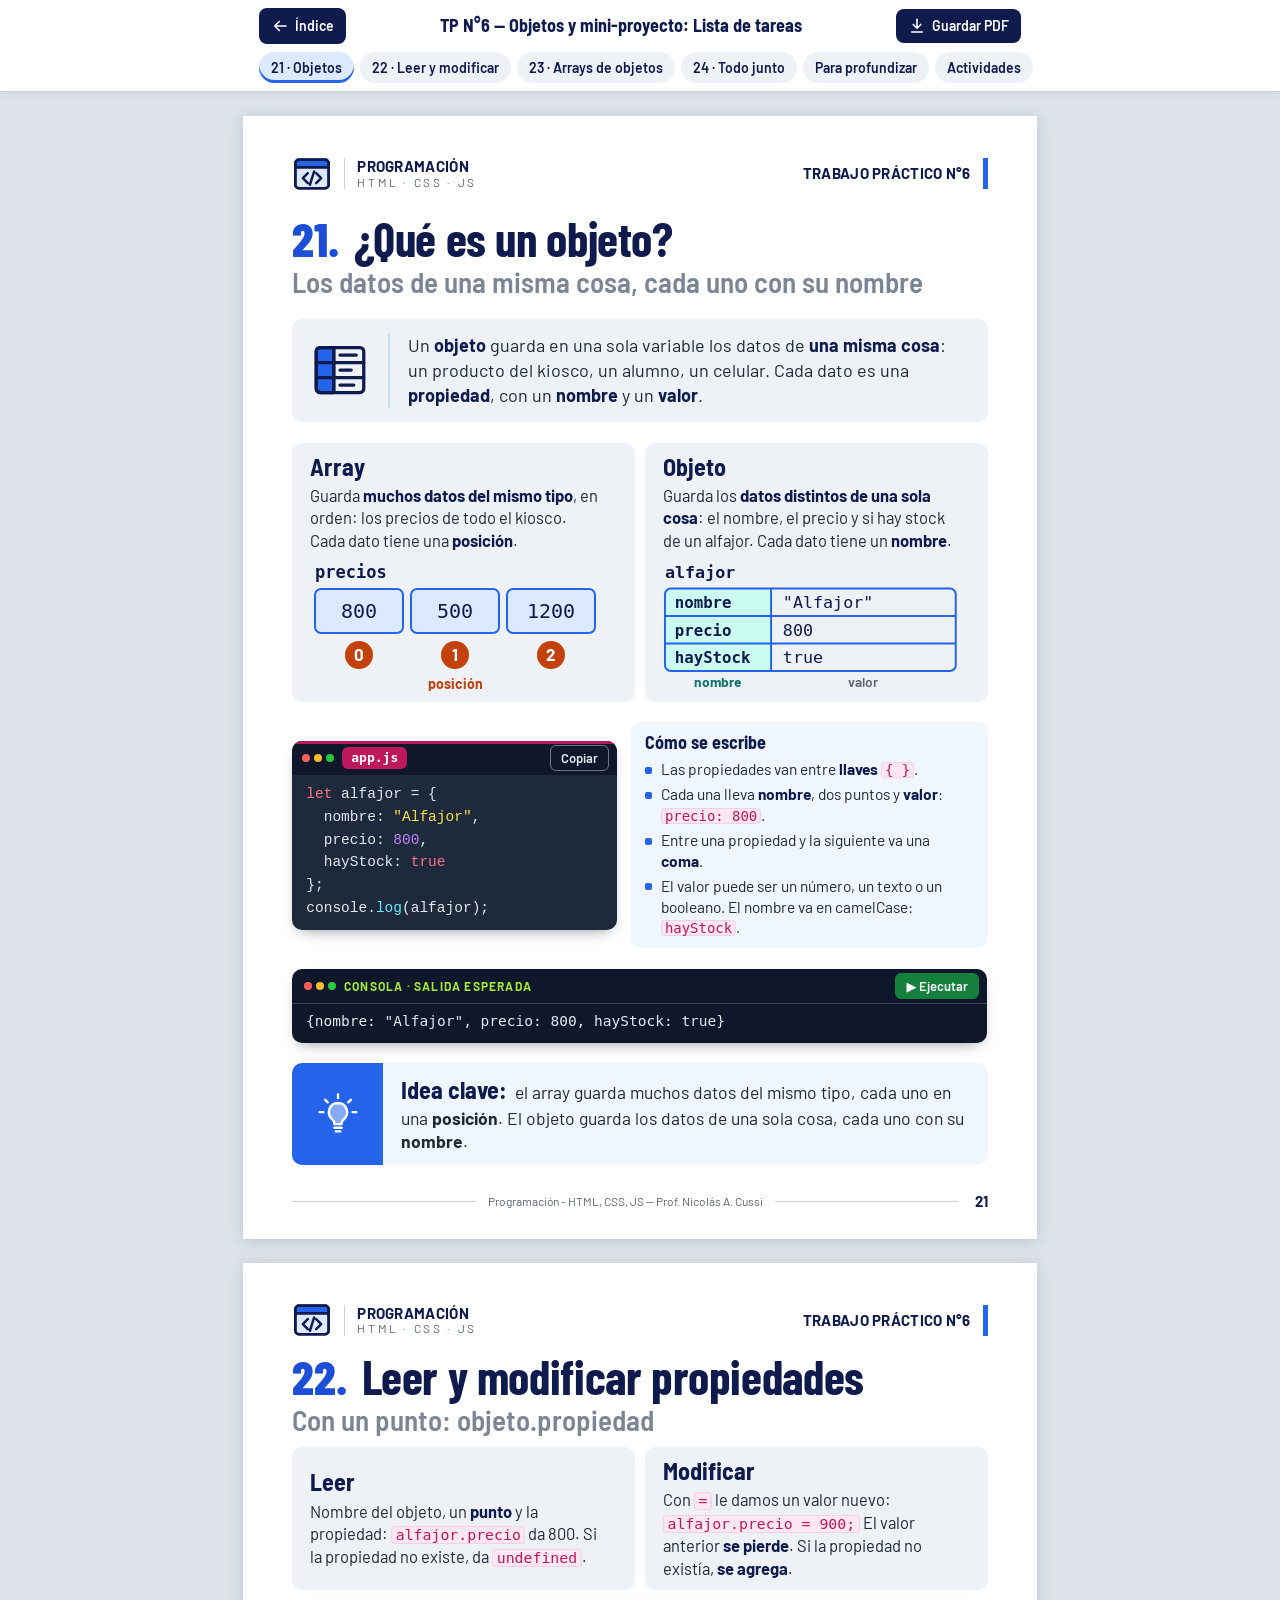
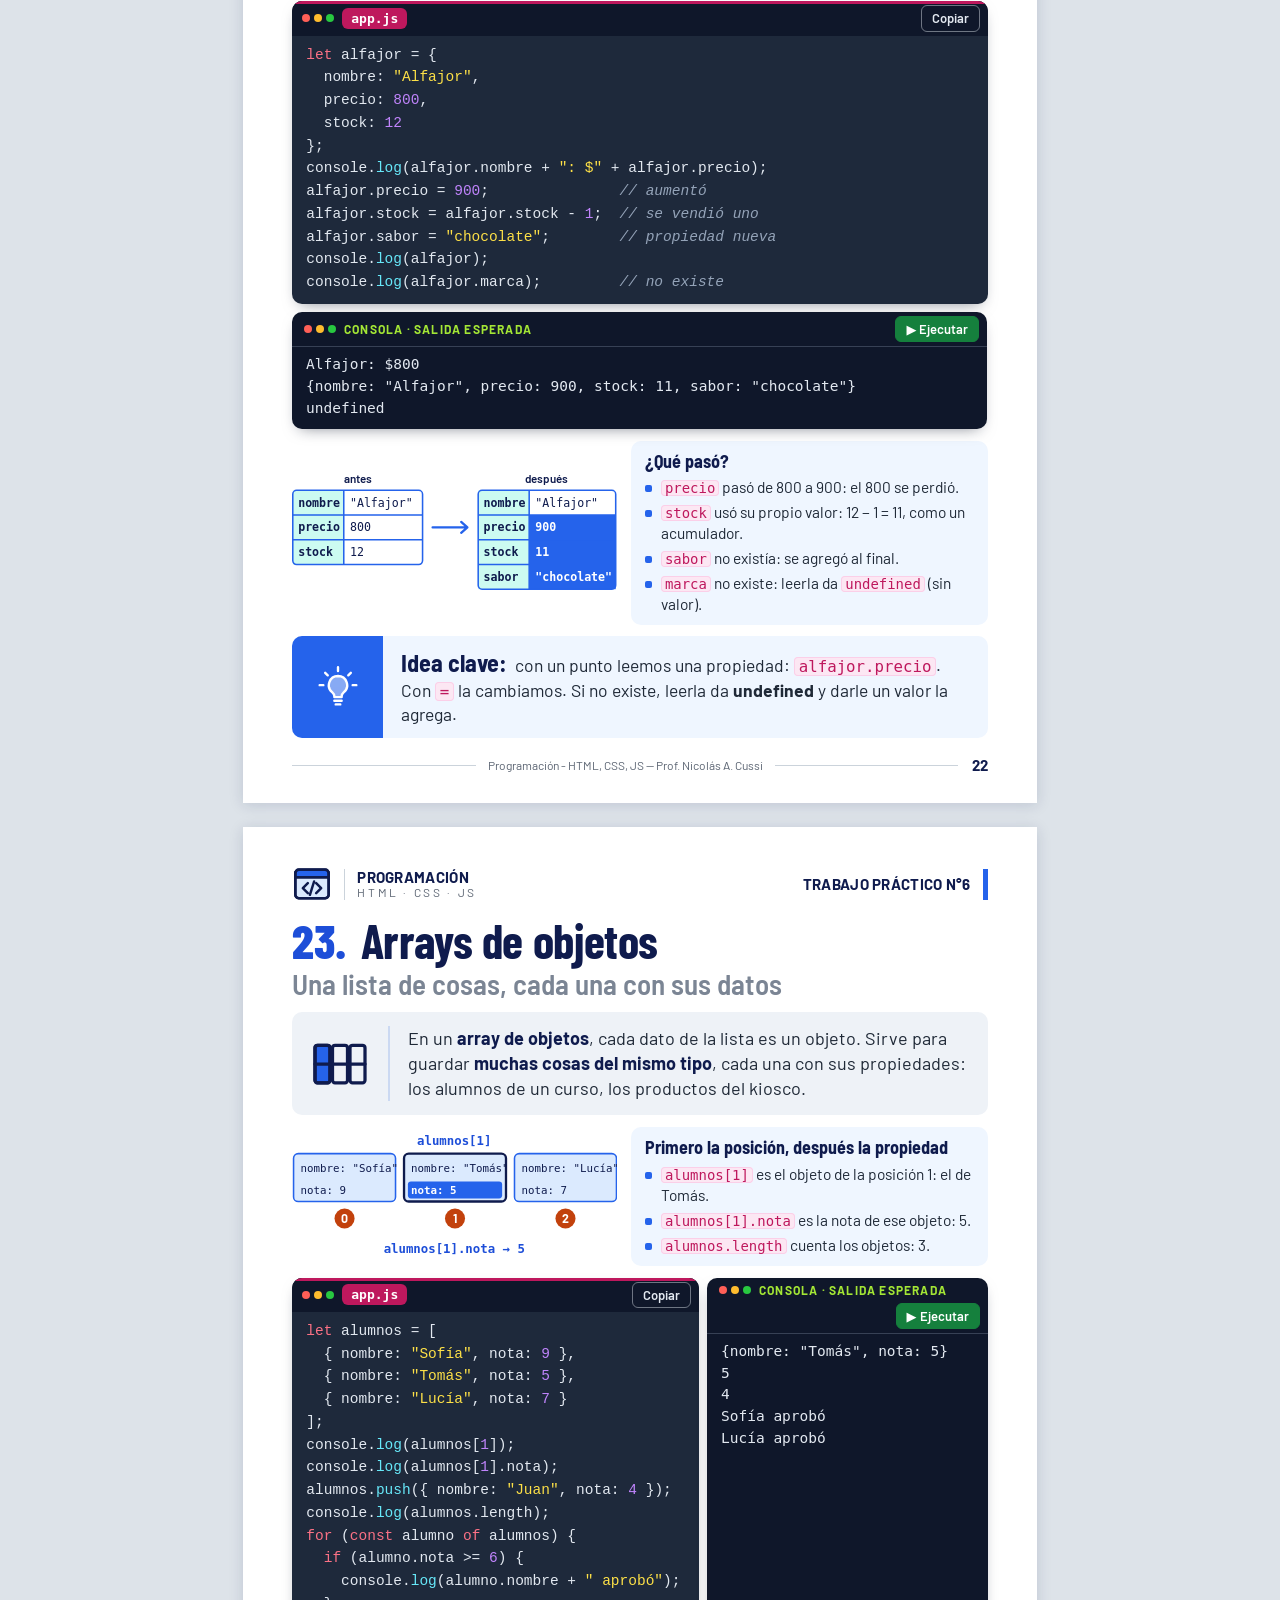
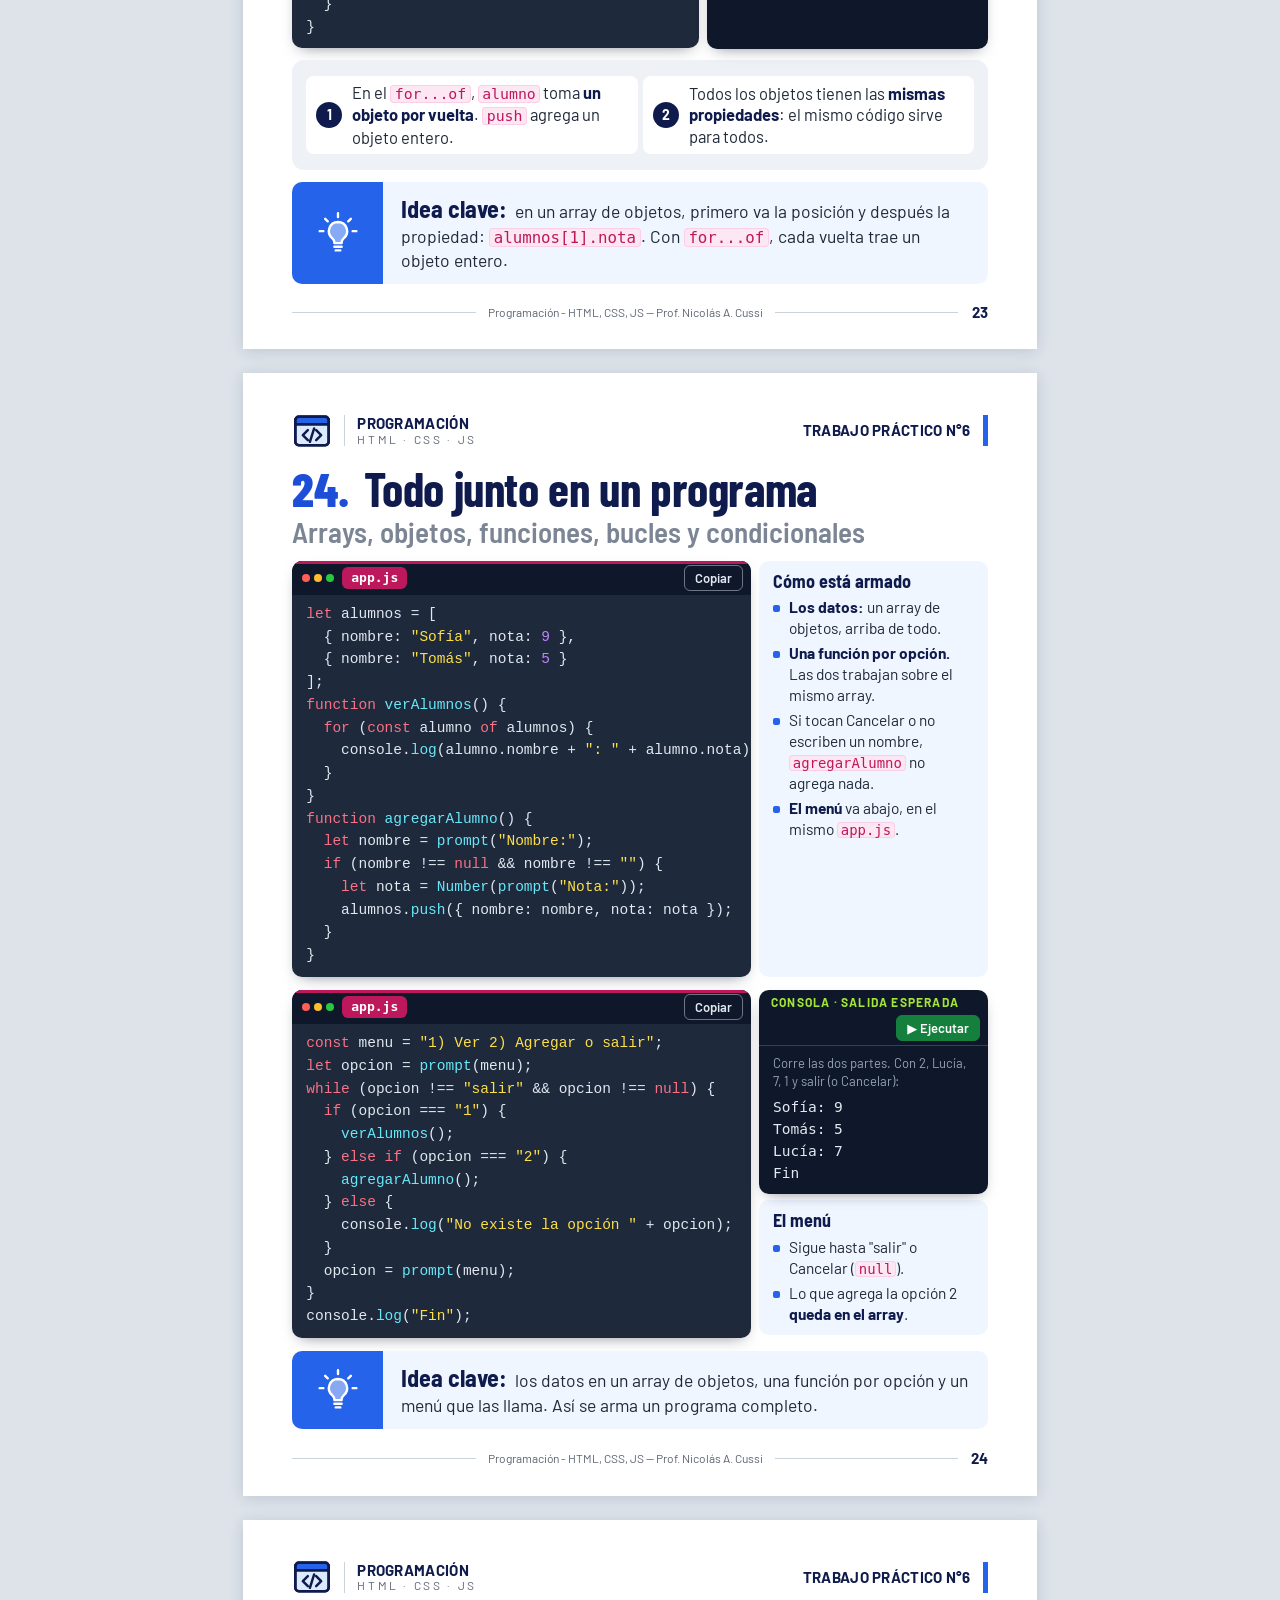
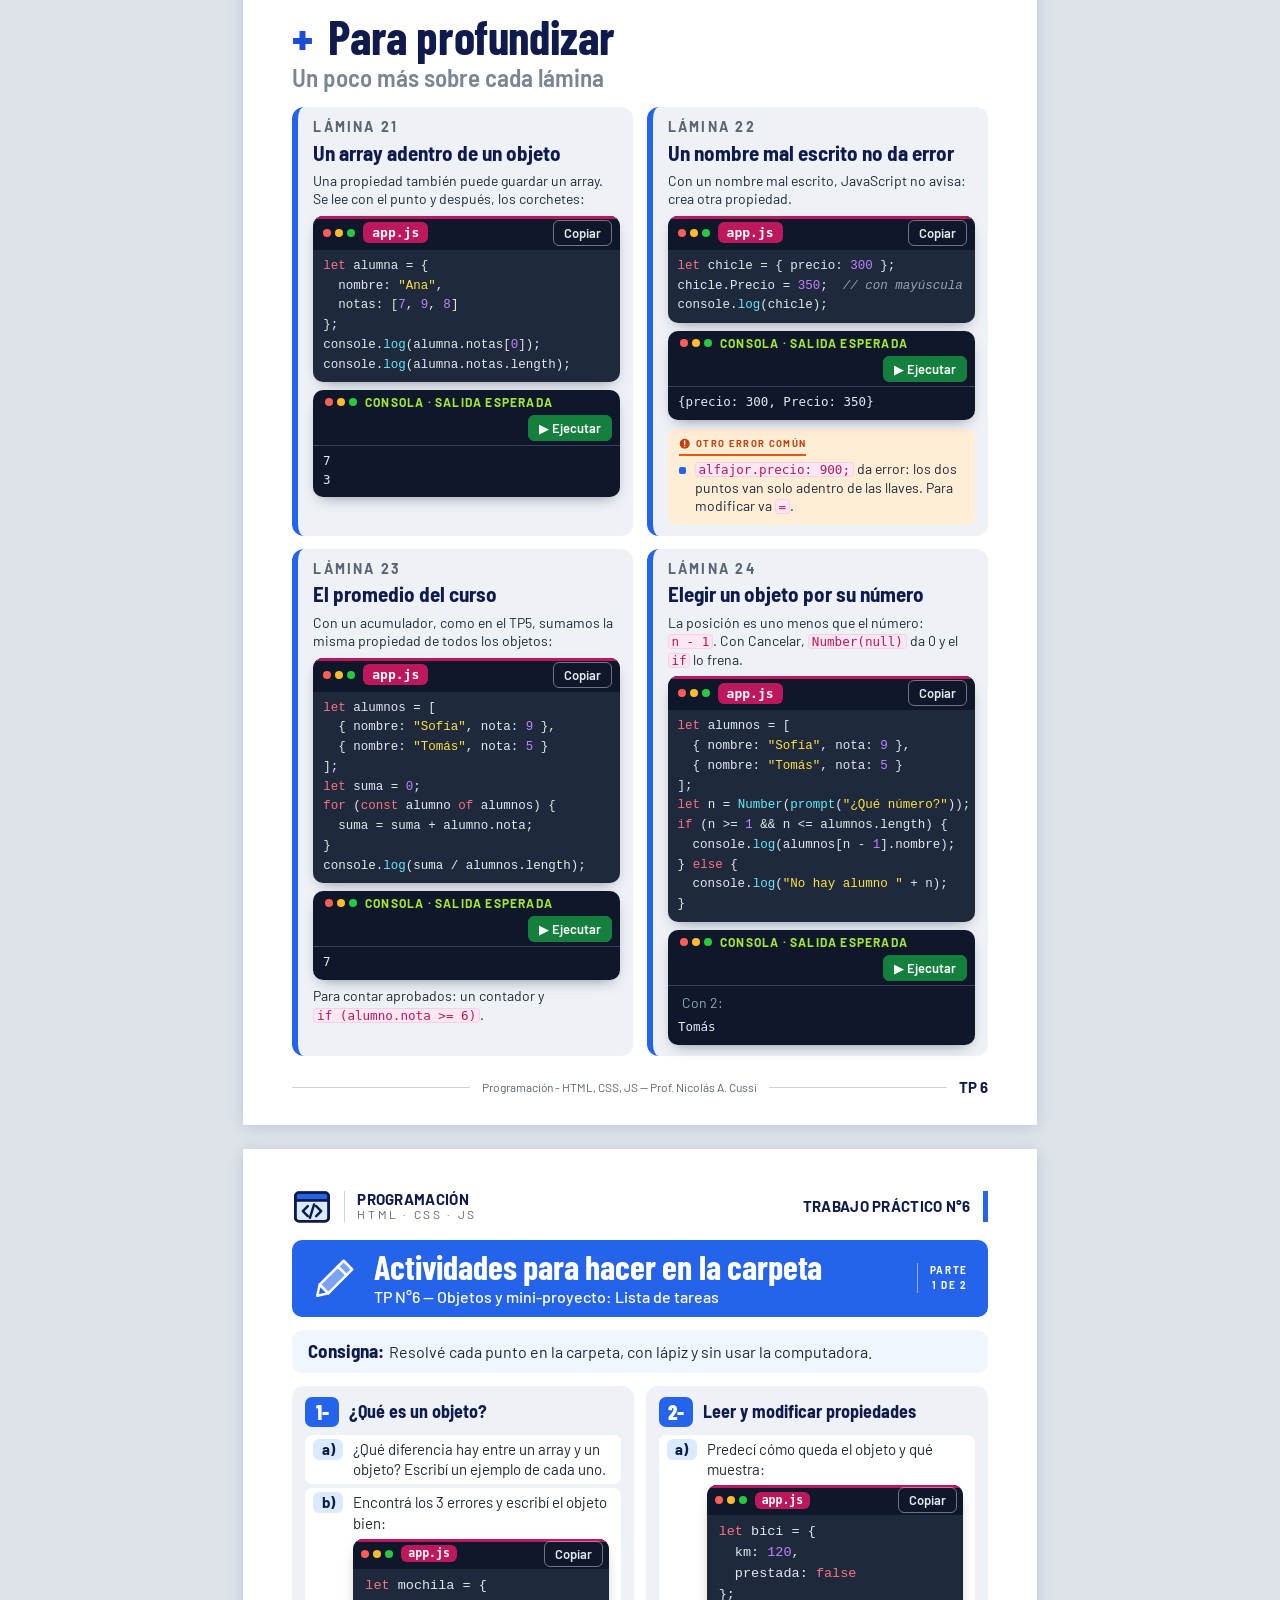
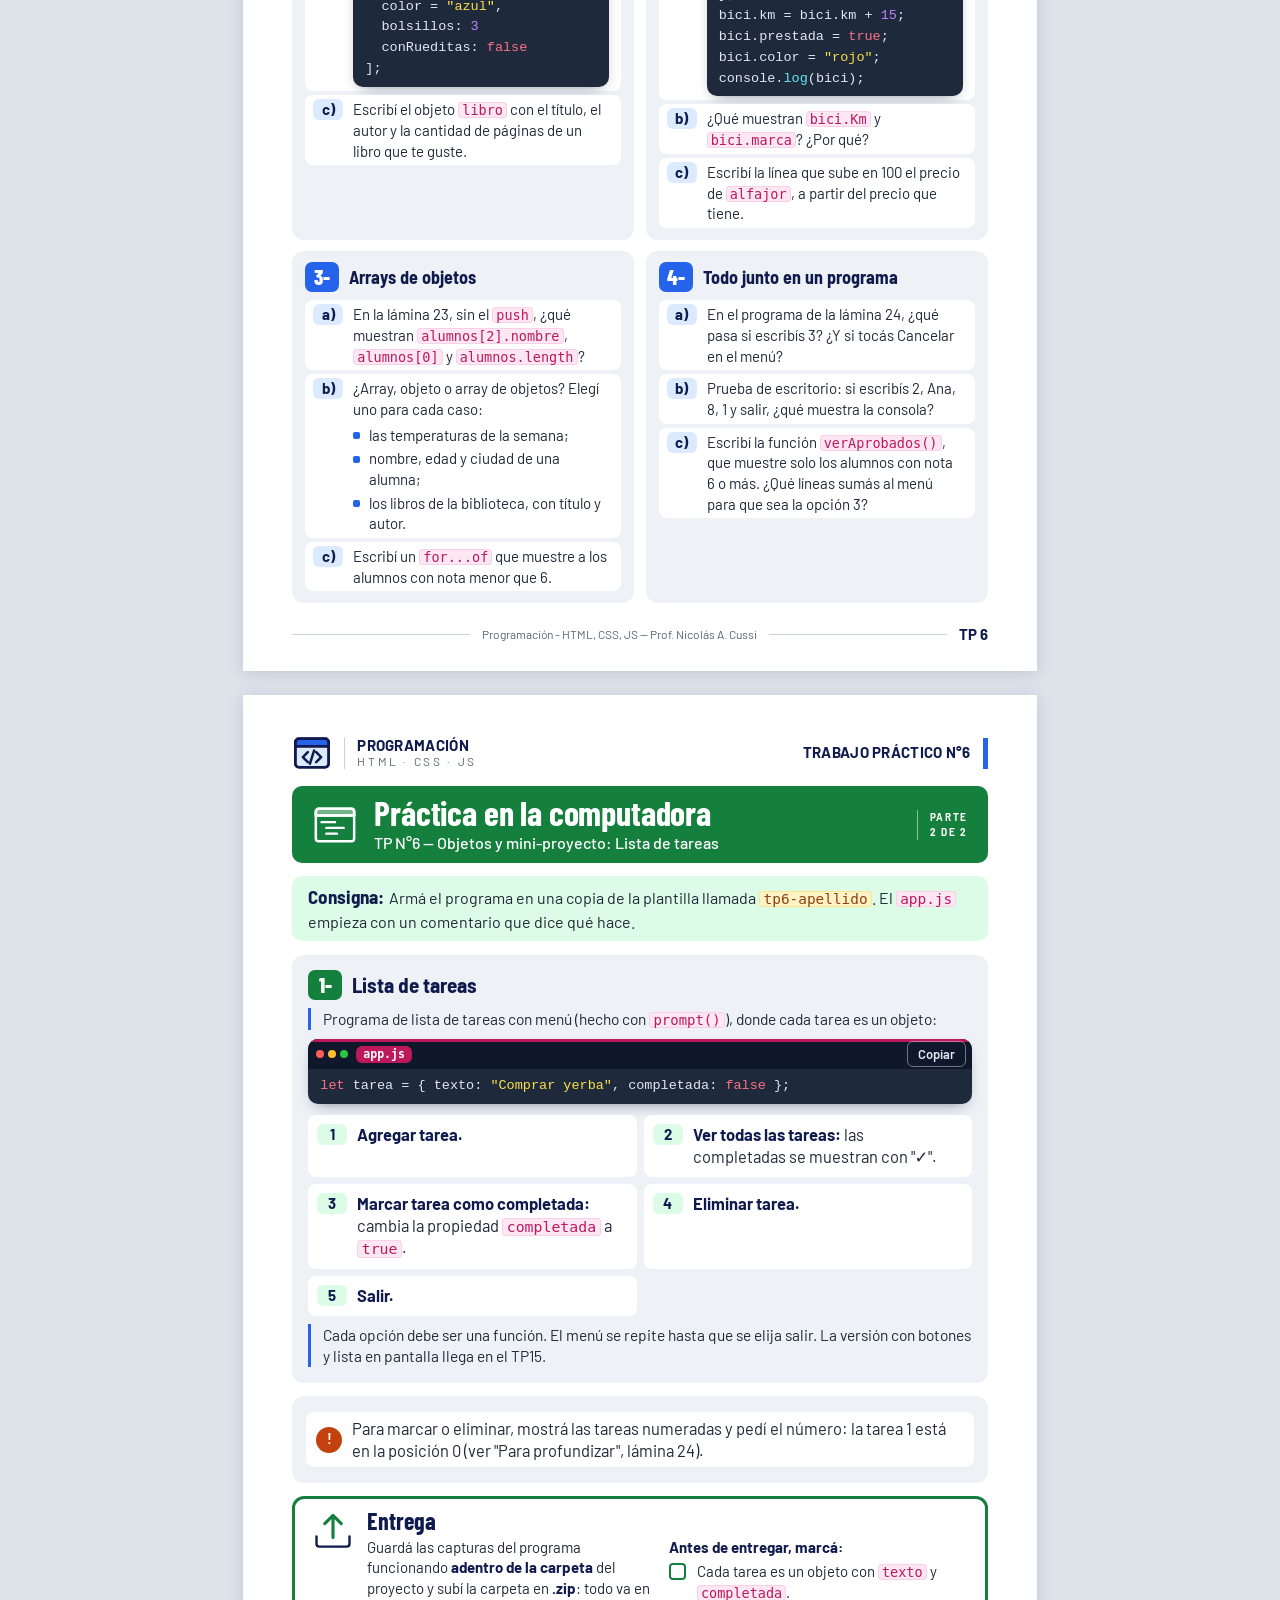
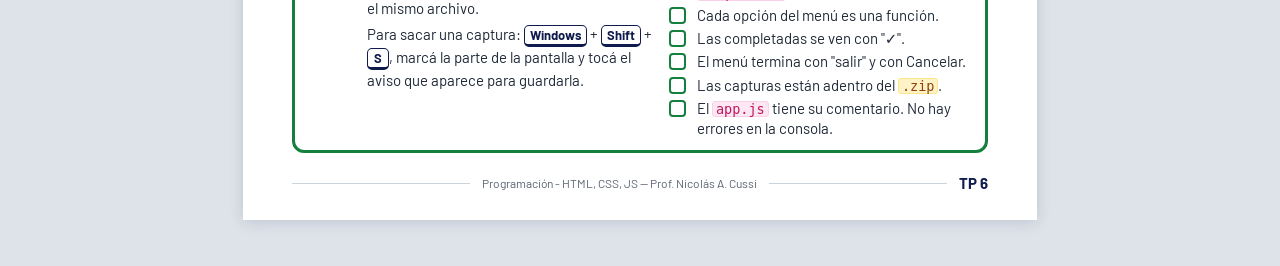
==== unidades/tp06.html @ 708727aa "Initial commit" ====
<!DOCTYPE html>
<html lang="es-AR">
<head>
  <meta charset="utf-8">
  <meta name="viewport" content="width=device-width, initial-scale=1">
  <title>TP N°6 — Objetos y mini-proyecto: Lista de tareas · Programación - HTML, CSS, JS</title>
  <meta name="description" content="TP N°6 de Programación: objetos literales, leer y modificar propiedades con punto, arrays de objetos y un programa con menú que junta todo lo visto. Prof. Nicolás A. Cussi.">
  <meta name="theme-color" content="#2563EB">
  <link rel="preload" href="../assets/fonts/barlow-latin-400-normal.woff2" as="font" type="font/woff2" crossorigin>
  <link rel="preload" href="../assets/fonts/barlow-semi-condensed-latin-700-normal.woff2" as="font" type="font/woff2" crossorigin>
  <link rel="stylesheet" href="../assets/css/estilos.css">
</head>
<body data-tp="6">

<!-- ====== Íconos ====== -->
<svg width="0" height="0" style="position:absolute" aria-hidden="true" focusable="false">
  <defs>
    <symbol id="i-web" viewBox="0 0 48 48">
      <rect x="4" y="7" width="40" height="34" rx="4" style="fill:var(--ac2, var(--acento-claro))"/>
      <path d="M8 7h32a4 4 0 0 1 4 4v5H4v-5a4 4 0 0 1 4-4z" style="fill:var(--ac)"/>
      <rect x="4" y="7" width="40" height="34" rx="4"/>
      <path d="M4 16h40M19 23l-6 6 6 6M29 23l6 6-6 6M26.5 21l-5 16"/>
    </symbol>
    <symbol id="i-objeto" viewBox="0 0 48 48">
      <path d="M8 6h11v36H8a3 3 0 0 1-3-3V9a3 3 0 0 1 3-3z" style="fill:var(--ac)"/>
      <rect x="5" y="6" width="38" height="36" rx="3"/>
      <path d="M19 6v36M5 18h38M5 30h38M24 12h13M24 24h9M24 36h11"/>
    </symbol>
    <symbol id="i-lista-obj" viewBox="0 0 48 48">
      <rect x="4" y="9" width="12" height="30" rx="2" style="fill:var(--ac)"/>
      <rect x="4" y="9" width="12" height="30" rx="2"/>
      <rect x="18" y="9" width="12" height="30" rx="2"/>
      <rect x="32" y="9" width="12" height="30" rx="2"/>
      <path d="M4 24h12M18 24h12M32 24h12"/>
    </symbol>
    <symbol id="i-importante" viewBox="0 0 48 48">
      <circle cx="24" cy="24" r="21" style="fill:var(--ac);stroke:none"/>
      <path d="M24 12v15M24 35v.5" style="stroke:var(--blanco);stroke-width:5.5"/>
    </symbol>
    <symbol id="i-foco" viewBox="0 0 48 48">
      <path d="M24 2.5v4M10 8.5l2.8 2.8M38 8.5l-2.8 2.8M4 22h4M40 22h4"/>
      <path d="M24 12a10 10 0 0 0-6.2 17.8c1.4 1.2 2.2 2.6 2.2 4.2v1h8v-1c0-1.6.8-3 2.2-4.2A10 10 0 0 0 24 12z" style="fill:var(--ac)"/>
      <path d="M20 39h8M21.5 43h5"/>
    </symbol>
    <symbol id="i-editor" viewBox="0 0 48 48">
      <path d="M7 7h34a3 3 0 0 1 3 3v4H4v-4a3 3 0 0 1 3-3z" style="fill:var(--ac)"/>
      <rect x="4" y="7" width="40" height="34" rx="3"/>
      <path d="M4 14h40M10 21h14M15 27h18M15 33h11"/>
    </symbol>
    <symbol id="i-lapiz" viewBox="0 0 48 48">
      <path d="M33 6l9 9-25 25-9-9z" style="fill:var(--ac)"/>
      <path d="M8 31 5.5 42.5 17 40z"/>
      <path d="M27 12l9 9"/>
    </symbol>
    <symbol id="i-subir" viewBox="0 0 48 48">
      <path d="M6 30v8a3 3 0 0 0 3 3h30a3 3 0 0 0 3-3v-8"/>
      <path d="M24 31V7M15 16l9-9 9 9" style="stroke:var(--ac);stroke-width:3.4"/>
    </symbol>
    <symbol id="i-descarga" viewBox="0 0 24 24">
      <path d="M12 3v12M7 10l5 5 5-5M5 20h14"/>
    </symbol>
    <symbol id="i-atras" viewBox="0 0 24 24">
      <path d="M20 12H5M11 6l-6 6 6 6"/>
    </symbol>
  </defs>
</svg>

<a class="saltar" href="#contenido">Saltar al contenido</a>

<header class="barra">
  <div class="barra__fila">
    <a class="boton barra__volver" href="../index.html"><svg aria-hidden="true" focusable="false"><use href="#i-atras"/></svg><span>Índice</span></a>
    <span class="barra__titulo">TP N°6 — Objetos y mini-proyecto: Lista de tareas</span>
    <button class="boton" type="button" data-imprimir aria-label="Guardar en PDF">
      <svg aria-hidden="true" focusable="false"><use href="#i-descarga"/></svg><span><span class="boton__largo">Guardar </span>PDF</span>
    </button>
  </div>
  <nav class="partes" aria-label="Partes del TP N°6">
    <a href="#pag-21">21 · Objetos</a>
    <a href="#pag-22">22 · Leer y modificar</a>
    <a href="#pag-23">23 · Arrays de objetos</a>
    <a href="#pag-24">24 · Todo junto</a>
    <a href="#profundizar">Para profundizar</a>
    <a href="#actividades">Actividades</a>
  </nav>
</header>

<main id="contenido" class="laminas">
  <h1 class="sr-only">TP N°6 — Objetos y mini-proyecto: Lista de tareas</h1>

  <!-- =================== LÁMINA 21 =================== -->
  <article class="lamina lamina--compacta" id="pag-21" aria-labelledby="t21">
    <div class="cab" aria-hidden="true">
      <svg class="cab__logo"><use href="#i-web"/></svg>
      <div class="cab__marca"><b>PROGRAMACIÓN</b><span>HTML · CSS · JS</span></div>
      <div class="cab__lema"><span class="cab__lema-largo">TRABAJO PRÁCTICO </span><span class="cab__lema-corto">TP </span><span class="cab__lema-n">N°6</span></div>
      <span class="cab__raya"></span>
    </div>

    <div class="tit">
      <h2 class="tit__h" id="t21"><span class="tit__num">21.</span> ¿Qué es un objeto?</h2>
      <p class="tit__sub">Los datos de una misma cosa, cada uno con su nombre</p>
    </div>

    <div class="intro">
      <svg class="ico ico--xl" aria-hidden="true" focusable="false"><use href="#i-objeto"/></svg>
      <p>Un <strong>objeto</strong> guarda en una sola variable los datos de <strong>una misma cosa</strong>: un producto del kiosco, un alumno, un celular. Cada dato es una <strong>propiedad</strong>, con un <strong>nombre</strong> y un <strong>valor</strong>.</p>
    </div>

    <ul class="comparar comparar--esquema">
      <li><div><h3>Array</h3><p>Guarda <strong>muchos datos del mismo tipo</strong>, en orden: los precios de todo el kiosco. Cada dato tiene una <strong>posición</strong>.</p>
        <figure class="esquema">
          <svg viewBox="0 0 290 130" style="max-width:290px" role="img" aria-labelledby="esq21a">
            <title id="esq21a">El array precios guarda tres datos del mismo tipo: 800 en la posición 0, 500 en la posición 1 y 1200 en la posición 2.</title>
            <text x="2" y="17" style="font-family:var(--fuente-codigo);font-size:17px;font-weight:700;fill:var(--tinta)">precios</text>
            <g style="fill:var(--acento-claro);stroke:var(--acento);stroke-width:2">
              <rect x="2" y="28" width="88" height="44" rx="6"/>
              <rect x="98" y="28" width="88" height="44" rx="6"/>
              <rect x="194" y="28" width="88" height="44" rx="6"/>
            </g>
            <g style="font-family:var(--fuente-codigo);font-size:20px;fill:var(--tinta)" text-anchor="middle">
              <text x="46" y="57">800</text>
              <text x="142" y="57">500</text>
              <text x="238" y="57">1200</text>
            </g>
            <g style="fill:var(--naranja-texto)">
              <circle cx="46" cy="94" r="14"/>
              <circle cx="142" cy="94" r="14"/>
              <circle cx="238" cy="94" r="14"/>
            </g>
            <g class="tt tt--claro" style="font-size:17px;font-weight:700" text-anchor="middle">
              <text x="46" y="100">0</text>
              <text x="142" y="100">1</text>
              <text x="238" y="100">2</text>
            </g>
            <text class="tt" x="142" y="128" text-anchor="middle" style="font-size:14px;font-weight:700;fill:var(--naranja-texto)">posición</text>
          </svg>
        </figure></div></li>
      <li><div><h3>Objeto</h3><p>Guarda los <strong>datos distintos de una sola cosa</strong>: el nombre, el precio y si hay stock de un alfajor. Cada dato tiene un <strong>nombre</strong>.</p>
        <figure class="esquema">
          <svg viewBox="0 0 300 130" style="max-width:300px" role="img" aria-labelledby="esq21b">
            <title id="esq21b">El objeto alfajor guarda tres datos distintos de un mismo producto, cada uno con su nombre: nombre vale "Alfajor", precio vale 800 y hayStock vale true.</title>
            <text x="2" y="17" style="font-family:var(--fuente-codigo);font-size:17px;font-weight:700;fill:var(--tinta)">alfajor</text>
            <rect x="2" y="28" width="108" height="84" style="fill:var(--turquesa-claro)"/>
            <rect x="2" y="28" width="296" height="84" rx="6" style="fill:none;stroke:var(--acento);stroke-width:2"/>
            <path d="M110 28v84M2 56h296M2 84h296" style="fill:none;stroke:var(--acento);stroke-width:2"/>
            <g style="font-family:var(--fuente-codigo);font-size:16px;font-weight:700;fill:var(--tinta)">
              <text x="12" y="48">nombre</text>
              <text x="12" y="76">precio</text>
              <text x="12" y="104">hayStock</text>
            </g>
            <g style="font-family:var(--fuente-codigo);font-size:17px;fill:var(--tinta)">
              <text x="122" y="48">"Alfajor"</text>
              <text x="122" y="76">800</text>
              <text x="122" y="104">true</text>
            </g>
            <g class="tt" style="font-size:14px;fill:var(--gris)" text-anchor="middle">
              <text x="56" y="128" style="font-weight:700;fill:var(--turquesa-texto)">nombre</text>
              <text x="204" y="128">valor</text>
            </g>
          </svg>
        </figure></div></li>
    </ul>

    <div class="esquema-par">
      <figure class="codigo codigo--js" id="ej-21">
        <figcaption><span class="codigo__archivo">app.js</span></figcaption>
        <pre tabindex="0" aria-label="Código de app.js"><code><span class="c-etq">let</span> alfajor = {
  nombre: <span class="c-str">"Alfajor"</span>,
  precio: <span class="c-num">800</span>,
  hayStock: <span class="c-etq">true</span>
};
console.<span class="c-fun">log</span>(alfajor);</code></pre>
      </figure>
      <aside class="esquema-nota" aria-labelledby="n21">
        <h3 id="n21">Cómo se escribe</h3>
        <ul class="pf__lista">
          <li>Las propiedades van entre <strong>llaves</strong> <code class="cod-js">{ }</code>.</li>
          <li>Cada una lleva <strong>nombre</strong>, dos puntos y <strong>valor</strong>: <code class="cod-js">precio: 800</code>.</li>
          <li>Entre una propiedad y la siguiente va una <strong>coma</strong>.</li>
          <li>El valor puede ser un número, un texto o un booleano. El nombre va en camelCase: <code class="cod-js">hayStock</code>.</li>
        </ul>
      </aside>
    </div>
    <div class="consola" data-codigo="ej-21">
      <div class="consola__barra"><span class="consola__titulo">Consola<span class="consola__estado"> · salida esperada</span></span></div>
      <pre class="consola__salida" tabindex="0" aria-live="polite" aria-label="Salida de la consola">{nombre: "Alfajor", precio: 800, hayStock: true}</pre>
    </div>

    <aside class="idea" aria-label="Idea clave">
      <span class="idea__ico"><svg class="ico" aria-hidden="true" focusable="false"><use href="#i-foco"/></svg></span>
      <p><strong>Idea clave:</strong> el array guarda muchos datos del mismo tipo, cada uno en una <b>posición</b>. El objeto guarda los datos de una sola cosa, cada uno con su <b>nombre</b>.</p>
    </aside>

    <footer class="pie">
      <span class="pie__linea"></span>
      <span>Programación - HTML, CSS, JS — Prof. Nicolás A. Cussi</span>
      <span class="pie__linea"></span>
      <span class="pie__num" aria-label="Página 21">21</span>
    </footer>
  </article>

  <!-- =================== LÁMINA 22 =================== -->
  <article class="lamina lamina--compacta" id="pag-22" aria-labelledby="t22">
    <div class="cab" aria-hidden="true">
      <svg class="cab__logo"><use href="#i-web"/></svg>
      <div class="cab__marca"><b>PROGRAMACIÓN</b><span>HTML · CSS · JS</span></div>
      <div class="cab__lema"><span class="cab__lema-largo">TRABAJO PRÁCTICO </span><span class="cab__lema-corto">TP </span><span class="cab__lema-n">N°6</span></div>
      <span class="cab__raya"></span>
    </div>

    <div class="tit">
      <h2 class="tit__h" id="t22"><span class="tit__num">22.</span> Leer y modificar propiedades</h2>
      <p class="tit__sub">Con un punto: objeto.propiedad</p>
    </div>

    <ul class="comparar">
      <li><div><h3>Leer</h3><p>Nombre del objeto, un <strong>punto</strong> y la propiedad: <code class="cod-js">alfajor.precio</code> da 800. Si la propiedad no existe, da <code class="cod-js">undefined</code>.</p></div></li>
      <li><div><h3>Modificar</h3><p>Con <code class="cod-js">=</code> le damos un valor nuevo: <code class="cod-js">alfajor.precio = 900;</code> El valor anterior <strong>se pierde</strong>. Si la propiedad no existía, <strong>se agrega</strong>.</p></div></li>
    </ul>

    <div class="ej ej--apilado">
      <figure class="codigo codigo--js" id="ej-22">
        <figcaption><span class="codigo__archivo">app.js</span></figcaption>
        <pre tabindex="0" aria-label="Código de app.js"><code><span class="c-etq">let</span> alfajor = {
  nombre: <span class="c-str">"Alfajor"</span>,
  precio: <span class="c-num">800</span>,
  stock: <span class="c-num">12</span>
};
console.<span class="c-fun">log</span>(alfajor.nombre + <span class="c-str">": $"</span> + alfajor.precio);
alfajor.precio = <span class="c-num">900</span>;               <span class="c-com">// aumentó</span>
alfajor.stock = alfajor.stock - <span class="c-num">1</span>;  <span class="c-com">// se vendió uno</span>
alfajor.sabor = <span class="c-str">"chocolate"</span>;        <span class="c-com">// propiedad nueva</span>
console.<span class="c-fun">log</span>(alfajor);
console.<span class="c-fun">log</span>(alfajor.marca);         <span class="c-com">// no existe</span></code></pre>
      </figure>
      <div class="consola" data-codigo="ej-22">
        <div class="consola__barra"><span class="consola__titulo">Consola<span class="consola__estado"> · salida esperada</span></span></div>
        <pre class="consola__salida" tabindex="0" aria-live="polite" aria-label="Salida de la consola">Alfajor: $800
{nombre: "Alfajor", precio: 900, stock: 11, sabor: "chocolate"}
undefined</pre>
      </div>
    </div>

    <div class="esquema-par">
    <figure class="esquema">
      <svg viewBox="0 0 420 160" style="max-width:420px;margin:0 auto;display:block" role="img" aria-labelledby="esq22">
        <title id="esq22">El objeto alfajor antes y después de modificarlo. Antes: nombre vale "Alfajor", precio 800 y stock 12. Después: nombre sigue igual, precio vale 900, stock vale 11 y hay una propiedad nueva, sabor, que vale "chocolate".</title>
        <g class="tt" style="font-size:15px" text-anchor="middle">
          <text x="85" y="15">antes</text>
          <text x="330" y="15">después</text>
        </g>
        <g style="fill:var(--turquesa-claro)">
          <rect x="1" y="25" width="66" height="96"/>
          <rect x="241" y="25" width="66" height="128"/>
        </g>
        <g style="fill:var(--acento)">
          <rect x="307" y="57" width="112" height="64"/>
          <rect x="307" y="121" width="112" height="32"/>
        </g>
        <g style="fill:none;stroke:var(--acento);stroke-width:2">
          <rect x="1" y="25" width="168" height="96" rx="5"/>
          <rect x="241" y="25" width="178" height="128" rx="5"/>
          <path d="M67 25v96M1 57h168M1 89h168M307 25v128M241 57h178M241 89h178M241 121h178"/>
        </g>
        <g style="font-family:var(--fuente-codigo);font-size:15px;font-weight:700;fill:var(--tinta)">
          <text x="8" y="46">nombre</text>
          <text x="8" y="78">precio</text>
          <text x="8" y="110">stock</text>
          <text x="248" y="46">nombre</text>
          <text x="248" y="78">precio</text>
          <text x="248" y="110">stock</text>
          <text x="248" y="142">sabor</text>
        </g>
        <g style="font-family:var(--fuente-codigo);font-size:15px;fill:var(--tinta)">
          <text x="75" y="46">"Alfajor"</text>
          <text x="75" y="78">800</text>
          <text x="75" y="110">12</text>
          <text x="315" y="46">"Alfajor"</text>
        </g>
        <g style="font-family:var(--fuente-codigo);font-size:15px;font-weight:700;fill:var(--blanco)">
          <text x="315" y="78">900</text>
          <text x="315" y="110">11</text>
          <text x="315" y="142">"chocolate"</text>
        </g>
        <path d="M182 73h44M219 66l8 7-8 7" style="fill:none;stroke:var(--acento);stroke-width:3;stroke-linecap:round;stroke-linejoin:round"/>
      </svg>
    </figure>
    <aside class="esquema-nota" aria-labelledby="n22">
      <h3 id="n22">¿Qué pasó?</h3>
      <ul class="pf__lista">
        <li><code class="cod-js">precio</code> pasó de 800 a 900: el 800 se perdió.</li>
        <li><code class="cod-js">stock</code> usó su propio valor: 12 − 1 = 11, como un acumulador.</li>
        <li><code class="cod-js">sabor</code> no existía: se agregó al final.</li>
        <li><code class="cod-js">marca</code> no existe: leerla da <code class="cod-js">undefined</code> (sin valor).</li>
      </ul>
    </aside>
    </div>

    <aside class="idea" aria-label="Idea clave">
      <span class="idea__ico"><svg class="ico" aria-hidden="true" focusable="false"><use href="#i-foco"/></svg></span>
      <p><strong>Idea clave:</strong> con un punto leemos una propiedad: <code class="cod-js">alfajor.precio</code>. Con <code class="cod-js">=</code> la cambiamos. Si no existe, leerla da <b>undefined</b> y darle un valor la agrega.</p>
    </aside>

    <footer class="pie">
      <span class="pie__linea"></span>
      <span>Programación - HTML, CSS, JS — Prof. Nicolás A. Cussi</span>
      <span class="pie__linea"></span>
      <span class="pie__num" aria-label="Página 22">22</span>
    </footer>
  </article>

  <!-- =================== LÁMINA 23 =================== -->
  <article class="lamina lamina--compacta" id="pag-23" aria-labelledby="t23">
    <div class="cab" aria-hidden="true">
      <svg class="cab__logo"><use href="#i-web"/></svg>
      <div class="cab__marca"><b>PROGRAMACIÓN</b><span>HTML · CSS · JS</span></div>
      <div class="cab__lema"><span class="cab__lema-largo">TRABAJO PRÁCTICO </span><span class="cab__lema-corto">TP </span><span class="cab__lema-n">N°6</span></div>
      <span class="cab__raya"></span>
    </div>

    <div class="tit">
      <h2 class="tit__h" id="t23"><span class="tit__num">23.</span> Arrays de objetos</h2>
      <p class="tit__sub">Una lista de cosas, cada una con sus datos</p>
    </div>

    <div class="intro">
      <svg class="ico ico--xl" aria-hidden="true" focusable="false"><use href="#i-lista-obj"/></svg>
      <p>En un <strong>array de objetos</strong>, cada dato de la lista es un objeto. Sirve para guardar <strong>muchas cosas del mismo tipo</strong>, cada una con sus propiedades: los alumnos de un curso, los productos del kiosco.</p>
    </div>

    <div class="esquema-par">
    <figure class="esquema">
      <svg viewBox="0 0 420 166" style="max-width:420px;margin:0 auto;display:block" role="img" aria-labelledby="esq23">
        <title id="esq23">El array alumnos tiene 3 objetos: en la posición 0, Sofía con nota 9; en la posición 1, Tomás con nota 5; en la posición 2, Lucía con nota 7. alumnos[1] es el objeto de Tomás, y alumnos[1].nota es 5.</title>
        <text x="210" y="17" text-anchor="middle" style="font-family:var(--fuente-codigo);font-size:16px;font-weight:700;fill:var(--acento-numero)">alumnos[1]</text>
        <g style="fill:var(--acento-claro);stroke:var(--acento);stroke-width:2">
          <rect x="2" y="28" width="132" height="62" rx="6"/>
          <rect x="288" y="28" width="132" height="62" rx="6"/>
        </g>
        <rect x="145" y="28" width="132" height="62" rx="6" style="fill:var(--acento-claro);stroke:var(--tinta);stroke-width:3"/>
        <rect x="150" y="64" width="122" height="22" rx="4" style="fill:var(--acento)"/>
        <g style="font-family:var(--fuente-codigo);font-size:14px;fill:var(--tinta)">
          <text x="11" y="52">nombre: "Sofía"</text>
          <text x="11" y="80">nota: 9</text>
          <text x="154" y="52">nombre: "Tomás"</text>
          <text x="297" y="52">nombre: "Lucía"</text>
          <text x="297" y="80">nota: 7</text>
        </g>
        <text x="154" y="80" style="font-family:var(--fuente-codigo);font-size:14px;font-weight:700;fill:var(--blanco)">nota: 5</text>
        <g style="fill:var(--naranja-texto)">
          <circle cx="68" cy="112" r="13"/>
          <circle cx="211" cy="112" r="13"/>
          <circle cx="354" cy="112" r="13"/>
        </g>
        <g class="tt tt--claro" style="font-size:16px;font-weight:700" text-anchor="middle">
          <text x="68" y="118">0</text>
          <text x="211" y="118">1</text>
          <text x="354" y="118">2</text>
        </g>
        <text x="210" y="156" text-anchor="middle" style="font-family:var(--fuente-codigo);font-size:16px;font-weight:700;fill:var(--acento-numero)">alumnos[1].nota → 5</text>
      </svg>
    </figure>
    <aside class="esquema-nota" aria-labelledby="n23">
      <h3 id="n23">Primero la posición, después la propiedad</h3>
      <ul class="pf__lista">
        <li><code class="cod-js">alumnos[1]</code> es el objeto de la posición 1: el de Tomás.</li>
        <li><code class="cod-js">alumnos[1].nota</code> es la nota de ese objeto: 5.</li>
        <li><code class="cod-js">alumnos.length</code> cuenta los objetos: 3.</li>
      </ul>
    </aside>
    </div>

    <div class="ej">
      <figure class="codigo codigo--js" id="ej-23">
        <figcaption><span class="codigo__archivo">app.js</span></figcaption>
        <pre tabindex="0" aria-label="Código de app.js"><code><span class="c-etq">let</span> alumnos = [
  { nombre: <span class="c-str">"Sofía"</span>, nota: <span class="c-num">9</span> },
  { nombre: <span class="c-str">"Tomás"</span>, nota: <span class="c-num">5</span> },
  { nombre: <span class="c-str">"Lucía"</span>, nota: <span class="c-num">7</span> }
];
console.<span class="c-fun">log</span>(alumnos[<span class="c-num">1</span>]);
console.<span class="c-fun">log</span>(alumnos[<span class="c-num">1</span>].nota);
alumnos.<span class="c-fun">push</span>({ nombre: <span class="c-str">"Juan"</span>, nota: <span class="c-num">4</span> });
console.<span class="c-fun">log</span>(alumnos.length);
<span class="c-etq">for</span> (<span class="c-etq">const</span> alumno <span class="c-etq">of</span> alumnos) {
  <span class="c-etq">if</span> (alumno.nota &gt;= <span class="c-num">6</span>) {
    console.<span class="c-fun">log</span>(alumno.nombre + <span class="c-str">" aprobó"</span>);
  }
}</code></pre>
      </figure>
      <div class="consola" data-codigo="ej-23">
        <div class="consola__barra"><span class="consola__titulo">Consola<span class="consola__estado"> · salida esperada</span></span></div>
        <pre class="consola__salida" tabindex="0" aria-live="polite" aria-label="Salida de la consola">{nombre: "Tomás", nota: 5}
5
4
Sofía aprobó
Lucía aprobó</pre>
      </div>
    </div>

    <section class="panel" aria-label="Qué pasó en el ejemplo">
      <ol class="puntos puntos--2col">
        <li><span class="puntos__n" aria-hidden="true">1</span><span>En el <code class="cod-js">for...of</code>, <code class="cod-js">alumno</code> toma <strong>un objeto por vuelta</strong>. <code class="cod-js">push</code> agrega un objeto entero.</span></li>
        <li><span class="puntos__n" aria-hidden="true">2</span><span>Todos los objetos tienen las <strong>mismas propiedades</strong>: el mismo código sirve para todos.</span></li>
      </ol>
    </section>

    <aside class="idea" aria-label="Idea clave">
      <span class="idea__ico"><svg class="ico" aria-hidden="true" focusable="false"><use href="#i-foco"/></svg></span>
      <p><strong>Idea clave:</strong> en un array de objetos, primero va la posición y después la propiedad: <code class="cod-js">alumnos[1].nota</code>. Con <code class="cod-js">for...of</code>, cada vuelta trae un objeto entero.</p>
    </aside>

    <footer class="pie">
      <span class="pie__linea"></span>
      <span>Programación - HTML, CSS, JS — Prof. Nicolás A. Cussi</span>
      <span class="pie__linea"></span>
      <span class="pie__num" aria-label="Página 23">23</span>
    </footer>
  </article>

  <!-- =================== LÁMINA 24 =================== -->
  <article class="lamina lamina--compacta" id="pag-24" aria-labelledby="t24">
    <div class="cab" aria-hidden="true">
      <svg class="cab__logo"><use href="#i-web"/></svg>
      <div class="cab__marca"><b>PROGRAMACIÓN</b><span>HTML · CSS · JS</span></div>
      <div class="cab__lema"><span class="cab__lema-largo">TRABAJO PRÁCTICO </span><span class="cab__lema-corto">TP </span><span class="cab__lema-n">N°6</span></div>
      <span class="cab__raya"></span>
    </div>

    <div class="tit">
      <h2 class="tit__h" id="t24"><span class="tit__num">24.</span> Todo junto en un programa</h2>
      <p class="tit__sub">Arrays, objetos, funciones, bucles y condicionales</p>
    </div>

    <div class="ej ej--ancho">
      <figure class="codigo codigo--js" id="ej-24a">
        <figcaption><span class="codigo__archivo">app.js</span></figcaption>
        <pre tabindex="0" aria-label="Código de app.js, primera parte: los datos y las funciones"><code><span class="c-etq">let</span> alumnos = [
  { nombre: <span class="c-str">"Sofía"</span>, nota: <span class="c-num">9</span> },
  { nombre: <span class="c-str">"Tomás"</span>, nota: <span class="c-num">5</span> }
];
<span class="c-etq">function</span> <span class="c-fun">verAlumnos</span>() {
  <span class="c-etq">for</span> (<span class="c-etq">const</span> alumno <span class="c-etq">of</span> alumnos) {
    console.<span class="c-fun">log</span>(alumno.nombre + <span class="c-str">": "</span> + alumno.nota);
  }
}
<span class="c-etq">function</span> <span class="c-fun">agregarAlumno</span>() {
  <span class="c-etq">let</span> nombre = <span class="c-fun">prompt</span>(<span class="c-str">"Nombre:"</span>);
  <span class="c-etq">if</span> (nombre !== <span class="c-etq">null</span> &amp;&amp; nombre !== <span class="c-str">""</span>) {
    <span class="c-etq">let</span> nota = <span class="c-fun">Number</span>(<span class="c-fun">prompt</span>(<span class="c-str">"Nota:"</span>));
    alumnos.<span class="c-fun">push</span>({ nombre: nombre, nota: nota });
  }
}</code></pre>
      </figure>
      <aside class="esquema-nota" aria-labelledby="n24">
        <h3 id="n24">Cómo está armado</h3>
        <ul class="pf__lista">
          <li><strong>Los datos:</strong> un array de objetos, arriba de todo.</li>
          <li><strong>Una función por opción.</strong> Las dos trabajan sobre el mismo array.</li>
          <li>Si tocan Cancelar o no escriben un nombre, <code class="cod-js">agregarAlumno</code> no agrega nada.</li>
          <li><strong>El menú</strong> va abajo, en el mismo <code class="cod-js">app.js</code>.</li>
        </ul>
      </aside>
    </div>

    <div class="ej ej--ancho">
      <figure class="codigo codigo--js" id="ej-24b">
        <figcaption><span class="codigo__archivo">app.js</span></figcaption>
        <pre tabindex="0" aria-label="Código de app.js, segunda parte: el menú"><code><span class="c-etq">const</span> menu = <span class="c-str">"1) Ver 2) Agregar o salir"</span>;
<span class="c-etq">let</span> opcion = <span class="c-fun">prompt</span>(menu);
<span class="c-etq">while</span> (opcion !== <span class="c-str">"salir"</span> &amp;&amp; opcion !== <span class="c-etq">null</span>) {
  <span class="c-etq">if</span> (opcion === <span class="c-str">"1"</span>) {
    <span class="c-fun">verAlumnos</span>();
  } <span class="c-etq">else if</span> (opcion === <span class="c-str">"2"</span>) {
    <span class="c-fun">agregarAlumno</span>();
  } <span class="c-etq">else</span> {
    console.<span class="c-fun">log</span>(<span class="c-str">"No existe la opción "</span> + opcion);
  }
  opcion = <span class="c-fun">prompt</span>(menu);
}
console.<span class="c-fun">log</span>(<span class="c-str">"Fin"</span>);</code></pre>
      </figure>
      <div class="ej-col">
        <div class="consola" data-codigo="ej-24a ej-24b">
          <div class="consola__barra"><span class="consola__titulo">Consola<span class="consola__estado"> · salida esperada</span></span></div>
          <p class="consola__nota">Corre las dos partes. Con 2, Lucía, 7, 1 y salir (o Cancelar):</p>
          <pre class="consola__salida" tabindex="0" aria-live="polite" aria-label="Salida de la consola">Sofía: 9
Tomás: 5
Lucía: 7
Fin</pre>
        </div>
        <aside class="esquema-nota" aria-labelledby="n24b">
          <h3 id="n24b">El menú</h3>
          <ul class="pf__lista">
            <li>Sigue hasta "salir" o Cancelar (<code class="cod-js">null</code>).</li>
            <li>Lo que agrega la opción 2 <strong>queda en el array</strong>.</li>
          </ul>
        </aside>
      </div>
    </div>

    <aside class="idea" aria-label="Idea clave">
      <span class="idea__ico"><svg class="ico" aria-hidden="true" focusable="false"><use href="#i-foco"/></svg></span>
      <p><strong>Idea clave:</strong> los datos en un array de objetos, una función por opción y un menú que las llama. Así se arma un programa completo.</p>
    </aside>

    <footer class="pie">
      <span class="pie__linea"></span>
      <span>Programación - HTML, CSS, JS — Prof. Nicolás A. Cussi</span>
      <span class="pie__linea"></span>
      <span class="pie__num" aria-label="Página 24">24</span>
    </footer>
  </article>

  <!-- =================== PARA PROFUNDIZAR =================== -->
  <article class="lamina lamina--pf" id="profundizar" aria-labelledby="tpf">
    <div class="cab" aria-hidden="true">
      <svg class="cab__logo"><use href="#i-web"/></svg>
      <div class="cab__marca"><b>PROGRAMACIÓN</b><span>HTML · CSS · JS</span></div>
      <div class="cab__lema"><span class="cab__lema-largo">TRABAJO PRÁCTICO </span><span class="cab__lema-corto">TP </span><span class="cab__lema-n">N°6</span></div>
      <span class="cab__raya"></span>
    </div>

    <div class="tit">
      <h2 class="tit__h" id="tpf"><span class="tit__num">+</span> Para profundizar</h2>
      <p class="tit__sub">Un poco más sobre cada lámina</p>
    </div>

    <div class="pf-grid">
    <section class="pf" aria-labelledby="pf21">
      <p class="pf__etiqueta">Lámina 21</p>
      <h3 class="pf__titulo" id="pf21">Un array adentro de un objeto</h3>
      <div class="pf__cols">
        <div class="pf__texto">
          <p>Una propiedad también puede guardar un array. Se lee con el punto y después, los corchetes:</p>
          <div class="ej ej--pf">
            <figure class="codigo codigo--js" id="ej-pf21">
              <figcaption><span class="codigo__archivo">app.js</span></figcaption>
              <pre tabindex="0" aria-label="Código de app.js"><code><span class="c-etq">let</span> alumna = {
  nombre: <span class="c-str">"Ana"</span>,
  notas: [<span class="c-num">7</span>, <span class="c-num">9</span>, <span class="c-num">8</span>]
};
console.<span class="c-fun">log</span>(alumna.notas[<span class="c-num">0</span>]);
console.<span class="c-fun">log</span>(alumna.notas.length);</code></pre>
            </figure>
            <div class="consola" data-codigo="ej-pf21">
              <div class="consola__barra"><span class="consola__titulo">Consola<span class="consola__estado"> · salida esperada</span></span></div>
              <pre class="consola__salida" tabindex="0" aria-live="polite" aria-label="Salida de la consola">7
3</pre>
            </div>
          </div>
        </div>
      </div>
    </section>

    <section class="pf" aria-labelledby="pf22">
      <p class="pf__etiqueta">Lámina 22</p>
      <h3 class="pf__titulo" id="pf22">Un nombre mal escrito no da error</h3>
      <div class="pf__cols">
        <div class="pf__texto">
          <p>Con un nombre mal escrito, JavaScript no avisa: crea otra propiedad.</p>
          <div class="ej ej--pf">
            <figure class="codigo codigo--js" id="ej-pf22">
              <figcaption><span class="codigo__archivo">app.js</span></figcaption>
              <pre tabindex="0" aria-label="Código de app.js"><code><span class="c-etq">let</span> chicle = { precio: <span class="c-num">300</span> };
chicle.Precio = <span class="c-num">350</span>;  <span class="c-com">// con mayúscula</span>
console.<span class="c-fun">log</span>(chicle);</code></pre>
            </figure>
            <div class="consola" data-codigo="ej-pf22">
              <div class="consola__barra"><span class="consola__titulo">Consola<span class="consola__estado"> · salida esperada</span></span></div>
              <pre class="consola__salida" tabindex="0" aria-live="polite" aria-label="Salida de la consola">{precio: 300, Precio: 350}</pre>
            </div>
          </div>
        </div>
        <div class="pf__caja pf__caja--importante">
          <h4><svg class="ico tit-ico" aria-hidden="true" focusable="false"><use href="#i-importante"/></svg>Otro error común</h4>
          <ul class="pf__lista">
            <li><code class="cod-js">alfajor.precio: 900;</code> da error: los dos puntos van solo adentro de las llaves. Para modificar va <code class="cod-js">=</code>.</li>
          </ul>
        </div>
      </div>
    </section>

    <section class="pf" aria-labelledby="pf23">
      <p class="pf__etiqueta">Lámina 23</p>
      <h3 class="pf__titulo" id="pf23">El promedio del curso</h3>
      <div class="pf__cols">
        <div class="pf__texto">
          <p>Con un acumulador, como en el TP5, sumamos la misma propiedad de todos los objetos:</p>
          <div class="ej ej--pf">
            <figure class="codigo codigo--js" id="ej-pf23">
              <figcaption><span class="codigo__archivo">app.js</span></figcaption>
              <pre tabindex="0" aria-label="Código de app.js"><code><span class="c-etq">let</span> alumnos = [
  { nombre: <span class="c-str">"Sofía"</span>, nota: <span class="c-num">9</span> },
  { nombre: <span class="c-str">"Tomás"</span>, nota: <span class="c-num">5</span> }
];
<span class="c-etq">let</span> suma = <span class="c-num">0</span>;
<span class="c-etq">for</span> (<span class="c-etq">const</span> alumno <span class="c-etq">of</span> alumnos) {
  suma = suma + alumno.nota;
}
console.<span class="c-fun">log</span>(suma / alumnos.length);</code></pre>
            </figure>
            <div class="consola" data-codigo="ej-pf23">
              <div class="consola__barra"><span class="consola__titulo">Consola<span class="consola__estado"> · salida esperada</span></span></div>
              <pre class="consola__salida" tabindex="0" aria-live="polite" aria-label="Salida de la consola">7</pre>
            </div>
          </div>
          <p>Para contar aprobados: un contador y <code class="cod-js">if (alumno.nota &gt;= 6)</code>.</p>
        </div>
      </div>
    </section>

    <section class="pf" aria-labelledby="pf24">
      <p class="pf__etiqueta">Lámina 24</p>
      <h3 class="pf__titulo" id="pf24">Elegir un objeto por su número</h3>
      <div class="pf__cols">
        <div class="pf__texto">
          <p>La posición es uno menos que el número: <code class="cod-js">n - 1</code>. Con Cancelar, <code class="cod-js">Number(null)</code> da 0 y el <code class="cod-js">if</code> lo frena.</p>
          <div class="ej ej--pf">
            <figure class="codigo codigo--js" id="ej-pf24">
              <figcaption><span class="codigo__archivo">app.js</span></figcaption>
              <pre tabindex="0" aria-label="Código de app.js"><code><span class="c-etq">let</span> alumnos = [
  { nombre: <span class="c-str">"Sofía"</span>, nota: <span class="c-num">9</span> },
  { nombre: <span class="c-str">"Tomás"</span>, nota: <span class="c-num">5</span> }
];
<span class="c-etq">let</span> n = <span class="c-fun">Number</span>(<span class="c-fun">prompt</span>(<span class="c-str">"¿Qué número?"</span>));
<span class="c-etq">if</span> (n &gt;= <span class="c-num">1</span> &amp;&amp; n &lt;= alumnos.length) {
  console.<span class="c-fun">log</span>(alumnos[n - <span class="c-num">1</span>].nombre);
} <span class="c-etq">else</span> {
  console.<span class="c-fun">log</span>(<span class="c-str">"No hay alumno "</span> + n);
}</code></pre>
            </figure>
            <div class="consola" data-codigo="ej-pf24">
              <div class="consola__barra"><span class="consola__titulo">Consola<span class="consola__estado"> · salida esperada</span></span></div>
              <p class="consola__nota">Con 2:</p>
              <pre class="consola__salida" tabindex="0" aria-live="polite" aria-label="Salida de la consola">Tomás</pre>
            </div>
          </div>
        </div>
      </div>
    </section>
    </div>

    <footer class="pie">
      <span class="pie__linea"></span>
      <span>Programación - HTML, CSS, JS — Prof. Nicolás A. Cussi</span>
      <span class="pie__linea"></span>
      <span class="pie__num">TP 6</span>
    </footer>
  </article>

  <!-- =================== ACTIVIDADES · Parte 1 =================== -->
  <article class="lamina lamina--act" id="actividades" aria-labelledby="act-1">
    <div class="cab" aria-hidden="true">
      <svg class="cab__logo"><use href="#i-web"/></svg>
      <div class="cab__marca"><b>PROGRAMACIÓN</b><span>HTML · CSS · JS</span></div>
      <div class="cab__lema"><span class="cab__lema-largo">TRABAJO PRÁCTICO </span><span class="cab__lema-corto">TP </span><span class="cab__lema-n">N°6</span></div>
      <span class="cab__raya"></span>
    </div>

    <header class="act-banda">
      <svg class="ico" aria-hidden="true" focusable="false"><use href="#i-lapiz"/></svg>
      <div>
        <h2 id="act-1">Actividades para hacer en la carpeta</h2>
        <p>TP N°6 — Objetos y mini-proyecto: Lista de tareas</p>
      </div>
      <span class="act-banda__parte">Parte<br>1 de 2</span>
    </header>

    <p class="consigna"><strong>Consigna:</strong> Resolvé cada punto en la carpeta, con lápiz y sin usar la computadora.</p>

    <ol class="acts acts--2col">
      <li class="act">
        <h3 class="act__titulo"><span class="act__num">1-</span> ¿Qué es un objeto?</h3>
        <ol class="act__items">
          <li><b class="act__letra">a)</b><div>¿Qué diferencia hay entre un array y un objeto? Escribí un ejemplo de cada uno.</div></li>
          <li><b class="act__letra">b)</b><div>Encontrá los 3 errores y escribí el objeto bien:
            <figure class="codigo codigo--js" id="act-21b">
              <figcaption><span class="codigo__archivo">app.js</span></figcaption>
              <pre tabindex="0" aria-label="Código de app.js, con errores"><code><span class="c-etq">let</span> mochila = {
  color = <span class="c-str">"azul"</span>,
  bolsillos: <span class="c-num">3</span>
  conRueditas: <span class="c-etq">false</span>
];</code></pre>
            </figure></div></li>
          <li><b class="act__letra">c)</b><div>Escribí el objeto <code class="cod-js">libro</code> con el título, el autor y la cantidad de páginas de un libro que te guste.</div></li>
        </ol>
      </li>
      <li class="act">
        <h3 class="act__titulo"><span class="act__num">2-</span> Leer y modificar propiedades</h3>
        <ol class="act__items">
          <li><b class="act__letra">a)</b><div>Predecí cómo queda el objeto y qué muestra:
            <figure class="codigo codigo--js" id="act-22a">
              <figcaption><span class="codigo__archivo">app.js</span></figcaption>
              <pre tabindex="0" aria-label="Código de app.js"><code><span class="c-etq">let</span> bici = {
  km: <span class="c-num">120</span>,
  prestada: <span class="c-etq">false</span>
};
bici.km = bici.km + <span class="c-num">15</span>;
bici.prestada = <span class="c-etq">true</span>;
bici.color = <span class="c-str">"rojo"</span>;
console.<span class="c-fun">log</span>(bici);</code></pre>
            </figure></div></li>
          <li><b class="act__letra">b)</b><div>¿Qué muestran <code class="cod-js">bici.Km</code> y <code class="cod-js">bici.marca</code>? ¿Por qué?</div></li>
          <li><b class="act__letra">c)</b><div>Escribí la línea que sube en 100 el precio de <code class="cod-js">alfajor</code>, a partir del precio que tiene.</div></li>
        </ol>
      </li>
      <li class="act">
        <h3 class="act__titulo"><span class="act__num">3-</span> Arrays de objetos</h3>
        <ol class="act__items">
          <li><b class="act__letra">a)</b><div>En la lámina 23, sin el <code class="cod-js">push</code>, ¿qué muestran <code class="cod-js">alumnos[2].nombre</code>, <code class="cod-js">alumnos[0]</code> y <code class="cod-js">alumnos.length</code>?</div></li>
          <li><b class="act__letra">b)</b><div>¿Array, objeto o array de objetos? Elegí uno para cada caso:
            <ul class="act__frases">
              <li>las temperaturas de la semana;</li>
              <li>nombre, edad y ciudad de una alumna;</li>
              <li>los libros de la biblioteca, con título y autor.</li>
            </ul></div></li>
          <li><b class="act__letra">c)</b><div>Escribí un <code class="cod-js">for...of</code> que muestre a los alumnos con nota menor que 6.</div></li>
        </ol>
      </li>
      <li class="act">
        <h3 class="act__titulo"><span class="act__num">4-</span> Todo junto en un programa</h3>
        <ol class="act__items">
          <li><b class="act__letra">a)</b><div>En el programa de la lámina 24, ¿qué pasa si escribís 3? ¿Y si tocás Cancelar en el menú?</div></li>
          <li><b class="act__letra">b)</b><div>Prueba de escritorio: si escribís 2, Ana, 8, 1 y salir, ¿qué muestra la consola?</div></li>
          <li><b class="act__letra">c)</b><div>Escribí la función <code class="cod-js">verAprobados()</code>, que muestre solo los alumnos con nota 6 o más. ¿Qué líneas sumás al menú para que sea la opción 3?</div></li>
        </ol>
      </li>
    </ol>

    <footer class="pie">
      <span class="pie__linea"></span>
      <span>Programación - HTML, CSS, JS — Prof. Nicolás A. Cussi</span>
      <span class="pie__linea"></span>
      <span class="pie__num">TP 6</span>
    </footer>
  </article>

  <!-- =================== ACTIVIDADES · Parte 2 =================== -->
  <article class="lamina lamina--act lamina--compu" id="actividades-2" aria-labelledby="act-2">
    <div class="cab" aria-hidden="true">
      <svg class="cab__logo"><use href="#i-web"/></svg>
      <div class="cab__marca"><b>PROGRAMACIÓN</b><span>HTML · CSS · JS</span></div>
      <div class="cab__lema"><span class="cab__lema-largo">TRABAJO PRÁCTICO </span><span class="cab__lema-corto">TP </span><span class="cab__lema-n">N°6</span></div>
      <span class="cab__raya"></span>
    </div>

    <header class="act-banda">
      <svg class="ico" aria-hidden="true" focusable="false"><use href="#i-editor"/></svg>
      <div>
        <h2 id="act-2">Práctica en la computadora</h2>
        <p>TP N°6 — Objetos y mini-proyecto: Lista de tareas</p>
      </div>
      <span class="act-banda__parte">Parte<br>2 de 2</span>
    </header>

    <p class="consigna"><strong>Consigna:</strong> Armá el programa en una copia de la plantilla llamada <code class="cod-carpeta">tp6-apellido</code>. El <code class="cod-js">app.js</code> empieza con un comentario que dice qué hace.</p>

    <ol class="acts acts--amplio">
      <li class="act">
        <h3 class="act__titulo"><span class="act__num">1-</span> Lista de tareas</h3>
        <p class="act__caso">Programa de lista de tareas con menú (hecho con <code class="cod-js">prompt()</code>), donde cada tarea es un objeto:</p>
        <figure class="codigo codigo--js" id="act-tarea">
          <figcaption><span class="codigo__archivo">app.js</span></figcaption>
          <pre tabindex="0" aria-label="Código de app.js, una tarea"><code><span class="c-etq">let</span> tarea = { texto: <span class="c-str">"Comprar yerba"</span>, completada: <span class="c-etq">false</span> };</code></pre>
        </figure>
        <ol class="act__items act__items--2col">
          <li><b class="act__letra">1</b><div><strong>Agregar tarea.</strong></div></li>
          <li><b class="act__letra">2</b><div><strong>Ver todas las tareas:</strong> las completadas se muestran con "✓".</div></li>
          <li><b class="act__letra">3</b><div><strong>Marcar tarea como completada:</strong> cambia la propiedad <code class="cod-js">completada</code> a <code class="cod-js">true</code>.</div></li>
          <li><b class="act__letra">4</b><div><strong>Eliminar tarea.</strong></div></li>
          <li><b class="act__letra">5</b><div><strong>Salir.</strong></div></li>
        </ol>
        <p class="act__caso">Cada opción debe ser una función. El menú se repite hasta que se elija salir. La versión con botones y lista en pantalla llega en el TP15.</p>
      </li>
    </ol>

    <section class="panel" aria-label="Para tener en cuenta">
      <ol class="puntos">
        <li><span class="puntos__n" aria-hidden="true">!</span><span>Para marcar o eliminar, mostrá las tareas numeradas y pedí el número: la tarea 1 está en la posición 0 (ver "Para profundizar", lámina 24).</span></li>
      </ol>
    </section>

    <section class="entrega" aria-labelledby="ent-1">
      <svg class="ico ico--l" aria-hidden="true" focusable="false"><use href="#i-subir"/></svg>
      <div>
        <h3 id="ent-1">Entrega</h3>
        <div class="entrega__cols">
          <div>
            <p>Guardá las capturas del programa funcionando <strong>adentro de la carpeta</strong> del proyecto y subí la carpeta en <strong>.zip</strong>: todo va en el mismo archivo.</p>
            <p class="entrega__sub--sep">Para sacar una captura: <kbd>Windows</kbd> + <kbd>Shift</kbd> + <kbd>S</kbd>, marcá la parte de la pantalla y tocá el aviso que aparece para guardarla.</p>
          </div>
          <div>
            <p class="entrega__sub">Antes de entregar, marcá:</p>
            <ul class="checklist">
              <li>Cada tarea es un objeto con <code class="cod-js">texto</code> y <code class="cod-js">completada</code>.</li>
              <li>Cada opción del menú es una función.</li>
              <li>Las completadas se ven con "✓".</li>
              <li>El menú termina con "salir" y con Cancelar.</li>
              <li>Las capturas están adentro del <code class="cod-carpeta">.zip</code>.</li>
              <li>El <code class="cod-js">app.js</code> tiene su comentario. No hay errores en la consola.</li>
            </ul>
          </div>
        </div>
      </div>
    </section>

    <footer class="pie">
      <span class="pie__linea"></span>
      <span>Programación - HTML, CSS, JS — Prof. Nicolás A. Cussi</span>
      <span class="pie__linea"></span>
      <span class="pie__num">TP 6</span>
    </footer>
  </article>
</main>

<script src="../assets/js/actividades.js"></script>
<script src="../assets/js/ejemplos.js"></script>
</body>
</html>
---- assets/css/estilos.css ----
/* ==========================================================
   Programación - HTML, CSS, JS — Cuadernillo web
   Prof. Nicolás A. Cussi
   Mobile first · Modo hoja A4 en escritorio e impresión
   ========================================================== */

/* ---------- Tipografías locales (SIL OFL, ver assets/fonts/OFL.txt) ---------- */
@font-face { font-family: "Barlow"; src: url("../fonts/barlow-latin-400-normal.woff2") format("woff2"); font-weight: 400; font-style: normal; font-display: swap; }
@font-face { font-family: "Barlow"; src: url("../fonts/barlow-latin-500-normal.woff2") format("woff2"); font-weight: 500; font-style: normal; font-display: swap; }
@font-face { font-family: "Barlow"; src: url("../fonts/barlow-latin-600-normal.woff2") format("woff2"); font-weight: 600; font-style: normal; font-display: swap; }
@font-face { font-family: "Barlow"; src: url("../fonts/barlow-latin-700-normal.woff2") format("woff2"); font-weight: 700; font-style: normal; font-display: swap; }
@font-face { font-family: "Barlow Semi Condensed"; src: url("../fonts/barlow-semi-condensed-latin-600-normal.woff2") format("woff2"); font-weight: 600; font-style: normal; font-display: swap; }
@font-face { font-family: "Barlow Semi Condensed"; src: url("../fonts/barlow-semi-condensed-latin-700-normal.woff2") format("woff2"); font-weight: 700; font-style: normal; font-display: swap; }
@font-face { font-family: "Barlow Condensed"; src: url("../fonts/barlow-condensed-latin-700-normal.woff2") format("woff2"); font-weight: 700; font-style: normal; font-display: swap; }
@font-face { font-family: "Barlow Condensed"; src: url("../fonts/barlow-condensed-latin-800-normal.woff2") format("woff2"); font-weight: 800; font-style: normal; font-display: swap; }

/* ---------- Paleta ---------- */
:root {
  /* Identidad */
  --acento: #2563EB;         /* íconos, barras, flechas, recuadros */
  --acento-numero: #1D4ED8;  /* número de cada título y texto azul chico (6,7:1 sobre blanco) */
  --acento-claro: #DBEAFE;   /* encabezados de tarjetas */
  --acento-suave: #EFF6FF;   /* fondo de "Idea clave" */
  --panel: #EEF2F7;          /* recuadros grises */
  --panel-linea: #CBD9F2;    /* divisor dentro de recuadros */
  --blanco: #FFFFFF;
  --tinta: #0F1B4D;          /* títulos e íconos (azul marino) */
  --texto: #1F2937;          /* texto corrido */
  --gris-sub: #7B8594;       /* subtítulos grandes (solo texto grande: 3,7:1) */
  --gris: #5B6472;           /* textos chicos en mayúsculas */
  --linea: #CBD3DB;
  --fondo-pantalla: #DDE3E9;
  --foco: #1E3A8A;           /* contorno de foco sobre fondos claros */
  --foco-claro: #FFFFFF;     /* contorno de foco sobre bloques oscuros (código, consola) */

  /* Etiquetas de tecnología */
  --html: #2563EB;  --html-claro: #DBEAFE;
  --css:  #7C3AED;  --css-claro:  #EDE9FE;  --css-texto: #6D28D9;
  --js:   #BE185D;  --js-claro:   #FCE7F3;  /* el magenta del PDF (#EC4899) da 3,5:1: no usarlo en texto */

  /* Avisos */
  --ok: #15803D;     --ok-claro: #DCFCE7;     /* resultado correcto, checklist */
  --aviso: #92400E;  --aviso-claro: #FEF3C7;  /* "Error controlado" */

  /* Código y consola: colores bien distintos entre sí, todos 5:1 o más sobre el fondo */
  --cod-fondo: #1E293B;  --cod-base: #E2E8F0;
  --cod-etq: #FB7185;    /* rosa: etiquetas HTML, palabras clave de JS, selectores */
  --cod-atr: #A3E635;    /* lima: atributos HTML, propiedades CSS */
  --cod-str: #FDE047;    /* amarillo: cadenas y valores */
  --cod-com: #94A3B8;    /* gris azulado: comentarios */
  --cod-num: #C084FC;    /* violeta: números */
  --cod-fun: #67E8F9;    /* cian: nombres de funciones y métodos */
  --consola-fondo: #0F172A;  --consola-texto: #E2E8F0;  --consola-guia: #94A3B8;  --consola-error: #FCA5A5;

  /* Ventanas de código y de navegador: los tres puntos */
  --punto-rojo: #FF5F57;  --punto-amarillo: #FEBC2E;  --punto-verde: #28C840;
  /* Etiquetas de código dentro del texto: borde de cada tecnología */
  --html-linea: #BFDBFE;  --css-linea: #DDD6FE;  --js-linea: #FBCFE8;
  /* Colores de apoyo para esquemas y recuadros (no etiquetan tecnologías) */
  --carpeta: #F59E0B;  --carpeta-claro: #FEF3C7;  --carpeta-texto: #92400E;  --carpeta-linea: #FDE68A;  /* carpetas, como en Windows */
  --turquesa: #0D9488;  --turquesa-claro: #CCFBF1;  --turquesa-texto: #0F766E;  /* texto: 5,5:1 */
  --naranja: #EA580C;   --naranja-claro: #FFEDD5;   --naranja-texto: #C2410C;   /* "Importante"; texto: 5,2:1 */
  --ok-oscuro: #166534;   /* botones verdes al pasar el mouse */

  --radio: 10px;
  --fuente: "Barlow", system-ui, -apple-system, "Segoe UI", Roboto, sans-serif;
  --fuente-titulo: "Barlow Semi Condensed", "Barlow", system-ui, sans-serif;
  --fuente-titular: "Barlow Condensed", "Barlow Semi Condensed", system-ui, sans-serif;
  --fuente-codigo: Consolas, "Cascadia Mono", Menlo, "DejaVu Sans Mono", "Courier New", monospace;
}

/* ---------- Base ---------- */
*, *::before, *::after { box-sizing: border-box; }
html { -webkit-text-size-adjust: 100%; scroll-padding-top: 96px; }
body {
  margin: 0;
  font-family: var(--fuente);
  font-size: 16px;
  line-height: 1.4;
  color: var(--texto);
  background: var(--fondo-pantalla);
}
h1, h2, h3, h4, p, ol, ul { margin: 0; }
ol, ul { padding: 0; list-style: none; }
svg { display: block; }
strong { font-weight: 700; color: var(--tinta); }
a { color: inherit; }
:focus-visible { outline: 3px solid var(--foco); outline-offset: 3px; border-radius: 4px; }

.sr-only {
  position: absolute; width: 1px; height: 1px; padding: 0; margin: -1px;
  overflow: hidden; clip: rect(0 0 0 0); white-space: nowrap; border: 0;
}
.saltar {
  position: absolute; left: 8px; top: -60px; z-index: 50;
  background: var(--tinta); color: var(--blanco); padding: 10px 14px; border-radius: 6px;
  text-decoration: none; font-weight: 600;
}
.saltar:focus { top: 8px; }

/* ---------- Íconos (sprite SVG) ---------- */
.ico {
  width: 48px; height: 48px; flex: none;
  color: var(--tinta);
  --ac: var(--acento);
  fill: none; stroke: currentColor; stroke-width: 2.6;
  stroke-linecap: round; stroke-linejoin: round;
}
.ico--s  { width: 36px; height: 36px; }
.ico--l  { width: 56px; height: 56px; }
.ico--xl { width: 68px; height: 68px; }

/* ==========================================================
   Barra de navegación (solo pantalla)
   ========================================================== */
.barra {
  position: sticky; top: 0; z-index: 20;
  background: var(--blanco);
  border-bottom: 1px solid var(--linea);
  box-shadow: 0 2px 8px rgba(15, 27, 77, .06);
}
.barra__fila {
  display: flex; align-items: center; gap: 10px;
  max-width: 210mm; margin: 0 auto; padding: 8px 16px;
}
.barra__volver, .boton { flex: none; }
.barra__titulo {
  flex: 1; min-width: 0; text-align: center;
  font-family: var(--fuente-titulo); font-weight: 700; font-size: 16px; line-height: 1.15; color: var(--tinta);
}
.boton__largo { display: none; }
@media (min-width: 560px) {
  .barra__titulo { font-size: 18px; }
  .boton__largo { display: inline; }
}
.boton {
  display: inline-flex; align-items: center; gap: 6px;
  background: var(--tinta); color: var(--blanco);
  text-decoration: none; font-weight: 600; font-size: 14px;
  padding: 8px 12px; border-radius: 8px;
}
button.boton { border: 0; font-family: inherit; cursor: pointer; }
.boton:hover { background: var(--foco); }
.boton svg { width: 18px; height: 18px; stroke: currentColor; fill: none; stroke-width: 2.2; stroke-linecap: round; stroke-linejoin: round; }
.boton--acento { background: var(--acento); }
.boton--acento:hover { background: var(--acento-numero); }

.partes {
  position: relative;
  display: flex; gap: 6px; overflow-x: auto;
  max-width: 210mm; margin: 0 auto; padding: 0 16px 8px;
  scrollbar-width: none;
}
.partes::-webkit-scrollbar { display: none; }
.partes a {
  flex: none; text-decoration: none; font-size: 14px; font-weight: 600;
  padding: 6px 12px; border-radius: 999px;
  background: var(--panel); color: var(--tinta);
}
.partes a[aria-current="true"] { background: var(--acento-claro); box-shadow: inset 0 -3px 0 var(--acento); }

/* ==========================================================
   Lámina (una página del cuadernillo)
   ========================================================== */
.laminas { padding: 12px 0 32px; }
.lamina > * { flex-shrink: 0; }

.lamina {
  position: relative; overflow: hidden;
  display: flex; flex-direction: column; gap: 18px;
  max-width: 210mm; margin: 0 auto 12px;
  padding: 20px 16px 14px;
  background: var(--blanco);
}

/* --- Cabecera --- */
.cab { display: flex; align-items: center; gap: 12px; }
.cab__logo {
  width: 34px; height: 34px; flex: none;
  color: var(--tinta); --ac: var(--acento); --ac2: var(--acento-claro);
  fill: none; stroke: currentColor; stroke-width: 3; stroke-linecap: round; stroke-linejoin: round;
}
.cab__marca {
  display: flex; flex-direction: column;
  padding-left: 12px; border-left: 1.5px solid var(--linea);
  line-height: 1.15;
}
/* El nombre de la materia y "TRABAJO PRÁCTICO N°X" llevan siempre el mismo tamaño */
.cab__marca b, .cab__lema {
  font-size: 14px; font-weight: 700; letter-spacing: .02em; color: var(--tinta);
  text-transform: uppercase; white-space: nowrap;
}
.cab__marca span { font-size: 11px; letter-spacing: .22em; color: var(--gris); white-space: nowrap; }
.cab__lema { margin-left: auto; text-align: right; line-height: 1.15; }
/* barra vertical del alto del bloque de texto (2 renglones de .cab__marca) */
.cab__raya { width: 5px; height: 29px; background: var(--acento); flex: none; }
.cab__marca + .cab__raya { margin-left: auto; }
.cab__lema-corto { display: none; }
/* En pantallas angostas "TRABAJO PRÁCTICO N°X" pasa a "TP N°X" */
@media (max-width: 559px) {
  .cab__lema-largo { display: none; }
  .cab__lema-corto { display: inline; }
}
@media (max-width: 479px) {
  .cab { gap: 8px; }
  .cab__logo { width: 28px; height: 28px; }
  .cab__marca { padding-left: 9px; }
  .cab__marca b, .cab__lema { font-size: 12px; letter-spacing: 0; }
  .cab__raya { height: 28px; }
}
@media (max-width: 379px) {
  .cab__marca b, .cab__lema { font-size: 11px; }
  .cab__marca span { font-size: 10px; letter-spacing: .14em; }
  .cab__raya { height: 26px; }
}

/* --- Título --- */
.tit__h {
  font-family: var(--fuente-titular); font-weight: 700;
  font-size: clamp(34px, 9.6vw, 56px); line-height: 1; letter-spacing: -.008em;
  color: var(--tinta);
}
.tit__num { color: var(--acento-numero); font-weight: 800; margin-right: .12em; }
.tit__sub {
  margin-top: 4px;
  font-family: var(--fuente-titulo); font-weight: 600;
  font-size: clamp(20px, 5.6vw, 33px); line-height: 1.1; color: var(--gris-sub);
}
.tit__ico { display: inline-block; vertical-align: -.08em; width: .78em; height: .78em; margin-right: .1em; stroke-width: 3; }

/* --- Bloques comunes --- */
.texto { font-size: 17px; line-height: 1.45; }

.panel {
  background: var(--panel); border-radius: 12px;
  padding: 16px 14px;
}
.subtitulo {
  font-family: var(--fuente-titulo); font-weight: 700; font-size: 22px; color: var(--tinta);
  line-height: 1.15;
}
.subtitulo::after {
  content: ""; display: block; width: 40px; height: 5px; margin-top: 6px; background: var(--acento);
}
.panel__cab { display: flex; align-items: flex-start; justify-content: space-between; gap: 12px; margin-bottom: 14px; }
.panel__nota {
  font-size: 9.5px; font-weight: 600; letter-spacing: .16em; text-transform: uppercase;
  color: var(--gris); text-align: right; line-height: 1.5;
}
.panel__texto { font-size: 16.5px; line-height: 1.4; }
.panel .panel__cab { margin-bottom: 8px; }
.texto--sub { margin: 10px 0 12px; font-size: 16.5px; }

/* Recuadro de definición / introducción */
.intro {
  display: grid; grid-template-columns: auto 1fr; align-items: center; gap: 14px;
  background: var(--panel); border-radius: var(--radio); padding: 14px;
}
.intro p {
  padding-left: 14px; border-left: 2px solid var(--panel-linea);
  font-size: 17px; line-height: 1.4;
}

/* Secuencias con flechas (vertical en celular, horizontal en pantalla ancha) */
.secuencia { display: grid; gap: 26px; }
.secuencia > li { position: relative; }
.secuencia > li:not(:last-child)::after {
  content: ""; position: absolute; left: 50%; bottom: -21px;
  width: 18px; height: 16px; background: var(--acento);
  clip-path: polygon(0 32%, 52% 32%, 52% 0, 100% 50%, 52% 100%, 52% 68%, 0 68%);
  transform: translateX(-50%) rotate(90deg);
}

/* Pasos */
.paso {
  display: grid; grid-template-columns: 64px 1fr; grid-template-areas: "ico tit" "ico txt";
  align-items: center; column-gap: 14px; row-gap: 2px;
  background: var(--panel); border-radius: 8px; padding: 12px 14px;
}
.paso .ico { grid-area: ico; width: 56px; height: 56px; margin: 0 auto; }
.paso h3 { grid-area: tit; font-family: var(--fuente); font-weight: 700; font-size: 19px; color: var(--tinta); }
.paso p  { grid-area: txt; font-size: 16px; line-height: 1.3; }
.paso__n {
  display: inline-flex; align-items: center; justify-content: center;
  width: 24px; height: 24px; margin-right: 6px; border-radius: 50%; vertical-align: 1px;
  background: var(--acento); color: var(--blanco); font-size: 14px; font-weight: 700;
}

/* Pasos en grilla de 2 × 2, con el ícono a la izquierda */
.pasos2 { display: grid; gap: 8px; margin-top: 12px; }
.pasos2 .paso { align-items: start; }

/* Tarjetas blancas con encabezado celeste */
.tarjeta {
  background: var(--blanco); border-radius: 8px; padding: 6px 6px 12px;
  display: flex; flex-direction: column; align-items: center; text-align: center; gap: 8px;
}
.tarjeta__cab {
  align-self: stretch;
  background: var(--acento-claro); border-radius: 6px;
  font-family: var(--fuente); font-weight: 700; font-size: 18px; color: var(--tinta);
  padding: 6px 8px;
}
.tarjeta p { font-size: 16px; line-height: 1.3; padding: 0 6px; }
.tarjeta .grande { font-size: 30px; font-weight: 700; color: var(--tinta); line-height: 1.1; }

/* Ejemplos en la vida real */
.ejemplos .tarjeta { min-height: 100%; }

/* Mosaico */
.mosaico { display: grid; grid-template-columns: repeat(2, 1fr); gap: 10px; }
.mosaico li {
  background: var(--blanco); border-radius: 8px; padding: 12px 8px 14px;
  display: flex; flex-direction: column; align-items: center; gap: 10px;
  font-weight: 700; font-size: 17px; color: var(--tinta);
}

/* Grilla de ámbitos */
.ambitos { display: grid; grid-template-columns: repeat(2, 1fr); gap: 10px; }
.ambitos .tarjeta { border: 5px solid var(--panel); height: 100%; }
.ambitos--4 .tarjeta { border: 0; }

/* Lista horizontal con ícono */
.comun { display: grid; gap: 10px; }
.comun li {
  display: flex; align-items: center; gap: 12px;
  background: var(--blanco); border-radius: 8px; padding: 10px 14px;
  font-size: 17px; line-height: 1.2;
}

/* Recuadro "Ejemplo" */
.ejemplo {
  display: grid; grid-template-columns: auto 1fr; align-items: center; gap: 12px;
  background: var(--panel); border-radius: var(--radio); padding: 12px 14px;
}
.ejemplo .subtitulo { font-size: 20px; }
.ejemplo p { grid-column: 1 / -1; font-size: 16.5px; }

/* Dos opciones lado a lado */
.comparar { display: grid; gap: 10px; }
.comparar li {
  display: grid; grid-template-columns: 1fr auto; align-items: center; gap: 12px;
  background: var(--panel); border-radius: var(--radio); padding: 14px;
}
.comparar h3 { font-family: var(--fuente-titulo); font-weight: 700; font-size: 23px; color: var(--tinta); line-height: 1.1; margin-bottom: 4px; }
.comparar p { font-size: 16.5px; line-height: 1.35; }
/* Con un esquema SVG debajo del texto de cada tarjeta: en el celular cada esquema usa todo el ancho */
.comparar--esquema li { align-items: start; }
.comparar--esquema .esquema { margin-top: 10px; }
.comparar--esquema .esquema svg { margin: 0 auto; }

/* Tabla comparativa */
.tabla-comp { width: calc(100% + 12px); margin: -6px; border-collapse: separate; border-spacing: 6px; table-layout: fixed; }
.tabla-comp th, .tabla-comp td {
  background: var(--panel); border-radius: 6px; padding: 9px 6px;
  font-size: 15px; line-height: 1.2; text-align: center; font-weight: 400;
}
.tabla-comp thead th { background: var(--acento-claro); font-weight: 700; color: var(--tinta); font-size: 16px; }
.tabla-comp thead th:first-child, .tabla-comp tbody th { width: 36%; }
.tabla-comp tbody th { text-align: left; font-weight: 700; color: var(--tinta); }
.tabla-comp tbody th span { display: flex; align-items: center; gap: 8px; }
.tabla-comp .ico { width: 24px; height: 24px; stroke-width: 3.2; }

/* ¿Cuándo conviene cada una? */
.cuando { display: grid; gap: 10px; margin-top: 12px; }
.cuando li {
  display: flex; align-items: center; gap: 14px;
  background: var(--panel); border-radius: var(--radio); padding: 12px 14px;
  font-size: 16.5px; line-height: 1.35;
}
.sin-raya::after { display: none; }

/* Tabla de ejemplo con señalamientos */
.senalada { display: grid; gap: 12px; }
.tabla-ej {
  width: 100%; border-collapse: collapse; table-layout: fixed;
  background: var(--blanco); font-size: 16px; line-height: 1.2; text-align: center;
}
.tabla-ej caption {
  background: var(--acento); color: var(--blanco); border-radius: 8px 8px 0 0;
  font-weight: 700; font-size: 19px; letter-spacing: .05em; padding: 5px;
}
.tabla-ej th { background: var(--acento-claro); color: var(--tinta); font-weight: 700; padding: 7px 4px; }
.tabla-ej td { padding: 6px 4px; border-top: 1px solid var(--linea); }
.tabla-ej th + th, .tabla-ej td + td { border-left: 1px solid var(--linea); }
.tabla-ej .marca-col { border: 3px solid var(--acento); background: var(--acento-suave); }
.tabla-ej .marca-fila { border: 3px solid var(--acento); }
.tabla-ej .marca-fila td { background: var(--acento-claro); }
.senal { display: grid; grid-template-columns: auto 1fr; align-items: center; gap: 4px 10px; }
.senal b {
  position: relative; justify-self: start;
  background: var(--acento); color: var(--blanco); border-radius: 6px;
  font-weight: 700; font-size: 16px; padding: 4px 12px;
}
.senal p { font-size: 15px; line-height: 1.3; }

/* Entidades con sus atributos */
.entidades { display: grid; gap: 10px; }
.entidades .tarjeta, .tipos .tarjeta { background: var(--panel); }
.entidades .tarjeta { gap: 6px; padding-bottom: 10px; }
.tarjeta .tarjeta__rotulo { font-size: 16px; }
.chips { align-self: stretch; display: grid; grid-template-columns: 1fr 1fr; gap: 6px; padding: 0 4px; }
.chips li { background: var(--acento-suave); border-radius: 6px; padding: 5px 4px; font-size: 16px; text-align: center; }

/* Dos definiciones con ejemplo */
.reconocer { display: grid; gap: 10px; }
.reconocer .tarjeta { gap: 10px; }
.reconocer__def { display: flex; align-items: center; gap: 12px; text-align: left; padding: 0 8px; }
.tarjeta .reconocer__ej { align-self: stretch; background: var(--panel); border-radius: 6px; padding: 6px 8px; }

/* Tipos de datos */
.tipos { display: grid; grid-template-columns: repeat(2, 1fr); gap: 10px; }
.tipo__valor {
  font-family: var(--fuente-codigo); font-weight: 700; font-size: 26px; line-height: 1.25;
  color: var(--tinta);
}
.tipo__valor--acento { color: var(--acento-numero); }

/* Teclas */
kbd {
  display: inline-block; min-width: 1.7em; padding: 0 .38em;
  background: var(--blanco); border: 1.5px solid var(--tinta); border-bottom-width: 3px; border-radius: 5px;
  font-family: var(--fuente); font-weight: 700; font-size: .86em; line-height: 1.45; color: var(--tinta);
  text-align: center; white-space: nowrap; vertical-align: .05em;
}

/* Esquemas SVG */
.esquema { margin: 0; }
.esquema svg { width: 100%; height: auto; }
.esquema .tt { font-family: var(--fuente); font-weight: 600; fill: var(--tinta); }
.esquema .tt--claro { fill: var(--blanco); }
.esquema .guia { stroke: var(--tinta); stroke-width: .5; }
.esquema .badge { fill: var(--tinta); }

/* Esquema con un recuadro que lo explica al lado */
.esquema-par { display: grid; gap: 10px; align-items: center; }
.esquema-nota { background: var(--acento-suave); border-radius: var(--radio); padding: 10px 14px; }
.esquema-nota h3 { font-family: var(--fuente-titulo); font-weight: 700; font-size: 18px; line-height: 1.15; color: var(--tinta); margin-bottom: 6px; }
.esquema-nota li { font-size: 15.5px; line-height: 1.35; }

/* Lista numerada con círculos */
.puntos { display: grid; gap: 6px; }
.puntos li {
  display: grid; grid-template-columns: 26px 1fr; gap: 10px; align-items: center;
  background: var(--blanco); border-radius: 8px; padding: 7px 10px; font-size: 16px; line-height: 1.3;
}
.puntos__n {
  display: flex; align-items: center; justify-content: center; width: 26px; height: 26px; border-radius: 50%;
  background: var(--tinta); color: var(--blanco); font-weight: 700; font-size: 14px;
}

/* Entrega */
.entrega {
  display: grid; grid-template-columns: auto 1fr; gap: 14px; align-items: start;
  border: 3px solid var(--acento); border-radius: 12px; padding: 14px 16px; background: var(--blanco);
}
.entrega h3 { font-family: var(--fuente-titular); font-weight: 700; font-size: 26px; line-height: 1; color: var(--tinta); margin-bottom: 6px; }
.entrega p, .entrega li { font-size: 16px; line-height: 1.4; }
.entrega__cols { display: grid; gap: 10px; }
.entrega__sub { font-weight: 700; color: var(--tinta); margin-bottom: 3px; }
.entrega__sub--sep { margin-top: 6px; }

/* Tabla con datos dentro de una actividad */
.act-tabla caption { text-align: left; font-weight: 700; letter-spacing: .05em; color: var(--tinta); padding-bottom: 4px; }
.act-tabla--datos td { height: auto; }
.act > .act-tabla { width: 100%; margin: 8px 0 0; font-size: 14px; }

/* Página "Para profundizar" */
.pf-grid { display: grid; gap: 12px; }
.pf {
  display: grid; gap: 8px;
  background: var(--panel); border-radius: 12px; border-left: 6px solid var(--acento);
  padding: 14px 14px 14px 16px;
}
.pf__etiqueta { font-size: 10px; font-weight: 700; letter-spacing: .16em; text-transform: uppercase; color: var(--gris); }
.pf__titulo { font-family: var(--fuente-titulo); font-weight: 700; font-size: 21px; line-height: 1.15; color: var(--tinta); }
.pf p, .pf li { font-size: 16px; line-height: 1.4; }
.pf__cols { display: grid; gap: 10px; align-items: start; }
.pf__texto { display: grid; gap: 8px; }
.pf__caja { background: var(--blanco); border-radius: 8px; padding: 10px 12px; display: grid; gap: 6px; }
.pf__caja h4 {
  font-size: 11px; font-weight: 700; letter-spacing: .14em; text-transform: uppercase; color: var(--gris);
  padding-bottom: 5px; border-bottom: 3px solid var(--acento); justify-self: start;
}
.pf__lista { display: grid; gap: 5px; }
.pf__lista li { position: relative; padding-left: 16px; }
.pf__lista li::before { content: ""; position: absolute; left: 0; top: .5em; width: 7px; height: 7px; background: var(--acento); border-radius: 2px; }
ol.pf__lista { counter-reset: pf; }
ol.pf__lista li { padding-left: 22px; }
ol.pf__lista li::before {
  counter-increment: pf; content: counter(pf); top: .15em; width: 16px; height: 16px; border-radius: 50%;
  background: var(--acento); color: var(--blanco); font-size: 11px; font-weight: 700; line-height: 16px; text-align: center;
}

/* Idea clave */
.idea {
  display: grid; grid-template-columns: 64px 1fr; align-items: stretch;
  background: var(--acento-suave); border-radius: var(--radio); overflow: hidden;
}
.idea__ico { display: flex; align-items: center; justify-content: center; background: var(--acento); }
.idea__ico .ico { color: var(--blanco); --ac: rgba(255, 255, 255, .45); width: 40px; height: 40px; }
.idea p { padding: 12px 14px; font-size: 16.5px; line-height: 1.35; align-self: center; }
.idea strong { font-family: var(--fuente-titulo); font-size: 21px; margin-right: 4px; }

/* Pie */
.pie {
  margin-top: auto; padding-top: 6px;
  display: flex; align-items: center; gap: 12px;
  font-size: 11.5px; color: var(--gris);
}
.pie__linea { flex: 1; height: 1px; background: var(--linea); }
.pie__num { font-weight: 700; font-size: 15px; color: var(--tinta); min-width: 1.2em; text-align: right; white-space: nowrap; }

/* ==========================================================
   Actividades
   ========================================================== */
.act-banda {
  display: flex; align-items: center; gap: 14px;
  background: var(--acento); color: var(--blanco);
  border-radius: var(--radio); padding: 12px 16px;
}
.act-banda .ico { color: var(--blanco); --ac: rgba(255, 255, 255, .4); width: 40px; height: 40px; }
.act-banda h2 { font-family: var(--fuente-titular); font-weight: 700; font-size: 26px; line-height: 1; letter-spacing: -.005em; }
.act-banda p { font-size: 15px; font-weight: 500; line-height: 1.25; margin-top: 3px; }
.act-banda__parte {
  margin-left: auto; flex: none; text-align: right;
  font-size: 10px; font-weight: 700; letter-spacing: .16em; text-transform: uppercase; line-height: 1.5;
  padding-left: 12px; border-left: 1.5px solid rgba(255, 255, 255, .5);
}
.consigna {
  background: var(--acento-suave); border-radius: var(--radio);
  padding: 12px 16px; font-size: 16.5px; line-height: 1.4;
}
.consigna strong { font-family: var(--fuente-titulo); font-size: 19px; margin-right: 2px; }

.acts { display: grid; gap: 12px; }

.act { background: var(--panel); border-radius: 12px; padding: 12px 12px 12px; min-width: 0; }
.act__titulo {
  display: flex; align-items: center; gap: 10px;
  font-family: var(--fuente-titulo); font-weight: 700; font-size: 21px; line-height: 1.15; color: var(--tinta);
}
.act__num {
  flex: none; display: inline-flex; align-items: center; justify-content: center;
  min-width: 34px; height: 30px; padding: 0 6px; border-radius: 7px;
  background: var(--acento); color: var(--blanco);
  font-family: var(--fuente-titular); font-weight: 800; font-size: 21px;
}
.act__caso { margin-top: 9px; font-size: 16px; line-height: 1.4; padding-left: 12px; border-left: 3px solid var(--acento); }
.act__items { margin-top: 9px; display: grid; gap: 6px; }
.act__items > li {
  display: grid; grid-template-columns: 30px minmax(0, 1fr); gap: 10px; align-items: start;
  background: var(--blanco); border-radius: 8px; padding: 8px 12px 8px 8px;
  font-size: 16px; line-height: 1.38;
}
.act__letra {
  background: var(--acento-claro); border-radius: 6px; text-align: center;
  font-weight: 700; color: var(--tinta); font-size: 15px; line-height: 1.5;
}
.act__frases { margin-top: 5px; display: grid; gap: 3px; }
.act__frases li { position: relative; padding-left: 16px; }
.act__frases li::before { content: ""; position: absolute; left: 0; top: .5em; width: 7px; height: 7px; background: var(--acento); border-radius: 2px; }
.act-tabla {
  width: calc(100% + 40px); margin: 7px 0 0 -40px;   /* en el celular ocupa todo el ancho del ítem */
  border-collapse: collapse; table-layout: auto; font-size: 12.5px;
}
.act-tabla th, .act-tabla td { border: 1.5px solid var(--linea); padding: 5px 4px; text-align: left; height: 30px; }
.act-tabla thead th { background: var(--acento-claro); font-weight: 700; color: var(--tinta); text-align: center; }
.act-tabla tbody th { font-weight: 600; color: var(--tinta); }
.act__items .codigo { margin-top: 5px; }
.act > .codigo { margin-top: 9px; }
.act .codigo figcaption { padding: 2px 6px 2px 8px; }
.act .codigo__archivo { font-size: 11.5px; padding: 0 7px; }

/* Checklist para marcar con lápiz (no guarda nada) */
.checklist { display: grid; gap: 4px; margin-top: 6px; }
.checklist li { position: relative; padding-left: 28px; }
.checklist li::before {
  content: ""; position: absolute; left: 0; top: .12em;
  width: 17px; height: 17px; border: 2px solid var(--ok); border-radius: 4px; background: var(--blanco);
}

/* ==========================================================
   Componentes de programación
   ========================================================== */

/* Etiquetas de tecnología y archivos */
.etq {
  display: inline-block; padding: 1px 8px; border-radius: 999px;
  font-family: var(--fuente-codigo); font-weight: 700; font-size: .82em; line-height: 1.45;
  color: var(--blanco); background: var(--tinta); white-space: nowrap;
}
.etq--html { background: var(--html); }
.etq--css  { background: var(--css); }
.etq--js   { background: var(--js); }
.etq--py   { background: var(--gris); }

/* Código dentro del texto: con el color de su tecnología (HTML si no tiene clase).
   El borde va con box-shadow para no cambiar el ancho. */
:not(pre) > code {
  font-family: var(--fuente-codigo); font-size: .9em;
  background: var(--html-claro); color: var(--acento-numero);
  box-shadow: inset 0 0 0 1px var(--html-linea);
  padding: 0 .3em; border-radius: 4px; white-space: nowrap;
}
code.cod-css { background: var(--css-claro); color: var(--css-texto); box-shadow: inset 0 0 0 1px var(--css-linea); }
code.cod-js { background: var(--js-claro); color: var(--js); box-shadow: inset 0 0 0 1px var(--js-linea); }
code.cod-py { background: var(--panel); color: var(--tinta); box-shadow: inset 0 0 0 1px var(--linea); }
code.cod-carpeta { background: var(--carpeta-claro); color: var(--carpeta-texto); box-shadow: inset 0 0 0 1px var(--carpeta-linea); }

/* Tres puntos de ventana (código, consola y navegador) */
.codigo figcaption::before, .consola__barra::before {
  content: ""; flex: none; width: 8px; height: 8px; margin-right: 24px; border-radius: 50%;
  background: var(--punto-rojo); box-shadow: 12px 0 var(--punto-amarillo), 24px 0 var(--punto-verde);
}

/* Bloque de código: ventana del editor, con una franja del color de su tecnología */
.codigo {
  margin: 0; min-width: 0;
  background: var(--cod-fondo); border-radius: var(--radio); overflow: hidden;
  box-shadow: 0 6px 16px -8px rgba(15, 23, 42, .6);
}
.codigo figcaption {
  display: flex; flex-wrap: wrap; align-items: center; gap: 4px 8px;
  padding: 6px 8px 6px 10px; background: var(--consola-fondo);
  box-shadow: inset 0 3px 0 var(--js);   /* franja sin cambiar el alto */
}
.codigo--html figcaption { box-shadow: inset 0 3px 0 var(--html); }
.codigo--css figcaption { box-shadow: inset 0 3px 0 var(--css); }
.codigo--py figcaption { box-shadow: inset 0 3px 0 var(--gris); }
.codigo figcaption .boton-cod { margin-left: auto; }   /* si no entra, baja de renglón en vez de cortar el texto */
.codigo__archivo {
  display: inline-block; padding: 1px 9px; border-radius: 6px;
  font-family: var(--fuente-codigo); font-size: 13px; font-weight: 700; line-height: 1.5;
  color: var(--blanco); background: var(--js);
}
.codigo--html .codigo__archivo { background: var(--html); }
.codigo--css .codigo__archivo { background: var(--css); }
.codigo--py .codigo__archivo { background: var(--gris); }
.codigo pre {
  margin: 0; padding: 10px 14px 12px; overflow-x: auto;
  font-family: var(--fuente-codigo); font-size: 14px; line-height: 1.5; tab-size: 2;
  color: var(--cod-base);
}
.codigo pre:focus-visible, .consola__salida:focus-visible { outline: 3px solid var(--foco-claro); outline-offset: -4px; border-radius: 6px; }
.c-etq { color: var(--cod-etq); }
.c-atr { color: var(--cod-atr); }
.c-str { color: var(--cod-str); }
.c-com { color: var(--cod-com); font-style: italic; }
.c-num { color: var(--cod-num); }
.c-fun { color: var(--cod-fun); }

/* Botones de los bloques oscuros (Copiar, Ejecutar) */
.boton-cod {
  display: inline-flex; align-items: center; gap: 5px;
  border: 1.5px solid rgba(226, 232, 240, .45); border-radius: 6px; background: transparent;
  padding: 3px 10px; font-family: var(--fuente); font-size: 13px; font-weight: 600; line-height: 1.4;
  color: var(--cod-base); cursor: pointer; white-space: nowrap; flex: none;
}
.boton-cod:hover { background: rgba(226, 232, 240, .12); }
.boton-cod:focus-visible { outline: 3px solid var(--foco-claro); outline-offset: 2px; }
.boton-cod--ejecutar { background: var(--ok); border-color: var(--ok); color: var(--blanco); }   /* verde, como un botón de play */
.boton-cod--ejecutar:hover { background: var(--ok-oscuro); border-color: var(--ok-oscuro); }

/* Consola */
.consola {
  min-width: 0; display: flex; flex-direction: column;
  background: var(--consola-fondo); color: var(--consola-texto);
  border-radius: var(--radio); overflow: hidden;
  box-shadow: 0 6px 16px -8px rgba(15, 23, 42, .6);
}
.consola__barra {
  display: flex; flex-wrap: wrap; align-items: center; gap: 4px 8px;
  padding: 6px 8px 6px 12px; border-bottom: 1px solid rgba(148, 163, 184, .3);
}
.consola__barra .boton-cod { margin-left: auto; }   /* si no entra, baja de renglón en vez de partir el título */
.consola { container-type: inline-size; }
@container (max-width: 270px) { .consola__barra::before { display: none; } }   /* consola angosta: sin puntos, para que entre el título */
.consola__titulo { font-size: 12px; font-weight: 700; letter-spacing: .1em; text-transform: uppercase; color: var(--cod-atr); white-space: nowrap; }
.consola__nota { padding: 8px 14px 0; font-size: 13px; color: var(--consola-guia); }
.consola__salida {
  margin: 0; padding: 8px 14px 12px; overflow-x: auto; flex: 1;
  font-family: var(--fuente-codigo); font-size: 14px; line-height: 1.5; white-space: pre;
}
.consola__guia { color: var(--consola-guia); }
.consola__error { color: var(--consola-error); }

/* Código + consola */
.ej { display: grid; gap: 8px; }
.ej-col { display: grid; gap: 6px; align-content: start; min-width: 0; }
.ej-par { display: grid; gap: 12px; }   /* dos ejemplos lado a lado, cada uno con su consola abajo */
.error-controlado__cols { display: grid; gap: 12px; }

/* En Python → En JavaScript */
.py-js { background: var(--panel); border-radius: 12px; padding: 12px; }
.py-js__tit {
  display: flex; flex-wrap: wrap; align-items: center; gap: 6px 8px; margin-bottom: 8px;
  font-family: var(--fuente-titulo); font-weight: 700; font-size: 19px; color: var(--tinta);
}
.py-js__flecha { color: var(--acento); font-weight: 700; }
.py-js__cols { display: grid; gap: 8px; }
.py-js__nota { margin-top: 8px; font-size: 15.5px; line-height: 1.35; }

/* Error controlado */
.error-controlado {
  display: grid; gap: 10px;
  background: var(--aviso-claro); border: 3px solid var(--aviso); border-radius: 12px; padding: 12px;
}
.error-controlado__tit {
  display: flex; align-items: center; gap: 8px;
  font-family: var(--fuente-titulo); font-weight: 700; font-size: 21px; line-height: 1.15; color: var(--aviso);
}
.error-controlado__tit .ico { width: 30px; height: 30px; color: var(--aviso); --ac: var(--aviso-claro); }
.error-controlado__paso { font-size: 15px; font-weight: 700; color: var(--aviso); margin-bottom: 4px; }
.error-controlado p { font-size: 16px; line-height: 1.4; }
.error-controlado__bien { color: var(--ok); }

/* Carpeta plantilla */
.carpeta { display: grid; gap: 6px; }
.carpeta__raiz { display: flex; align-items: center; gap: 8px; font-family: var(--fuente-codigo); font-weight: 700; color: var(--tinta); }
.carpeta__raiz .ico { width: 30px; height: 30px; }
.carpeta__arch { display: grid; gap: 6px; margin-left: 14px; padding-left: 14px; border-left: 2px solid var(--panel-linea); }
.carpeta__arch li { display: grid; grid-template-columns: auto 1fr; gap: 10px; align-items: center; background: var(--blanco); border-radius: 8px; padding: 7px 10px; font-size: 16px; line-height: 1.3; }
.carpeta__arch--2col { grid-template-columns: repeat(auto-fit, minmax(240px, 1fr)); }
.descarga { display: flex; flex-wrap: wrap; align-items: center; gap: 6px 12px; margin-top: 10px; }
.descarga__nota { font-size: 14px; color: var(--gris); }

/* Operaciones aritméticas */
.operaciones { display: grid; grid-template-columns: repeat(3, 1fr); gap: 8px; }
.operaciones li {
  display: grid; gap: 2px; justify-items: center; text-align: center;
  background: var(--panel); border-radius: 8px; padding: 8px 4px 10px;
}
.operaciones b { font-family: var(--fuente-codigo); font-size: 28px; line-height: 1.1; color: var(--acento-numero); }
.operaciones span { font-weight: 700; font-size: 15.5px; color: var(--tinta); }
.operaciones p { font-size: 15px; }
.operaciones--atr b, .operaciones--4 b { font-size: 24px; }   /* atributos y formatos de imagen */
.operaciones--atr span { font-weight: 600; font-size: 15px; line-height: 1.25; }
.operaciones--atr, .operaciones--4 { grid-template-columns: repeat(2, 1fr); }   /* en el celular, de a dos para que entre el código */
.operaciones--4 p { line-height: 1.3; }

/* Receta fija: código que se usa tal cual, sin explicar cómo funciona por dentro */
.receta {
  display: grid; gap: 10px;
  background: var(--acento-suave); border: 2px dashed var(--acento); border-radius: 12px; padding: 12px;
}
.receta__tit {
  display: flex; align-items: center; gap: 8px;
  font-family: var(--fuente-titulo); font-weight: 700; font-size: 20px; line-height: 1.15; color: var(--tinta);
}
.receta__tit .ico { width: 30px; height: 30px; }
.receta p { font-size: 16px; line-height: 1.4; }

/* Fragmento de HTML: aclara dónde va (por ejemplo, "dentro de <body>") */
.codigo__donde { font-size: 12.5px; font-weight: 600; color: var(--consola-guia); white-space: nowrap; }

/* Resultado en el navegador: el iframe muestra el resultado real del código (lo arma ejemplos.js).
   El marco lleva color; el contenido del iframe no se toca. */
.resultado {
  margin: 0; min-width: 0;
  background: var(--blanco); border: 1.5px solid var(--acento); border-radius: var(--radio); overflow: hidden;
  box-shadow: 0 6px 16px -8px rgba(37, 99, 235, .5);
}
.resultado__barra {
  display: flex; align-items: flex-end; gap: 10px;
  padding: 5px 10px 0; background: var(--acento-claro); border-bottom: 1px solid var(--panel-linea);
}
.resultado__puntos {   /* los tres puntos de la ventana */
  flex: none; width: 8px; height: 8px; margin: 0 26px 9px 0; border-radius: 50%;
  background: var(--punto-rojo); box-shadow: 13px 0 var(--punto-amarillo), 26px 0 var(--punto-verde);
}
.resultado__pestana {
  min-width: 0; padding: 3px 12px 4px; border-radius: 6px 6px 0 0; background: var(--blanco);
  font-size: 12.5px; font-weight: 600; color: var(--texto);
  white-space: nowrap; overflow: hidden; text-overflow: ellipsis;
}
.resultado__pestana::before {   /* ícono de la pestaña */
  content: ""; display: inline-block; width: 9px; height: 9px; margin-right: 6px; vertical-align: -1px;
  border-radius: 2px; background: var(--html);
}
.resultado iframe {
  display: block; width: 100%; border: 0; background: var(--blanco);
  height: var(--alto-cel, var(--alto, 200px));   /* alto fijo por ejemplo; --alto-cel, más alto, para pantallas angostas */
}
.resultado__nota {
  padding: 6px 12px 7px; border-top: 1px solid var(--linea); background: var(--acento-suave); color: var(--tinta);
  font-size: 14.5px; line-height: 1.35;
}
.resultado__aviso { box-shadow: inset 4px 0 0 var(--acento); }   /* a dónde lleva el enlace que se tocó */
.resultado__aviso:empty { display: none; }

/* Las tres tecnologías: tarjeta con el color de cada una */
.tecs { display: grid; gap: 10px; }
.tec { background: var(--html-claro); border-radius: var(--radio); border-top: 5px solid var(--html); padding: 10px 14px 12px; }
.tec--css { background: var(--css-claro); border-top-color: var(--css); }
.tec--js { background: var(--js-claro); border-top-color: var(--js); }
.tec h3 {
  display: flex; flex-wrap: wrap; align-items: center; gap: 4px 8px; margin-bottom: 5px;
  font-family: var(--fuente-titulo); font-weight: 700; font-size: 21px; line-height: 1.15; color: var(--tinta);
}
.tec .etq { font-size: 15px; }
.tec p { font-size: 15.5px; line-height: 1.35; }

/* Ejemplo con HTML, CSS y JavaScript: en el celular, en ese orden y el resultado al final */
.juntos { display: grid; gap: 8px; }
.juntos__col { display: contents; }
.juntos .codigo--css { order: 1; }
.juntos .codigo--js { order: 2; }
.juntos .resultado { order: 3; }
.esquema-nota__p { font-size: 15.5px; line-height: 1.35; }

/* Íconos de carpeta en amarillo */
.ico--carpeta { --ac: var(--carpeta); }

/* Recuadros por tipo: "Importante" en naranja; "Recomendación" y buenas prácticas en verde */
.tit-ico { display: inline-block; width: 1.2em; height: 1.2em; margin-right: 6px; vertical-align: -.25em; }
.esquema-nota--importante { background: var(--naranja-claro); box-shadow: inset 4px 0 0 var(--naranja); }
.esquema-nota--importante h3 { color: var(--naranja-texto); }
.pf__caja--importante h4 { color: var(--naranja-texto); border-bottom-color: var(--naranja); }
.pf__caja--importante { background: var(--naranja-claro); }
.esquema-nota--importante .tit-ico, .pf__caja--importante .tit-ico { --ac: var(--naranja-texto); }
.consejo { background: var(--ok-claro); border-radius: 8px; padding: 6px 10px; box-shadow: inset 4px 0 0 var(--ok); }
.consejo strong { color: var(--ok); }
.pf__caja--consejo { background: var(--ok-claro); }
.pf__caja--consejo h4 { color: var(--ok); border-bottom-color: var(--ok); }
.consejo .tit-ico, .pf__caja--consejo .tit-ico { --ac: var(--ok); }

/* Actividades: Parte 1 (carpeta) en azul, Parte 2 (computadora) en verde */
.lamina--compu .act-banda, .lamina--compu .act__num { background: var(--ok); }
.lamina--compu .act__letra, .lamina--compu .consigna { background: var(--ok-claro); }
.lamina--compu .entrega { border-color: var(--ok); }
.lamina--compu .entrega .ico { --ac: var(--ok); }
.lamina--compu .puntos__n { background: var(--naranja-texto); }   /* los "!" son avisos importantes */

/* Portada: cada TP con las tecnologías que usa, y franja y número del color de la principal */
.tp__tecs { display: inline-flex; flex-wrap: wrap; gap: 4px; margin-right: 8px; vertical-align: 1px; }
.tp__tecs .etq { font-size: 11px; letter-spacing: 0; text-transform: none; padding: 0 7px; }
.tp { box-shadow: inset 6px 0 0 var(--tp-color, var(--acento)); }   /* franja sin tocar el borde del hover */
.tp--js { --tp-color: var(--js); }
.tp--html { --tp-color: var(--html); }
.tp--css { --tp-color: var(--css); }
.tp--php, .tp--git { --tp-color: var(--tinta); }
.tp--todo {   /* integrador: las tres tecnologías, en bandas */
  box-shadow: none;
  background: linear-gradient(var(--html) 0 33.4%, var(--css) 33.4% 66.7%, var(--js) 66.7%) left top / 6px 100% no-repeat, var(--acento-suave);
}
.tp--js .tp__num { color: var(--js); }
.tp--css .tp__num { color: var(--css-texto); }
.tp--php .tp__num, .tp--git .tp__num { color: var(--tinta); }
.bloque--js .subtitulo::after { background: var(--js); }
.bloque--html .subtitulo::after { background: var(--html); }
.bloque--css .subtitulo::after { background: var(--css); }
.bloque--php .subtitulo::after { background: var(--tinta); }
.bloque--todo .subtitulo::after { background: linear-gradient(90deg, var(--html) 0 33.4%, var(--css) 33.4% 66.7%, var(--js) 66.7%); }

/* Viñetas que repiten el color de su parte en el esquema de al lado */
.pf__lista li.punto--turquesa::before { background: var(--turquesa-texto); }
.pf__lista li.punto--naranja::before { background: var(--naranja-texto); }

/* ==========================================================
   Pantallas medianas
   ========================================================== */
@media (min-width: 600px), print {
  .secuencia { grid-auto-flow: column; grid-auto-columns: 1fr; gap: 30px; }
  .secuencia > li:not(:last-child)::after {
    left: auto; right: -25px; top: 50%; bottom: auto;
    transform: translateY(-50%);
  }
  .paso {
    grid-template-columns: 1fr; grid-template-areas: "tit" "ico" "txt";
    text-align: center; row-gap: 10px; padding: 14px 10px 16px; height: 100%;
    align-content: start;
  }
  .paso h3 { font-size: 20px; }
  .paso .ico { width: 64px; height: 64px; }
  .mosaico { grid-template-columns: repeat(4, 1fr); }
  .ambitos { grid-template-columns: repeat(3, 1fr); }
  .ambitos--4 { grid-template-columns: repeat(4, 1fr); }
  .entidades, .tipos { grid-template-columns: repeat(3, 1fr); }
  .reconocer { grid-template-columns: 1fr 1fr; }
  .senalada {
    grid-template-columns: 1fr 3.2fr 1.25fr; grid-template-areas: "fila tabla nota" ". col .";
    column-gap: 20px; row-gap: 14px; align-items: center;
  }
  .senalada .tabla-ej { grid-area: tabla; }
  .senal--fila { grid-area: fila; margin-top: 12%; }
  .senal--tabla { grid-area: nota; align-self: start; }
  .senal--col { grid-area: col; margin-left: 20%; }
  .senal--fila, .senal--tabla { grid-template-columns: 1fr; }
  .senal--tabla b { justify-self: center; }
  .senal--tabla p { text-align: center; }
  .senal b::after { content: ""; position: absolute; background: var(--acento); width: 14px; height: 14px; }
  .senal--fila b::after { right: -13px; top: 50%; transform: translateY(-50%); clip-path: polygon(0 0, 100% 50%, 0 100%); }
  .senal--tabla b::after { left: -13px; top: 50%; transform: translateY(-50%); clip-path: polygon(100% 0, 0 50%, 100% 100%); }
  .senal--col b::after { left: 50%; top: -15px; transform: translateX(-50%); clip-path: polygon(50% 0, 100% 100%, 0 100%); }
  .comun { grid-template-columns: repeat(3, 1fr); }
  .comparar { grid-template-columns: 1fr 1fr; }
  .cuando { grid-template-columns: 1fr 1fr; }
  .act-tabla { width: 100%; margin-left: 0; table-layout: fixed; font-size: 14.5px; }
  .act-tabla th, .act-tabla td { padding: 6px 8px; }
  .pf__cols { grid-template-columns: 1.25fr 1fr; gap: 14px; }
  .ejemplo { grid-template-columns: auto auto 1fr; }
  .ejemplo p { grid-column: auto; padding-left: 12px; border-left: 2px solid var(--panel-linea); }
  .ej { grid-template-columns: minmax(0, 1.45fr) minmax(0, 1fr); }
  .ej--pf, .ej--apilado { grid-template-columns: minmax(0, 1fr); }   /* apilado: la salida (objetos) necesita todo el ancho */
  .ej--ancho { grid-template-columns: minmax(0, 2fr) minmax(0, 1fr); }   /* código con líneas largas y salida corta */
  .esquema-par { grid-template-columns: minmax(0, 1fr) minmax(0, 1.1fr); gap: 14px; }
  .error-controlado__cols { grid-template-columns: minmax(0, 1fr) minmax(0, 1fr); }
  .ej-par { grid-template-columns: minmax(0, 1fr) minmax(0, 1.25fr); }
  .act__items--2col { grid-template-columns: 1fr 1fr; }
  .py-js__cols { grid-template-columns: 1fr 1fr; }
  .entrega__cols { grid-template-columns: 1fr 1fr; gap: 16px; }
  .operaciones { grid-template-columns: repeat(5, 1fr); }
  .operaciones--6 { grid-template-columns: repeat(6, 1fr); }
  .operaciones--atr { grid-template-columns: repeat(5, 1fr); }
  .operaciones--4 { grid-template-columns: repeat(4, 1fr); }
  .pasos2 { grid-template-columns: 1fr 1fr; }
  .pasos2 .paso {
    grid-template-columns: 56px 1fr; grid-template-areas: "ico tit" "ico txt";
    text-align: left; row-gap: 2px; padding: 10px 12px; height: auto; align-content: start;
  }
  .pasos2 .paso .ico { width: 52px; height: 52px; margin-top: 2px; }
  .puntos--2col { grid-template-columns: 1fr 1fr; }
  .comparar--3 { grid-template-columns: 1.15fr 1fr 1fr; }
  .tecs { grid-template-columns: repeat(3, 1fr); }
  .juntos { grid-template-columns: minmax(0, 1.3fr) minmax(0, 1fr); align-items: start; }
  .juntos__col { display: grid; gap: 8px; }
  .ej--est { grid-template-columns: minmax(0, 1.2fr) minmax(0, 1fr); align-items: start; }   /* código largo + qué hace cada línea */
  .ej--res { grid-template-columns: minmax(0, 1fr) minmax(0, 1fr); align-items: start; }      /* código + resultado */
  .esquema-par--res { grid-template-columns: minmax(0, .85fr) minmax(0, 1.15fr); }
}

/* ==========================================================
   Escritorio e impresión: cada lámina es una hoja A4
   ========================================================== */
@media (min-width: 860px), print {
  .laminas { padding: 24px 0 48px; }
  .lamina {
    width: 210mm; min-height: 297mm; max-width: none;
    margin: 0 auto 24px;
    box-shadow: 0 2px 14px rgba(15, 27, 77, .14);
  }
  .lamina { padding: 10mm 13mm 7mm; gap: 5mm; justify-content: space-between; }
  .lamina > .pie { margin-top: 0; }
  .lamina--act { justify-content: flex-start; gap: 3.5mm; }
  .lamina--compacta { gap: 3mm; }
  .lamina--act > .pie { margin-top: auto; }
  .act-banda { padding: 10px 20px; gap: 16px; }
  .act-banda h2 { font-size: 34px; }
  .act-banda p { font-size: 16px; }
  .act-banda .ico { width: 46px; height: 46px; }
  .acts { gap: 3mm; }
  .acts--2col { grid-template-columns: 1fr 1fr; }
  .acts--2col .act__titulo { font-size: 18px; }
  .lamina--act .consigna { padding: 8px 16px; font-size: 16px; }
  .act__items { gap: 4px; margin-top: 8px; }
  .act__items > li { font-size: 15px; padding: 4px 12px 4px 8px; }
  .act__letra { line-height: 1.4; }
  .acts--amplio { gap: 5mm; }
  .acts--amplio .act { padding: 15px 16px 16px; }
  .acts--amplio .act__items { gap: 7px; margin-top: 11px; }
  .acts--amplio .act__items > li { font-size: 16.5px; padding: 9px 14px 9px 9px; }
  .acts--amplio .act-tabla { font-size: 15.5px; margin-top: 9px; }
  .acts--amplio .act-tabla th, .acts--amplio .act-tabla td { height: 36px; }
  .act__caso { font-size: 15.5px; margin-top: 8px; }
  .act { padding: 11px 13px 12px; }
  .tit__h { font-size: 48px; }
  .tit__h--largo { font-size: 43px; letter-spacing: -.018em; }
  .tit__sub { font-size: 29px; }

  /* Tamaños para llenar la hoja A4 */
  .cab__logo { width: 40px; height: 40px; }
  .cab__marca b, .cab__lema { font-size: 15px; }
  .cab__raya { height: 31px; }
  .cab__marca span { font-size: 12px; }
  .texto { font-size: 18.5px; }
  .intro { padding: 16px 18px; gap: 18px; }
  .intro p { font-size: 18px; padding-left: 18px; }
  .subtitulo { font-size: 22px; }
  .paso { padding: 16px 10px 18px; }
  .paso h3 { font-size: 21px; }
  .paso p  { font-size: 17.5px; }
  .paso .ico { width: 70px; height: 70px; }
  .tarjeta__cab { font-size: 19px; }
  .tarjeta p { font-size: 17px; }
  .tarjeta .grande { font-size: 36px; }
  .tarjeta .ico--l { width: 64px; height: 64px; }
  .mosaico li { font-size: 18.5px; padding: 16px 8px 18px; }
  .mosaico .ico--xl { width: 72px; height: 72px; }
  .ambitos .ico--xl { width: 70px; height: 70px; }
  .comun li { font-size: 18.5px; padding: 12px 16px; }
  .comun .ico { width: 54px; height: 54px; }
  .ejemplo { padding: 14px 18px; }
  .ejemplo p { font-size: 18.5px; }
  .ejemplo .ico--l { width: 64px; height: 64px; }
  .idea { grid-template-columns: 24mm 1fr; }
  .idea__ico .ico { width: 44px; height: 44px; }
  .idea p { font-size: 17.5px; padding: 11px 18px; }
  .idea strong { font-size: 24px; }
  .comparar li { padding: 11px 18px; }
  .comparar h3 { font-size: 24px; }
  .comparar p { font-size: 16.5px; }
  .comparar .ico--xl { width: 80px; height: 80px; }
  .tabla-comp th, .tabla-comp td { font-size: 17px; padding: 8px 8px; }
  .tabla-comp thead th { font-size: 18px; padding: 9px 8px; }
  .tabla-comp tbody th span { gap: 14px; padding-left: 14px; }
  .tabla-comp .ico { width: 30px; height: 30px; stroke-width: 3; }
  .cuando { margin-top: 10px; }
  .cuando li { font-size: 17.5px; padding: 11px 18px; gap: 18px; }
  .cuando .ico--l { width: 58px; height: 58px; }
  .puntos { gap: 5px; }
  .puntos li { font-size: 16.5px; padding: 6px 10px; }
  .panel__texto { font-size: 17.5px; }
  .texto--sub { font-size: 17.5px; }
  .entrega p, .entrega li { font-size: 15.5px; }

  /* "Para profundizar": grilla 2 × 2 que ocupa el resto de la hoja */
  .pf-grid { grid-template-columns: 1fr 1fr; gap: 3.5mm; flex-grow: 1; }
  .lamina--pf { gap: 4mm; }
  .lamina--pf .tit__sub { font-size: 25px; }
  .pf { padding: 11px 13px 11px 15px; gap: 4px; align-content: start; }
  .pf__cols { grid-template-columns: 1fr; gap: 9px; }
  .pf__etiqueta { font-size: 9.5px; }
  .pf__titulo { font-size: 21px; margin-bottom: 3px; }
  .pf p, .pf li { font-size: 14px; line-height: 1.32; }
  .pf__texto { gap: 7px; }
  .pf__caja { padding: 8px 11px 9px; gap: 4px; }
  .pf__caja h4 { font-size: 9.5px; padding-bottom: 4px; border-bottom-width: 2px; }
  .pf__lista { gap: 4px; }
  .pf .codigo pre, .pf .consola__salida { font-size: 12.5px; padding: 6px 10px 8px; }
  .pie { font-size: 12px; }

  /* Tablas heredadas del cuadernillo base */
  .senal--fila { margin-top: 30%; }
  .tabla-ej td { padding: 4px; }
  .tabla-ej th { padding: 5px 4px; }
  .tabla-ej caption { padding: 3px; }
  .ambitos--4 .tarjeta { gap: 6px; padding-bottom: 8px; }
  .ambitos--4 .tarjeta p { font-size: 16px; }
  .ambitos--4 .tarjeta .ico--l { width: 50px; height: 50px; }
  .entidades .ico--xl { width: 56px; height: 56px; }
  .chips li { padding: 4px; }
  .reconocer .tarjeta { gap: 8px; }
  .reconocer .ico--l { width: 50px; height: 50px; }
  .tipos .ico--xl { width: 56px; height: 56px; }
  .act > .act-tabla { font-size: 14.5px; }
  .act-tabla--datos { table-layout: auto; }
  .act-tabla--datos th, .act-tabla--datos td { padding: 4px 6px; }
  .senalada { padding: 10px 16px; }

  .pasos2 .paso { padding: 8px 14px 10px; }
  .pasos2 .paso h3 { font-size: 20px; }
  .pasos2 .paso p { font-size: 16px; line-height: 1.32; }
  .pasos2 .paso .ico { width: 52px; height: 52px; }
  .comparar--3 li { padding: 11px 14px; align-items: start; }
  .comparar--3 h3 { font-size: 24px; }
  .comparar--3 p { font-size: 16px; }
  .comparar--3 .ico--l { width: 46px; height: 46px; }
  .tipos .tarjeta { gap: 4px; padding-bottom: 8px; }
  .tipos .tarjeta p { font-size: 15.5px; }
  .tipo__valor { font-size: 22px; }

  /* Componentes de programación en la hoja A4 */
  .codigo pre { padding: 8px 14px 10px; }
  .consola__salida { padding: 7px 14px 10px; }
  .codigo figcaption, .consola__barra { padding-top: 4px; padding-bottom: 4px; }
  .intro { padding: 14px 18px; }
  .intro .ico--xl { width: 60px; height: 60px; }
  .act__items--2col > li { font-size: 15px; line-height: 1.32; }
  .entrega { padding: 10px 16px 12px; gap: 12px; }
  .entrega .ico--l { width: 44px; height: 44px; }
  .entrega p, .entrega li { font-size: 15px; line-height: 1.35; }
  .entrega__cols { grid-template-columns: 1fr 1.05fr; }
  .operaciones li { padding: 6px 4px 8px; }
  .act .codigo pre { font-size: 13px; line-height: 1.4; padding: 4px 10px 6px; }
  .codigo pre, .consola__salida { font-size: 14.5px; }
  .act .codigo pre { font-size: 13.5px; padding: 6px 12px 8px; }
  .py-js { padding: 10px 14px 12px; }
  .py-js__tit { font-size: 20px; }
  .error-controlado { padding: 10px 14px 12px; gap: 8px; }
  .error-controlado p { font-size: 15.5px; }
  .checklist { gap: 3px; margin-top: 4px; }
  .checklist li { font-size: 15px; }
  .entrega h3 { font-size: 24px; margin-bottom: 4px; }
  .resultado iframe { height: var(--alto, 200px); }
  .resultado__nota { font-size: 14px; padding: 5px 12px 6px; }
  .tecs { grid-template-columns: 1fr 1fr 1.15fr; gap: 3mm; }
  .tec { padding: 8px 13px 10px; }
  .tec h3 { font-size: 19px; }
  .tec .etq { font-size: 14px; }
  .tec p { font-size: 15px; line-height: 1.32; }
  .juntos .codigo pre, .ej--est .codigo pre { font-size: 13px; line-height: 1.4; }
  .ej--chico .codigo pre { font-size: 12.5px; line-height: 1.35; padding-top: 6px; padding-bottom: 8px; }   /* láminas con dos ejemplos o código y nota en la misma columna */
  .ej--est .codigo pre { font-size: 12.5px; }
  .ej--est .esquema-nota li { font-size: 14.5px; line-height: 1.32; }
}

/* ==========================================================
   Impresión / PDF
   ========================================================== */
@page { size: A4; margin: 0; }
@media print {
  :root {
    --cod-fondo: #F1F5F9; --consola-fondo: #F1F5F9;
    --cod-base: #0F172A;  --consola-texto: #0F172A;
    /* en papel: código claro y colores oscuros (5:1 o más sobre #F1F5F9) */
    --cod-etq: #BE123C;   --cod-atr: #3F6212;  --cod-str: #854D0E;
    --cod-com: #475569;   --cod-num: #7E22CE;  --cod-fun: #0E7490;
    --consola-guia: #475569; --consola-error: #B91C1C;
  }
  html, body { background: var(--blanco); }
  * { -webkit-print-color-adjust: exact; print-color-adjust: exact; }
  .barra, .saltar, .no-imprimir, .boton-cod, .descarga .boton, .resultado__aviso { display: none !important; }
  .laminas { padding: 0; }
  .lamina {
    height: 297mm; min-height: 0; margin: 0; box-shadow: none;
    break-after: page; page-break-after: always;
  }
  .lamina:last-child { break-after: auto; page-break-after: auto; }
  .codigo, .consola { border: 1.5px solid var(--linea); }
  .codigo figcaption { background: var(--blanco); border-bottom: 1px solid var(--linea); }
  .consola__barra { border-bottom-color: var(--linea); }
  .codigo pre, .consola__salida { overflow: visible; white-space: pre-wrap; overflow-wrap: anywhere; }

  .codigo, .consola, .resultado { box-shadow: none; }
}

/* ==========================================================
   Portada e índice (index.html)
   ========================================================== */
.portada {
  max-width: 210mm; margin: 0 auto; background: var(--blanco);
  padding: 20px 16px 28px; display: flex; flex-direction: column; gap: 22px;
}
.portada__hero { position: relative; padding: 8px 0 4px; }
.portada__hero h1 {
  font-family: var(--fuente-titular); font-weight: 800;
  font-size: clamp(38px, 11vw, 64px); line-height: .98; color: var(--tinta); letter-spacing: -.015em;
}
.portada__hero h1 span { color: var(--acento-numero); }
.portada__hero .tit__sub { margin-top: 8px; }
.portada__tecs { display: flex; flex-wrap: wrap; gap: 6px; margin-top: 12px; font-size: 16px; }
.portada__datos { font-size: 15px; color: var(--gris); line-height: 1.5; }
.portada__datos strong { color: var(--tinta); }

.bloque h2 { margin-bottom: 12px; }
.lista-tp { display: grid; gap: 10px; }
.tp {
  display: grid; grid-template-columns: auto 1fr; gap: 4px 14px; align-items: start;
  background: var(--panel); border-radius: var(--radio); padding: 12px 14px;
  text-decoration: none; color: var(--texto);
  border: 2px solid transparent;
}
a.tp:hover { border-color: var(--acento); }
.tp__num {
  grid-row: span 3;
  font-family: var(--fuente-titular); font-weight: 800; font-size: 28px; line-height: 1;
  color: var(--acento-numero); min-width: 2.2ch;
}
.tp__titulo { font-weight: 700; font-size: 17px; color: var(--tinta); }
.tp__temas { font-size: 14.5px; line-height: 1.35; }
.tp__meta { font-size: 12.5px; font-weight: 600; letter-spacing: .06em; text-transform: uppercase; color: var(--gris); }
.tp--pronto { opacity: .62; }
.tp--integrador { background: var(--acento-suave); }
.tp__visto { color: var(--ok); }
.tp__visto[hidden] { display: none; }

@media (min-width: 860px) {
  .portada { margin: 24px auto 48px; padding: 14mm 14mm 16mm; box-shadow: 0 2px 14px rgba(15, 27, 77, .14); }
}
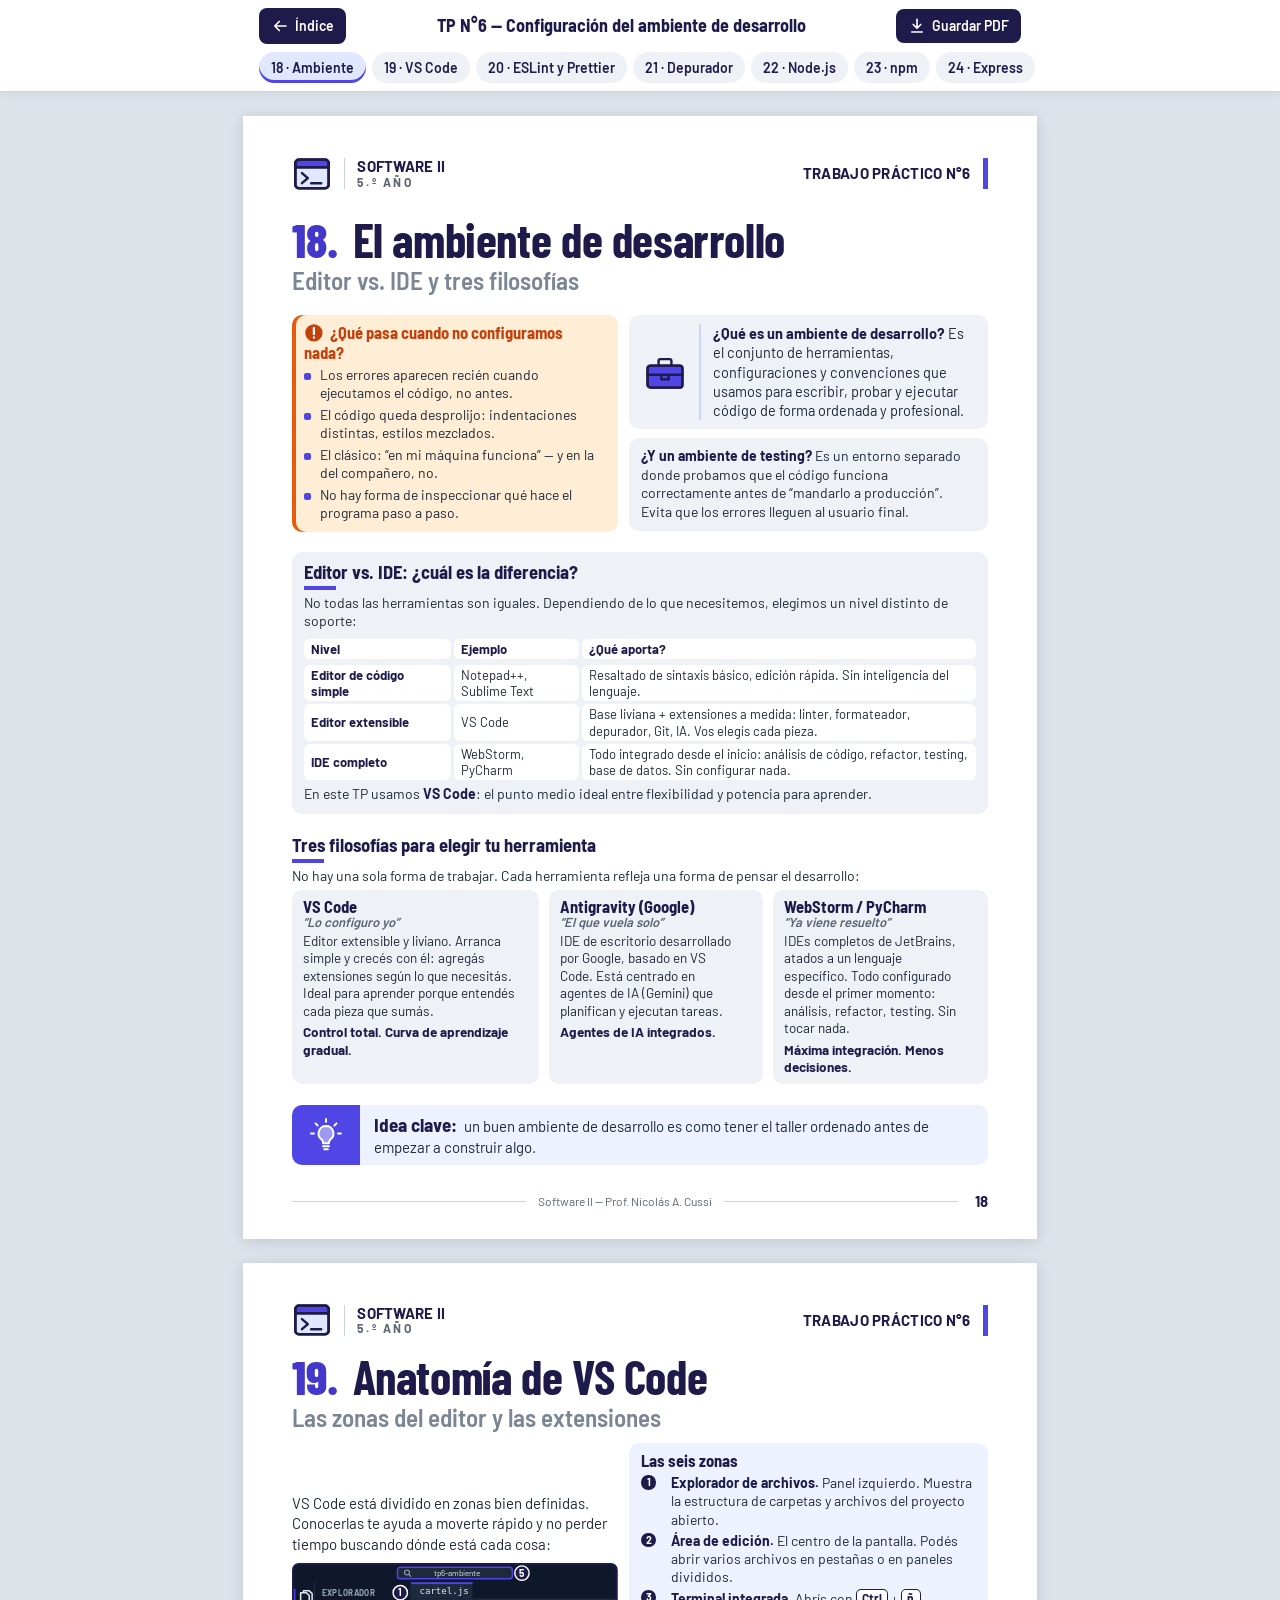
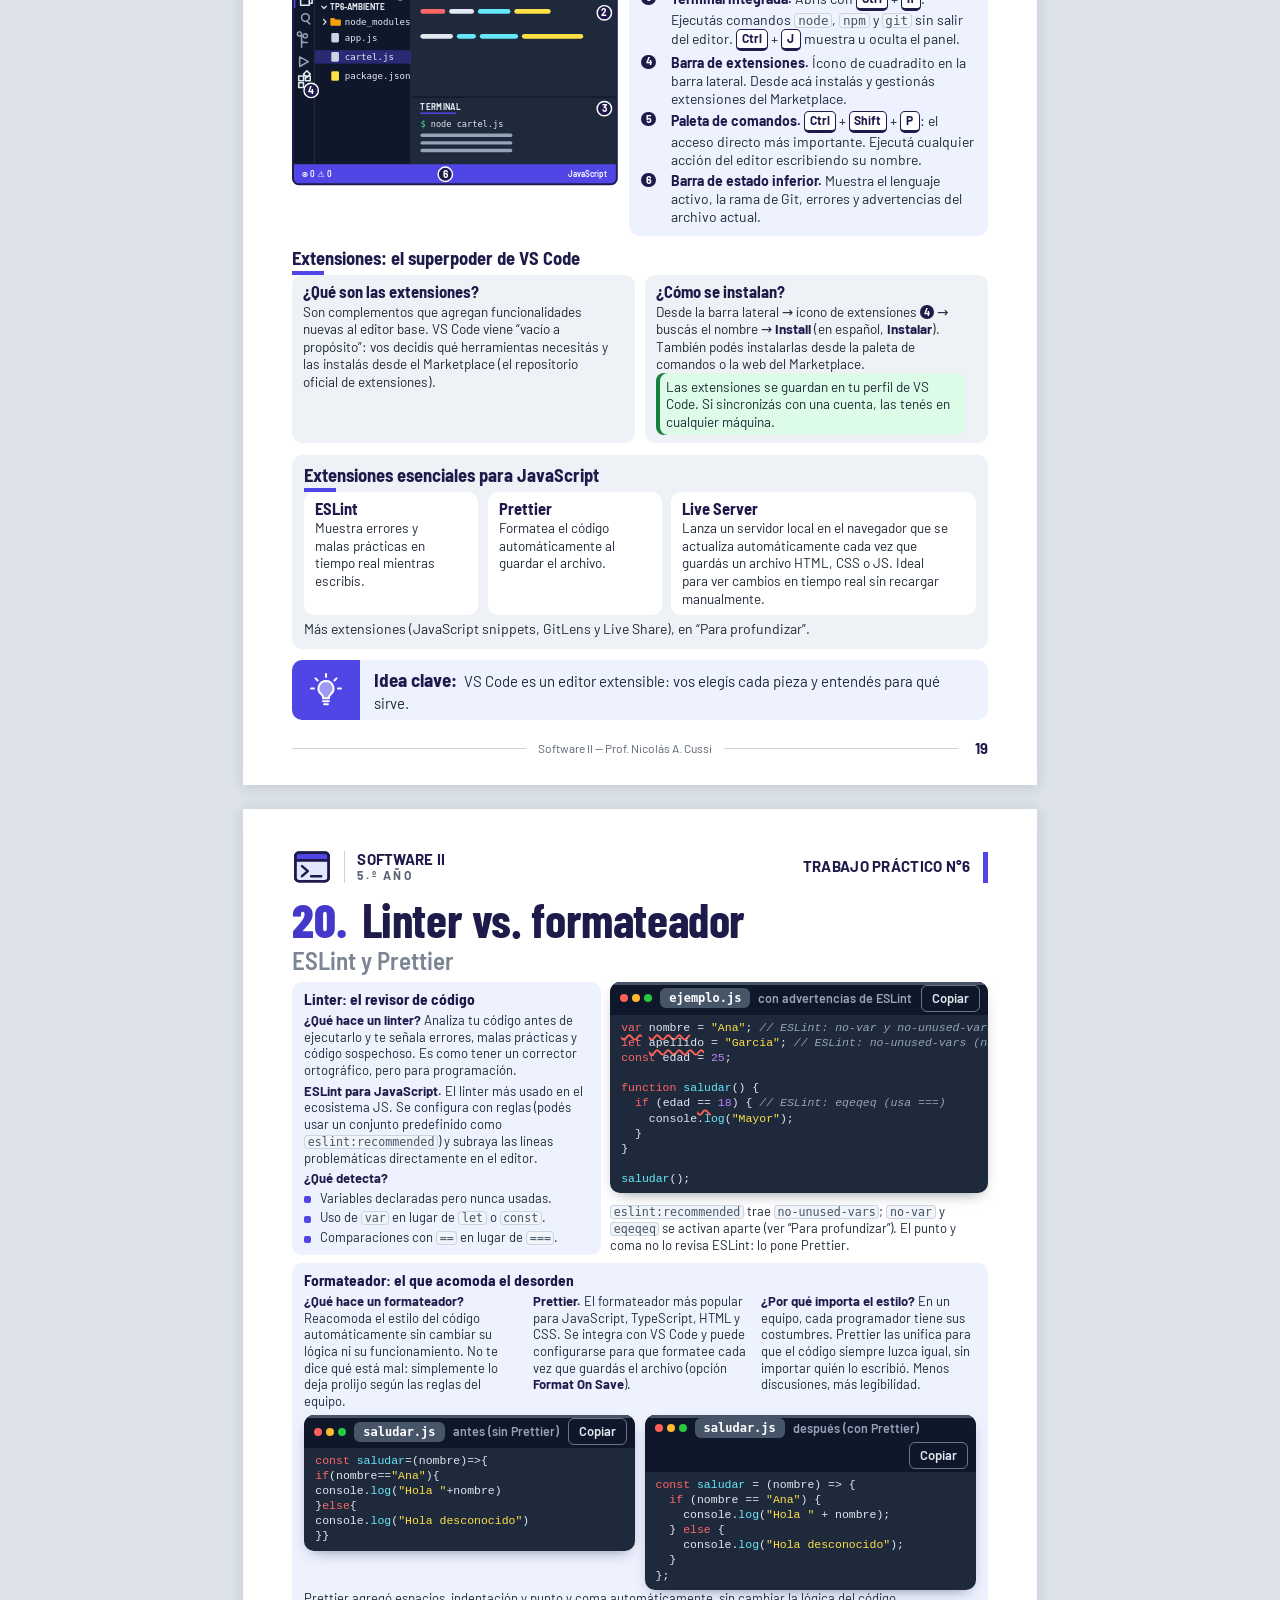
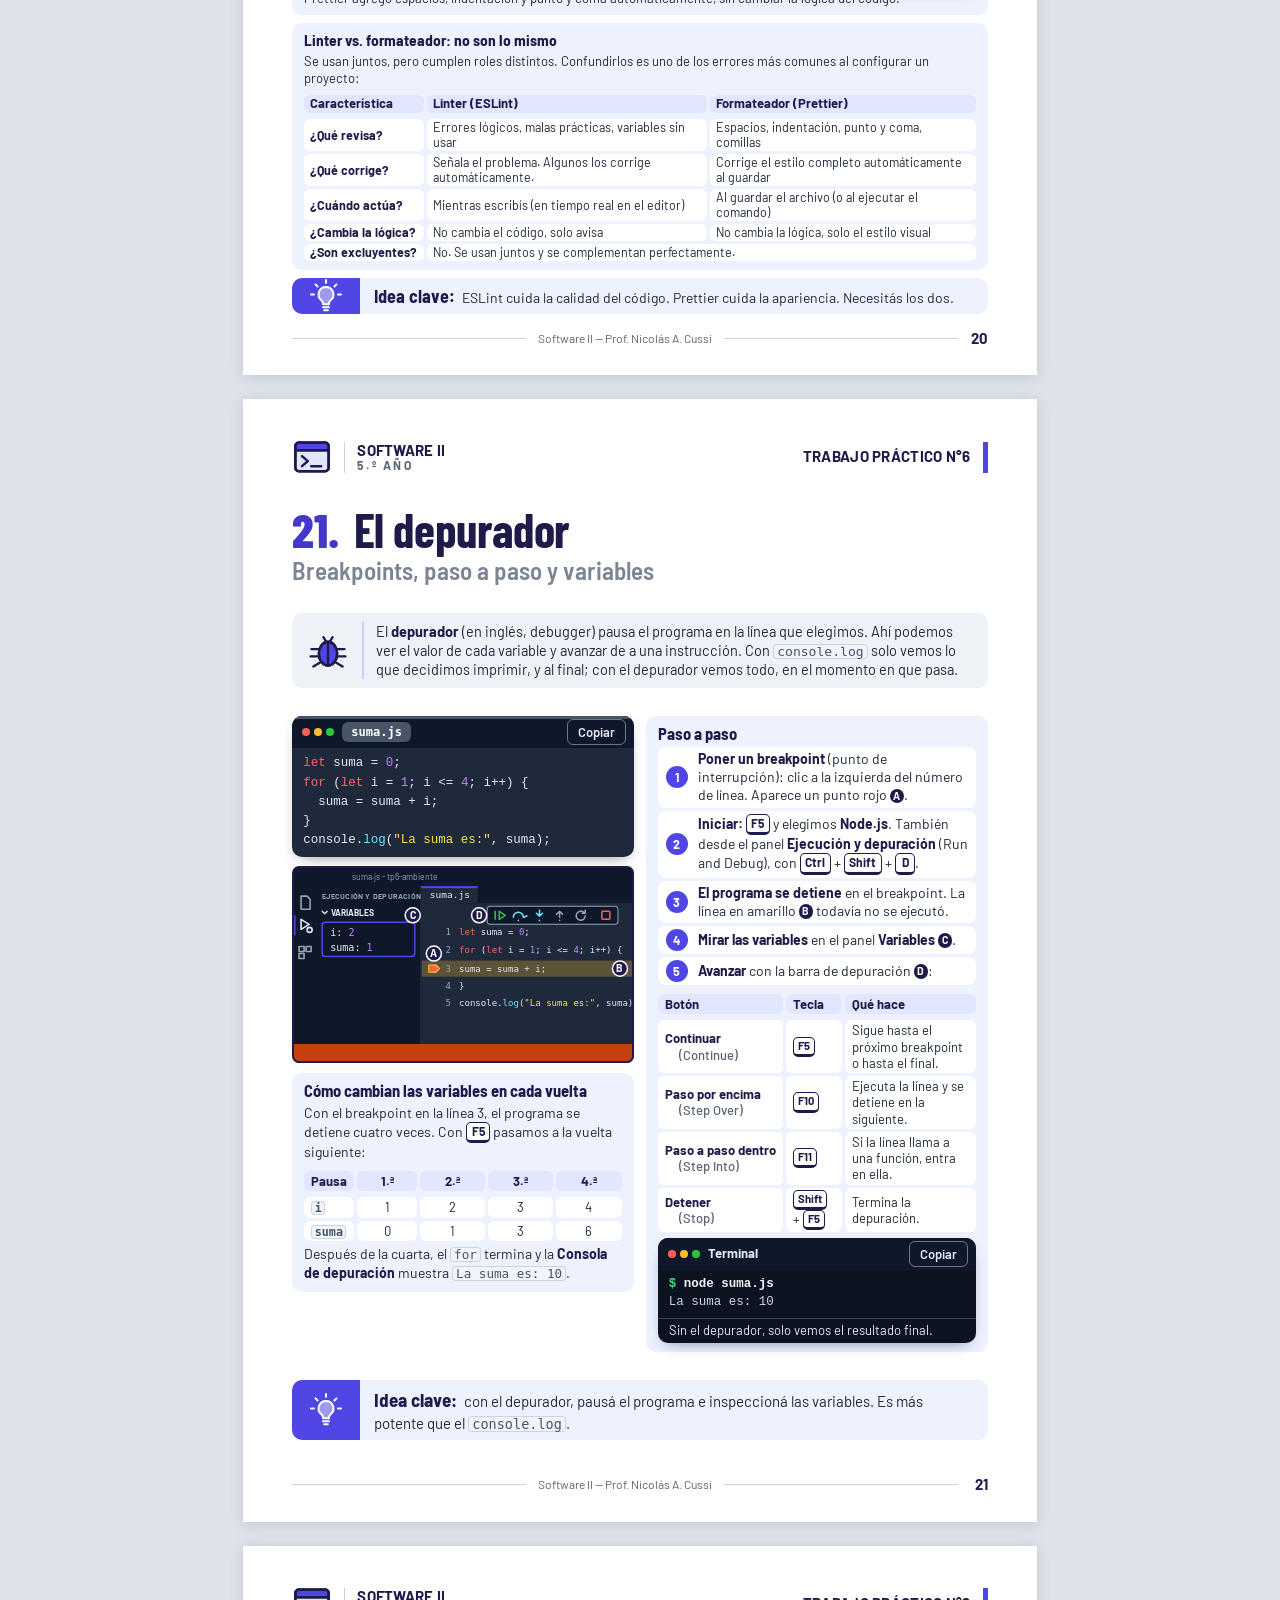
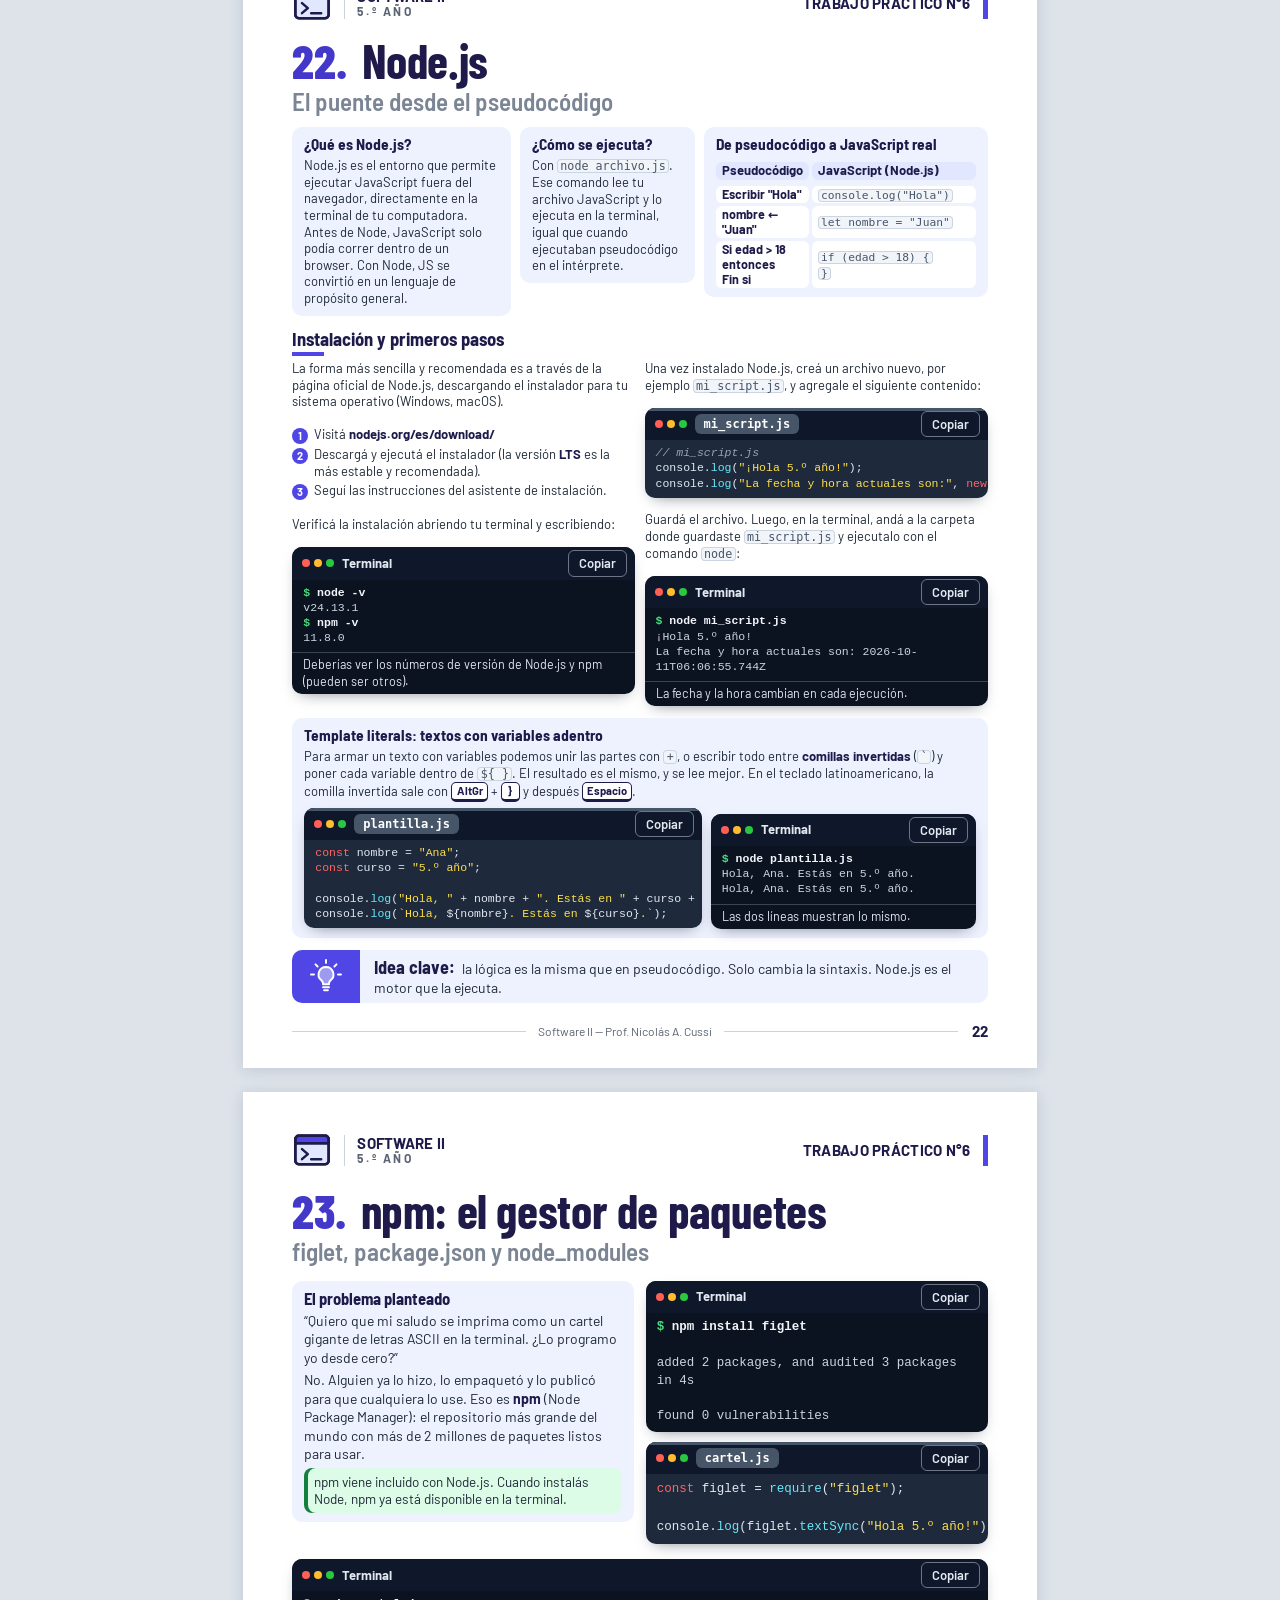
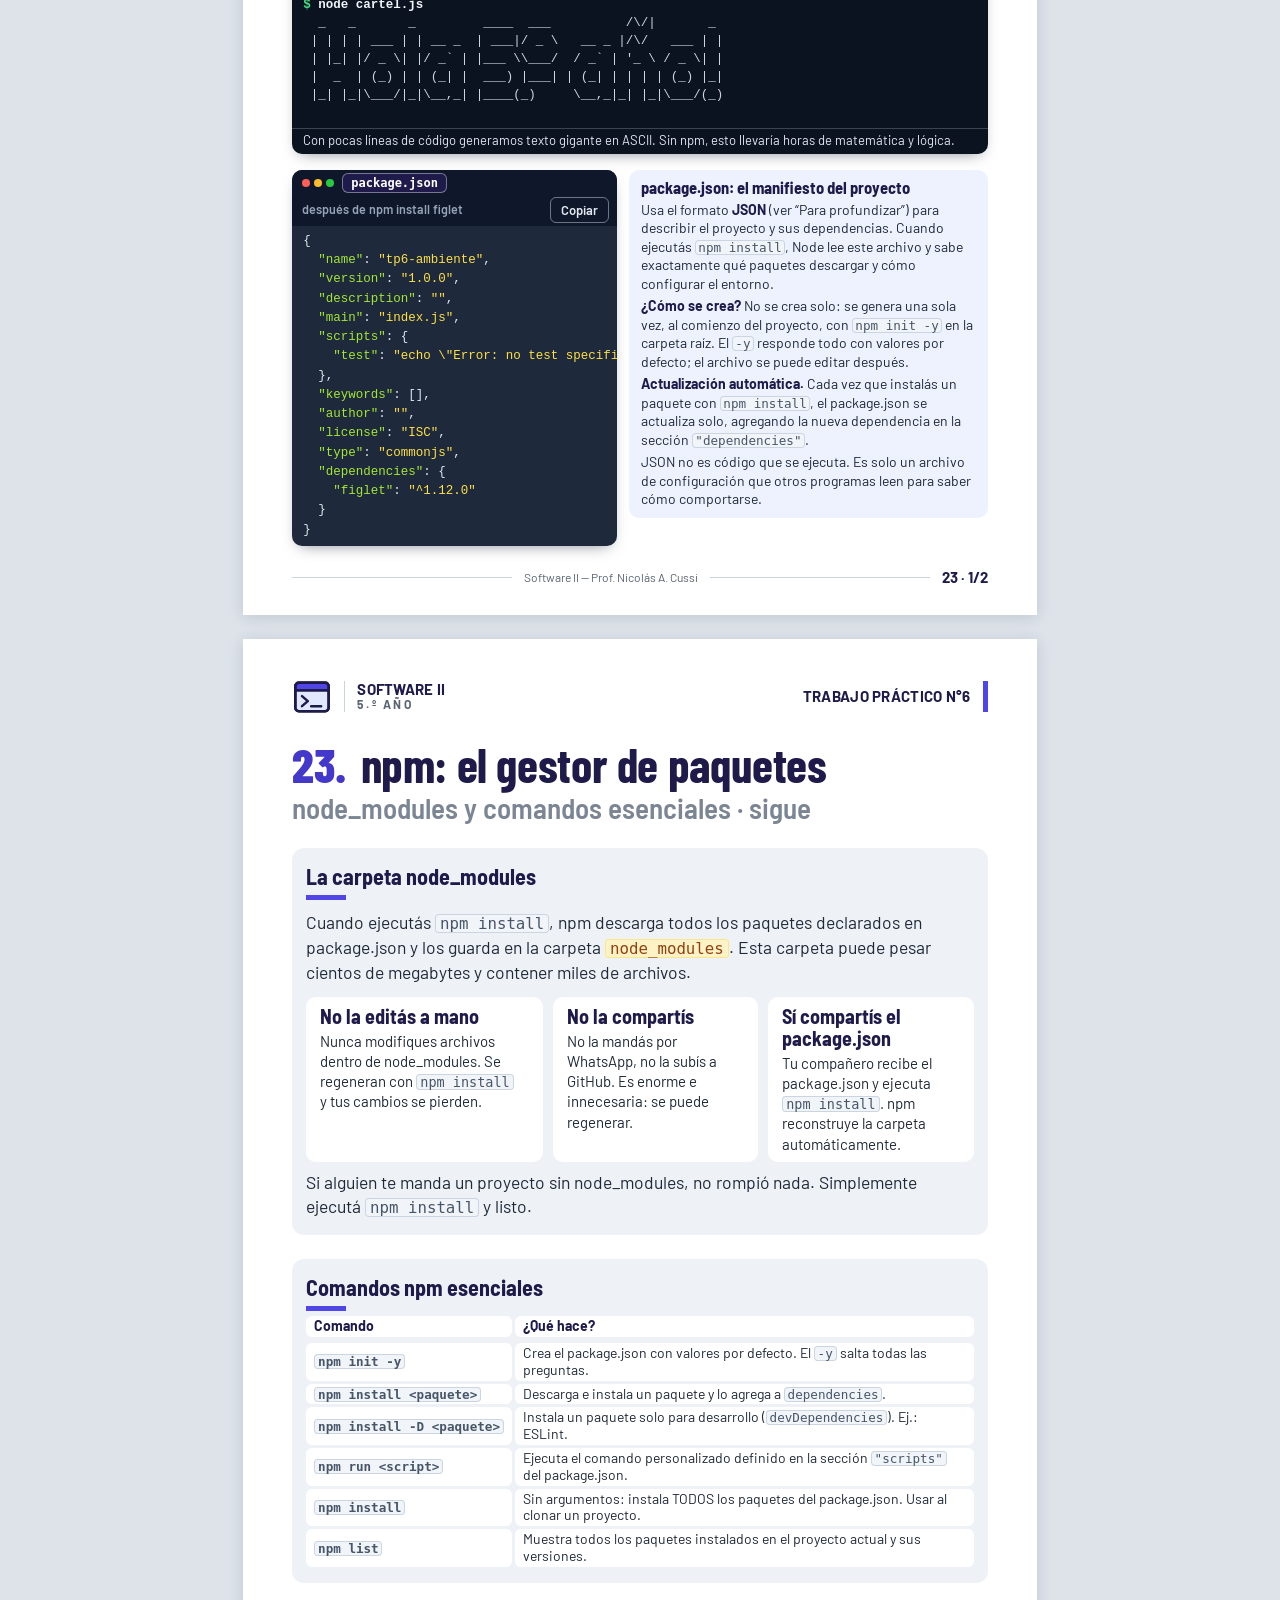
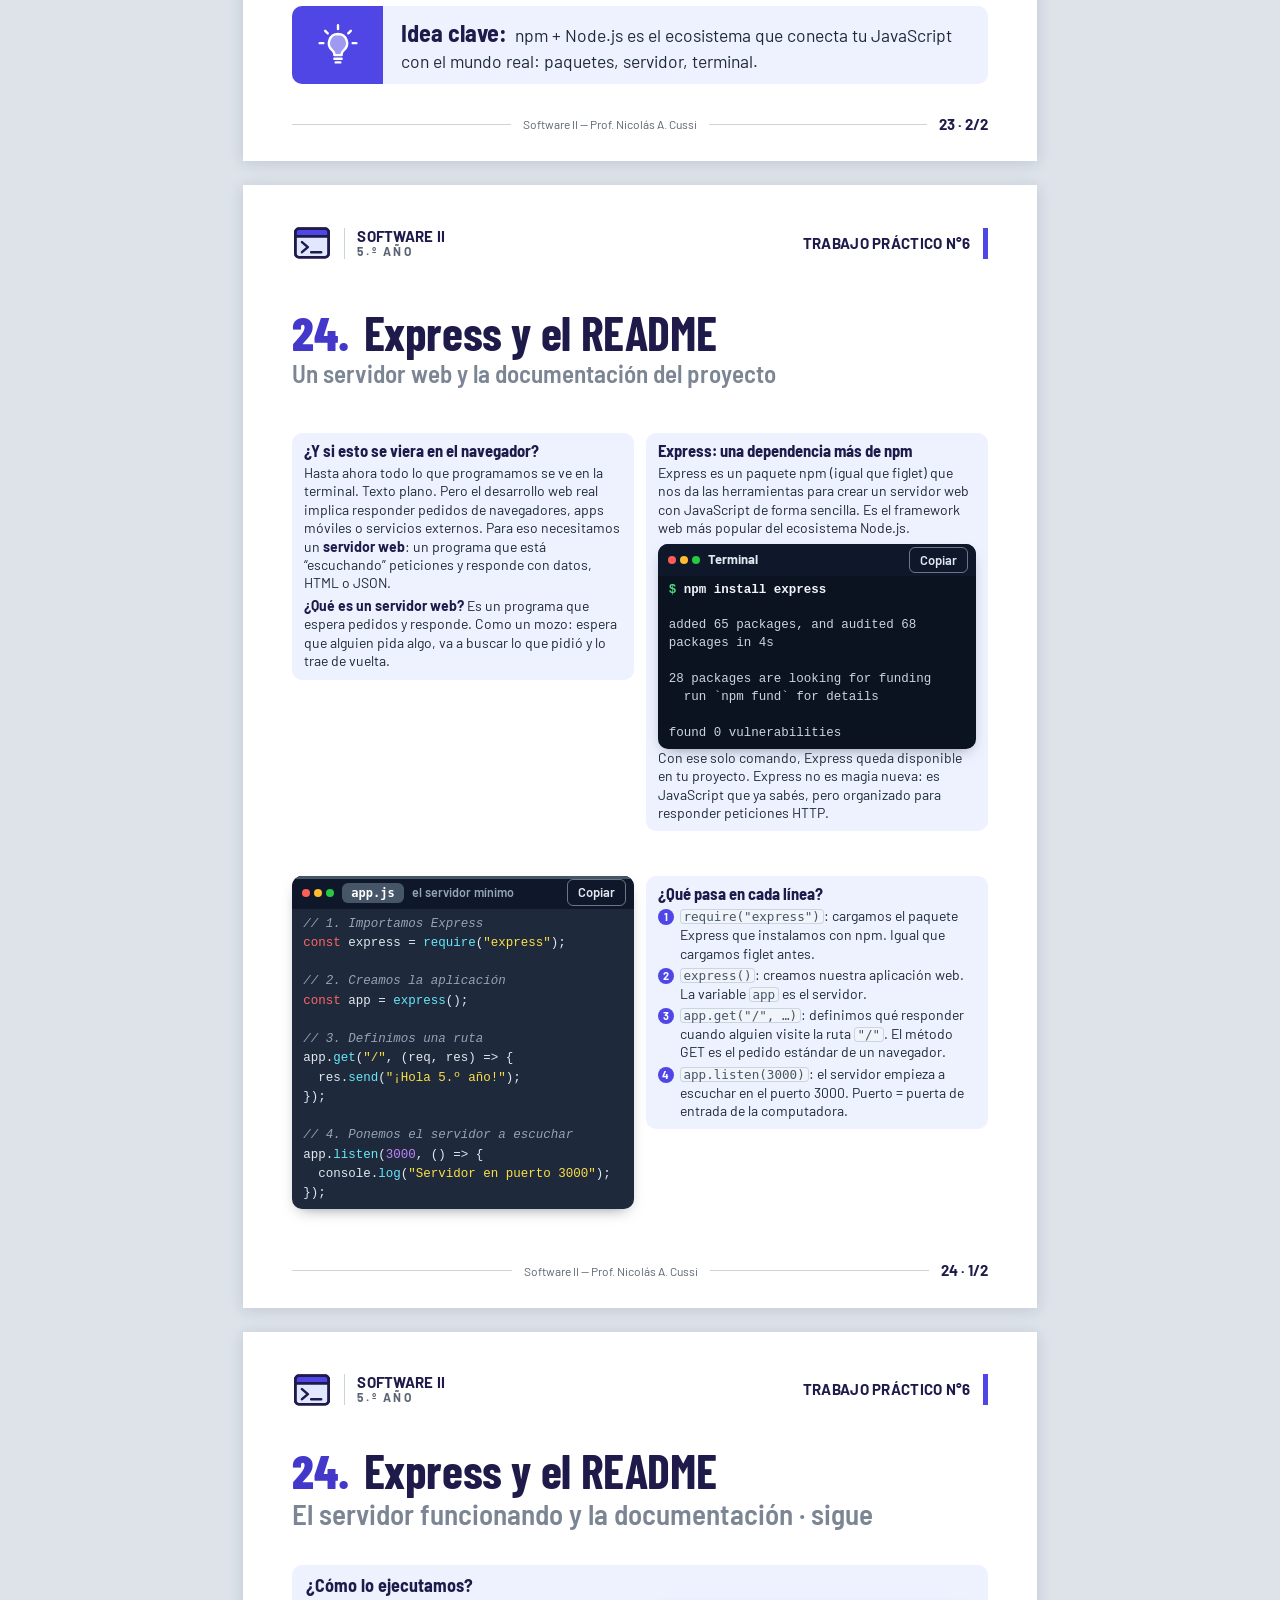
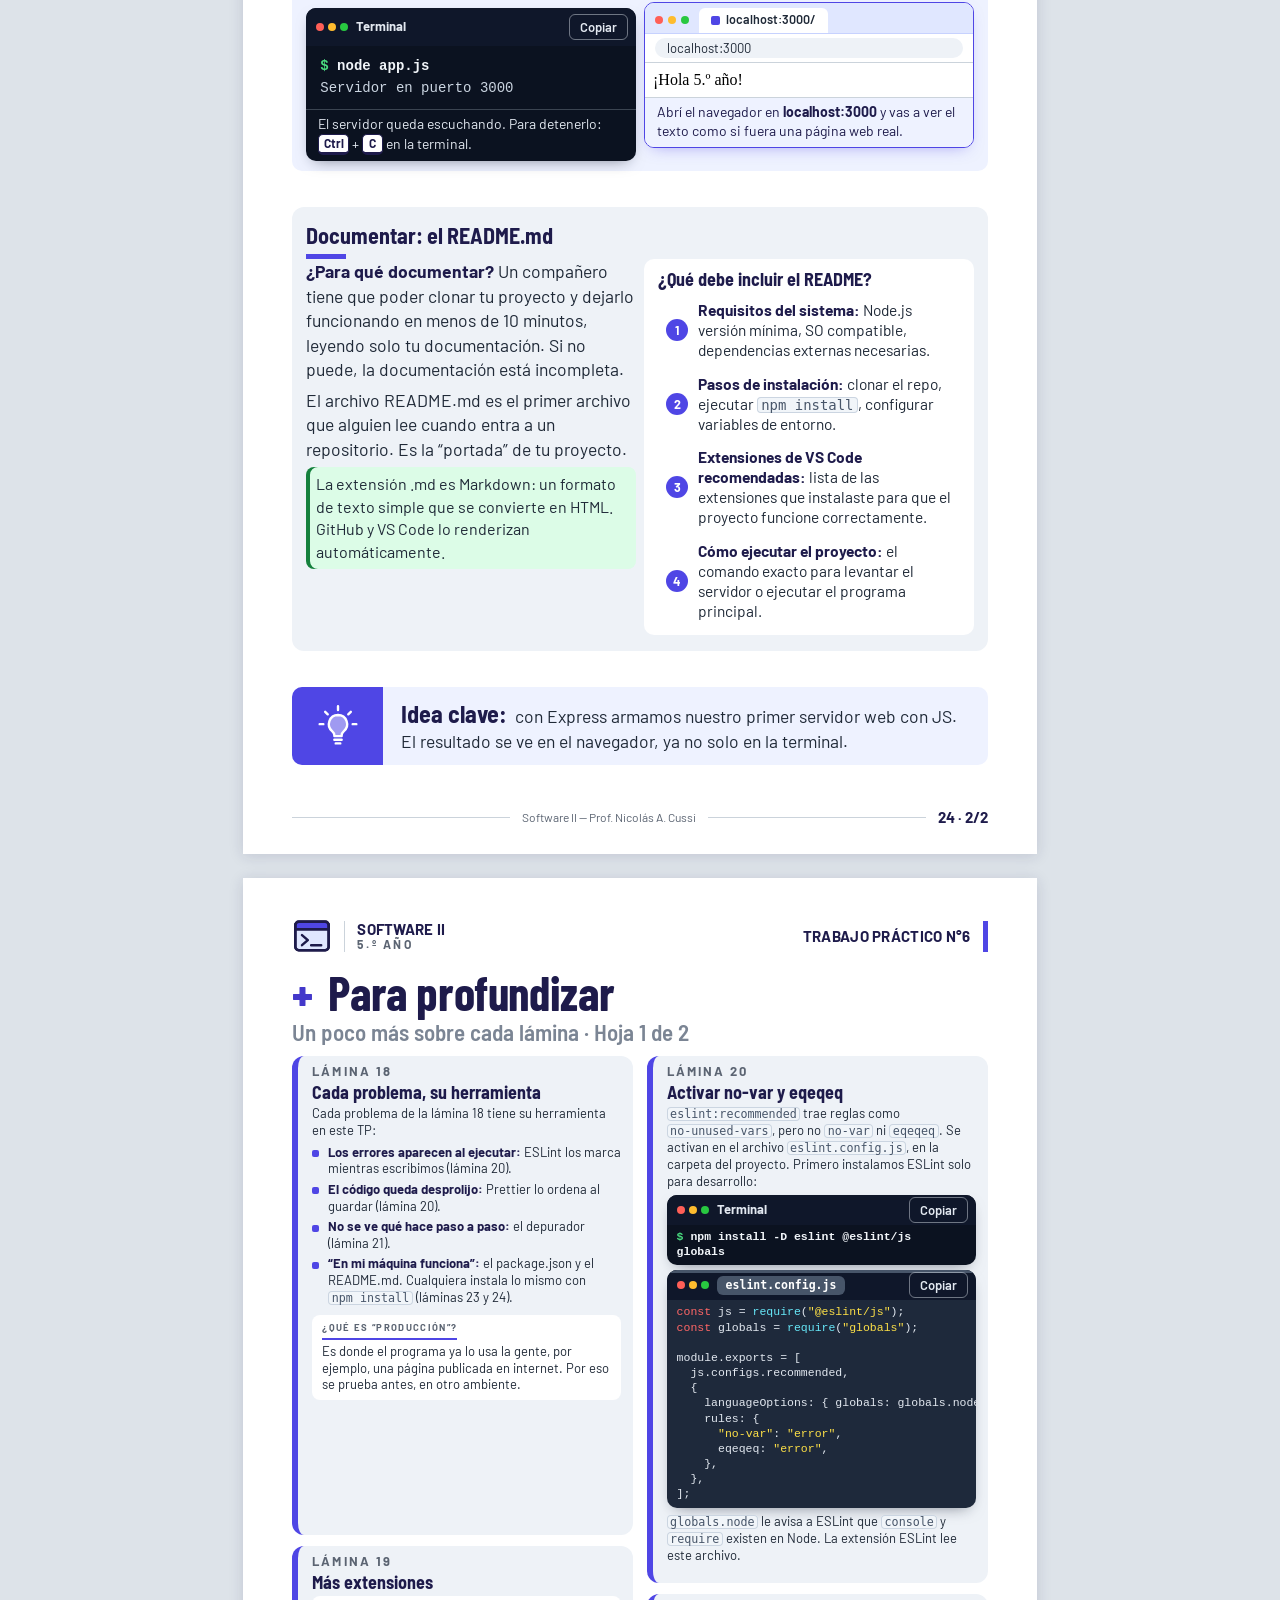
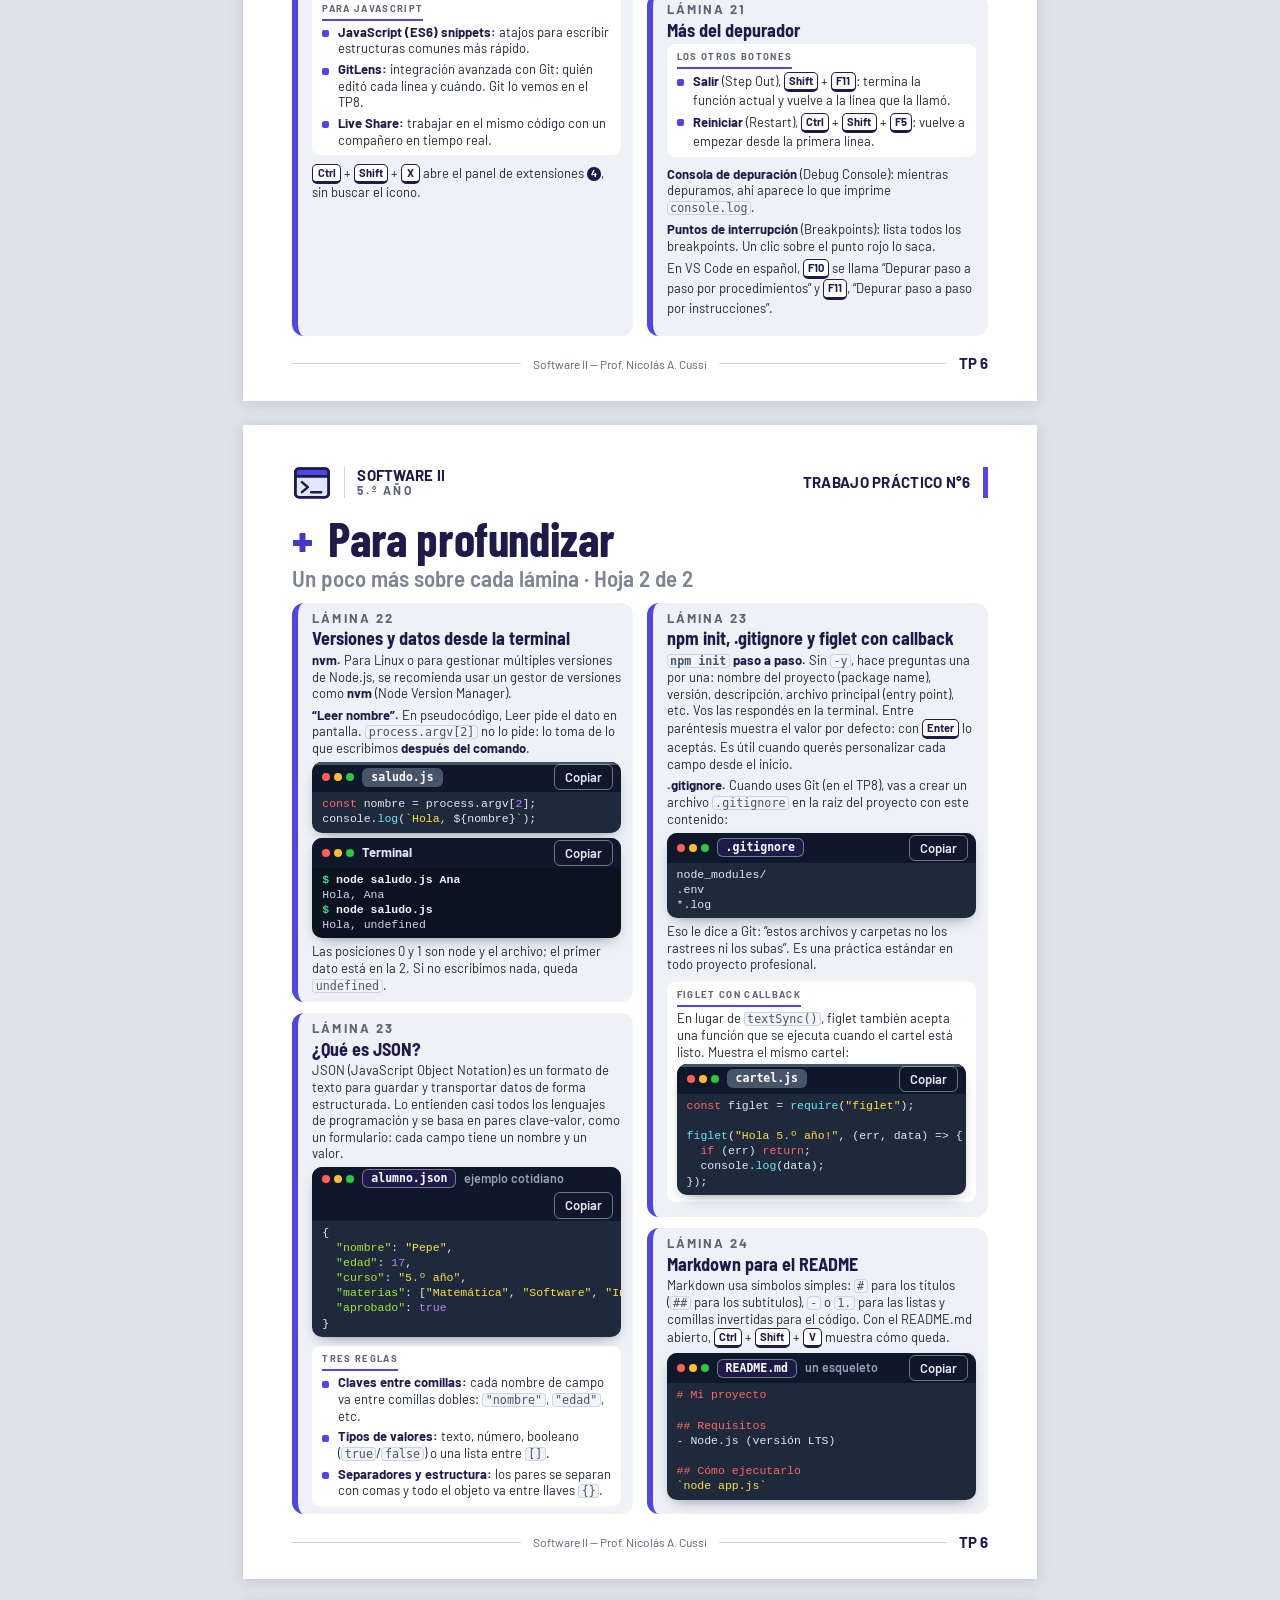
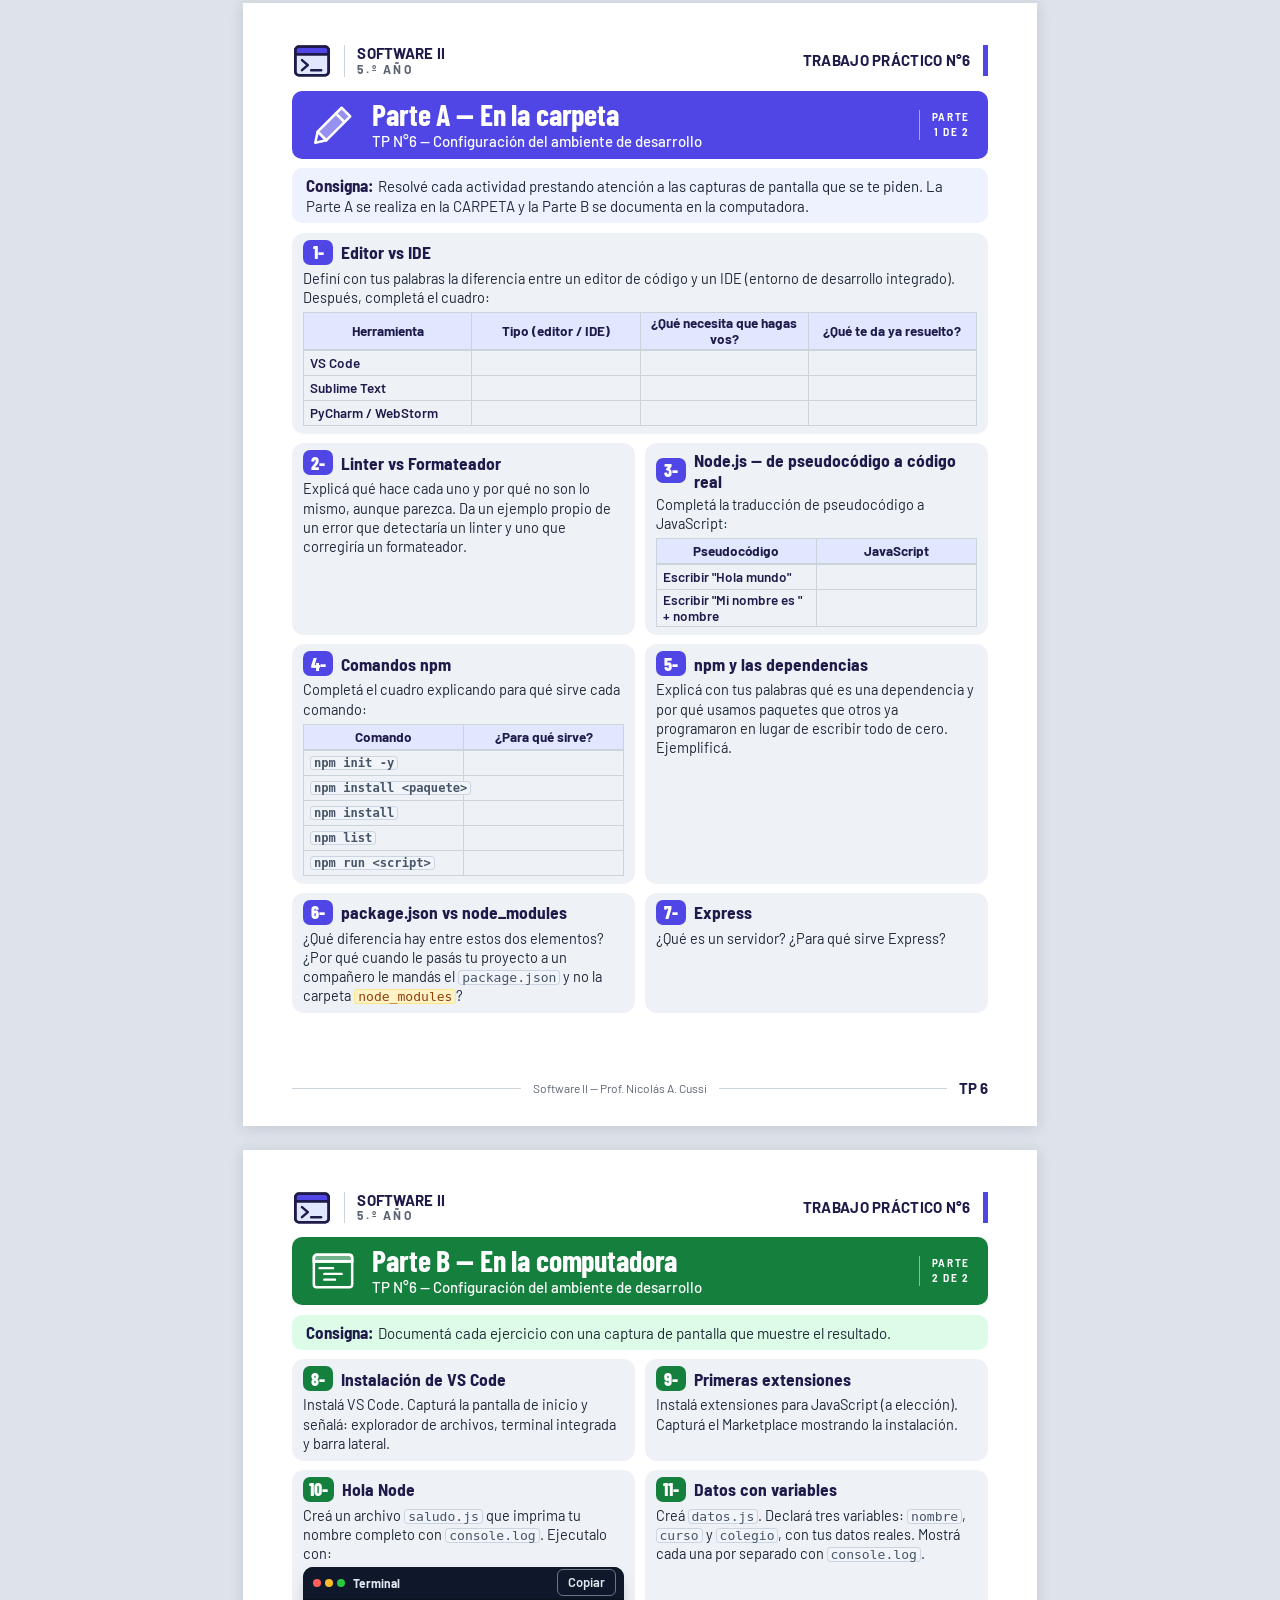
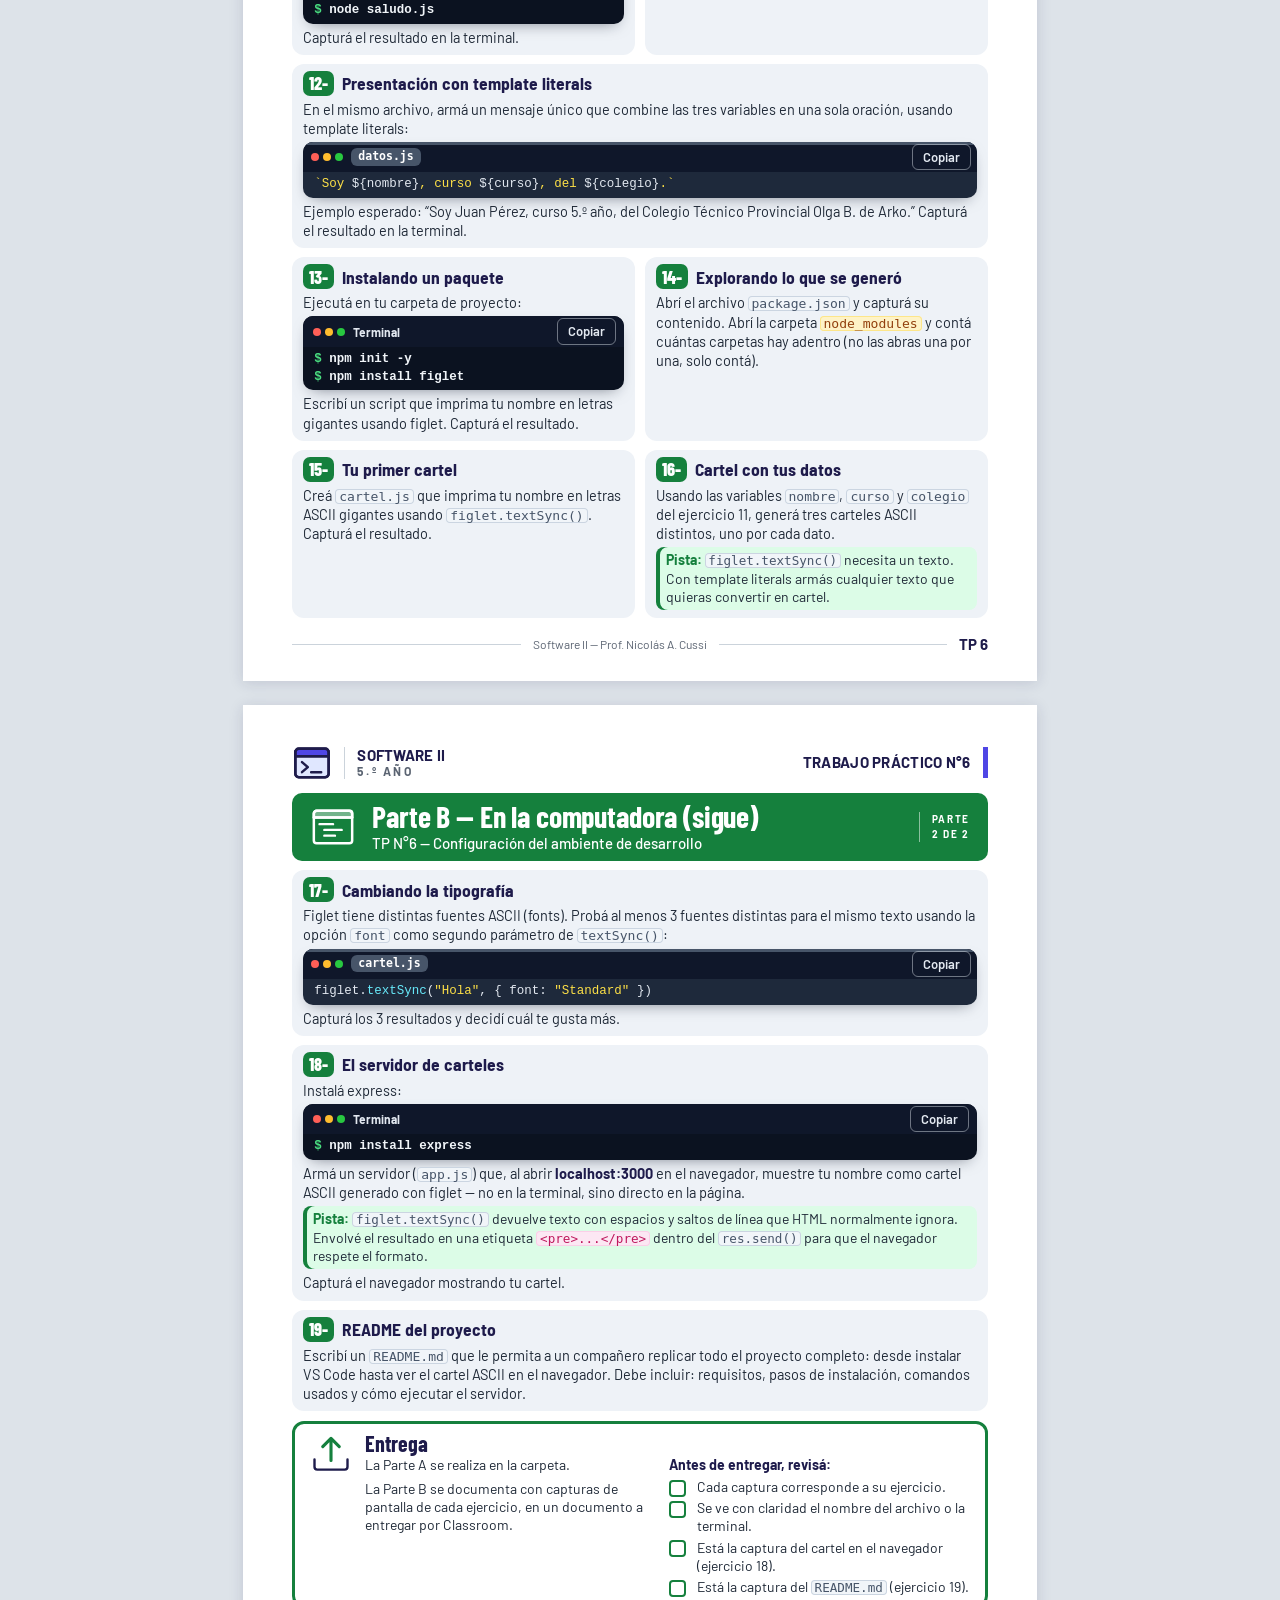
==== commit 94c604ae: "feat: TP6 Configuración del ambiente de desarrollo (láminas 18 a 24) - Láminas 18 a 24 desde las dia" ====
--- a/unidades/tp06.html
+++ b/unidades/tp06.html
@@ -3,9 +3,9 @@
 <head>
   <meta charset="utf-8">
   <meta name="viewport" content="width=device-width, initial-scale=1">
-  <title>TP N°6 — Objetos y mini-proyecto: Lista de tareas · Programación - HTML, CSS, JS</title>
-  <meta name="description" content="TP N°6 de Programación: objetos literales, leer y modificar propiedades con punto, arrays de objetos y un programa con menú que junta todo lo visto. Prof. Nicolás A. Cussi.">
-  <meta name="theme-color" content="#2563EB">
+  <title>TP N°6 — Configuración del ambiente de desarrollo · Software II</title>
+  <meta name="description" content="TP N°6 de Software II: editor vs. IDE, VS Code y sus extensiones, ESLint y Prettier, el depurador, Node.js y npm, Express y el README. Prof. Nicolás A. Cussi.">
+  <meta name="theme-color" content="#4F46E5">
   <link rel="preload" href="../assets/fonts/barlow-latin-400-normal.woff2" as="font" type="font/woff2" crossorigin>
   <link rel="preload" href="../assets/fonts/barlow-semi-condensed-latin-700-normal.woff2" as="font" type="font/woff2" crossorigin>
   <link rel="stylesheet" href="../assets/css/estilos.css">
@@ -15,37 +15,39 @@
 <!-- ====== Íconos ====== -->
 <svg width="0" height="0" style="position:absolute" aria-hidden="true" focusable="false">
   <defs>
-    <symbol id="i-web" viewBox="0 0 48 48">
+    <symbol id="i-terminal" viewBox="0 0 48 48">
       <rect x="4" y="7" width="40" height="34" rx="4" style="fill:var(--ac2, var(--acento-claro))"/>
       <path d="M8 7h32a4 4 0 0 1 4 4v5H4v-5a4 4 0 0 1 4-4z" style="fill:var(--ac)"/>
       <rect x="4" y="7" width="40" height="34" rx="4"/>
-      <path d="M4 16h40M19 23l-6 6 6 6M29 23l6 6-6 6M26.5 21l-5 16"/>
+      <path d="M4 16h40M12 23l7 6-7 6M23 35h12"/>
     </symbol>
-    <symbol id="i-objeto" viewBox="0 0 48 48">
-      <path d="M8 6h11v36H8a3 3 0 0 1-3-3V9a3 3 0 0 1 3-3z" style="fill:var(--ac)"/>
-      <rect x="5" y="6" width="38" height="36" rx="3"/>
-      <path d="M19 6v36M5 18h38M5 30h38M24 12h13M24 24h9M24 36h11"/>
+    <symbol id="i-herramientas" viewBox="0 0 48 48">
+      <rect x="5" y="17" width="38" height="24" rx="3" style="fill:var(--ac)"/>
+      <rect x="5" y="17" width="38" height="24" rx="3"/>
+      <path d="M17 17v-5a2 2 0 0 1 2-2h10a2 2 0 0 1 2 2v5M5 27h38M20 27v5h8v-5"/>
     </symbol>
-    <symbol id="i-lista-obj" viewBox="0 0 48 48">
-      <rect x="4" y="9" width="12" height="30" rx="2" style="fill:var(--ac)"/>
-      <rect x="4" y="9" width="12" height="30" rx="2"/>
-      <rect x="18" y="9" width="12" height="30" rx="2"/>
-      <rect x="32" y="9" width="12" height="30" rx="2"/>
-      <path d="M4 24h12M18 24h12M32 24h12"/>
+    <symbol id="i-editor" viewBox="0 0 48 48">
+      <path d="M7 7h34a3 3 0 0 1 3 3v4H4v-4a3 3 0 0 1 3-3z" style="fill:var(--ac)"/>
+      <rect x="4" y="7" width="40" height="34" rx="3"/>
+      <path d="M4 14h40M10 21h14M15 27h18M15 33h11"/>
+    </symbol>
+    <symbol id="i-bicho" viewBox="0 0 48 48">
+      <ellipse cx="24" cy="28" rx="10" ry="13" style="fill:var(--ac)"/>
+      <ellipse cx="24" cy="28" rx="10" ry="13"/>
+      <path d="M24 17v24M14 23H6M14 31H5M15 38l-7 4M34 23h8M34 31h9M33 38l7 4M19 10l3 5M29 10l-3 5"/>
     </symbol>
     <symbol id="i-importante" viewBox="0 0 48 48">
       <circle cx="24" cy="24" r="21" style="fill:var(--ac);stroke:none"/>
       <path d="M24 12v15M24 35v.5" style="stroke:var(--blanco);stroke-width:5.5"/>
     </symbol>
+    <symbol id="i-consejo" viewBox="0 0 48 48">
+      <circle cx="24" cy="24" r="21" style="fill:var(--ac);stroke:none"/>
+      <path d="M14 24.5l7 7 13-14" style="stroke:var(--blanco);stroke-width:5.5"/>
+    </symbol>
     <symbol id="i-foco" viewBox="0 0 48 48">
       <path d="M24 2.5v4M10 8.5l2.8 2.8M38 8.5l-2.8 2.8M4 22h4M40 22h4"/>
       <path d="M24 12a10 10 0 0 0-6.2 17.8c1.4 1.2 2.2 2.6 2.2 4.2v1h8v-1c0-1.6.8-3 2.2-4.2A10 10 0 0 0 24 12z" style="fill:var(--ac)"/>
       <path d="M20 39h8M21.5 43h5"/>
-    </symbol>
-    <symbol id="i-editor" viewBox="0 0 48 48">
-      <path d="M7 7h34a3 3 0 0 1 3 3v4H4v-4a3 3 0 0 1 3-3z" style="fill:var(--ac)"/>
-      <rect x="4" y="7" width="40" height="34" rx="3"/>
-      <path d="M4 14h40M10 21h14M15 27h18M15 33h11"/>
     </symbol>
     <symbol id="i-lapiz" viewBox="0 0 48 48">
       <path d="M33 6l9 9-25 25-9-9z" style="fill:var(--ac)"/>
@@ -70,591 +72,1146 @@
 <header class="barra">
   <div class="barra__fila">
     <a class="boton barra__volver" href="../index.html"><svg aria-hidden="true" focusable="false"><use href="#i-atras"/></svg><span>Índice</span></a>
-    <span class="barra__titulo">TP N°6 — Objetos y mini-proyecto: Lista de tareas</span>
+    <span class="barra__titulo">TP N°6 — Configuración del ambiente de desarrollo</span>
     <button class="boton" type="button" data-imprimir aria-label="Guardar en PDF">
       <svg aria-hidden="true" focusable="false"><use href="#i-descarga"/></svg><span><span class="boton__largo">Guardar </span>PDF</span>
     </button>
   </div>
   <nav class="partes" aria-label="Partes del TP N°6">
-    <a href="#pag-21">21 · Objetos</a>
-    <a href="#pag-22">22 · Leer y modificar</a>
-    <a href="#pag-23">23 · Arrays de objetos</a>
-    <a href="#pag-24">24 · Todo junto</a>
+    <a href="#pag-18">18 · Ambiente</a>
+    <a href="#pag-19">19 · VS Code</a>
+    <a href="#pag-20">20 · ESLint y Prettier</a>
+    <a href="#pag-21">21 · Depurador</a>
+    <a href="#pag-22">22 · Node.js</a>
+    <a href="#pag-23">23 · npm</a>
+    <a href="#pag-24">24 · Express</a>
     <a href="#profundizar">Para profundizar</a>
     <a href="#actividades">Actividades</a>
   </nav>
 </header>
 
 <main id="contenido" class="laminas">
-  <h1 class="sr-only">TP N°6 — Objetos y mini-proyecto: Lista de tareas</h1>
-
-  <!-- =================== LÁMINA 21 =================== -->
-  <article class="lamina lamina--compacta" id="pag-21" aria-labelledby="t21">
+  <h1 class="sr-only">TP N°6 — Configuración del ambiente de desarrollo</h1>
+
+  <!-- =================== LÁMINA 18 =================== -->
+  <article class="lamina lamina--compacta lamina--densa" id="pag-18" aria-labelledby="t18">
     <div class="cab" aria-hidden="true">
-      <svg class="cab__logo"><use href="#i-web"/></svg>
-      <div class="cab__marca"><b>PROGRAMACIÓN</b><span>HTML · CSS · JS</span></div>
+      <svg class="cab__logo"><use href="#i-terminal"/></svg>
+      <div class="cab__marca"><b>SOFTWARE II</b><span>5.º AÑO</span></div>
       <div class="cab__lema"><span class="cab__lema-largo">TRABAJO PRÁCTICO </span><span class="cab__lema-corto">TP </span><span class="cab__lema-n">N°6</span></div>
       <span class="cab__raya"></span>
     </div>
 
     <div class="tit">
-      <h2 class="tit__h" id="t21"><span class="tit__num">21.</span> ¿Qué es un objeto?</h2>
-      <p class="tit__sub">Los datos de una misma cosa, cada uno con su nombre</p>
+      <h2 class="tit__h" id="t18"><span class="tit__num">18.</span> El ambiente de desarrollo</h2>
+      <p class="tit__sub">Editor vs. IDE y tres filosofías</p>
+    </div>
+
+    <div class="esquema-par">
+      <section class="esquema-nota esquema-nota--importante" aria-labelledby="n18a">
+        <h3 id="n18a"><svg class="ico tit-ico" aria-hidden="true" focusable="false"><use href="#i-importante"/></svg>¿Qué pasa cuando no configuramos nada?</h3>
+        <ul class="pf__lista">
+          <li>Los errores aparecen recién cuando ejecutamos el código, no antes.</li>
+          <li>El código queda desprolijo: indentaciones distintas, estilos mezclados.</li>
+          <li>El clásico: “en mi máquina funciona” — y en la del compañero, no.</li>
+          <li>No hay forma de inspeccionar qué hace el programa paso a paso.</li>
+        </ul>
+      </section>
+      <div class="ej-col">
+        <div class="intro">
+          <svg class="ico ico--xl" aria-hidden="true" focusable="false"><use href="#i-herramientas"/></svg>
+          <p><strong>¿Qué es un ambiente de desarrollo?</strong> Es el conjunto de herramientas, configuraciones y convenciones que usamos para escribir, probar y ejecutar código de forma ordenada y profesional.</p>
+        </div>
+        <p class="panel panel__texto"><strong>¿Y un ambiente de testing?</strong> Es un entorno separado donde probamos que el código funciona correctamente antes de “mandarlo a producción”. Evita que los errores lleguen al usuario final.</p>
+      </div>
+    </div>
+
+    <section class="panel" aria-labelledby="s18b">
+      <h3 class="subtitulo" id="s18b">Editor vs. IDE: ¿cuál es la diferencia?</h3>
+      <p class="texto--sub">No todas las herramientas son iguales. Dependiendo de lo que necesitemos, elegimos un nivel distinto de soporte:</p>
+      <table class="tabla-comp tabla-comp--cmd tabla-comp--niveles">
+        <caption class="sr-only">Niveles de herramientas: editor de código simple, editor extensible e IDE completo, con un ejemplo de cada uno y lo que aporta</caption>
+        <thead><tr><th scope="col">Nivel</th><th scope="col">Ejemplo</th><th scope="col">¿Qué aporta?</th></tr></thead>
+        <tbody>
+          <tr><th scope="row">Editor de código simple</th><td>Notepad++, Sublime Text</td><td>Resaltado de sintaxis básico, edición rápida. Sin inteligencia del lenguaje.</td></tr>
+          <tr><th scope="row">Editor extensible</th><td>VS Code</td><td>Base liviana + extensiones a medida: linter, formateador, depurador, Git, IA. Vos elegís cada pieza.</td></tr>
+          <tr><th scope="row">IDE completo</th><td>WebStorm, PyCharm</td><td>Todo integrado desde el inicio: análisis de código, refactor, testing, base de datos. Sin configurar nada.</td></tr>
+        </tbody>
+      </table>
+      <p class="texto--sub texto--cierre">En este TP usamos <strong>VS Code</strong>: el punto medio ideal entre flexibilidad y potencia para aprender.</p>
+    </section>
+
+    <section aria-labelledby="s18c">
+      <h3 class="subtitulo" id="s18c">Tres filosofías para elegir tu herramienta</h3>
+      <p class="texto--sub">No hay una sola forma de trabajar. Cada herramienta refleja una forma de pensar el desarrollo:</p>
+      <ul class="comparar comparar--3 comparar--chico">
+        <li><div><h3>VS Code <span class="filo__lema">“Lo configuro yo”</span></h3><p>Editor extensible y liviano. Arranca simple y crecés con él: agregás extensiones según lo que necesitás. Ideal para aprender porque entendés cada pieza que sumás.</p><p class="filo__pie">Control total. Curva de aprendizaje gradual.</p></div></li>
+        <li><div><h3>Antigravity (Google) <span class="filo__lema">“El que vuela solo”</span></h3><p>IDE de escritorio desarrollado por Google, basado en VS Code. Está centrado en agentes de IA (Gemini) que planifican y ejecutan tareas.</p><p class="filo__pie">Agentes de IA integrados.</p></div></li>
+        <li><div><h3>WebStorm / PyCharm <span class="filo__lema">“Ya viene resuelto”</span></h3><p>IDEs completos de JetBrains, atados a un lenguaje específico. Todo configurado desde el primer momento: análisis, refactor, testing. Sin tocar nada.</p><p class="filo__pie">Máxima integración. Menos decisiones.</p></div></li>
+      </ul>
+    </section>
+
+    <aside class="idea" aria-label="Idea clave">
+      <span class="idea__ico"><svg class="ico" aria-hidden="true" focusable="false"><use href="#i-foco"/></svg></span>
+      <p><strong>Idea clave:</strong> un buen ambiente de desarrollo es como tener el taller ordenado antes de empezar a construir algo.</p>
+    </aside>
+
+    <footer class="pie">
+      <span class="pie__linea"></span>
+      <span>Software II — Prof. Nicolás A. Cussi</span>
+      <span class="pie__linea"></span>
+      <span class="pie__num" aria-label="Lámina 18">18</span>
+    </footer>
+  </article>
+
+  <!-- =================== LÁMINA 19 =================== -->
+  <article class="lamina lamina--compacta lamina--densa" id="pag-19" aria-labelledby="t19">
+    <div class="cab" aria-hidden="true">
+      <svg class="cab__logo"><use href="#i-terminal"/></svg>
+      <div class="cab__marca"><b>SOFTWARE II</b><span>5.º AÑO</span></div>
+      <div class="cab__lema"><span class="cab__lema-largo">TRABAJO PRÁCTICO </span><span class="cab__lema-corto">TP </span><span class="cab__lema-n">N°6</span></div>
+      <span class="cab__raya"></span>
+    </div>
+
+    <div class="tit">
+      <h2 class="tit__h" id="t19"><span class="tit__num">19.</span> Anatomía de VS Code</h2>
+      <p class="tit__sub">Las zonas del editor y las extensiones</p>
+    </div>
+
+    <div class="esquema-par">
+      <div class="ej-col">
+      <p class="texto">VS Code está dividido en zonas bien definidas. Conocerlas te ayuda a moverte rápido y no perder tiempo buscando dónde está cada cosa:</p>
+      <figure class="esquema">
+        <svg viewBox="0 0 340 232" style="max-width:440px;margin:0 auto" role="img" aria-labelledby="esq19">
+          <title id="esq19">La pantalla de VS Code con la carpeta tp6-ambiente abierta y sus seis zonas. 1: a la izquierda, el Explorador de archivos, con node_modules, app.js, cartel.js y package.json. 2: en el centro, el área de edición, con cartel.js abierto. 3: abajo, la terminal integrada. 4: en la barra lateral, el ícono de extensiones, de cuadraditos. 5: arriba, en el centro, el cuadro de búsqueda donde se abre la paleta de comandos. 6: abajo de todo, la barra de estado.</title>
+          <!-- Ventana -->
+          <rect x="1" y="1" width="338" height="230" rx="6" style="fill:var(--cod-fondo)"/>
+          <path d="M7 1h326a6 6 0 0 1 6 6v13H1V7a6 6 0 0 1 6-6z" style="fill:var(--consola-fondo)"/>
+          <!-- 5: cuadro de la paleta de comandos -->
+          <rect x="110" y="4.5" width="120" height="12" rx="3" style="fill:var(--cod-fondo);stroke:var(--acento);stroke-width:1.5"/>
+          <g style="fill:none;stroke:var(--cod-com);stroke-width:1.1;stroke-linecap:round">
+            <circle cx="120" cy="10" r="2.6"/><path d="M122 12l2 2"/>
+          </g>
+          <text x="172" y="13.4" text-anchor="middle" style="font-family:var(--fuente);font-size:8.5px;fill:var(--cod-base)">tp6-ambiente</text>
+          <!-- Barra de actividades -->
+          <rect x="1" y="20" width="23" height="190" style="fill:var(--consola-fondo)"/>
+          <path d="M23.5 20v190" style="stroke:var(--cod-fondo);stroke-width:1.5"/>
+          <rect x="1" y="27" width="2.5" height="20" style="fill:var(--acento)"/>
+          <g style="fill:none;stroke-width:1.6;stroke-linecap:round;stroke-linejoin:round">
+            <path d="M9 31h6l3 3v10H9zM12 31v-2h6l3 3v10h-3" style="stroke:var(--cod-base)"/>
+            <path d="M15.5 60.5l3 3M10 57a4 4 0 1 0 8 0a4 4 0 1 0-8 0" style="stroke:var(--cod-com)"/>
+            <path d="M10 76v12M10 80a3 3 0 0 0 3 3h3M16 76a2.2 2.2 0 1 0 0 .1M10 74a2.2 2.2 0 1 0 0 .1" style="stroke:var(--cod-com)"/>
+            <path d="M8 98l9 5-9 5z" style="stroke:var(--cod-com)"/>
+            <!-- 4: extensiones -->
+            <path d="M7 118h5v5H7zM14 118h5v5h-5zM7 125h5v5H7zM15.5 112.5l3.5 3.5-3.5 3.5-3.5-3.5z" style="stroke:var(--cod-base)"/>
+          </g>
+          <!-- 1: Explorador -->
+          <rect x="24" y="20" width="100" height="190" style="fill:var(--consola-fondo)"/>
+          <path d="M124 20v190" style="stroke:var(--cod-fondo);stroke-width:1.5"/>
+          <text x="31" y="34" style="font-family:var(--fuente);font-size:8.5px;font-weight:700;letter-spacing:.04em;fill:var(--cod-com)">EXPLORADOR</text>
+          <path d="M31 45l2.5 2.5 2.5-2.5" style="fill:none;stroke:var(--cod-base);stroke-width:1.3;stroke-linecap:round;stroke-linejoin:round"/>
+          <text x="40" y="49.5" style="font-family:var(--fuente);font-size:8.5px;font-weight:700;fill:var(--cod-base)">TP6-AMBIENTE</text>
+          <rect x="24" y="91" width="100" height="14" style="fill:var(--acento);opacity:.4"/>
+          <path d="M33 59l2.5 2.5-2.5 2.5" style="fill:none;stroke:var(--cod-base);stroke-width:1.3;stroke-linecap:round;stroke-linejoin:round"/>
+          <path d="M40 58.5a1 1 0 0 1 1-1h3l1.5 1.5h4.5a1 1 0 0 1 1 1v4.5a1 1 0 0 1-1 1H41a1 1 0 0 1-1-1z" style="fill:var(--carpeta)"/>
+          <g style="fill:var(--js-linea)"><rect x="41" y="73" width="8" height="10" rx="1.5"/><rect x="41" y="93" width="8" height="10" rx="1.5"/></g>
+          <rect x="41" y="113" width="8" height="10" rx="1.5" style="fill:var(--cod-str)"/>
+          <g style="font-family:var(--fuente-codigo);font-size:9.5px;fill:var(--cod-base)">
+            <text x="55" y="65">node_modules</text>
+            <text x="55" y="81.5">app.js</text>
+            <text x="55" y="101.5">cartel.js</text>
+            <text x="55" y="121.5">package.json</text>
+          </g>
+          <!-- 2: área de edición -->
+          <rect x="124.5" y="20" width="214.5" height="17" style="fill:var(--consola-fondo)"/>
+          <rect x="124.5" y="20" width="64" height="17" style="fill:var(--cod-fondo)"/>
+          <rect x="124.5" y="20" width="64" height="2" style="fill:var(--acento)"/>
+          <text x="133" y="32" style="font-family:var(--fuente-codigo);font-size:9.5px;fill:var(--cod-base)">cartel.js</text>
+          <g style="fill:var(--cod-etq)"><rect x="134" y="48" width="26" height="5" rx="2.5"/></g>
+          <g style="fill:var(--cod-base)"><rect x="164" y="48" width="26" height="5" rx="2.5"/><rect x="134" y="74" width="34" height="5" rx="2.5"/></g>
+          <g style="fill:var(--cod-fun)"><rect x="194" y="48" width="34" height="5" rx="2.5"/><rect x="172" y="74" width="20" height="5" rx="2.5"/><rect x="196" y="74" width="40" height="5" rx="2.5"/></g>
+          <g style="fill:var(--cod-str)"><rect x="232" y="48" width="38" height="5" rx="2.5"/><rect x="240" y="74" width="64" height="5" rx="2.5"/></g>
+          <!-- 3: terminal integrada -->
+          <path d="M124.5 140H339" style="stroke:var(--consola-fondo);stroke-width:1.5"/>
+          <text x="134" y="153" style="font-family:var(--fuente);font-size:8.5px;font-weight:700;letter-spacing:.04em;fill:var(--cod-base)">TERMINAL</text>
+          <rect x="134" y="156" width="37" height="1.6" style="fill:var(--acento)"/>
+          <text x="134" y="171" style="font-family:var(--fuente-codigo);font-size:9px;fill:var(--cod-base)"><tspan style="fill:var(--term-prompt)">$</tspan> node cartel.js</text>
+          <g style="fill:var(--cod-com)"><rect x="134" y="178" width="96" height="3.5" rx="1.75"/><rect x="134" y="186" width="96" height="3.5" rx="1.75"/><rect x="134" y="194" width="96" height="3.5" rx="1.75"/></g>
+          <!-- 6: barra de estado -->
+          <path d="M1 210h338v15a6 6 0 0 1-6 6H7a6 6 0 0 1-6-6z" style="fill:var(--acento)"/>
+          <g style="font-family:var(--fuente);font-size:8.5px;font-weight:600;fill:var(--blanco)">
+            <text x="10" y="223">⊗ 0  ⚠ 0</text>
+            <text x="288" y="223">JavaScript</text>
+          </g>
+          <rect x="1" y="1" width="338" height="230" rx="6" style="fill:none;stroke:var(--tinta);stroke-width:2"/>
+          <!-- Números de las zonas -->
+          <g style="fill:var(--tinta);stroke:var(--blanco);stroke-width:1.5">
+            <circle cx="113" cy="31" r="7.5"/>
+            <circle cx="326" cy="52" r="7.5"/>
+            <circle cx="326" cy="152" r="7.5"/>
+            <circle cx="20" cy="133" r="7.5"/>
+            <circle cx="240" cy="10.5" r="7.5"/>
+            <circle cx="160" cy="220.5" r="7.5"/>
+          </g>
+          <g class="tt tt--claro" text-anchor="middle" style="font-size:10.5px;font-weight:700">
+            <text x="113" y="34.8">1</text><text x="326" y="55.8">2</text><text x="326" y="155.8">3</text>
+            <text x="20" y="136.8">4</text><text x="240" y="14.3">5</text><text x="160" y="224.3">6</text>
+          </g>
+        </svg>
+      </figure>
+      </div>
+      <section class="esquema-nota" aria-labelledby="n19">
+        <h3 id="n19">Las seis zonas</h3>
+        <ol class="zonas">
+          <li><span class="marca" aria-hidden="true">1</span><span><strong>Explorador de archivos.</strong> Panel izquierdo. Muestra la estructura de carpetas y archivos del proyecto abierto.</span></li>
+          <li><span class="marca" aria-hidden="true">2</span><span><strong>Área de edición.</strong> El centro de la pantalla. Podés abrir varios archivos en pestañas o en paneles divididos.</span></li>
+          <li><span class="marca" aria-hidden="true">3</span><span><strong>Terminal integrada.</strong> Abrís con <kbd>Ctrl</kbd> + <kbd>ñ</kbd>. Ejecutás comandos <code class="cod-js">node</code>, <code class="cod-js">npm</code> y <code class="cod-js">git</code> sin salir del editor. <kbd>Ctrl</kbd> + <kbd>J</kbd> muestra u oculta el panel.</span></li>
+          <li><span class="marca" aria-hidden="true">4</span><span><strong>Barra de extensiones.</strong> Ícono de cuadradito en la barra lateral. Desde acá instalás y gestionás extensiones del Marketplace.</span></li>
+          <li><span class="marca" aria-hidden="true">5</span><span><strong>Paleta de comandos.</strong> <kbd>Ctrl</kbd> + <kbd>Shift</kbd> + <kbd>P</kbd>: el acceso directo más importante. Ejecutá cualquier acción del editor escribiendo su nombre.</span></li>
+          <li><span class="marca" aria-hidden="true">6</span><span><strong>Barra de estado inferior.</strong> Muestra el lenguaje activo, la rama de Git, errores y advertencias del archivo actual.</span></li>
+        </ol>
+      </section>
+    </div>
+
+    <section aria-labelledby="s19b">
+      <h3 class="subtitulo" id="s19b">Extensiones: el superpoder de VS Code</h3>
+      <ul class="comparar comparar--chico comparar--ext">
+        <li><div><h3>¿Qué son las extensiones?</h3><p>Son complementos que agregan funcionalidades nuevas al editor base. VS Code viene “vacío a propósito”: vos decidís qué herramientas necesitás y las instalás desde el Marketplace (el repositorio oficial de extensiones).</p></div></li>
+        <li><div><h3>¿Cómo se instalan?</h3><p>Desde la barra lateral → ícono de extensiones <span class="marca">4</span> → buscás el nombre → <strong lang="en">Install</strong> (en español, <strong>Instalar</strong>). También podés instalarlas desde la paleta de comandos o la web del Marketplace.</p><p class="consejo">Las extensiones se guardan en tu perfil de VS Code. Si sincronizás con una cuenta, las tenés en cualquier máquina.</p></div></li>
+      </ul>
+    </section>
+
+    <section class="panel" aria-labelledby="s19c">
+      <h3 class="subtitulo" id="s19c">Extensiones esenciales para JavaScript</h3>
+      <ul class="comparar comparar--3 comparar--chico comparar--blanco comparar--ext3">
+        <li><div><h3>ESLint</h3><p>Muestra errores y malas prácticas en tiempo real mientras escribís.</p></div></li>
+        <li><div><h3>Prettier</h3><p>Formatea el código automáticamente al guardar el archivo.</p></div></li>
+        <li><div><h3>Live Server</h3><p>Lanza un servidor local en el navegador que se actualiza automáticamente cada vez que guardás un archivo HTML, CSS o JS. Ideal para ver cambios en tiempo real sin recargar manualmente.</p></div></li>
+      </ul>
+      <p class="texto--sub texto--cierre">Más extensiones (JavaScript snippets, GitLens y Live Share), en “Para profundizar”.</p>
+    </section>
+
+    <aside class="idea" aria-label="Idea clave">
+      <span class="idea__ico"><svg class="ico" aria-hidden="true" focusable="false"><use href="#i-foco"/></svg></span>
+      <p><strong>Idea clave:</strong> VS Code es un editor extensible: vos elegís cada pieza y entendés para qué sirve.</p>
+    </aside>
+
+    <footer class="pie">
+      <span class="pie__linea"></span>
+      <span>Software II — Prof. Nicolás A. Cussi</span>
+      <span class="pie__linea"></span>
+      <span class="pie__num" aria-label="Lámina 19">19</span>
+    </footer>
+  </article>
+
+  <!-- =================== LÁMINA 20 =================== -->
+  <article class="lamina lamina--compacta lamina--densa lamina--mas-densa" id="pag-20" aria-labelledby="t20">
+    <div class="cab" aria-hidden="true">
+      <svg class="cab__logo"><use href="#i-terminal"/></svg>
+      <div class="cab__marca"><b>SOFTWARE II</b><span>5.º AÑO</span></div>
+      <div class="cab__lema"><span class="cab__lema-largo">TRABAJO PRÁCTICO </span><span class="cab__lema-corto">TP </span><span class="cab__lema-n">N°6</span></div>
+      <span class="cab__raya"></span>
+    </div>
+
+    <div class="tit">
+      <h2 class="tit__h" id="t20"><span class="tit__num">20.</span> Linter vs. formateador</h2>
+      <p class="tit__sub">ESLint y Prettier</p>
+    </div>
+
+    <div class="ej ej--lint">
+      <section class="esquema-nota" aria-labelledby="n20a">
+        <h3 id="n20a">Linter: el revisor de código</h3>
+        <p class="esquema-nota__p"><strong>¿Qué hace un linter?</strong> Analiza tu código antes de ejecutarlo y te señala errores, malas prácticas y código sospechoso. Es como tener un corrector ortográfico, pero para programación.</p>
+        <p class="esquema-nota__p esquema-nota__p--sep"><strong>ESLint para JavaScript.</strong> El linter más usado en el ecosistema JS. Se configura con reglas (podés usar un conjunto predefinido como <code class="cod-js">eslint:recommended</code>) y subraya las líneas problemáticas directamente en el editor.</p>
+        <p class="esquema-nota__p esquema-nota__p--sep"><strong>¿Qué detecta?</strong></p>
+        <ul class="pf__lista pf__lista--fila">
+          <li>Variables declaradas pero nunca usadas.</li>
+          <li>Uso de <code class="cod-js">var</code> en lugar de <code class="cod-js">let</code> o <code class="cod-js">const</code>.</li>
+          <li>Comparaciones con <code class="cod-js">==</code> en lugar de <code class="cod-js">===</code>.</li>
+        </ul>
+      </section>
+      <div class="ej-col">
+        <figure class="codigo codigo--js" id="ej-20">
+          <figcaption><span class="codigo__archivo">ejemplo.js</span><span class="codigo__donde">con advertencias de ESLint</span></figcaption>
+          <pre tabindex="0" aria-label="Código de ejemplo.js con advertencias de ESLint"><code><span class="c-etq c-subr">var</span> <span class="c-subr">nombre</span> = <span class="c-str">"Ana"</span>; <span class="c-com">// ESLint: no-var y no-unused-vars</span>
+<span class="c-etq">let</span> <span class="c-subr">apellido</span> = <span class="c-str">"Garcia"</span>; <span class="c-com">// ESLint: no-unused-vars (nunca se usa)</span>
+<span class="c-etq">const</span> edad = <span class="c-num">25</span>;
+
+<span class="c-etq">function</span> <span class="c-fun">saludar</span>() {
+  <span class="c-etq">if</span> (edad <span class="c-subr">==</span> <span class="c-num">18</span>) { <span class="c-com">// ESLint: eqeqeq (usa ===)</span>
+    console.<span class="c-fun">log</span>(<span class="c-str">"Mayor"</span>);
+  }
+}
+
+<span class="c-fun">saludar</span>();</code></pre>
+        </figure>
+        <p class="ej-nota"><code class="cod-js">eslint:recommended</code> trae <code class="cod-js">no-unused-vars</code>; <code class="cod-js">no-var</code> y <code class="cod-js">eqeqeq</code> se activan aparte (ver “Para profundizar”). El punto y coma no lo revisa ESLint: lo pone Prettier.</p>
+      </div>
+    </div>
+
+    <section class="esquema-nota" aria-labelledby="n20b">
+      <h3 id="n20b">Formateador: el que acomoda el desorden</h3>
+      <div class="tres-col">
+        <p class="esquema-nota__p"><strong>¿Qué hace un formateador?</strong> Reacomoda el estilo del código automáticamente sin cambiar su lógica ni su funcionamiento. No te dice qué está mal: simplemente lo deja prolijo según las reglas del equipo.</p>
+        <p class="esquema-nota__p"><strong>Prettier.</strong> El formateador más popular para JavaScript, TypeScript, HTML y CSS. Se integra con VS Code y puede configurarse para que formatee cada vez que guardás el archivo (opción <strong lang="en">Format On Save</strong>).</p>
+        <p class="esquema-nota__p"><strong>¿Por qué importa el estilo?</strong> En un equipo, cada programador tiene sus costumbres. Prettier las unifica para que el código siempre luzca igual, sin importar quién lo escribió. Menos discusiones, más legibilidad.</p>
+      </div>
+      <div class="ej ej--res ej--antes">
+        <figure class="codigo codigo--js" id="ej-20a">
+          <figcaption><span class="codigo__archivo">saludar.js</span><span class="codigo__donde">antes (sin Prettier)</span></figcaption>
+          <pre tabindex="0" aria-label="Código de saludar.js antes de Prettier"><code><span class="c-etq">const</span> <span class="c-fun">saludar</span>=(nombre)=>{
+<span class="c-etq">if</span>(nombre==<span class="c-str">"Ana"</span>){
+console.<span class="c-fun">log</span>(<span class="c-str">"Hola "</span>+nombre)
+}<span class="c-etq">else</span>{
+console.<span class="c-fun">log</span>(<span class="c-str">"Hola desconocido"</span>)
+}}</code></pre>
+        </figure>
+        <figure class="codigo codigo--js" id="ej-20b">
+          <figcaption><span class="codigo__archivo">saludar.js</span><span class="codigo__donde">después (con Prettier)</span></figcaption>
+          <pre tabindex="0" aria-label="Código de saludar.js después de Prettier"><code><span class="c-etq">const</span> <span class="c-fun">saludar</span> = (nombre) => {
+  <span class="c-etq">if</span> (nombre == <span class="c-str">"Ana"</span>) {
+    console.<span class="c-fun">log</span>(<span class="c-str">"Hola "</span> + nombre);
+  } <span class="c-etq">else</span> {
+    console.<span class="c-fun">log</span>(<span class="c-str">"Hola desconocido"</span>);
+  }
+};</code></pre>
+        </figure>
+      </div>
+      <p class="ej-nota">Prettier agregó espacios, indentación y punto y coma automáticamente, sin cambiar la lógica del código.</p>
+    </section>
+
+    <section class="esquema-nota" aria-labelledby="s20c">
+      <h3 id="s20c">Linter vs. formateador: no son lo mismo</h3>
+      <p class="esquema-nota__p">Se usan juntos, pero cumplen roles distintos. Confundirlos es uno de los errores más comunes al configurar un proyecto:</p>
+      <table class="tabla-comp tabla-comp--cmd tabla-comp--roles">
+        <caption class="sr-only">Linter (ESLint) y formateador (Prettier): qué revisa, qué corrige, cuándo actúa, si cambia la lógica y si son excluyentes</caption>
+        <thead><tr><th scope="col">Característica</th><th scope="col">Linter (ESLint)</th><th scope="col">Formateador (Prettier)</th></tr></thead>
+        <tbody>
+          <tr><th scope="row">¿Qué revisa?</th><td>Errores lógicos, malas prácticas, variables sin usar</td><td>Espacios, indentación, punto y coma, comillas</td></tr>
+          <tr><th scope="row">¿Qué corrige?</th><td>Señala el problema. Algunos los corrige automáticamente.</td><td>Corrige el estilo completo automáticamente al guardar</td></tr>
+          <tr><th scope="row">¿Cuándo actúa?</th><td>Mientras escribís (en tiempo real en el editor)</td><td>Al guardar el archivo (o al ejecutar el comando)</td></tr>
+          <tr><th scope="row">¿Cambia la lógica?</th><td>No cambia el código, solo avisa</td><td>No cambia la lógica, solo el estilo visual</td></tr>
+          <tr><th scope="row">¿Son excluyentes?</th><td colspan="2">No. Se usan juntos y se complementan perfectamente.</td></tr>
+        </tbody>
+      </table>
+    </section>
+
+    <aside class="idea" aria-label="Idea clave">
+      <span class="idea__ico"><svg class="ico" aria-hidden="true" focusable="false"><use href="#i-foco"/></svg></span>
+      <p><strong>Idea clave:</strong> ESLint cuida la calidad del código. Prettier cuida la apariencia. Necesitás los dos.</p>
+    </aside>
+
+    <footer class="pie">
+      <span class="pie__linea"></span>
+      <span>Software II — Prof. Nicolás A. Cussi</span>
+      <span class="pie__linea"></span>
+      <span class="pie__num" aria-label="Lámina 20">20</span>
+    </footer>
+  </article>
+
+  <!-- =================== LÁMINA 21 =================== -->
+  <article class="lamina lamina--compacta lamina--densa" id="pag-21" aria-labelledby="t21">
+    <div class="cab" aria-hidden="true">
+      <svg class="cab__logo"><use href="#i-terminal"/></svg>
+      <div class="cab__marca"><b>SOFTWARE II</b><span>5.º AÑO</span></div>
+      <div class="cab__lema"><span class="cab__lema-largo">TRABAJO PRÁCTICO </span><span class="cab__lema-corto">TP </span><span class="cab__lema-n">N°6</span></div>
+      <span class="cab__raya"></span>
+    </div>
+
+    <div class="tit">
+      <h2 class="tit__h" id="t21"><span class="tit__num">21.</span> El depurador</h2>
+      <p class="tit__sub">Breakpoints, paso a paso y variables</p>
     </div>
 
     <div class="intro">
-      <svg class="ico ico--xl" aria-hidden="true" focusable="false"><use href="#i-objeto"/></svg>
-      <p>Un <strong>objeto</strong> guarda en una sola variable los datos de <strong>una misma cosa</strong>: un producto del kiosco, un alumno, un celular. Cada dato es una <strong>propiedad</strong>, con un <strong>nombre</strong> y un <strong>valor</strong>.</p>
-    </div>
-
-    <ul class="comparar comparar--esquema">
-      <li><div><h3>Array</h3><p>Guarda <strong>muchos datos del mismo tipo</strong>, en orden: los precios de todo el kiosco. Cada dato tiene una <strong>posición</strong>.</p>
+      <svg class="ico ico--xl" aria-hidden="true" focusable="false"><use href="#i-bicho"/></svg>
+      <p>El <strong>depurador</strong> (en inglés, <span lang="en">debugger</span>) pausa el programa en la línea que elegimos. Ahí podemos ver el valor de cada variable y avanzar de a una instrucción. Con <code class="cod-js">console.log</code> solo vemos lo que decidimos imprimir, y al final; con el depurador vemos todo, en el momento en que pasa.</p>
+    </div>
+
+    <div class="esquema-par esquema-par--depurador">
+      <div class="ej-col">
+        <figure class="codigo codigo--js" id="ej-21">
+          <figcaption><span class="codigo__archivo">suma.js</span></figcaption>
+          <pre tabindex="0" aria-label="Código de suma.js"><code><span class="c-etq">let</span> suma = <span class="c-num">0</span>;
+<span class="c-etq">for</span> (<span class="c-etq">let</span> i = <span class="c-num">1</span>; i &lt;= <span class="c-num">4</span>; i++) {
+  suma = suma + i;
+}
+console.<span class="c-fun">log</span>(<span class="c-str">"La suma es:"</span>, suma);</code></pre>
+        </figure>
         <figure class="esquema">
-          <svg viewBox="0 0 290 130" style="max-width:290px" role="img" aria-labelledby="esq21a">
-            <title id="esq21a">El array precios guarda tres datos del mismo tipo: 800 en la posición 0, 500 en la posición 1 y 1200 en la posición 2.</title>
-            <text x="2" y="17" style="font-family:var(--fuente-codigo);font-size:17px;font-weight:700;fill:var(--tinta)">precios</text>
-            <g style="fill:var(--acento-claro);stroke:var(--acento);stroke-width:2">
-              <rect x="2" y="28" width="88" height="44" rx="6"/>
-              <rect x="98" y="28" width="88" height="44" rx="6"/>
-              <rect x="194" y="28" width="88" height="44" rx="6"/>
+          <svg viewBox="0 0 340 196" style="max-width:440px;margin:0 auto" role="img" aria-labelledby="esq21">
+            <title id="esq21">VS Code depurando suma.js, detenido por segunda vez. A: el punto rojo del breakpoint, a la izquierda del número de la línea 3. B: la línea 3 resaltada en amarillo: es la que se va a ejecutar. C: a la izquierda, en el panel Ejecución y depuración, la sección Variables muestra i igual a 2 y suma igual a 1. D: arriba, la barra de depuración con sus seis botones: Continuar, Paso por encima, Paso a paso dentro, Salir, Reiniciar y Detener.</title>
+            <!-- Ventana -->
+            <rect x="1" y="1" width="338" height="194" rx="6" style="fill:var(--cod-fondo)"/>
+            <path d="M7 1h326a6 6 0 0 1 6 6v13H1V7a6 6 0 0 1 6-6z" style="fill:var(--consola-fondo)"/>
+            <text x="60" y="14" style="font-family:var(--fuente);font-size:8.5px;fill:var(--cod-com)">suma.js - tp6-ambiente</text>
+            <!-- Barra de actividades: Ejecución y depuración, activo -->
+            <rect x="1" y="20" width="23" height="157" style="fill:var(--consola-fondo)"/>
+            <rect x="1" y="49" width="2.5" height="20" style="fill:var(--acento)"/>
+            <g style="fill:none;stroke-width:1.6;stroke-linecap:round;stroke-linejoin:round">
+              <path d="M9 30h6l3 3v10H9z" style="stroke:var(--cod-com)"/>
+              <path d="M9 53l8 5-8 5z" style="stroke:var(--cod-base)"/>
+              <circle cx="17.5" cy="63.5" r="2.5" style="stroke:var(--cod-base)"/>
+              <path d="M7 80h5v5H7zM14 80h5v5h-5zM7 87h5v5H7z" style="stroke:var(--cod-com)"/>
             </g>
-            <g style="font-family:var(--fuente-codigo);font-size:20px;fill:var(--tinta)" text-anchor="middle">
-              <text x="46" y="57">800</text>
-              <text x="142" y="57">500</text>
-              <text x="238" y="57">1200</text>
+            <!-- C: panel Ejecución y depuración, sección Variables -->
+            <rect x="24" y="20" width="104" height="157" style="fill:var(--consola-fondo)"/>
+            <path d="M128 20v157" style="stroke:var(--cod-fondo);stroke-width:1.5"/>
+            <text x="30" y="33" style="font-family:var(--fuente);font-size:7.5px;font-weight:700;letter-spacing:.03em;fill:var(--cod-com)">EJECUCIÓN Y DEPURACIÓN</text>
+            <path d="M30 45l2.5 2.5 2.5-2.5" style="fill:none;stroke:var(--cod-base);stroke-width:1.3;stroke-linecap:round;stroke-linejoin:round"/>
+            <text x="39" y="49.5" style="font-family:var(--fuente);font-size:8.5px;font-weight:700;fill:var(--cod-base)">VARIABLES</text>
+            <rect x="30" y="56" width="92" height="34" rx="3" style="fill:none;stroke:var(--acento);stroke-width:1.5"/>
+            <g style="font-family:var(--fuente-codigo);font-size:10px">
+              <text x="38" y="70" style="fill:var(--cod-base)">i: <tspan style="fill:var(--cod-num)">2</tspan></text>
+              <text x="38" y="84" style="fill:var(--cod-base)">suma: <tspan style="fill:var(--cod-num)">1</tspan></text>
             </g>
-            <g style="fill:var(--naranja-texto)">
-              <circle cx="46" cy="94" r="14"/>
-              <circle cx="142" cy="94" r="14"/>
-              <circle cx="238" cy="94" r="14"/>
+            <!-- Editor -->
+            <rect x="128.5" y="20" width="210.5" height="17" style="fill:var(--consola-fondo)"/>
+            <rect x="128.5" y="20" width="56" height="17" style="fill:var(--cod-fondo)"/>
+            <rect x="128.5" y="20" width="56" height="2" style="fill:var(--acento)"/>
+            <text x="137" y="32" style="font-family:var(--fuente-codigo);font-size:9.5px;fill:var(--cod-base)">suma.js</text>
+            <!-- B: línea 3, la que se va a ejecutar -->
+            <rect x="129" y="94" width="210" height="16" style="fill:var(--punto-amarillo);opacity:.28"/>
+            <g style="font-family:var(--fuente-codigo);font-size:9px;fill:var(--cod-com)" text-anchor="end">
+              <text x="158" y="69">1</text><text x="158" y="86">2</text><text x="158" y="105">3</text><text x="158" y="122">4</text><text x="158" y="139">5</text>
             </g>
-            <g class="tt tt--claro" style="font-size:17px;font-weight:700" text-anchor="middle">
-              <text x="46" y="100">0</text>
-              <text x="142" y="100">1</text>
-              <text x="238" y="100">2</text>
+            <!-- A: breakpoint -->
+            <circle cx="141" cy="102" r="4.2" style="fill:var(--punto-rojo)"/>
+            <path d="M136 98.5h7l3.5 3.5-3.5 3.5h-7z" style="fill:none;stroke:var(--punto-amarillo);stroke-width:1.4;stroke-linejoin:round"/>
+            <g style="font-family:var(--fuente-codigo);font-size:9px;fill:var(--cod-base)">
+              <text x="166" y="69"><tspan style="fill:var(--cod-etq)">let</tspan> suma = <tspan style="fill:var(--cod-num)">0</tspan>;</text>
+              <text x="166" y="86"><tspan style="fill:var(--cod-etq)">for</tspan> (<tspan style="fill:var(--cod-etq)">let</tspan> i = <tspan style="fill:var(--cod-num)">1</tspan>; i &lt;= <tspan style="fill:var(--cod-num)">4</tspan>; i++) {</text>
+              <text x="166" y="105">  suma = suma + i;</text>
+              <text x="166" y="122">}</text>
+              <text x="166" y="139">console.<tspan style="fill:var(--cod-fun)">log</tspan>(<tspan style="fill:var(--cod-str)">"La suma es:"</tspan>, suma);</text>
             </g>
-            <text class="tt" x="142" y="128" text-anchor="middle" style="font-size:14px;font-weight:700;fill:var(--naranja-texto)">posición</text>
-          </svg>
-        </figure></div></li>
-      <li><div><h3>Objeto</h3><p>Guarda los <strong>datos distintos de una sola cosa</strong>: el nombre, el precio y si hay stock de un alfajor. Cada dato tiene un <strong>nombre</strong>.</p>
-        <figure class="esquema">
-          <svg viewBox="0 0 300 130" style="max-width:300px" role="img" aria-labelledby="esq21b">
-            <title id="esq21b">El objeto alfajor guarda tres datos distintos de un mismo producto, cada uno con su nombre: nombre vale "Alfajor", precio vale 800 y hayStock vale true.</title>
-            <text x="2" y="17" style="font-family:var(--fuente-codigo);font-size:17px;font-weight:700;fill:var(--tinta)">alfajor</text>
-            <rect x="2" y="28" width="108" height="84" style="fill:var(--turquesa-claro)"/>
-            <rect x="2" y="28" width="296" height="84" rx="6" style="fill:none;stroke:var(--acento);stroke-width:2"/>
-            <path d="M110 28v84M2 56h296M2 84h296" style="fill:none;stroke:var(--acento);stroke-width:2"/>
-            <g style="font-family:var(--fuente-codigo);font-size:16px;font-weight:700;fill:var(--tinta)">
-              <text x="12" y="48">nombre</text>
-              <text x="12" y="76">precio</text>
-              <text x="12" y="104">hayStock</text>
+            <!-- D: barra de depuración -->
+            <rect x="194" y="40" width="130" height="18" rx="3" style="fill:var(--consola-fondo);stroke:var(--cod-com);stroke-width:1"/>
+            <g style="fill:none;stroke-width:1.5;stroke-linecap:round;stroke-linejoin:round">
+              <path d="M202 45v8M206 45l6 4-6 4z" style="stroke:var(--punto-verde)"/>
+              <path d="M220 51a5 5 0 0 1 10 0M229 48l1.5 3 3-1.5M225 54v.2" style="stroke:var(--cod-fun)"/>
+              <path d="M246 44v6M243 47l3 3 3-3M246 54v.2" style="stroke:var(--cod-fun)"/>
+              <path d="M266 51v-6M263 48l3-3 3 3M266 54v.2" style="stroke:var(--cod-com)"/>
+              <path d="M290 46a4.5 4.5 0 1 0 1.5 3.5M291.5 44v3h-3" style="stroke:var(--cod-com)"/>
+              <rect x="308" y="45" width="8" height="8" rx="1" style="stroke:var(--punto-rojo)"/>
             </g>
-            <g style="font-family:var(--fuente-codigo);font-size:17px;fill:var(--tinta)">
-              <text x="122" y="48">"Alfajor"</text>
-              <text x="122" y="76">800</text>
-              <text x="122" y="104">true</text>
+            <!-- Barra de estado: en naranja mientras se depura -->
+            <path d="M1 177h338v12a6 6 0 0 1-6 6H7a6 6 0 0 1-6-6z" style="fill:var(--naranja-texto)"/>
+            <rect x="1" y="1" width="338" height="194" rx="6" style="fill:none;stroke:var(--tinta);stroke-width:2"/>
+            <!-- Letras -->
+            <g style="fill:var(--tinta);stroke:var(--blanco);stroke-width:1.5">
+              <circle cx="141" cy="87" r="7.5"/>
+              <circle cx="326" cy="102" r="7.5"/>
+              <circle cx="120" cy="49" r="7.5"/>
+              <circle cx="186" cy="49" r="7.5"/>
             </g>
-            <g class="tt" style="font-size:14px;fill:var(--gris)" text-anchor="middle">
-              <text x="56" y="128" style="font-weight:700;fill:var(--turquesa-texto)">nombre</text>
-              <text x="204" y="128">valor</text>
+            <g class="tt tt--claro" text-anchor="middle" style="font-size:10.5px;font-weight:700">
+              <text x="141" y="90.8">A</text><text x="326" y="105.8">B</text><text x="120" y="52.8">C</text><text x="186" y="52.8">D</text>
             </g>
           </svg>
-        </figure></div></li>
-    </ul>
-
-    <div class="esquema-par">
-      <figure class="codigo codigo--js" id="ej-21">
-        <figcaption><span class="codigo__archivo">app.js</span></figcaption>
-        <pre tabindex="0" aria-label="Código de app.js"><code><span class="c-etq">let</span> alfajor = {
-  nombre: <span class="c-str">"Alfajor"</span>,
-  precio: <span class="c-num">800</span>,
-  hayStock: <span class="c-etq">true</span>
-};
-console.<span class="c-fun">log</span>(alfajor);</code></pre>
-      </figure>
-      <aside class="esquema-nota" aria-labelledby="n21">
-        <h3 id="n21">Cómo se escribe</h3>
-        <ul class="pf__lista">
-          <li>Las propiedades van entre <strong>llaves</strong> <code class="cod-js">{ }</code>.</li>
-          <li>Cada una lleva <strong>nombre</strong>, dos puntos y <strong>valor</strong>: <code class="cod-js">precio: 800</code>.</li>
-          <li>Entre una propiedad y la siguiente va una <strong>coma</strong>.</li>
-          <li>El valor puede ser un número, un texto o un booleano. El nombre va en camelCase: <code class="cod-js">hayStock</code>.</li>
-        </ul>
-      </aside>
-    </div>
-    <div class="consola" data-codigo="ej-21">
-      <div class="consola__barra"><span class="consola__titulo">Consola<span class="consola__estado"> · salida esperada</span></span></div>
-      <pre class="consola__salida" tabindex="0" aria-live="polite" aria-label="Salida de la consola">{nombre: "Alfajor", precio: 800, hayStock: true}</pre>
+        </figure>
+        <section class="esquema-nota" aria-labelledby="n21b">
+          <h3 id="n21b">Cómo cambian las variables en cada vuelta</h3>
+          <p class="esquema-nota__p">Con el breakpoint en la línea 3, el programa se detiene cuatro veces. Con <kbd>F5</kbd> pasamos a la vuelta siguiente:</p>
+          <table class="tabla-comp tabla-comp--cmd tabla-comp--vueltas">
+            <caption class="sr-only">Valores de i y de suma en cada pausa del breakpoint</caption>
+            <thead><tr><th scope="col">Pausa</th><th scope="col">1.ª</th><th scope="col">2.ª</th><th scope="col">3.ª</th><th scope="col">4.ª</th></tr></thead>
+            <tbody>
+              <tr><th scope="row"><code class="cod-js">i</code></th><td>1</td><td>2</td><td>3</td><td>4</td></tr>
+              <tr><th scope="row"><code class="cod-js">suma</code></th><td>0</td><td>1</td><td>3</td><td>6</td></tr>
+            </tbody>
+          </table>
+          <p class="esquema-nota__p esquema-nota__p--sep">Después de la cuarta, el <code class="cod-js">for</code> termina y la <strong>Consola de depuración</strong> muestra <code class="cod-js">La suma es: 10</code>.</p>
+        </section>
+      </div>
+      <section class="esquema-nota" aria-labelledby="n21">
+        <h3 id="n21">Paso a paso</h3>
+        <ol class="puntos puntos--pasos">
+          <li><span class="puntos__n" aria-hidden="true">1</span><span><strong>Poner un breakpoint</strong> (punto de interrupción): clic a la izquierda del número de línea. Aparece un punto rojo <span class="marca">A</span>.</span></li>
+          <li><span class="puntos__n" aria-hidden="true">2</span><span><strong>Iniciar:</strong> <kbd>F5</kbd> y elegimos <strong>Node.js</strong>. También desde el panel <strong>Ejecución y depuración</strong> (<span lang="en">Run and Debug</span>), con <kbd>Ctrl</kbd> + <kbd>Shift</kbd> + <kbd>D</kbd>.</span></li>
+          <li><span class="puntos__n" aria-hidden="true">3</span><span><strong>El programa se detiene</strong> en el breakpoint. La línea en amarillo <span class="marca">B</span> todavía no se ejecutó.</span></li>
+          <li><span class="puntos__n" aria-hidden="true">4</span><span><strong>Mirar las variables</strong> en el panel <strong>Variables</strong> <span class="marca">C</span>.</span></li>
+          <li><span class="puntos__n" aria-hidden="true">5</span><span><strong>Avanzar</strong> con la barra de depuración <span class="marca">D</span>:</span></li>
+        </ol>
+        <table class="tabla-comp tabla-comp--cmd">
+          <caption class="sr-only">Botones de la barra de depuración, su tecla y qué hace cada uno</caption>
+          <thead><tr><th scope="col">Botón</th><th scope="col">Tecla</th><th scope="col">Qué hace</th></tr></thead>
+          <tbody>
+            <tr><th scope="row">Continuar <span lang="en" class="en">(Continue)</span></th><td><kbd>F5</kbd></td><td>Sigue hasta el próximo breakpoint o hasta el final.</td></tr>
+            <tr><th scope="row">Paso por encima <span lang="en" class="en">(Step Over)</span></th><td><kbd>F10</kbd></td><td>Ejecuta la línea y se detiene en la siguiente.</td></tr>
+            <tr><th scope="row">Paso a paso dentro <span lang="en" class="en">(Step Into)</span></th><td><kbd>F11</kbd></td><td>Si la línea llama a una función, entra en ella.</td></tr>
+            <tr><th scope="row">Detener <span lang="en" class="en">(Stop)</span></th><td><kbd>Shift</kbd> + <kbd>F5</kbd></td><td>Termina la depuración.</td></tr>
+          </tbody>
+        </table>
+        <figure class="terminal">
+          <figcaption><span class="terminal__titulo">Terminal</span></figcaption>
+          <pre tabindex="0" aria-label="Terminal: node suma.js y su salida"><code><span class="t-cmd"><span class="t-prompt" aria-hidden="true">$ </span>node suma.js</span>
+La suma es: 10</code></pre>
+          <p class="terminal__nota">Sin el depurador, solo vemos el resultado final.</p>
+        </figure>
+      </section>
     </div>
 
     <aside class="idea" aria-label="Idea clave">
       <span class="idea__ico"><svg class="ico" aria-hidden="true" focusable="false"><use href="#i-foco"/></svg></span>
-      <p><strong>Idea clave:</strong> el array guarda muchos datos del mismo tipo, cada uno en una <b>posición</b>. El objeto guarda los datos de una sola cosa, cada uno con su <b>nombre</b>.</p>
+      <p><strong>Idea clave:</strong> con el depurador, pausá el programa e inspeccioná las variables. Es más potente que el <code class="cod-js">console.log</code>.</p>
     </aside>
 
     <footer class="pie">
       <span class="pie__linea"></span>
-      <span>Programación - HTML, CSS, JS — Prof. Nicolás A. Cussi</span>
-      <span class="pie__linea"></span>
-      <span class="pie__num" aria-label="Página 21">21</span>
+      <span>Software II — Prof. Nicolás A. Cussi</span>
+      <span class="pie__linea"></span>
+      <span class="pie__num" aria-label="Lámina 21">21</span>
     </footer>
   </article>
 
   <!-- =================== LÁMINA 22 =================== -->
-  <article class="lamina lamina--compacta" id="pag-22" aria-labelledby="t22">
+  <article class="lamina lamina--compacta lamina--densa lamina--mas-densa" id="pag-22" aria-labelledby="t22">
     <div class="cab" aria-hidden="true">
-      <svg class="cab__logo"><use href="#i-web"/></svg>
-      <div class="cab__marca"><b>PROGRAMACIÓN</b><span>HTML · CSS · JS</span></div>
+      <svg class="cab__logo"><use href="#i-terminal"/></svg>
+      <div class="cab__marca"><b>SOFTWARE II</b><span>5.º AÑO</span></div>
       <div class="cab__lema"><span class="cab__lema-largo">TRABAJO PRÁCTICO </span><span class="cab__lema-corto">TP </span><span class="cab__lema-n">N°6</span></div>
       <span class="cab__raya"></span>
     </div>
 
     <div class="tit">
-      <h2 class="tit__h" id="t22"><span class="tit__num">22.</span> Leer y modificar propiedades</h2>
-      <p class="tit__sub">Con un punto: objeto.propiedad</p>
-    </div>
-
-    <ul class="comparar">
-      <li><div><h3>Leer</h3><p>Nombre del objeto, un <strong>punto</strong> y la propiedad: <code class="cod-js">alfajor.precio</code> da 800. Si la propiedad no existe, da <code class="cod-js">undefined</code>.</p></div></li>
-      <li><div><h3>Modificar</h3><p>Con <code class="cod-js">=</code> le damos un valor nuevo: <code class="cod-js">alfajor.precio = 900;</code> El valor anterior <strong>se pierde</strong>. Si la propiedad no existía, <strong>se agrega</strong>.</p></div></li>
-    </ul>
-
-    <div class="ej ej--apilado">
-      <figure class="codigo codigo--js" id="ej-22">
-        <figcaption><span class="codigo__archivo">app.js</span></figcaption>
-        <pre tabindex="0" aria-label="Código de app.js"><code><span class="c-etq">let</span> alfajor = {
-  nombre: <span class="c-str">"Alfajor"</span>,
-  precio: <span class="c-num">800</span>,
-  stock: <span class="c-num">12</span>
-};
-console.<span class="c-fun">log</span>(alfajor.nombre + <span class="c-str">": $"</span> + alfajor.precio);
-alfajor.precio = <span class="c-num">900</span>;               <span class="c-com">// aumentó</span>
-alfajor.stock = alfajor.stock - <span class="c-num">1</span>;  <span class="c-com">// se vendió uno</span>
-alfajor.sabor = <span class="c-str">"chocolate"</span>;        <span class="c-com">// propiedad nueva</span>
-console.<span class="c-fun">log</span>(alfajor);
-console.<span class="c-fun">log</span>(alfajor.marca);         <span class="c-com">// no existe</span></code></pre>
-      </figure>
-      <div class="consola" data-codigo="ej-22">
-        <div class="consola__barra"><span class="consola__titulo">Consola<span class="consola__estado"> · salida esperada</span></span></div>
-        <pre class="consola__salida" tabindex="0" aria-live="polite" aria-label="Salida de la consola">Alfajor: $800
-{nombre: "Alfajor", precio: 900, stock: 11, sabor: "chocolate"}
-undefined</pre>
-      </div>
-    </div>
-
-    <div class="esquema-par">
-    <figure class="esquema">
-      <svg viewBox="0 0 420 160" style="max-width:420px;margin:0 auto;display:block" role="img" aria-labelledby="esq22">
-        <title id="esq22">El objeto alfajor antes y después de modificarlo. Antes: nombre vale "Alfajor", precio 800 y stock 12. Después: nombre sigue igual, precio vale 900, stock vale 11 y hay una propiedad nueva, sabor, que vale "chocolate".</title>
-        <g class="tt" style="font-size:15px" text-anchor="middle">
-          <text x="85" y="15">antes</text>
-          <text x="330" y="15">después</text>
-        </g>
-        <g style="fill:var(--turquesa-claro)">
-          <rect x="1" y="25" width="66" height="96"/>
-          <rect x="241" y="25" width="66" height="128"/>
-        </g>
-        <g style="fill:var(--acento)">
-          <rect x="307" y="57" width="112" height="64"/>
-          <rect x="307" y="121" width="112" height="32"/>
-        </g>
-        <g style="fill:none;stroke:var(--acento);stroke-width:2">
-          <rect x="1" y="25" width="168" height="96" rx="5"/>
-          <rect x="241" y="25" width="178" height="128" rx="5"/>
-          <path d="M67 25v96M1 57h168M1 89h168M307 25v128M241 57h178M241 89h178M241 121h178"/>
-        </g>
-        <g style="font-family:var(--fuente-codigo);font-size:15px;font-weight:700;fill:var(--tinta)">
-          <text x="8" y="46">nombre</text>
-          <text x="8" y="78">precio</text>
-          <text x="8" y="110">stock</text>
-          <text x="248" y="46">nombre</text>
-          <text x="248" y="78">precio</text>
-          <text x="248" y="110">stock</text>
-          <text x="248" y="142">sabor</text>
-        </g>
-        <g style="font-family:var(--fuente-codigo);font-size:15px;fill:var(--tinta)">
-          <text x="75" y="46">"Alfajor"</text>
-          <text x="75" y="78">800</text>
-          <text x="75" y="110">12</text>
-          <text x="315" y="46">"Alfajor"</text>
-        </g>
-        <g style="font-family:var(--fuente-codigo);font-size:15px;font-weight:700;fill:var(--blanco)">
-          <text x="315" y="78">900</text>
-          <text x="315" y="110">11</text>
-          <text x="315" y="142">"chocolate"</text>
-        </g>
-        <path d="M182 73h44M219 66l8 7-8 7" style="fill:none;stroke:var(--acento);stroke-width:3;stroke-linecap:round;stroke-linejoin:round"/>
-      </svg>
-    </figure>
-    <aside class="esquema-nota" aria-labelledby="n22">
-      <h3 id="n22">¿Qué pasó?</h3>
-      <ul class="pf__lista">
-        <li><code class="cod-js">precio</code> pasó de 800 a 900: el 800 se perdió.</li>
-        <li><code class="cod-js">stock</code> usó su propio valor: 12 − 1 = 11, como un acumulador.</li>
-        <li><code class="cod-js">sabor</code> no existía: se agregó al final.</li>
-        <li><code class="cod-js">marca</code> no existe: leerla da <code class="cod-js">undefined</code> (sin valor).</li>
-      </ul>
-    </aside>
-    </div>
+      <h2 class="tit__h" id="t22"><span class="tit__num">22.</span> Node.js</h2>
+      <p class="tit__sub">El puente desde el pseudocódigo</p>
+    </div>
+
+    <div class="ej ej--tres">
+      <section class="esquema-nota" aria-labelledby="n22a">
+        <h3 id="n22a">¿Qué es Node.js?</h3>
+        <p class="esquema-nota__p">Node.js es el entorno que permite ejecutar JavaScript fuera del navegador, directamente en la terminal de tu computadora. Antes de Node, JavaScript solo podía correr dentro de un <span lang="en">browser</span>. Con Node, JS se convirtió en un lenguaje de propósito general.</p>
+      </section>
+      <section class="esquema-nota" aria-labelledby="n22c">
+        <h3 id="n22c">¿Cómo se ejecuta?</h3>
+        <p class="esquema-nota__p">Con <code class="cod-js">node archivo.js</code>. Ese comando lee tu archivo JavaScript y lo ejecuta en la terminal, igual que cuando ejecutaban pseudocódigo en el intérprete.</p>
+      </section>
+      <section class="esquema-nota" aria-labelledby="n22b">
+        <h3 id="n22b">De pseudocódigo a JavaScript real</h3>
+        <table class="tabla-comp tabla-comp--cmd tabla-comp--pseudo">
+          <caption class="sr-only">Cada instrucción de pseudocódigo y su traducción a JavaScript con Node.js</caption>
+          <thead><tr><th scope="col">Pseudocódigo</th><th scope="col">JavaScript (Node.js)</th></tr></thead>
+          <tbody>
+            <tr><th scope="row">Escribir "Hola"</th><td><code class="cod-js">console.log("Hola")</code></td></tr>
+            <tr><th scope="row">nombre ← "Juan"</th><td><code class="cod-js">let nombre = "Juan"</code></td></tr>
+            <tr><th scope="row">Si edad &gt; 18 entonces<br>Fin si</th><td><code class="cod-js">if (edad &gt; 18) {</code><br><code class="cod-js">}</code></td></tr>
+          </tbody>
+        </table>
+      </section>
+    </div>
+
+    <section aria-labelledby="s22c">
+      <h3 class="subtitulo" id="s22c">Instalación y primeros pasos</h3>
+      <div class="ej ej--res ej--primeros">
+        <div class="ej-col">
+          <p class="texto--sub">La forma más sencilla y recomendada es a través de la página oficial de Node.js, descargando el instalador para tu sistema operativo (Windows, macOS).</p>
+          <ol class="pf__lista ej-pasos">
+            <li>Visitá <strong>nodejs.org/es/download/</strong></li>
+            <li>Descargá y ejecutá el instalador (la versión <strong>LTS</strong> es la más estable y recomendada).</li>
+            <li>Seguí las instrucciones del asistente de instalación.</li>
+          </ol>
+          <p class="texto--sub">Verificá la instalación abriendo tu terminal y escribiendo:</p>
+          <figure class="terminal">
+            <figcaption><span class="terminal__titulo">Terminal</span></figcaption>
+            <pre tabindex="0" aria-label="Terminal: node -v y npm -v, con su salida"><code><span class="t-cmd"><span class="t-prompt" aria-hidden="true">$ </span>node -v</span>
+v24.13.1
+<span class="t-cmd"><span class="t-prompt" aria-hidden="true">$ </span>npm -v</span>
+11.8.0</code></pre>
+            <p class="terminal__nota">Deberías ver los números de versión de Node.js y npm (pueden ser otros).</p>
+          </figure>
+        </div>
+        <div class="ej-col">
+          <p class="texto--sub">Una vez instalado Node.js, creá un archivo nuevo, por ejemplo <code class="cod-js">mi_script.js</code>, y agregale el siguiente contenido:</p>
+          <figure class="codigo codigo--js" id="ej-22">
+            <figcaption><span class="codigo__archivo">mi_script.js</span></figcaption>
+            <pre tabindex="0" aria-label="Código de mi_script.js"><code><span class="c-com">// mi_script.js</span>
+console.<span class="c-fun">log</span>(<span class="c-str">"¡Hola 5.º año!"</span>);
+console.<span class="c-fun">log</span>(<span class="c-str">"La fecha y hora actuales son:"</span>, <span class="c-etq">new</span> <span class="c-fun">Date</span>());</code></pre>
+          </figure>
+          <p class="texto--sub">Guardá el archivo. Luego, en la terminal, andá a la carpeta donde guardaste <code class="cod-js">mi_script.js</code> y ejecutalo con el comando <code class="cod-js">node</code>:</p>
+          <figure class="terminal">
+            <figcaption><span class="terminal__titulo">Terminal</span></figcaption>
+            <pre tabindex="0" aria-label="Terminal: node mi_script.js y su salida"><code><span class="t-cmd"><span class="t-prompt" aria-hidden="true">$ </span>node mi_script.js</span>
+¡Hola 5.º año!
+La fecha y hora actuales son: 2026-10-11T06:06:55.744Z</code></pre>
+            <p class="terminal__nota">La fecha y la hora cambian en cada ejecución.</p>
+          </figure>
+        </div>
+      </div>
+    </section>
+
+    <section class="esquema-nota" aria-labelledby="s22d">
+      <h3 id="s22d">Template literals: textos con variables adentro</h3>
+      <p class="esquema-nota__p">Para armar un texto con variables podemos unir las partes con <code class="cod-js">+</code>, o escribir todo entre <strong>comillas invertidas</strong> (<code class="cod-js">`</code>) y poner cada variable dentro de <code class="cod-js">${ }</code>. El resultado es el mismo, y se lee mejor. En el teclado latinoamericano, la comilla invertida sale con <kbd>AltGr</kbd> + <kbd>}</kbd> y después <kbd>Espacio</kbd>.</p>
+      <div class="ej ej--plantilla">
+        <figure class="codigo codigo--js" id="ej-22b">
+        <figcaption><span class="codigo__archivo">plantilla.js</span></figcaption>
+        <pre tabindex="0" aria-label="Código de plantilla.js"><code><span class="c-etq">const</span> nombre = <span class="c-str">"Ana"</span>;
+<span class="c-etq">const</span> curso = <span class="c-str">"5.º año"</span>;
+
+console.<span class="c-fun">log</span>(<span class="c-str">"Hola, "</span> + nombre + <span class="c-str">". Estás en "</span> + curso + <span class="c-str">"."</span>);
+console.<span class="c-fun">log</span>(<span class="c-str">`Hola, </span>${nombre}<span class="c-str">. Estás en </span>${curso}<span class="c-str">.`</span>);</code></pre>
+        </figure>
+        <figure class="terminal">
+          <figcaption><span class="terminal__titulo">Terminal</span></figcaption>
+          <pre tabindex="0" aria-label="Terminal: node plantilla.js y su salida"><code><span class="t-cmd"><span class="t-prompt" aria-hidden="true">$ </span>node plantilla.js</span>
+Hola, Ana. Estás en 5.º año.
+Hola, Ana. Estás en 5.º año.</code></pre>
+          <p class="terminal__nota">Las dos líneas muestran lo mismo.</p>
+        </figure>
+      </div>
+    </section>
 
     <aside class="idea" aria-label="Idea clave">
       <span class="idea__ico"><svg class="ico" aria-hidden="true" focusable="false"><use href="#i-foco"/></svg></span>
-      <p><strong>Idea clave:</strong> con un punto leemos una propiedad: <code class="cod-js">alfajor.precio</code>. Con <code class="cod-js">=</code> la cambiamos. Si no existe, leerla da <b>undefined</b> y darle un valor la agrega.</p>
+      <p><strong>Idea clave:</strong> la lógica es la misma que en pseudocódigo. Solo cambia la sintaxis. Node.js es el motor que la ejecuta.</p>
     </aside>
 
     <footer class="pie">
       <span class="pie__linea"></span>
-      <span>Programación - HTML, CSS, JS — Prof. Nicolás A. Cussi</span>
-      <span class="pie__linea"></span>
-      <span class="pie__num" aria-label="Página 22">22</span>
+      <span>Software II — Prof. Nicolás A. Cussi</span>
+      <span class="pie__linea"></span>
+      <span class="pie__num" aria-label="Lámina 22">22</span>
     </footer>
   </article>
 
   <!-- =================== LÁMINA 23 =================== -->
-  <article class="lamina lamina--compacta" id="pag-23" aria-labelledby="t23">
+  <article class="lamina lamina--compacta lamina--densa" id="pag-23" aria-labelledby="t23">
     <div class="cab" aria-hidden="true">
-      <svg class="cab__logo"><use href="#i-web"/></svg>
-      <div class="cab__marca"><b>PROGRAMACIÓN</b><span>HTML · CSS · JS</span></div>
+      <svg class="cab__logo"><use href="#i-terminal"/></svg>
+      <div class="cab__marca"><b>SOFTWARE II</b><span>5.º AÑO</span></div>
       <div class="cab__lema"><span class="cab__lema-largo">TRABAJO PRÁCTICO </span><span class="cab__lema-corto">TP </span><span class="cab__lema-n">N°6</span></div>
       <span class="cab__raya"></span>
     </div>
 
     <div class="tit">
-      <h2 class="tit__h" id="t23"><span class="tit__num">23.</span> Arrays de objetos</h2>
-      <p class="tit__sub">Una lista de cosas, cada una con sus datos</p>
-    </div>
-
-    <div class="intro">
-      <svg class="ico ico--xl" aria-hidden="true" focusable="false"><use href="#i-lista-obj"/></svg>
-      <p>En un <strong>array de objetos</strong>, cada dato de la lista es un objeto. Sirve para guardar <strong>muchas cosas del mismo tipo</strong>, cada una con sus propiedades: los alumnos de un curso, los productos del kiosco.</p>
-    </div>
-
-    <div class="esquema-par">
-    <figure class="esquema">
-      <svg viewBox="0 0 420 166" style="max-width:420px;margin:0 auto;display:block" role="img" aria-labelledby="esq23">
-        <title id="esq23">El array alumnos tiene 3 objetos: en la posición 0, Sofía con nota 9; en la posición 1, Tomás con nota 5; en la posición 2, Lucía con nota 7. alumnos[1] es el objeto de Tomás, y alumnos[1].nota es 5.</title>
-        <text x="210" y="17" text-anchor="middle" style="font-family:var(--fuente-codigo);font-size:16px;font-weight:700;fill:var(--acento-numero)">alumnos[1]</text>
-        <g style="fill:var(--acento-claro);stroke:var(--acento);stroke-width:2">
-          <rect x="2" y="28" width="132" height="62" rx="6"/>
-          <rect x="288" y="28" width="132" height="62" rx="6"/>
-        </g>
-        <rect x="145" y="28" width="132" height="62" rx="6" style="fill:var(--acento-claro);stroke:var(--tinta);stroke-width:3"/>
-        <rect x="150" y="64" width="122" height="22" rx="4" style="fill:var(--acento)"/>
-        <g style="font-family:var(--fuente-codigo);font-size:14px;fill:var(--tinta)">
-          <text x="11" y="52">nombre: "Sofía"</text>
-          <text x="11" y="80">nota: 9</text>
-          <text x="154" y="52">nombre: "Tomás"</text>
-          <text x="297" y="52">nombre: "Lucía"</text>
-          <text x="297" y="80">nota: 7</text>
-        </g>
-        <text x="154" y="80" style="font-family:var(--fuente-codigo);font-size:14px;font-weight:700;fill:var(--blanco)">nota: 5</text>
-        <g style="fill:var(--naranja-texto)">
-          <circle cx="68" cy="112" r="13"/>
-          <circle cx="211" cy="112" r="13"/>
-          <circle cx="354" cy="112" r="13"/>
-        </g>
-        <g class="tt tt--claro" style="font-size:16px;font-weight:700" text-anchor="middle">
-          <text x="68" y="118">0</text>
-          <text x="211" y="118">1</text>
-          <text x="354" y="118">2</text>
-        </g>
-        <text x="210" y="156" text-anchor="middle" style="font-family:var(--fuente-codigo);font-size:16px;font-weight:700;fill:var(--acento-numero)">alumnos[1].nota → 5</text>
-      </svg>
+      <h2 class="tit__h" id="t23"><span class="tit__num">23.</span> npm: el gestor de paquetes</h2>
+      <p class="tit__sub">figlet, package.json y node_modules</p>
+    </div>
+
+    <div class="ej ej--res ej--figlet">
+      <section class="esquema-nota" aria-labelledby="n23a">
+        <h3 id="n23a">El problema planteado</h3>
+        <p class="esquema-nota__p">“Quiero que mi saludo se imprima como un cartel gigante de letras ASCII en la terminal. ¿Lo programo yo desde cero?”</p>
+        <p class="esquema-nota__p esquema-nota__p--sep">No. Alguien ya lo hizo, lo empaquetó y lo publicó para que cualquiera lo use. Eso es <strong>npm</strong> (<span lang="en">Node Package Manager</span>): el repositorio más grande del mundo con más de 2 millones de paquetes listos para usar.</p>
+        <p class="consejo esquema-nota__p--sep">npm viene incluido con Node.js. Cuando instalás Node, npm ya está disponible en la terminal.</p>
+      </section>
+      <div class="ej-col">
+        <figure class="terminal">
+          <figcaption><span class="terminal__titulo">Terminal</span></figcaption>
+          <pre tabindex="0" aria-label="Terminal: npm install figlet y su salida"><code><span class="t-cmd"><span class="t-prompt" aria-hidden="true">$ </span>npm install figlet</span>
+
+added 2 packages, and audited 3 packages in 4s
+
+found 0 vulnerabilities</code></pre>
+        </figure>
+        <figure class="codigo codigo--js" id="ej-23">
+          <figcaption><span class="codigo__archivo">cartel.js</span></figcaption>
+          <pre tabindex="0" aria-label="Código de cartel.js"><code><span class="c-etq">const</span> figlet = <span class="c-fun">require</span>(<span class="c-str">"figlet"</span>);
+
+console.<span class="c-fun">log</span>(figlet.<span class="c-fun">textSync</span>(<span class="c-str">"Hola 5.º año!"</span>));</code></pre>
+        </figure>
+      </div>
+    </div>
+
+    <figure class="terminal terminal--cartel">
+      <figcaption><span class="terminal__titulo">Terminal</span></figcaption>
+      <pre tabindex="0" aria-label="Terminal: node cartel.js y su salida, el texto Hola 5.º año! en letras gigantes hechas con caracteres"><code><span class="t-cmd"><span class="t-prompt" aria-hidden="true">$ </span>node cartel.js</span>
+  _   _       _         ____  ___          /\/|       _ 
+ | | | | ___ | | __ _  | ___|/ _ \   __ _ |/\/   ___ | |
+ | |_| |/ _ \| |/ _` | |___ \\___/  / _` | '_ \ / _ \| |
+ |  _  | (_) | | (_| |  ___) |___| | (_| | | | | (_) |_|
+ |_| |_|\___/|_|\__,_| |____(_)     \__,_|_| |_|\___/(_)
+                                                        </code></pre>
+      <p class="terminal__nota">Con pocas líneas de código generamos texto gigante en ASCII. Sin npm, esto llevaría horas de matemática y lógica.</p>
     </figure>
-    <aside class="esquema-nota" aria-labelledby="n23">
-      <h3 id="n23">Primero la posición, después la propiedad</h3>
-      <ul class="pf__lista">
-        <li><code class="cod-js">alumnos[1]</code> es el objeto de la posición 1: el de Tomás.</li>
-        <li><code class="cod-js">alumnos[1].nota</code> es la nota de ese objeto: 5.</li>
-        <li><code class="cod-js">alumnos.length</code> cuenta los objetos: 3.</li>
-      </ul>
-    </aside>
-    </div>
-
-    <div class="ej">
-      <figure class="codigo codigo--js" id="ej-23">
-        <figcaption><span class="codigo__archivo">app.js</span></figcaption>
-        <pre tabindex="0" aria-label="Código de app.js"><code><span class="c-etq">let</span> alumnos = [
-  { nombre: <span class="c-str">"Sofía"</span>, nota: <span class="c-num">9</span> },
-  { nombre: <span class="c-str">"Tomás"</span>, nota: <span class="c-num">5</span> },
-  { nombre: <span class="c-str">"Lucía"</span>, nota: <span class="c-num">7</span> }
-];
-console.<span class="c-fun">log</span>(alumnos[<span class="c-num">1</span>]);
-console.<span class="c-fun">log</span>(alumnos[<span class="c-num">1</span>].nota);
-alumnos.<span class="c-fun">push</span>({ nombre: <span class="c-str">"Juan"</span>, nota: <span class="c-num">4</span> });
-console.<span class="c-fun">log</span>(alumnos.length);
-<span class="c-etq">for</span> (<span class="c-etq">const</span> alumno <span class="c-etq">of</span> alumnos) {
-  <span class="c-etq">if</span> (alumno.nota &gt;= <span class="c-num">6</span>) {
-    console.<span class="c-fun">log</span>(alumno.nombre + <span class="c-str">" aprobó"</span>);
+
+    <div class="ej ej--res ej--pkg">
+      <figure class="codigo codigo--neutro" id="ej-23b">
+        <figcaption><span class="codigo__archivo">package.json</span><span class="codigo__donde">después de npm install figlet</span></figcaption>
+        <pre tabindex="0" aria-label="Contenido de package.json"><code>{
+  <span class="c-atr">"name"</span>: <span class="c-str">"tp6-ambiente"</span>,
+  <span class="c-atr">"version"</span>: <span class="c-str">"1.0.0"</span>,
+  <span class="c-atr">"description"</span>: <span class="c-str">""</span>,
+  <span class="c-atr">"main"</span>: <span class="c-str">"index.js"</span>,
+  <span class="c-atr">"scripts"</span>: {
+    <span class="c-atr">"test"</span>: <span class="c-str">"echo \"Error: no test specified\" &amp;&amp; exit 1"</span>
+  },
+  <span class="c-atr">"keywords"</span>: [],
+  <span class="c-atr">"author"</span>: <span class="c-str">""</span>,
+  <span class="c-atr">"license"</span>: <span class="c-str">"ISC"</span>,
+  <span class="c-atr">"type"</span>: <span class="c-str">"commonjs"</span>,
+  <span class="c-atr">"dependencies"</span>: {
+    <span class="c-atr">"figlet"</span>: <span class="c-str">"^1.12.0"</span>
   }
 }</code></pre>
       </figure>
-      <div class="consola" data-codigo="ej-23">
-        <div class="consola__barra"><span class="consola__titulo">Consola<span class="consola__estado"> · salida esperada</span></span></div>
-        <pre class="consola__salida" tabindex="0" aria-live="polite" aria-label="Salida de la consola">{nombre: "Tomás", nota: 5}
-5
-4
-Sofía aprobó
-Lucía aprobó</pre>
-      </div>
-    </div>
-
-    <section class="panel" aria-label="Qué pasó en el ejemplo">
-      <ol class="puntos puntos--2col">
-        <li><span class="puntos__n" aria-hidden="true">1</span><span>En el <code class="cod-js">for...of</code>, <code class="cod-js">alumno</code> toma <strong>un objeto por vuelta</strong>. <code class="cod-js">push</code> agrega un objeto entero.</span></li>
-        <li><span class="puntos__n" aria-hidden="true">2</span><span>Todos los objetos tienen las <strong>mismas propiedades</strong>: el mismo código sirve para todos.</span></li>
-      </ol>
+      <section class="esquema-nota" aria-labelledby="n23b">
+        <h3 id="n23b">package.json: el manifiesto del proyecto</h3>
+        <p class="esquema-nota__p">Usa el formato <strong>JSON</strong> (ver “Para profundizar”) para describir el proyecto y sus dependencias. Cuando ejecutás <code class="cod-js">npm install</code>, Node lee este archivo y sabe exactamente qué paquetes descargar y cómo configurar el entorno.</p>
+        <p class="esquema-nota__p esquema-nota__p--sep"><strong>¿Cómo se crea?</strong> No se crea solo: se genera una sola vez, al comienzo del proyecto, con <code class="cod-js">npm init -y</code> en la carpeta raíz. El <code class="cod-js">-y</code> responde todo con valores por defecto; el archivo se puede editar después.</p>
+        <p class="esquema-nota__p esquema-nota__p--sep"><strong>Actualización automática.</strong> Cada vez que instalás un paquete con <code class="cod-js">npm install</code>, el package.json se actualiza solo, agregando la nueva dependencia en la sección <code class="cod-js">"dependencies"</code>.</p>
+        <p class="esquema-nota__p esquema-nota__p--sep">JSON no es código que se ejecuta. Es solo un archivo de configuración que otros programas leen para saber cómo comportarse.</p>
+      </section>
+    </div>
+
+    <footer class="pie">
+      <span class="pie__linea"></span>
+      <span>Software II — Prof. Nicolás A. Cussi</span>
+      <span class="pie__linea"></span>
+      <span class="pie__num" aria-label="Lámina 23, hoja 1 de 2">23 · 1/2</span>
+    </footer>
+  </article>
+
+  <!-- =================== LÁMINA 23 · Hoja 2 =================== -->
+  <article class="lamina lamina--compacta" id="pag-23b" aria-labelledby="t23b">
+    <div class="cab" aria-hidden="true">
+      <svg class="cab__logo"><use href="#i-terminal"/></svg>
+      <div class="cab__marca"><b>SOFTWARE II</b><span>5.º AÑO</span></div>
+      <div class="cab__lema"><span class="cab__lema-largo">TRABAJO PRÁCTICO </span><span class="cab__lema-corto">TP </span><span class="cab__lema-n">N°6</span></div>
+      <span class="cab__raya"></span>
+    </div>
+
+    <div class="tit">
+      <h2 class="tit__h" id="t23b"><span class="tit__num">23.</span> npm: el gestor de paquetes<span class="sr-only"> (sigue)</span></h2>
+      <p class="tit__sub">node_modules y comandos esenciales · sigue</p>
+    </div>
+
+    <section class="panel" aria-labelledby="s23c">
+      <h3 class="subtitulo" id="s23c">La carpeta node_modules</h3>
+      <p class="texto--sub">Cuando ejecutás <code class="cod-js">npm install</code>, npm descarga todos los paquetes declarados en package.json y los guarda en la carpeta <code class="cod-carpeta">node_modules</code>. Esta carpeta puede pesar cientos de megabytes y contener miles de archivos.</p>
+      <ul class="comparar comparar--3 comparar--chico comparar--blanco">
+        <li><div><h3>No la editás a mano</h3><p>Nunca modifiques archivos dentro de node_modules. Se regeneran con <code class="cod-js">npm install</code> y tus cambios se pierden.</p></div></li>
+        <li><div><h3>No la compartís</h3><p>No la mandás por WhatsApp, no la subís a GitHub. Es enorme e innecesaria: se puede regenerar.</p></div></li>
+        <li><div><h3>Sí compartís el package.json</h3><p>Tu compañero recibe el package.json y ejecuta <code class="cod-js">npm install</code>. npm reconstruye la carpeta automáticamente.</p></div></li>
+      </ul>
+      <p class="texto--sub texto--cierre">Si alguien te manda un proyecto sin node_modules, no rompió nada. Simplemente ejecutá <code class="cod-js">npm install</code> y listo.</p>
+    </section>
+
+    <section class="panel panel--tabla" aria-labelledby="s23d">
+      <h3 class="subtitulo" id="s23d">Comandos npm esenciales</h3>
+      <table class="tabla-comp tabla-comp--cmd">
+        <caption class="sr-only">Comandos de npm y qué hace cada uno</caption>
+        <thead><tr><th scope="col">Comando</th><th scope="col">¿Qué hace?</th></tr></thead>
+        <tbody>
+          <tr><th scope="row"><code class="cod-js">npm init -y</code></th><td>Crea el package.json con valores por defecto. El <code class="cod-js">-y</code> salta todas las preguntas.</td></tr>
+          <tr><th scope="row"><code class="cod-js">npm install &lt;paquete&gt;</code></th><td>Descarga e instala un paquete y lo agrega a <code class="cod-js">dependencies</code>.</td></tr>
+          <tr><th scope="row"><code class="cod-js">npm install -D &lt;paquete&gt;</code></th><td>Instala un paquete solo para desarrollo (<code class="cod-js">devDependencies</code>). Ej.: ESLint.</td></tr>
+          <tr><th scope="row"><code class="cod-js">npm run &lt;script&gt;</code></th><td>Ejecuta el comando personalizado definido en la sección <code class="cod-js">"scripts"</code> del package.json.</td></tr>
+          <tr><th scope="row"><code class="cod-js">npm install</code></th><td>Sin argumentos: instala TODOS los paquetes del package.json. Usar al clonar un proyecto.</td></tr>
+          <tr><th scope="row"><code class="cod-js">npm list</code></th><td>Muestra todos los paquetes instalados en el proyecto actual y sus versiones.</td></tr>
+        </tbody>
+      </table>
     </section>
 
     <aside class="idea" aria-label="Idea clave">
       <span class="idea__ico"><svg class="ico" aria-hidden="true" focusable="false"><use href="#i-foco"/></svg></span>
-      <p><strong>Idea clave:</strong> en un array de objetos, primero va la posición y después la propiedad: <code class="cod-js">alumnos[1].nota</code>. Con <code class="cod-js">for...of</code>, cada vuelta trae un objeto entero.</p>
+      <p><strong>Idea clave:</strong> npm + Node.js es el ecosistema que conecta tu JavaScript con el mundo real: paquetes, servidor, terminal.</p>
     </aside>
 
     <footer class="pie">
       <span class="pie__linea"></span>
-      <span>Programación - HTML, CSS, JS — Prof. Nicolás A. Cussi</span>
-      <span class="pie__linea"></span>
-      <span class="pie__num" aria-label="Página 23">23</span>
+      <span>Software II — Prof. Nicolás A. Cussi</span>
+      <span class="pie__linea"></span>
+      <span class="pie__num" aria-label="Lámina 23, hoja 2 de 2">23 · 2/2</span>
     </footer>
   </article>
 
   <!-- =================== LÁMINA 24 =================== -->
-  <article class="lamina lamina--compacta" id="pag-24" aria-labelledby="t24">
+  <article class="lamina lamina--compacta lamina--densa" id="pag-24" aria-labelledby="t24">
     <div class="cab" aria-hidden="true">
-      <svg class="cab__logo"><use href="#i-web"/></svg>
-      <div class="cab__marca"><b>PROGRAMACIÓN</b><span>HTML · CSS · JS</span></div>
+      <svg class="cab__logo"><use href="#i-terminal"/></svg>
+      <div class="cab__marca"><b>SOFTWARE II</b><span>5.º AÑO</span></div>
       <div class="cab__lema"><span class="cab__lema-largo">TRABAJO PRÁCTICO </span><span class="cab__lema-corto">TP </span><span class="cab__lema-n">N°6</span></div>
       <span class="cab__raya"></span>
     </div>
 
     <div class="tit">
-      <h2 class="tit__h" id="t24"><span class="tit__num">24.</span> Todo junto en un programa</h2>
-      <p class="tit__sub">Arrays, objetos, funciones, bucles y condicionales</p>
-    </div>
-
-    <div class="ej ej--ancho">
-      <figure class="codigo codigo--js" id="ej-24a">
-        <figcaption><span class="codigo__archivo">app.js</span></figcaption>
-        <pre tabindex="0" aria-label="Código de app.js, primera parte: los datos y las funciones"><code><span class="c-etq">let</span> alumnos = [
-  { nombre: <span class="c-str">"Sofía"</span>, nota: <span class="c-num">9</span> },
-  { nombre: <span class="c-str">"Tomás"</span>, nota: <span class="c-num">5</span> }
-];
-<span class="c-etq">function</span> <span class="c-fun">verAlumnos</span>() {
-  <span class="c-etq">for</span> (<span class="c-etq">const</span> alumno <span class="c-etq">of</span> alumnos) {
-    console.<span class="c-fun">log</span>(alumno.nombre + <span class="c-str">": "</span> + alumno.nota);
-  }
-}
-<span class="c-etq">function</span> <span class="c-fun">agregarAlumno</span>() {
-  <span class="c-etq">let</span> nombre = <span class="c-fun">prompt</span>(<span class="c-str">"Nombre:"</span>);
-  <span class="c-etq">if</span> (nombre !== <span class="c-etq">null</span> &amp;&amp; nombre !== <span class="c-str">""</span>) {
-    <span class="c-etq">let</span> nota = <span class="c-fun">Number</span>(<span class="c-fun">prompt</span>(<span class="c-str">"Nota:"</span>));
-    alumnos.<span class="c-fun">push</span>({ nombre: nombre, nota: nota });
-  }
-}</code></pre>
-      </figure>
-      <aside class="esquema-nota" aria-labelledby="n24">
-        <h3 id="n24">Cómo está armado</h3>
-        <ul class="pf__lista">
-          <li><strong>Los datos:</strong> un array de objetos, arriba de todo.</li>
-          <li><strong>Una función por opción.</strong> Las dos trabajan sobre el mismo array.</li>
-          <li>Si tocan Cancelar o no escriben un nombre, <code class="cod-js">agregarAlumno</code> no agrega nada.</li>
-          <li><strong>El menú</strong> va abajo, en el mismo <code class="cod-js">app.js</code>.</li>
-        </ul>
-      </aside>
-    </div>
-
-    <div class="ej ej--ancho">
-      <figure class="codigo codigo--js" id="ej-24b">
-        <figcaption><span class="codigo__archivo">app.js</span></figcaption>
-        <pre tabindex="0" aria-label="Código de app.js, segunda parte: el menú"><code><span class="c-etq">const</span> menu = <span class="c-str">"1) Ver 2) Agregar o salir"</span>;
-<span class="c-etq">let</span> opcion = <span class="c-fun">prompt</span>(menu);
-<span class="c-etq">while</span> (opcion !== <span class="c-str">"salir"</span> &amp;&amp; opcion !== <span class="c-etq">null</span>) {
-  <span class="c-etq">if</span> (opcion === <span class="c-str">"1"</span>) {
-    <span class="c-fun">verAlumnos</span>();
-  } <span class="c-etq">else if</span> (opcion === <span class="c-str">"2"</span>) {
-    <span class="c-fun">agregarAlumno</span>();
-  } <span class="c-etq">else</span> {
-    console.<span class="c-fun">log</span>(<span class="c-str">"No existe la opción "</span> + opcion);
-  }
-  opcion = <span class="c-fun">prompt</span>(menu);
-}
-console.<span class="c-fun">log</span>(<span class="c-str">"Fin"</span>);</code></pre>
+      <h2 class="tit__h" id="t24"><span class="tit__num">24.</span> Express y el README</h2>
+      <p class="tit__sub">Un servidor web y la documentación del proyecto</p>
+    </div>
+
+    <div class="ej ej--res">
+      <section class="esquema-nota" aria-labelledby="n24a">
+        <h3 id="n24a">¿Y si esto se viera en el navegador?</h3>
+        <p class="esquema-nota__p">Hasta ahora todo lo que programamos se ve en la terminal. Texto plano. Pero el desarrollo web real implica responder pedidos de navegadores, apps móviles o servicios externos. Para eso necesitamos un <strong>servidor web</strong>: un programa que está “escuchando” peticiones y responde con datos, HTML o JSON.</p>
+        <p class="esquema-nota__p esquema-nota__p--sep"><strong>¿Qué es un servidor web?</strong> Es un programa que espera pedidos y responde. Como un mozo: espera que alguien pida algo, va a buscar lo que pidió y lo trae de vuelta.</p>
+      </section>
+      <section class="esquema-nota" aria-labelledby="n24b">
+        <h3 id="n24b">Express: una dependencia más de npm</h3>
+        <p class="esquema-nota__p">Express es un paquete npm (igual que figlet) que nos da las herramientas para crear un servidor web con JavaScript de forma sencilla. Es el <span lang="en">framework</span> web más popular del ecosistema Node.js.</p>
+        <figure class="terminal">
+          <figcaption><span class="terminal__titulo">Terminal</span></figcaption>
+          <pre tabindex="0" aria-label="Terminal: npm install express y su salida"><code><span class="t-cmd"><span class="t-prompt" aria-hidden="true">$ </span>npm install express</span>
+
+added 65 packages, and audited 68 packages in 4s
+
+28 packages are looking for funding
+  run `npm fund` for details
+
+found 0 vulnerabilities</code></pre>
+        </figure>
+        <p class="esquema-nota__p">Con ese solo comando, Express queda disponible en tu proyecto. Express no es magia nueva: es JavaScript que ya sabés, pero organizado para responder peticiones HTTP.</p>
+      </section>
+    </div>
+
+    <div class="ej ej--res ej--express">
+      <figure class="codigo codigo--js" id="ej-24">
+        <figcaption><span class="codigo__archivo">app.js</span><span class="codigo__donde">el servidor mínimo</span></figcaption>
+        <pre tabindex="0" aria-label="Código de app.js"><code><span class="c-com">// 1. Importamos Express</span>
+<span class="c-etq">const</span> express = <span class="c-fun">require</span>(<span class="c-str">"express"</span>);
+
+<span class="c-com">// 2. Creamos la aplicación</span>
+<span class="c-etq">const</span> app = <span class="c-fun">express</span>();
+
+<span class="c-com">// 3. Definimos una ruta</span>
+app.<span class="c-fun">get</span>(<span class="c-str">"/"</span>, (req, res) => {
+  res.<span class="c-fun">send</span>(<span class="c-str">"¡Hola 5.º año!"</span>);
+});
+
+<span class="c-com">// 4. Ponemos el servidor a escuchar</span>
+app.<span class="c-fun">listen</span>(<span class="c-num">3000</span>, () => {
+  console.<span class="c-fun">log</span>(<span class="c-str">"Servidor en puerto 3000"</span>);
+});</code></pre>
       </figure>
       <div class="ej-col">
-        <div class="consola" data-codigo="ej-24a ej-24b">
-          <div class="consola__barra"><span class="consola__titulo">Consola<span class="consola__estado"> · salida esperada</span></span></div>
-          <p class="consola__nota">Corre las dos partes. Con 2, Lucía, 7, 1 y salir (o Cancelar):</p>
-          <pre class="consola__salida" tabindex="0" aria-live="polite" aria-label="Salida de la consola">Sofía: 9
-Tomás: 5
-Lucía: 7
-Fin</pre>
-        </div>
-        <aside class="esquema-nota" aria-labelledby="n24b">
-          <h3 id="n24b">El menú</h3>
-          <ul class="pf__lista">
-            <li>Sigue hasta "salir" o Cancelar (<code class="cod-js">null</code>).</li>
-            <li>Lo que agrega la opción 2 <strong>queda en el array</strong>.</li>
-          </ul>
-        </aside>
-      </div>
-    </div>
+        <section class="esquema-nota" aria-labelledby="n24c">
+          <h3 id="n24c">¿Qué pasa en cada línea?</h3>
+          <ol class="pf__lista">
+            <li><code class="cod-js">require("express")</code>: cargamos el paquete Express que instalamos con npm. Igual que cargamos figlet antes.</li>
+            <li><code class="cod-js">express()</code>: creamos nuestra aplicación web. La variable <code class="cod-js">app</code> es el servidor.</li>
+            <li><code class="cod-js">app.get("/", …)</code>: definimos qué responder cuando alguien visite la ruta <code class="cod-js">"/"</code>. El método GET es el pedido estándar de un navegador.</li>
+            <li><code class="cod-js">app.listen(3000)</code>: el servidor empieza a escuchar en el puerto 3000. Puerto = puerta de entrada de la computadora.</li>
+          </ol>
+        </section>
+      </div>
+    </div>
+
+    <footer class="pie">
+      <span class="pie__linea"></span>
+      <span>Software II — Prof. Nicolás A. Cussi</span>
+      <span class="pie__linea"></span>
+      <span class="pie__num" aria-label="Lámina 24, hoja 1 de 2">24 · 1/2</span>
+    </footer>
+  </article>
+
+  <!-- =================== LÁMINA 24 · Hoja 2 =================== -->
+  <article class="lamina lamina--compacta" id="pag-24b" aria-labelledby="t24b">
+    <div class="cab" aria-hidden="true">
+      <svg class="cab__logo"><use href="#i-terminal"/></svg>
+      <div class="cab__marca"><b>SOFTWARE II</b><span>5.º AÑO</span></div>
+      <div class="cab__lema"><span class="cab__lema-largo">TRABAJO PRÁCTICO </span><span class="cab__lema-corto">TP </span><span class="cab__lema-n">N°6</span></div>
+      <span class="cab__raya"></span>
+    </div>
+
+    <div class="tit">
+      <h2 class="tit__h" id="t24b"><span class="tit__num">24.</span> Express y el README<span class="sr-only"> (sigue)</span></h2>
+      <p class="tit__sub">El servidor funcionando y la documentación · sigue</p>
+    </div>
+
+    <section class="esquema-nota" aria-labelledby="n24e">
+      <h3 id="n24e">¿Cómo lo ejecutamos?</h3>
+      <div class="ej ej--res">
+        <figure class="terminal">
+          <figcaption><span class="terminal__titulo">Terminal</span></figcaption>
+          <pre tabindex="0" aria-label="Terminal: node app.js y su salida"><code><span class="t-cmd"><span class="t-prompt" aria-hidden="true">$ </span>node app.js</span>
+Servidor en puerto 3000</code></pre>
+          <p class="terminal__nota">El servidor queda escuchando. Para detenerlo: <kbd>Ctrl</kbd> + <kbd>C</kbd> en la terminal.</p>
+        </figure>
+        <figure class="resultado" aria-label="Navegador en localhost:3000. La página muestra el texto ¡Hola 5.º año!">
+          <div class="resultado__barra" aria-hidden="true"><span class="resultado__puntos"></span><span class="resultado__pestana">localhost:3000/</span></div>
+          <div class="resultado__dir" aria-hidden="true"><span>localhost:3000</span></div>
+          <p class="resultado__pagina" style="--alto:30px">¡Hola 5.º año!</p>
+          <figcaption class="resultado__nota">Abrí el navegador en <strong>localhost:3000</strong> y vas a ver el texto como si fuera una página web real.</figcaption>
+        </figure>
+      </div>
+    </section>
+
+    <section class="panel" aria-labelledby="s24d">
+      <h3 class="subtitulo" id="s24d">Documentar: el README.md</h3>
+      <div class="ej ej--res ej--readme">
+        <div class="ej-col">
+          <p class="panel__texto"><strong>¿Para qué documentar?</strong> Un compañero tiene que poder clonar tu proyecto y dejarlo funcionando en menos de 10 minutos, leyendo solo tu documentación. Si no puede, la documentación está incompleta.</p>
+          <p class="panel__texto">El archivo README.md es el primer archivo que alguien lee cuando entra a un repositorio. Es la “portada” de tu proyecto.</p>
+          <p class="consejo">La extensión .md es Markdown: un formato de texto simple que se convierte en HTML. GitHub y VS Code lo renderizan automáticamente.</p>
+        </div>
+        <div class="esquema-nota esquema-nota--blanca">
+          <h3>¿Qué debe incluir el README?</h3>
+          <ol class="puntos puntos--pasos">
+            <li><span class="puntos__n" aria-hidden="true">1</span><span><strong>Requisitos del sistema:</strong> Node.js versión mínima, SO compatible, dependencias externas necesarias.</span></li>
+            <li><span class="puntos__n" aria-hidden="true">2</span><span><strong>Pasos de instalación:</strong> clonar el repo, ejecutar <code class="cod-js">npm install</code>, configurar variables de entorno.</span></li>
+            <li><span class="puntos__n" aria-hidden="true">3</span><span><strong>Extensiones de VS Code recomendadas:</strong> lista de las extensiones que instalaste para que el proyecto funcione correctamente.</span></li>
+            <li><span class="puntos__n" aria-hidden="true">4</span><span><strong>Cómo ejecutar el proyecto:</strong> el comando exacto para levantar el servidor o ejecutar el programa principal.</span></li>
+          </ol>
+        </div>
+      </div>
+    </section>
 
     <aside class="idea" aria-label="Idea clave">
       <span class="idea__ico"><svg class="ico" aria-hidden="true" focusable="false"><use href="#i-foco"/></svg></span>
-      <p><strong>Idea clave:</strong> los datos en un array de objetos, una función por opción y un menú que las llama. Así se arma un programa completo.</p>
+      <p><strong>Idea clave:</strong> con Express armamos nuestro primer servidor web con JS. El resultado se ve en el navegador, ya no solo en la terminal.</p>
     </aside>
 
     <footer class="pie">
       <span class="pie__linea"></span>
-      <span>Programación - HTML, CSS, JS — Prof. Nicolás A. Cussi</span>
-      <span class="pie__linea"></span>
-      <span class="pie__num" aria-label="Página 24">24</span>
+      <span>Software II — Prof. Nicolás A. Cussi</span>
+      <span class="pie__linea"></span>
+      <span class="pie__num" aria-label="Lámina 24, hoja 2 de 2">24 · 2/2</span>
     </footer>
   </article>
 
-  <!-- =================== PARA PROFUNDIZAR =================== -->
-  <article class="lamina lamina--pf" id="profundizar" aria-labelledby="tpf">
+  <!-- =================== PARA PROFUNDIZAR · Hoja 1 =================== -->
+  <article class="lamina lamina--pf lamina--pf-denso lamina--pf-chico" id="profundizar" aria-labelledby="tpf">
     <div class="cab" aria-hidden="true">
-      <svg class="cab__logo"><use href="#i-web"/></svg>
-      <div class="cab__marca"><b>PROGRAMACIÓN</b><span>HTML · CSS · JS</span></div>
+      <svg class="cab__logo"><use href="#i-terminal"/></svg>
+      <div class="cab__marca"><b>SOFTWARE II</b><span>5.º AÑO</span></div>
       <div class="cab__lema"><span class="cab__lema-largo">TRABAJO PRÁCTICO </span><span class="cab__lema-corto">TP </span><span class="cab__lema-n">N°6</span></div>
       <span class="cab__raya"></span>
     </div>
 
     <div class="tit">
       <h2 class="tit__h" id="tpf"><span class="tit__num">+</span> Para profundizar</h2>
-      <p class="tit__sub">Un poco más sobre cada lámina</p>
-    </div>
-
-    <div class="pf-grid">
+      <p class="tit__sub">Un poco más sobre cada lámina · Hoja 1 de 2</p>
+    </div>
+
+    <div class="pf-grid pf-grid--cols">
+      <div class="pf-col">
+    <section class="pf" aria-labelledby="pf18">
+      <p class="pf__etiqueta">Lámina 18</p>
+      <h3 class="pf__titulo" id="pf18">Cada problema, su herramienta</h3>
+      <div class="pf__cols">
+        <div class="pf__texto">
+          <p>Cada problema de la lámina 18 tiene su herramienta en este TP:</p>
+          <ul class="pf__lista">
+            <li><strong>Los errores aparecen al ejecutar:</strong> ESLint los marca mientras escribimos (lámina 20).</li>
+            <li><strong>El código queda desprolijo:</strong> Prettier lo ordena al guardar (lámina 20).</li>
+            <li><strong>No se ve qué hace paso a paso:</strong> el depurador (lámina 21).</li>
+            <li><strong>“En mi máquina funciona”:</strong> el package.json y el README.md. Cualquiera instala lo mismo con <code class="cod-js">npm install</code> (láminas 23 y 24).</li>
+          </ul>
+        </div>
+        <div class="pf__caja">
+          <h4>¿Qué es “producción”?</h4>
+          <p>Es donde el programa ya lo usa la gente, por ejemplo, una página publicada en internet. Por eso se prueba antes, en otro ambiente.</p>
+        </div>
+      </div>
+    </section>
+
+    <section class="pf" aria-labelledby="pf19">
+      <p class="pf__etiqueta">Lámina 19</p>
+      <h3 class="pf__titulo" id="pf19">Más extensiones</h3>
+      <div class="pf__cols">
+        <div class="pf__caja">
+          <h4>Para JavaScript</h4>
+          <ul class="pf__lista">
+            <li><strong lang="en">JavaScript (ES6) snippets:</strong> atajos para escribir estructuras comunes más rápido.</li>
+            <li><strong>GitLens:</strong> integración avanzada con Git: quién editó cada línea y cuándo. Git lo vemos en el TP8.</li>
+            <li><strong>Live Share:</strong> trabajar en el mismo código con un compañero en tiempo real.</li>
+          </ul>
+        </div>
+        <div class="pf__texto">
+          <p><kbd>Ctrl</kbd> + <kbd>Shift</kbd> + <kbd>X</kbd> abre el panel de extensiones <span class="marca">4</span>, sin buscar el ícono.</p>
+        </div>
+      </div>
+    </section>
+      </div>
+      <div class="pf-col">
+    <section class="pf" aria-labelledby="pf20">
+      <p class="pf__etiqueta">Lámina 20</p>
+      <h3 class="pf__titulo" id="pf20">Activar no-var y eqeqeq</h3>
+      <div class="pf__cols">
+        <div class="pf__texto">
+          <p><code class="cod-js">eslint:recommended</code> trae reglas como <code class="cod-js">no-unused-vars</code>, pero no <code class="cod-js">no-var</code> ni <code class="cod-js">eqeqeq</code>. Se activan en el archivo <code class="cod-js">eslint.config.js</code>, en la carpeta del proyecto. Primero instalamos ESLint solo para desarrollo:</p>
+          <figure class="terminal">
+            <figcaption><span class="terminal__titulo">Terminal</span></figcaption>
+            <pre tabindex="0" aria-label="Terminal: comando para instalar ESLint"><code><span class="t-cmd"><span class="t-prompt" aria-hidden="true">$ </span>npm install -D eslint @eslint/js globals</span></code></pre>
+          </figure>
+          <figure class="codigo codigo--js" id="ej-pf20">
+            <figcaption><span class="codigo__archivo">eslint.config.js</span></figcaption>
+            <pre tabindex="0" aria-label="Código de eslint.config.js"><code><span class="c-etq">const</span> js = <span class="c-fun">require</span>(<span class="c-str">"@eslint/js"</span>);
+<span class="c-etq">const</span> globals = <span class="c-fun">require</span>(<span class="c-str">"globals"</span>);
+
+module.exports = [
+  js.configs.recommended,
+  {
+    languageOptions: { globals: globals.node },
+    rules: {
+      <span class="c-str">"no-var"</span>: <span class="c-str">"error"</span>,
+      eqeqeq: <span class="c-str">"error"</span>,
+    },
+  },
+];</code></pre>
+          </figure>
+          <p><code class="cod-js">globals.node</code> le avisa a ESLint que <code class="cod-js">console</code> y <code class="cod-js">require</code> existen en Node. La extensión ESLint lee este archivo.</p>
+        </div>
+      </div>
+    </section>
+
     <section class="pf" aria-labelledby="pf21">
       <p class="pf__etiqueta">Lámina 21</p>
-      <h3 class="pf__titulo" id="pf21">Un array adentro de un objeto</h3>
+      <h3 class="pf__titulo" id="pf21">Más del depurador</h3>
       <div class="pf__cols">
+        <div class="pf__caja">
+          <h4>Los otros botones</h4>
+          <ul class="pf__lista">
+            <li><strong>Salir</strong> (<span lang="en">Step Out</span>), <kbd>Shift</kbd> + <kbd>F11</kbd>: termina la función actual y vuelve a la línea que la llamó.</li>
+            <li><strong>Reiniciar</strong> (<span lang="en">Restart</span>), <kbd>Ctrl</kbd> + <kbd>Shift</kbd> + <kbd>F5</kbd>: vuelve a empezar desde la primera línea.</li>
+          </ul>
+        </div>
         <div class="pf__texto">
-          <p>Una propiedad también puede guardar un array. Se lee con el punto y después, los corchetes:</p>
-          <div class="ej ej--pf">
-            <figure class="codigo codigo--js" id="ej-pf21">
-              <figcaption><span class="codigo__archivo">app.js</span></figcaption>
-              <pre tabindex="0" aria-label="Código de app.js"><code><span class="c-etq">let</span> alumna = {
-  nombre: <span class="c-str">"Ana"</span>,
-  notas: [<span class="c-num">7</span>, <span class="c-num">9</span>, <span class="c-num">8</span>]
-};
-console.<span class="c-fun">log</span>(alumna.notas[<span class="c-num">0</span>]);
-console.<span class="c-fun">log</span>(alumna.notas.length);</code></pre>
-            </figure>
-            <div class="consola" data-codigo="ej-pf21">
-              <div class="consola__barra"><span class="consola__titulo">Consola<span class="consola__estado"> · salida esperada</span></span></div>
-              <pre class="consola__salida" tabindex="0" aria-live="polite" aria-label="Salida de la consola">7
-3</pre>
-            </div>
-          </div>
-        </div>
-      </div>
-    </section>
-
-    <section class="pf" aria-labelledby="pf22">
-      <p class="pf__etiqueta">Lámina 22</p>
-      <h3 class="pf__titulo" id="pf22">Un nombre mal escrito no da error</h3>
-      <div class="pf__cols">
-        <div class="pf__texto">
-          <p>Con un nombre mal escrito, JavaScript no avisa: crea otra propiedad.</p>
-          <div class="ej ej--pf">
-            <figure class="codigo codigo--js" id="ej-pf22">
-              <figcaption><span class="codigo__archivo">app.js</span></figcaption>
-              <pre tabindex="0" aria-label="Código de app.js"><code><span class="c-etq">let</span> chicle = { precio: <span class="c-num">300</span> };
-chicle.Precio = <span class="c-num">350</span>;  <span class="c-com">// con mayúscula</span>
-console.<span class="c-fun">log</span>(chicle);</code></pre>
-            </figure>
-            <div class="consola" data-codigo="ej-pf22">
-              <div class="consola__barra"><span class="consola__titulo">Consola<span class="consola__estado"> · salida esperada</span></span></div>
-              <pre class="consola__salida" tabindex="0" aria-live="polite" aria-label="Salida de la consola">{precio: 300, Precio: 350}</pre>
-            </div>
-          </div>
-        </div>
-        <div class="pf__caja pf__caja--importante">
-          <h4><svg class="ico tit-ico" aria-hidden="true" focusable="false"><use href="#i-importante"/></svg>Otro error común</h4>
-          <ul class="pf__lista">
-            <li><code class="cod-js">alfajor.precio: 900;</code> da error: los dos puntos van solo adentro de las llaves. Para modificar va <code class="cod-js">=</code>.</li>
-          </ul>
-        </div>
-      </div>
-    </section>
-
-    <section class="pf" aria-labelledby="pf23">
-      <p class="pf__etiqueta">Lámina 23</p>
-      <h3 class="pf__titulo" id="pf23">El promedio del curso</h3>
-      <div class="pf__cols">
-        <div class="pf__texto">
-          <p>Con un acumulador, como en el TP5, sumamos la misma propiedad de todos los objetos:</p>
-          <div class="ej ej--pf">
-            <figure class="codigo codigo--js" id="ej-pf23">
-              <figcaption><span class="codigo__archivo">app.js</span></figcaption>
-              <pre tabindex="0" aria-label="Código de app.js"><code><span class="c-etq">let</span> alumnos = [
-  { nombre: <span class="c-str">"Sofía"</span>, nota: <span class="c-num">9</span> },
-  { nombre: <span class="c-str">"Tomás"</span>, nota: <span class="c-num">5</span> }
-];
-<span class="c-etq">let</span> suma = <span class="c-num">0</span>;
-<span class="c-etq">for</span> (<span class="c-etq">const</span> alumno <span class="c-etq">of</span> alumnos) {
-  suma = suma + alumno.nota;
-}
-console.<span class="c-fun">log</span>(suma / alumnos.length);</code></pre>
-            </figure>
-            <div class="consola" data-codigo="ej-pf23">
-              <div class="consola__barra"><span class="consola__titulo">Consola<span class="consola__estado"> · salida esperada</span></span></div>
-              <pre class="consola__salida" tabindex="0" aria-live="polite" aria-label="Salida de la consola">7</pre>
-            </div>
-          </div>
-          <p>Para contar aprobados: un contador y <code class="cod-js">if (alumno.nota &gt;= 6)</code>.</p>
-        </div>
-      </div>
-    </section>
-
-    <section class="pf" aria-labelledby="pf24">
-      <p class="pf__etiqueta">Lámina 24</p>
-      <h3 class="pf__titulo" id="pf24">Elegir un objeto por su número</h3>
-      <div class="pf__cols">
-        <div class="pf__texto">
-          <p>La posición es uno menos que el número: <code class="cod-js">n - 1</code>. Con Cancelar, <code class="cod-js">Number(null)</code> da 0 y el <code class="cod-js">if</code> lo frena.</p>
-          <div class="ej ej--pf">
-            <figure class="codigo codigo--js" id="ej-pf24">
-              <figcaption><span class="codigo__archivo">app.js</span></figcaption>
-              <pre tabindex="0" aria-label="Código de app.js"><code><span class="c-etq">let</span> alumnos = [
-  { nombre: <span class="c-str">"Sofía"</span>, nota: <span class="c-num">9</span> },
-  { nombre: <span class="c-str">"Tomás"</span>, nota: <span class="c-num">5</span> }
-];
-<span class="c-etq">let</span> n = <span class="c-fun">Number</span>(<span class="c-fun">prompt</span>(<span class="c-str">"¿Qué número?"</span>));
-<span class="c-etq">if</span> (n &gt;= <span class="c-num">1</span> &amp;&amp; n &lt;= alumnos.length) {
-  console.<span class="c-fun">log</span>(alumnos[n - <span class="c-num">1</span>].nombre);
-} <span class="c-etq">else</span> {
-  console.<span class="c-fun">log</span>(<span class="c-str">"No hay alumno "</span> + n);
-}</code></pre>
-            </figure>
-            <div class="consola" data-codigo="ej-pf24">
-              <div class="consola__barra"><span class="consola__titulo">Consola<span class="consola__estado"> · salida esperada</span></span></div>
-              <p class="consola__nota">Con 2:</p>
-              <pre class="consola__salida" tabindex="0" aria-live="polite" aria-label="Salida de la consola">Tomás</pre>
-            </div>
-          </div>
-        </div>
-      </div>
-    </section>
+          <p><strong>Consola de depuración</strong> (<span lang="en">Debug Console</span>): mientras depuramos, ahí aparece lo que imprime <code class="cod-js">console.log</code>.</p>
+          <p><strong>Puntos de interrupción</strong> (<span lang="en">Breakpoints</span>): lista todos los breakpoints. Un clic sobre el punto rojo lo saca.</p>
+          <p>En VS Code en español, <kbd>F10</kbd> se llama “Depurar paso a paso por procedimientos” y <kbd>F11</kbd>, “Depurar paso a paso por instrucciones”.</p>
+        </div>
+      </div>
+    </section>
+      </div>
     </div>
 
     <footer class="pie">
       <span class="pie__linea"></span>
-      <span>Programación - HTML, CSS, JS — Prof. Nicolás A. Cussi</span>
+      <span>Software II — Prof. Nicolás A. Cussi</span>
       <span class="pie__linea"></span>
       <span class="pie__num">TP 6</span>
     </footer>
   </article>
 
-  <!-- =================== ACTIVIDADES · Parte 1 =================== -->
-  <article class="lamina lamina--act" id="actividades" aria-labelledby="act-1">
+  <!-- =================== PARA PROFUNDIZAR · Hoja 2 =================== -->
+  <article class="lamina lamina--pf lamina--pf-denso lamina--pf-chico" id="profundizar-2" aria-labelledby="tpf2">
     <div class="cab" aria-hidden="true">
-      <svg class="cab__logo"><use href="#i-web"/></svg>
-      <div class="cab__marca"><b>PROGRAMACIÓN</b><span>HTML · CSS · JS</span></div>
+      <svg class="cab__logo"><use href="#i-terminal"/></svg>
+      <div class="cab__marca"><b>SOFTWARE II</b><span>5.º AÑO</span></div>
+      <div class="cab__lema"><span class="cab__lema-largo">TRABAJO PRÁCTICO </span><span class="cab__lema-corto">TP </span><span class="cab__lema-n">N°6</span></div>
+      <span class="cab__raya"></span>
+    </div>
+
+    <div class="tit">
+      <h2 class="tit__h" id="tpf2"><span class="tit__num">+</span> Para profundizar</h2>
+      <p class="tit__sub">Un poco más sobre cada lámina · Hoja 2 de 2</p>
+    </div>
+
+    <div class="pf-grid pf-grid--cols">
+      <div class="pf-col">
+    <section class="pf" aria-labelledby="pf22">
+      <p class="pf__etiqueta">Lámina 22</p>
+      <h3 class="pf__titulo" id="pf22">Versiones y datos desde la terminal</h3>
+      <div class="pf__cols">
+        <div class="pf__texto">
+          <p><strong>nvm.</strong> Para Linux o para gestionar múltiples versiones de Node.js, se recomienda usar un gestor de versiones como <strong>nvm</strong> (<span lang="en">Node Version Manager</span>).</p>
+          <p><strong>“Leer nombre”.</strong> En pseudocódigo, Leer pide el dato en pantalla. <code class="cod-js">process.argv[2]</code> no lo pide: lo toma de lo que escribimos <strong>después del comando</strong>.</p>
+          <figure class="codigo codigo--js" id="ej-pf22">
+            <figcaption><span class="codigo__archivo">saludo.js</span></figcaption>
+            <pre tabindex="0" aria-label="Código de saludo.js"><code><span class="c-etq">const</span> nombre = process.argv[<span class="c-num">2</span>];
+console.<span class="c-fun">log</span>(<span class="c-str">`Hola, </span>${nombre}<span class="c-str">`</span>);</code></pre>
+          </figure>
+          <figure class="terminal">
+            <figcaption><span class="terminal__titulo">Terminal</span></figcaption>
+            <pre tabindex="0" aria-label="Terminal: node saludo.js con y sin un nombre, y su salida"><code><span class="t-cmd"><span class="t-prompt" aria-hidden="true">$ </span>node saludo.js Ana</span>
+Hola, Ana
+<span class="t-cmd"><span class="t-prompt" aria-hidden="true">$ </span>node saludo.js</span>
+Hola, undefined</code></pre>
+          </figure>
+          <p>Las posiciones 0 y 1 son node y el archivo; el primer dato está en la 2. Si no escribimos nada, queda <code class="cod-js">undefined</code>.</p>
+        </div>
+      </div>
+    </section>
+
+    <section class="pf" aria-labelledby="pf23">
+      <p class="pf__etiqueta">Lámina 23</p>
+      <h3 class="pf__titulo" id="pf23">¿Qué es JSON?</h3>
+      <div class="pf__cols">
+        <div class="pf__texto">
+          <p>JSON (<span lang="en">JavaScript Object Notation</span>) es un formato de texto para guardar y transportar datos de forma estructurada. Lo entienden casi todos los lenguajes de programación y se basa en pares clave-valor, como un formulario: cada campo tiene un nombre y un valor.</p>
+          <figure class="codigo codigo--neutro" id="ej-pf23">
+            <figcaption><span class="codigo__archivo">alumno.json</span><span class="codigo__donde">ejemplo cotidiano</span></figcaption>
+            <pre tabindex="0" aria-label="Ejemplo de JSON con los datos de un alumno"><code>{
+  <span class="c-atr">"nombre"</span>: <span class="c-str">"Pepe"</span>,
+  <span class="c-atr">"edad"</span>: <span class="c-num">17</span>,
+  <span class="c-atr">"curso"</span>: <span class="c-str">"5.º año"</span>,
+  <span class="c-atr">"materias"</span>: [<span class="c-str">"Matemática"</span>, <span class="c-str">"Software"</span>, <span class="c-str">"Inglés"</span>],
+  <span class="c-atr">"aprobado"</span>: <span class="c-num">true</span>
+}</code></pre>
+          </figure>
+        </div>
+        <div class="pf__caja">
+          <h4>Tres reglas</h4>
+          <ul class="pf__lista">
+            <li><strong>Claves entre comillas:</strong> cada nombre de campo va entre comillas dobles: <code class="cod-js">"nombre"</code>, <code class="cod-js">"edad"</code>, etc.</li>
+            <li><strong>Tipos de valores:</strong> texto, número, booleano (<code class="cod-js">true</code>/<code class="cod-js">false</code>) o una lista entre <code class="cod-js">[]</code>.</li>
+            <li><strong>Separadores y estructura:</strong> los pares se separan con comas y todo el objeto va entre llaves <code class="cod-js">{}</code>.</li>
+          </ul>
+        </div>
+      </div>
+    </section>
+      </div>
+      <div class="pf-col">
+    <section class="pf" aria-labelledby="pf23b">
+      <p class="pf__etiqueta">Lámina 23</p>
+      <h3 class="pf__titulo" id="pf23b">npm init, .gitignore y figlet con callback</h3>
+      <div class="pf__cols">
+        <div class="pf__texto">
+          <p><strong><code class="cod-js">npm init</code> paso a paso.</strong> Sin <code class="cod-js">-y</code>, hace preguntas una por una: nombre del proyecto (<span lang="en">package name</span>), versión, descripción, archivo principal (<span lang="en">entry point</span>), etc. Vos las respondés en la terminal. Entre paréntesis muestra el valor por defecto: con <kbd>Enter</kbd> lo aceptás. Es útil cuando querés personalizar cada campo desde el inicio.</p>
+          <p><strong>.gitignore.</strong> Cuando uses Git (en el TP8), vas a crear un archivo <code class="cod-js">.gitignore</code> en la raíz del proyecto con este contenido:</p>
+          <figure class="codigo codigo--neutro" id="ej-pf23b">
+            <figcaption><span class="codigo__archivo">.gitignore</span></figcaption>
+            <pre tabindex="0" aria-label="Contenido de .gitignore"><code>node_modules/
+.env
+*.log</code></pre>
+          </figure>
+          <p>Eso le dice a Git: “estos archivos y carpetas no los rastrees ni los subas”. Es una práctica estándar en todo proyecto profesional.</p>
+        </div>
+        <div class="pf__caja">
+          <h4>figlet con callback</h4>
+          <p>En lugar de <code class="cod-js">textSync()</code>, figlet también acepta una función que se ejecuta cuando el cartel está listo. Muestra el mismo cartel:</p>
+          <figure class="codigo codigo--js" id="ej-pf23c">
+            <figcaption><span class="codigo__archivo">cartel.js</span></figcaption>
+            <pre tabindex="0" aria-label="Código de cartel.js con callback"><code><span class="c-etq">const</span> figlet = <span class="c-fun">require</span>(<span class="c-str">"figlet"</span>);
+
+<span class="c-fun">figlet</span>(<span class="c-str">"Hola 5.º año!"</span>, (err, data) => {
+  <span class="c-etq">if</span> (err) <span class="c-etq">return</span>;
+  console.<span class="c-fun">log</span>(data);
+});</code></pre>
+          </figure>
+        </div>
+      </div>
+    </section>
+
+    <section class="pf" aria-labelledby="pf24">
+      <p class="pf__etiqueta">Lámina 24</p>
+      <h3 class="pf__titulo" id="pf24">Markdown para el README</h3>
+      <div class="pf__cols">
+        <div class="pf__texto">
+          <p>Markdown usa símbolos simples: <code class="cod-js">#</code> para los títulos (<code class="cod-js">##</code> para los subtítulos), <code class="cod-js">-</code> o <code class="cod-js">1.</code> para las listas y comillas invertidas para el código. Con el README.md abierto, <kbd>Ctrl</kbd> + <kbd>Shift</kbd> + <kbd>V</kbd> muestra cómo queda.</p>
+          <figure class="codigo codigo--neutro" id="ej-pf24">
+            <figcaption><span class="codigo__archivo">README.md</span><span class="codigo__donde">un esqueleto</span></figcaption>
+            <pre tabindex="0" aria-label="Esqueleto de README.md"><code><span class="c-etq"># Mi proyecto</span>
+
+<span class="c-etq">## Requisitos</span>
+- Node.js (versión LTS)
+
+<span class="c-etq">## Cómo ejecutarlo</span>
+<span class="c-str">`node app.js`</span></code></pre>
+          </figure>
+        </div>
+      </div>
+    </section>
+      </div>
+    </div>
+
+    <footer class="pie">
+      <span class="pie__linea"></span>
+      <span>Software II — Prof. Nicolás A. Cussi</span>
+      <span class="pie__linea"></span>
+      <span class="pie__num">TP 6</span>
+    </footer>
+  </article>
+
+  <!-- =================== ACTIVIDADES · Parte A =================== -->
+  <article class="lamina lamina--act lamina--act-densa" id="actividades" aria-labelledby="act-1">
+    <div class="cab" aria-hidden="true">
+      <svg class="cab__logo"><use href="#i-terminal"/></svg>
+      <div class="cab__marca"><b>SOFTWARE II</b><span>5.º AÑO</span></div>
       <div class="cab__lema"><span class="cab__lema-largo">TRABAJO PRÁCTICO </span><span class="cab__lema-corto">TP </span><span class="cab__lema-n">N°6</span></div>
       <span class="cab__raya"></span>
     </div>
@@ -662,86 +1219,86 @@
     <header class="act-banda">
       <svg class="ico" aria-hidden="true" focusable="false"><use href="#i-lapiz"/></svg>
       <div>
-        <h2 id="act-1">Actividades para hacer en la carpeta</h2>
-        <p>TP N°6 — Objetos y mini-proyecto: Lista de tareas</p>
+        <h2 id="act-1">Parte A — En la carpeta</h2>
+        <p>TP N°6 — Configuración del ambiente de desarrollo</p>
       </div>
       <span class="act-banda__parte">Parte<br>1 de 2</span>
     </header>
 
-    <p class="consigna"><strong>Consigna:</strong> Resolvé cada punto en la carpeta, con lápiz y sin usar la computadora.</p>
+    <p class="consigna"><strong>Consigna:</strong> Resolvé cada actividad prestando atención a las capturas de pantalla que se te piden. La Parte A se realiza en la CARPETA y la Parte B se documenta en la computadora.</p>
 
     <ol class="acts acts--2col">
+      <li class="act act--ancho">
+        <h3 class="act__titulo"><span class="act__num">1-</span> Editor vs IDE</h3>
+        <p class="act__txt">Definí con tus palabras la diferencia entre un editor de código y un IDE (entorno de desarrollo integrado). Después, completá el cuadro:</p>
+        <table class="act-tabla">
+          <caption class="sr-only">Cuadro para completar: tipo de cada herramienta, qué necesita que hagas vos y qué te da ya resuelto</caption>
+          <thead><tr><th scope="col">Herramienta</th><th scope="col">Tipo (editor / IDE)</th><th scope="col">¿Qué necesita que hagas vos?</th><th scope="col">¿Qué te da ya resuelto?</th></tr></thead>
+          <tbody>
+            <tr><th scope="row">VS Code</th><td></td><td></td><td></td></tr>
+            <tr><th scope="row">Sublime Text</th><td></td><td></td><td></td></tr>
+            <tr><th scope="row">PyCharm / WebStorm</th><td></td><td></td><td></td></tr>
+          </tbody>
+        </table>
+      </li>
       <li class="act">
-        <h3 class="act__titulo"><span class="act__num">1-</span> ¿Qué es un objeto?</h3>
-        <ol class="act__items">
-          <li><b class="act__letra">a)</b><div>¿Qué diferencia hay entre un array y un objeto? Escribí un ejemplo de cada uno.</div></li>
-          <li><b class="act__letra">b)</b><div>Encontrá los 3 errores y escribí el objeto bien:
-            <figure class="codigo codigo--js" id="act-21b">
-              <figcaption><span class="codigo__archivo">app.js</span></figcaption>
-              <pre tabindex="0" aria-label="Código de app.js, con errores"><code><span class="c-etq">let</span> mochila = {
-  color = <span class="c-str">"azul"</span>,
-  bolsillos: <span class="c-num">3</span>
-  conRueditas: <span class="c-etq">false</span>
-];</code></pre>
-            </figure></div></li>
-          <li><b class="act__letra">c)</b><div>Escribí el objeto <code class="cod-js">libro</code> con el título, el autor y la cantidad de páginas de un libro que te guste.</div></li>
-        </ol>
+        <h3 class="act__titulo"><span class="act__num">2-</span> Linter vs Formateador</h3>
+        <p class="act__txt">Explicá qué hace cada uno y por qué no son lo mismo, aunque parezca. Da un ejemplo propio de un error que detectaría un linter y uno que corregiría un formateador.</p>
       </li>
       <li class="act">
-        <h3 class="act__titulo"><span class="act__num">2-</span> Leer y modificar propiedades</h3>
-        <ol class="act__items">
-          <li><b class="act__letra">a)</b><div>Predecí cómo queda el objeto y qué muestra:
-            <figure class="codigo codigo--js" id="act-22a">
-              <figcaption><span class="codigo__archivo">app.js</span></figcaption>
-              <pre tabindex="0" aria-label="Código de app.js"><code><span class="c-etq">let</span> bici = {
-  km: <span class="c-num">120</span>,
-  prestada: <span class="c-etq">false</span>
-};
-bici.km = bici.km + <span class="c-num">15</span>;
-bici.prestada = <span class="c-etq">true</span>;
-bici.color = <span class="c-str">"rojo"</span>;
-console.<span class="c-fun">log</span>(bici);</code></pre>
-            </figure></div></li>
-          <li><b class="act__letra">b)</b><div>¿Qué muestran <code class="cod-js">bici.Km</code> y <code class="cod-js">bici.marca</code>? ¿Por qué?</div></li>
-          <li><b class="act__letra">c)</b><div>Escribí la línea que sube en 100 el precio de <code class="cod-js">alfajor</code>, a partir del precio que tiene.</div></li>
-        </ol>
+        <h3 class="act__titulo"><span class="act__num">3-</span> Node.js — de pseudocódigo a código real</h3>
+        <p class="act__txt">Completá la traducción de pseudocódigo a JavaScript:</p>
+        <table class="act-tabla act-tabla--2">
+          <caption class="sr-only">Cuadro para completar: cada instrucción de pseudocódigo y su traducción a JavaScript</caption>
+          <thead><tr><th scope="col">Pseudocódigo</th><th scope="col">JavaScript</th></tr></thead>
+          <tbody>
+            <tr><th scope="row">Escribir "Hola mundo"</th><td></td></tr>
+            <tr><th scope="row">Escribir "Mi nombre es " + nombre</th><td></td></tr>
+          </tbody>
+        </table>
       </li>
       <li class="act">
-        <h3 class="act__titulo"><span class="act__num">3-</span> Arrays de objetos</h3>
-        <ol class="act__items">
-          <li><b class="act__letra">a)</b><div>En la lámina 23, sin el <code class="cod-js">push</code>, ¿qué muestran <code class="cod-js">alumnos[2].nombre</code>, <code class="cod-js">alumnos[0]</code> y <code class="cod-js">alumnos.length</code>?</div></li>
-          <li><b class="act__letra">b)</b><div>¿Array, objeto o array de objetos? Elegí uno para cada caso:
-            <ul class="act__frases">
-              <li>las temperaturas de la semana;</li>
-              <li>nombre, edad y ciudad de una alumna;</li>
-              <li>los libros de la biblioteca, con título y autor.</li>
-            </ul></div></li>
-          <li><b class="act__letra">c)</b><div>Escribí un <code class="cod-js">for...of</code> que muestre a los alumnos con nota menor que 6.</div></li>
-        </ol>
+        <h3 class="act__titulo"><span class="act__num">4-</span> Comandos npm</h3>
+        <p class="act__txt">Completá el cuadro explicando para qué sirve cada comando:</p>
+        <table class="act-tabla act-tabla--2">
+          <caption class="sr-only">Cuadro para completar: para qué sirve cada comando de npm</caption>
+          <thead><tr><th scope="col">Comando</th><th scope="col">¿Para qué sirve?</th></tr></thead>
+          <tbody>
+            <tr><th scope="row"><code class="cod-js">npm init -y</code></th><td></td></tr>
+            <tr><th scope="row"><code class="cod-js">npm install &lt;paquete&gt;</code></th><td></td></tr>
+            <tr><th scope="row"><code class="cod-js">npm install</code></th><td></td></tr>
+            <tr><th scope="row"><code class="cod-js">npm list</code></th><td></td></tr>
+            <tr><th scope="row"><code class="cod-js">npm run &lt;script&gt;</code></th><td></td></tr>
+          </tbody>
+        </table>
       </li>
       <li class="act">
-        <h3 class="act__titulo"><span class="act__num">4-</span> Todo junto en un programa</h3>
-        <ol class="act__items">
-          <li><b class="act__letra">a)</b><div>En el programa de la lámina 24, ¿qué pasa si escribís 3? ¿Y si tocás Cancelar en el menú?</div></li>
-          <li><b class="act__letra">b)</b><div>Prueba de escritorio: si escribís 2, Ana, 8, 1 y salir, ¿qué muestra la consola?</div></li>
-          <li><b class="act__letra">c)</b><div>Escribí la función <code class="cod-js">verAprobados()</code>, que muestre solo los alumnos con nota 6 o más. ¿Qué líneas sumás al menú para que sea la opción 3?</div></li>
-        </ol>
+        <h3 class="act__titulo"><span class="act__num">5-</span> npm y las dependencias</h3>
+        <p class="act__txt">Explicá con tus palabras qué es una dependencia y por qué usamos paquetes que otros ya programaron en lugar de escribir todo de cero. Ejemplificá.</p>
+      </li>
+      <li class="act">
+        <h3 class="act__titulo"><span class="act__num">6-</span> package.json vs node_modules</h3>
+        <p class="act__txt">¿Qué diferencia hay entre estos dos elementos? ¿Por qué cuando le pasás tu proyecto a un compañero le mandás el <code class="cod-js">package.json</code> y no la carpeta <code class="cod-carpeta">node_modules</code>?</p>
+      </li>
+      <li class="act">
+        <h3 class="act__titulo"><span class="act__num">7-</span> Express</h3>
+        <p class="act__txt">¿Qué es un servidor? ¿Para qué sirve Express?</p>
       </li>
     </ol>
 
     <footer class="pie">
       <span class="pie__linea"></span>
-      <span>Programación - HTML, CSS, JS — Prof. Nicolás A. Cussi</span>
+      <span>Software II — Prof. Nicolás A. Cussi</span>
       <span class="pie__linea"></span>
       <span class="pie__num">TP 6</span>
     </footer>
   </article>
 
-  <!-- =================== ACTIVIDADES · Parte 2 =================== -->
-  <article class="lamina lamina--act lamina--compu" id="actividades-2" aria-labelledby="act-2">
+  <!-- =================== ACTIVIDADES · Parte B · Hoja 1 =================== -->
+  <article class="lamina lamina--act lamina--act-densa lamina--compu" id="actividades-2" aria-labelledby="act-2">
     <div class="cab" aria-hidden="true">
-      <svg class="cab__logo"><use href="#i-web"/></svg>
-      <div class="cab__marca"><b>PROGRAMACIÓN</b><span>HTML · CSS · JS</span></div>
+      <svg class="cab__logo"><use href="#i-terminal"/></svg>
+      <div class="cab__marca"><b>SOFTWARE II</b><span>5.º AÑO</span></div>
       <div class="cab__lema"><span class="cab__lema-largo">TRABAJO PRÁCTICO </span><span class="cab__lema-corto">TP </span><span class="cab__lema-n">N°6</span></div>
       <span class="cab__raya"></span>
     </div>
@@ -749,38 +1306,122 @@
     <header class="act-banda">
       <svg class="ico" aria-hidden="true" focusable="false"><use href="#i-editor"/></svg>
       <div>
-        <h2 id="act-2">Práctica en la computadora</h2>
-        <p>TP N°6 — Objetos y mini-proyecto: Lista de tareas</p>
+        <h2 id="act-2">Parte B — En la computadora</h2>
+        <p>TP N°6 — Configuración del ambiente de desarrollo</p>
       </div>
       <span class="act-banda__parte">Parte<br>2 de 2</span>
     </header>
 
-    <p class="consigna"><strong>Consigna:</strong> Armá el programa en una copia de la plantilla llamada <code class="cod-carpeta">tp6-apellido</code>. El <code class="cod-js">app.js</code> empieza con un comentario que dice qué hace.</p>
-
-    <ol class="acts acts--amplio">
+    <p class="consigna"><strong>Consigna:</strong> Documentá cada ejercicio con una captura de pantalla que muestre el resultado.</p>
+
+    <ol class="acts acts--2col" start="8">
       <li class="act">
-        <h3 class="act__titulo"><span class="act__num">1-</span> Lista de tareas</h3>
-        <p class="act__caso">Programa de lista de tareas con menú (hecho con <code class="cod-js">prompt()</code>), donde cada tarea es un objeto:</p>
-        <figure class="codigo codigo--js" id="act-tarea">
-          <figcaption><span class="codigo__archivo">app.js</span></figcaption>
-          <pre tabindex="0" aria-label="Código de app.js, una tarea"><code><span class="c-etq">let</span> tarea = { texto: <span class="c-str">"Comprar yerba"</span>, completada: <span class="c-etq">false</span> };</code></pre>
-        </figure>
-        <ol class="act__items act__items--2col">
-          <li><b class="act__letra">1</b><div><strong>Agregar tarea.</strong></div></li>
-          <li><b class="act__letra">2</b><div><strong>Ver todas las tareas:</strong> las completadas se muestran con "✓".</div></li>
-          <li><b class="act__letra">3</b><div><strong>Marcar tarea como completada:</strong> cambia la propiedad <code class="cod-js">completada</code> a <code class="cod-js">true</code>.</div></li>
-          <li><b class="act__letra">4</b><div><strong>Eliminar tarea.</strong></div></li>
-          <li><b class="act__letra">5</b><div><strong>Salir.</strong></div></li>
-        </ol>
-        <p class="act__caso">Cada opción debe ser una función. El menú se repite hasta que se elija salir. La versión con botones y lista en pantalla llega en el TP15.</p>
+        <h3 class="act__titulo"><span class="act__num">8-</span> Instalación de VS Code</h3>
+        <p class="act__txt">Instalá VS Code. Capturá la pantalla de inicio y señalá: explorador de archivos, terminal integrada y barra lateral.</p>
+      </li>
+      <li class="act">
+        <h3 class="act__titulo"><span class="act__num">9-</span> Primeras extensiones</h3>
+        <p class="act__txt">Instalá extensiones para JavaScript (a elección). Capturá el Marketplace mostrando la instalación.</p>
+      </li>
+      <li class="act">
+        <h3 class="act__titulo"><span class="act__num">10-</span> Hola Node</h3>
+        <p class="act__txt">Creá un archivo <code class="cod-js">saludo.js</code> que imprima tu nombre completo con <code class="cod-js">console.log</code>. Ejecutalo con:</p>
+        <figure class="terminal">
+          <figcaption><span class="terminal__titulo">Terminal</span></figcaption>
+          <pre tabindex="0" aria-label="Terminal: comando node saludo.js"><code><span class="t-cmd"><span class="t-prompt" aria-hidden="true">$ </span>node saludo.js</span></code></pre>
+        </figure>
+        <p class="act__txt">Capturá el resultado en la terminal.</p>
+      </li>
+      <li class="act">
+        <h3 class="act__titulo"><span class="act__num">11-</span> Datos con variables</h3>
+        <p class="act__txt">Creá <code class="cod-js">datos.js</code>. Declará tres variables: <code class="cod-js">nombre</code>, <code class="cod-js">curso</code> y <code class="cod-js">colegio</code>, con tus datos reales. Mostrá cada una por separado con <code class="cod-js">console.log</code>.</p>
+      </li>
+      <li class="act act--ancho">
+        <h3 class="act__titulo"><span class="act__num">12-</span> Presentación con template literals</h3>
+        <p class="act__txt">En el mismo archivo, armá un mensaje único que combine las tres variables en una sola oración, usando template literals:</p>
+        <figure class="codigo codigo--js" id="ej-act12">
+          <figcaption><span class="codigo__archivo">datos.js</span></figcaption>
+          <pre tabindex="0" aria-label="Template literal del ejercicio 12"><code><span class="c-str">`Soy </span>${nombre}<span class="c-str">, curso </span>${curso}<span class="c-str">, del </span>${colegio}<span class="c-str">.`</span></code></pre>
+        </figure>
+        <p class="act__txt">Ejemplo esperado: “Soy Juan Pérez, curso 5.º año, del Colegio Técnico Provincial Olga B. de Arko.” Capturá el resultado en la terminal.</p>
+      </li>
+      <li class="act">
+        <h3 class="act__titulo"><span class="act__num">13-</span> Instalando un paquete</h3>
+        <p class="act__txt">Ejecutá en tu carpeta de proyecto:</p>
+        <figure class="terminal">
+          <figcaption><span class="terminal__titulo">Terminal</span></figcaption>
+          <pre tabindex="0" aria-label="Terminal: comandos npm init -y y npm install figlet"><code><span class="t-cmd"><span class="t-prompt" aria-hidden="true">$ </span>npm init -y</span>
+<span class="t-cmd"><span class="t-prompt" aria-hidden="true">$ </span>npm install figlet</span></code></pre>
+        </figure>
+        <p class="act__txt">Escribí un script que imprima tu nombre en letras gigantes usando figlet. Capturá el resultado.</p>
+      </li>
+      <li class="act">
+        <h3 class="act__titulo"><span class="act__num">14-</span> Explorando lo que se generó</h3>
+        <p class="act__txt">Abrí el archivo <code class="cod-js">package.json</code> y capturá su contenido. Abrí la carpeta <code class="cod-carpeta">node_modules</code> y contá cuántas carpetas hay adentro (no las abras una por una, solo contá).</p>
+      </li>
+      <li class="act">
+        <h3 class="act__titulo"><span class="act__num">15-</span> Tu primer cartel</h3>
+        <p class="act__txt">Creá <code class="cod-js">cartel.js</code> que imprima tu nombre en letras ASCII gigantes usando <code class="cod-js">figlet.textSync()</code>. Capturá el resultado.</p>
+      </li>
+      <li class="act">
+        <h3 class="act__titulo"><span class="act__num">16-</span> Cartel con tus datos</h3>
+        <p class="act__txt">Usando las variables <code class="cod-js">nombre</code>, <code class="cod-js">curso</code> y <code class="cod-js">colegio</code> del ejercicio 11, generá tres carteles ASCII distintos, uno por cada dato.</p>
+        <p class="consejo"><strong>Pista:</strong> <code class="cod-js">figlet.textSync()</code> necesita un texto. Con template literals armás cualquier texto que quieras convertir en cartel.</p>
       </li>
     </ol>
 
-    <section class="panel" aria-label="Para tener en cuenta">
-      <ol class="puntos">
-        <li><span class="puntos__n" aria-hidden="true">!</span><span>Para marcar o eliminar, mostrá las tareas numeradas y pedí el número: la tarea 1 está en la posición 0 (ver "Para profundizar", lámina 24).</span></li>
-      </ol>
-    </section>
+    <footer class="pie">
+      <span class="pie__linea"></span>
+      <span>Software II — Prof. Nicolás A. Cussi</span>
+      <span class="pie__linea"></span>
+      <span class="pie__num">TP 6</span>
+    </footer>
+  </article>
+
+  <!-- =================== ACTIVIDADES · Parte B · Hoja 2 =================== -->
+  <article class="lamina lamina--act lamina--act-densa lamina--compu" id="actividades-3" aria-labelledby="act-3">
+    <div class="cab" aria-hidden="true">
+      <svg class="cab__logo"><use href="#i-terminal"/></svg>
+      <div class="cab__marca"><b>SOFTWARE II</b><span>5.º AÑO</span></div>
+      <div class="cab__lema"><span class="cab__lema-largo">TRABAJO PRÁCTICO </span><span class="cab__lema-corto">TP </span><span class="cab__lema-n">N°6</span></div>
+      <span class="cab__raya"></span>
+    </div>
+
+    <header class="act-banda">
+      <svg class="ico" aria-hidden="true" focusable="false"><use href="#i-editor"/></svg>
+      <div>
+        <h2 id="act-3">Parte B — En la computadora (sigue)</h2>
+        <p>TP N°6 — Configuración del ambiente de desarrollo</p>
+      </div>
+      <span class="act-banda__parte">Parte<br>2 de 2</span>
+    </header>
+
+    <ol class="acts acts--2col" start="17">
+      <li class="act act--ancho">
+        <h3 class="act__titulo"><span class="act__num">17-</span> Cambiando la tipografía</h3>
+        <p class="act__txt">Figlet tiene distintas fuentes ASCII (<span lang="en">fonts</span>). Probá al menos 3 fuentes distintas para el mismo texto usando la opción <code class="cod-js">font</code> como segundo parámetro de <code class="cod-js">textSync()</code>:</p>
+        <figure class="codigo codigo--js" id="ej-act17">
+          <figcaption><span class="codigo__archivo">cartel.js</span></figcaption>
+          <pre tabindex="0" aria-label="Uso de textSync con la opción font"><code>figlet.<span class="c-fun">textSync</span>(<span class="c-str">"Hola"</span>, { font: <span class="c-str">"Standard"</span> })</code></pre>
+        </figure>
+        <p class="act__txt">Capturá los 3 resultados y decidí cuál te gusta más.</p>
+      </li>
+      <li class="act act--ancho">
+        <h3 class="act__titulo"><span class="act__num">18-</span> El servidor de carteles</h3>
+        <p class="act__txt">Instalá express:</p>
+        <figure class="terminal">
+          <figcaption><span class="terminal__titulo">Terminal</span></figcaption>
+          <pre tabindex="0" aria-label="Terminal: comando npm install express"><code><span class="t-cmd"><span class="t-prompt" aria-hidden="true">$ </span>npm install express</span></code></pre>
+        </figure>
+        <p class="act__txt">Armá un servidor (<code class="cod-js">app.js</code>) que, al abrir <strong>localhost:3000</strong> en el navegador, muestre tu nombre como cartel ASCII generado con figlet — no en la terminal, sino directo en la página.</p>
+        <p class="consejo"><strong>Pista:</strong> <code class="cod-js">figlet.textSync()</code> devuelve texto con espacios y saltos de línea que HTML normalmente ignora. Envolvé el resultado en una etiqueta <code class="cod-etq">&lt;pre&gt;...&lt;/pre&gt;</code> dentro del <code class="cod-js">res.send()</code> para que el navegador respete el formato.</p>
+        <p class="act__txt">Capturá el navegador mostrando tu cartel.</p>
+      </li>
+      <li class="act act--ancho">
+        <h3 class="act__titulo"><span class="act__num">19-</span> README del proyecto</h3>
+        <p class="act__txt">Escribí un <code class="cod-js">README.md</code> que le permita a un compañero replicar todo el proyecto completo: desde instalar VS Code hasta ver el cartel ASCII en el navegador. Debe incluir: requisitos, pasos de instalación, comandos usados y cómo ejecutar el servidor.</p>
+      </li>
+    </ol>
 
     <section class="entrega" aria-labelledby="ent-1">
       <svg class="ico ico--l" aria-hidden="true" focusable="false"><use href="#i-subir"/></svg>
@@ -788,18 +1429,16 @@
         <h3 id="ent-1">Entrega</h3>
         <div class="entrega__cols">
           <div>
-            <p>Guardá las capturas del programa funcionando <strong>adentro de la carpeta</strong> del proyecto y subí la carpeta en <strong>.zip</strong>: todo va en el mismo archivo.</p>
-            <p class="entrega__sub--sep">Para sacar una captura: <kbd>Windows</kbd> + <kbd>Shift</kbd> + <kbd>S</kbd>, marcá la parte de la pantalla y tocá el aviso que aparece para guardarla.</p>
+            <p>La Parte A se realiza en la carpeta.</p>
+            <p class="entrega__sub--sep">La Parte B se documenta con capturas de pantalla de cada ejercicio, en un documento a entregar por Classroom.</p>
           </div>
           <div>
-            <p class="entrega__sub">Antes de entregar, marcá:</p>
+            <p class="entrega__sub">Antes de entregar, revisá:</p>
             <ul class="checklist">
-              <li>Cada tarea es un objeto con <code class="cod-js">texto</code> y <code class="cod-js">completada</code>.</li>
-              <li>Cada opción del menú es una función.</li>
-              <li>Las completadas se ven con "✓".</li>
-              <li>El menú termina con "salir" y con Cancelar.</li>
-              <li>Las capturas están adentro del <code class="cod-carpeta">.zip</code>.</li>
-              <li>El <code class="cod-js">app.js</code> tiene su comentario. No hay errores en la consola.</li>
+              <li>Cada captura corresponde a su ejercicio.</li>
+              <li>Se ve con claridad el nombre del archivo o la terminal.</li>
+              <li>Está la captura del cartel en el navegador (ejercicio 18).</li>
+              <li>Está la captura del <code class="cod-js">README.md</code> (ejercicio 19).</li>
             </ul>
           </div>
         </div>
@@ -808,7 +1447,7 @@
 
     <footer class="pie">
       <span class="pie__linea"></span>
-      <span>Programación - HTML, CSS, JS — Prof. Nicolás A. Cussi</span>
+      <span>Software II — Prof. Nicolás A. Cussi</span>
       <span class="pie__linea"></span>
       <span class="pie__num">TP 6</span>
     </footer>
--- a/assets/css/estilos.css
+++ b/assets/css/estilos.css
@@ -1,5 +1,5 @@
 /* ==========================================================
-   Programación - HTML, CSS, JS — Cuadernillo web
+   Software II — Cuadernillo web
    Prof. Nicolás A. Cussi
    Mobile first · Modo hoja A4 en escritorio e impresión
    ========================================================== */
@@ -17,50 +17,48 @@
 /* ---------- Paleta ---------- */
 :root {
   /* Identidad */
-  --acento: #2563EB;         /* íconos, barras, flechas, recuadros */
-  --acento-numero: #1D4ED8;  /* número de cada título y texto azul chico (6,7:1 sobre blanco) */
-  --acento-claro: #DBEAFE;   /* encabezados de tarjetas */
-  --acento-suave: #EFF6FF;   /* fondo de "Idea clave" */
+  --acento: #4F46E5;         /* íconos, barras, flechas, recuadros (blanco encima: 6,3:1) */
+  --acento-numero: #4338CA;  /* número de cada título y texto índigo chico (7,9:1 sobre blanco) */
+  --acento-claro: #E0E7FF;   /* encabezados de tarjetas */
+  --acento-suave: #EEF2FF;   /* fondo de "Idea clave" */
   --panel: #EEF2F7;          /* recuadros grises */
-  --panel-linea: #CBD9F2;    /* divisor dentro de recuadros */
+  --panel-linea: #C7D2FE;    /* divisor dentro de recuadros */
   --blanco: #FFFFFF;
-  --tinta: #0F1B4D;          /* títulos e íconos (azul marino) */
+  --tinta: #1E1B4B;          /* títulos e íconos (índigo muy oscuro) */
   --texto: #1F2937;          /* texto corrido */
   --gris-sub: #7B8594;       /* subtítulos grandes (solo texto grande: 3,7:1) */
   --gris: #5B6472;           /* textos chicos en mayúsculas */
   --linea: #CBD3DB;
   --fondo-pantalla: #DDE3E9;
-  --foco: #1E3A8A;           /* contorno de foco sobre fondos claros */
-  --foco-claro: #FFFFFF;     /* contorno de foco sobre bloques oscuros (código, consola) */
-
-  /* Etiquetas de tecnología */
-  --html: #2563EB;  --html-claro: #DBEAFE;
-  --css:  #7C3AED;  --css-claro:  #EDE9FE;  --css-texto: #6D28D9;
-  --js:   #BE185D;  --js-claro:   #FCE7F3;  /* el magenta del PDF (#EC4899) da 3,5:1: no usarlo en texto */
+  --foco: #312E81;           /* contorno de foco sobre fondos claros */
+  --foco-claro: #FFFFFF;     /* contorno de foco sobre bloques oscuros (código) */
+
+  /* Etiquetas de tecnología (blanco encima: HTML 6,3:1 · CSS 6,0:1 · JS 7,6:1) */
+  --html: #4F46E5;  --html-claro: #E0E7FF;  --html-linea: #C7D2FE;   /* HTML = el acento */
+  --css:  #BE185D;  --css-claro:  #FCE7F3;  --css-texto: #BE185D;  --css-linea: #FBCFE8;   /* magenta; texto sobre --css-claro: 5,1:1 */
+  --js:   #475569;  --js-claro:   #F1F5F9;  --js-linea:  #CBD5E1;    /* gris: solo se usa en el TP6, con Node.js; texto sobre --js-claro: 6,9:1 */
 
   /* Avisos */
   --ok: #15803D;     --ok-claro: #DCFCE7;     /* resultado correcto, checklist */
-  --aviso: #92400E;  --aviso-claro: #FEF3C7;  /* "Error controlado" */
-
-  /* Código y consola: colores bien distintos entre sí, todos 5:1 o más sobre el fondo */
+
+  /* Código: colores bien distintos entre sí, todos 5:1 o más sobre el fondo */
   --cod-fondo: #1E293B;  --cod-base: #E2E8F0;
-  --cod-etq: #FB7185;    /* rosa: etiquetas HTML, palabras clave de JS, selectores */
+  --cod-etq: #FF6666;    /* rojo: etiquetas HTML, palabras clave de JS, selectores (5,1:1) */
   --cod-atr: #A3E635;    /* lima: atributos HTML, propiedades CSS */
   --cod-str: #FDE047;    /* amarillo: cadenas y valores */
   --cod-com: #94A3B8;    /* gris azulado: comentarios */
-  --cod-num: #C084FC;    /* violeta: números */
-  --cod-fun: #67E8F9;    /* cian: nombres de funciones y métodos */
-  --consola-fondo: #0F172A;  --consola-texto: #E2E8F0;  --consola-guia: #94A3B8;  --consola-error: #FCA5A5;
+  --cod-num: #C084FC;    /* violeta: números */  --cod-fun: #67E8F9;    /* cian: nombres de funciones y métodos */
+  --consola-fondo: #0F172A;  --consola-guia: #94A3B8;   /* barra de la ventana de código y nota "dentro de <body>" */
+  /* Terminal (TP6): comando en blanco, "$" en verde y salida en gris claro (todos 9:1 o más sobre el fondo) */
+  --term-fondo: #0B1220;  --term-texto: #F1F5F9;  --term-prompt: #4ADE80;  --term-salida: #CBD5E1;
+  --nav-texto: #000000;   /* página sin estilos que devuelve el servidor de Express, como la muestra el navegador */
 
   /* Ventanas de código y de navegador: los tres puntos */
   --punto-rojo: #FF5F57;  --punto-amarillo: #FEBC2E;  --punto-verde: #28C840;
-  /* Etiquetas de código dentro del texto: borde de cada tecnología */
-  --html-linea: #BFDBFE;  --css-linea: #DDD6FE;  --js-linea: #FBCFE8;
   /* Colores de apoyo para esquemas y recuadros (no etiquetan tecnologías) */
   --carpeta: #F59E0B;  --carpeta-claro: #FEF3C7;  --carpeta-texto: #92400E;  --carpeta-linea: #FDE68A;  /* carpetas, como en Windows */
   --turquesa: #0D9488;  --turquesa-claro: #CCFBF1;  --turquesa-texto: #0F766E;  /* texto: 5,5:1 */
   --naranja: #EA580C;   --naranja-claro: #FFEDD5;   --naranja-texto: #C2410C;   /* "Importante"; texto: 5,2:1 */
-  --ok-oscuro: #166534;   /* botones verdes al pasar el mouse */
 
   --radio: 10px;
   --fuente: "Barlow", system-ui, -apple-system, "Segoe UI", Roboto, sans-serif;
@@ -117,7 +115,7 @@
   position: sticky; top: 0; z-index: 20;
   background: var(--blanco);
   border-bottom: 1px solid var(--linea);
-  box-shadow: 0 2px 8px rgba(15, 27, 77, .06);
+  box-shadow: 0 2px 8px rgba(30, 27, 75, .06);
 }
 .barra__fila {
   display: flex; align-items: center; gap: 10px;
@@ -190,7 +188,7 @@
   font-size: 14px; font-weight: 700; letter-spacing: .02em; color: var(--tinta);
   text-transform: uppercase; white-space: nowrap;
 }
-.cab__marca span { font-size: 11px; letter-spacing: .22em; color: var(--gris); white-space: nowrap; }
+.cab__marca span { font-size: 11px; font-weight: 700; letter-spacing: .22em; color: var(--gris); white-space: nowrap; }
 .cab__lema { margin-left: auto; text-align: right; line-height: 1.15; }
 /* barra vertical del alto del bloque de texto (2 renglones de .cab__marca) */
 .cab__raya { width: 5px; height: 29px; background: var(--acento); flex: none; }
@@ -206,11 +204,11 @@
   .cab__logo { width: 28px; height: 28px; }
   .cab__marca { padding-left: 9px; }
   .cab__marca b, .cab__lema { font-size: 12px; letter-spacing: 0; }
+  .cab__marca span { font-size: 10px; letter-spacing: .14em; }   /* la bajada larga entra junto a "TP N°X" */
   .cab__raya { height: 28px; }
 }
 @media (max-width: 379px) {
   .cab__marca b, .cab__lema { font-size: 11px; }
-  .cab__marca span { font-size: 10px; letter-spacing: .14em; }
   .cab__raya { height: 26px; }
 }
 
@@ -370,34 +368,9 @@
 }
 .sin-raya::after { display: none; }
 
-/* Tabla de ejemplo con señalamientos */
-.senalada { display: grid; gap: 12px; }
-.tabla-ej {
-  width: 100%; border-collapse: collapse; table-layout: fixed;
-  background: var(--blanco); font-size: 16px; line-height: 1.2; text-align: center;
-}
-.tabla-ej caption {
-  background: var(--acento); color: var(--blanco); border-radius: 8px 8px 0 0;
-  font-weight: 700; font-size: 19px; letter-spacing: .05em; padding: 5px;
-}
-.tabla-ej th { background: var(--acento-claro); color: var(--tinta); font-weight: 700; padding: 7px 4px; }
-.tabla-ej td { padding: 6px 4px; border-top: 1px solid var(--linea); }
-.tabla-ej th + th, .tabla-ej td + td { border-left: 1px solid var(--linea); }
-.tabla-ej .marca-col { border: 3px solid var(--acento); background: var(--acento-suave); }
-.tabla-ej .marca-fila { border: 3px solid var(--acento); }
-.tabla-ej .marca-fila td { background: var(--acento-claro); }
-.senal { display: grid; grid-template-columns: auto 1fr; align-items: center; gap: 4px 10px; }
-.senal b {
-  position: relative; justify-self: start;
-  background: var(--acento); color: var(--blanco); border-radius: 6px;
-  font-weight: 700; font-size: 16px; padding: 4px 12px;
-}
-.senal p { font-size: 15px; line-height: 1.3; }
-
 /* Entidades con sus atributos */
 .entidades { display: grid; gap: 10px; }
-.entidades .tarjeta, .tipos .tarjeta { background: var(--panel); }
-.entidades .tarjeta { gap: 6px; padding-bottom: 10px; }
+.entidades .tarjeta { background: var(--panel); gap: 6px; padding-bottom: 10px; }
 .tarjeta .tarjeta__rotulo { font-size: 16px; }
 .chips { align-self: stretch; display: grid; grid-template-columns: 1fr 1fr; gap: 6px; padding: 0 4px; }
 .chips li { background: var(--acento-suave); border-radius: 6px; padding: 5px 4px; font-size: 16px; text-align: center; }
@@ -407,14 +380,6 @@
 .reconocer .tarjeta { gap: 10px; }
 .reconocer__def { display: flex; align-items: center; gap: 12px; text-align: left; padding: 0 8px; }
 .tarjeta .reconocer__ej { align-self: stretch; background: var(--panel); border-radius: 6px; padding: 6px 8px; }
-
-/* Tipos de datos */
-.tipos { display: grid; grid-template-columns: repeat(2, 1fr); gap: 10px; }
-.tipo__valor {
-  font-family: var(--fuente-codigo); font-weight: 700; font-size: 26px; line-height: 1.25;
-  color: var(--tinta);
-}
-.tipo__valor--acento { color: var(--acento-numero); }
 
 /* Teclas */
 kbd {
@@ -434,6 +399,7 @@
 
 /* Esquema con un recuadro que lo explica al lado */
 .esquema-par { display: grid; gap: 10px; align-items: center; }
+.esquema-par > * { min-width: 0; }   /* un código largo hace scroll adentro, no ensancha la columna */
 .esquema-nota { background: var(--acento-suave); border-radius: var(--radio); padding: 10px 14px; }
 .esquema-nota h3 { font-family: var(--fuente-titulo); font-weight: 700; font-size: 18px; line-height: 1.15; color: var(--tinta); margin-bottom: 6px; }
 .esquema-nota li { font-size: 15.5px; line-height: 1.35; }
@@ -593,7 +559,6 @@
 .etq--html { background: var(--html); }
 .etq--css  { background: var(--css); }
 .etq--js   { background: var(--js); }
-.etq--py   { background: var(--gris); }
 
 /* Código dentro del texto: con el color de su tecnología (HTML si no tiene clase).
    El borde va con box-shadow para no cambiar el ancho. */
@@ -605,11 +570,11 @@
 }
 code.cod-css { background: var(--css-claro); color: var(--css-texto); box-shadow: inset 0 0 0 1px var(--css-linea); }
 code.cod-js { background: var(--js-claro); color: var(--js); box-shadow: inset 0 0 0 1px var(--js-linea); }
-code.cod-py { background: var(--panel); color: var(--tinta); box-shadow: inset 0 0 0 1px var(--linea); }
 code.cod-carpeta { background: var(--carpeta-claro); color: var(--carpeta-texto); box-shadow: inset 0 0 0 1px var(--carpeta-linea); }
-
-/* Tres puntos de ventana (código, consola y navegador) */
-.codigo figcaption::before, .consola__barra::before {
+code.cod-etq { background: var(--css-claro); color: var(--css-texto); box-shadow: inset 0 0 0 1px var(--css-linea); }   /* <head>, <br>…: mismo color que styles.css (5,1:1) */
+
+/* Tres puntos de ventana (código y navegador) */
+.codigo figcaption::before {
   content: ""; flex: none; width: 8px; height: 8px; margin-right: 24px; border-radius: 50%;
   background: var(--punto-rojo); box-shadow: 12px 0 var(--punto-amarillo), 24px 0 var(--punto-verde);
 }
@@ -627,7 +592,6 @@
 }
 .codigo--html figcaption { box-shadow: inset 0 3px 0 var(--html); }
 .codigo--css figcaption { box-shadow: inset 0 3px 0 var(--css); }
-.codigo--py figcaption { box-shadow: inset 0 3px 0 var(--gris); }
 .codigo figcaption .boton-cod { margin-left: auto; }   /* si no entra, baja de renglón en vez de cortar el texto */
 .codigo__archivo {
   display: inline-block; padding: 1px 9px; border-radius: 6px;
@@ -636,13 +600,12 @@
 }
 .codigo--html .codigo__archivo { background: var(--html); }
 .codigo--css .codigo__archivo { background: var(--css); }
-.codigo--py .codigo__archivo { background: var(--gris); }
 .codigo pre {
   margin: 0; padding: 10px 14px 12px; overflow-x: auto;
   font-family: var(--fuente-codigo); font-size: 14px; line-height: 1.5; tab-size: 2;
   color: var(--cod-base);
 }
-.codigo pre:focus-visible, .consola__salida:focus-visible { outline: 3px solid var(--foco-claro); outline-offset: -4px; border-radius: 6px; }
+.codigo pre:focus-visible { outline: 3px solid var(--foco-claro); outline-offset: -4px; border-radius: 6px; }
 .c-etq { color: var(--cod-etq); }
 .c-atr { color: var(--cod-atr); }
 .c-str { color: var(--cod-str); }
@@ -650,7 +613,7 @@
 .c-num { color: var(--cod-num); }
 .c-fun { color: var(--cod-fun); }
 
-/* Botones de los bloques oscuros (Copiar, Ejecutar) */
+/* Botón de los bloques oscuros (Copiar) */
 .boton-cod {
   display: inline-flex; align-items: center; gap: 5px;
   border: 1.5px solid rgba(226, 232, 240, .45); border-radius: 6px; background: transparent;
@@ -659,61 +622,10 @@
 }
 .boton-cod:hover { background: rgba(226, 232, 240, .12); }
 .boton-cod:focus-visible { outline: 3px solid var(--foco-claro); outline-offset: 2px; }
-.boton-cod--ejecutar { background: var(--ok); border-color: var(--ok); color: var(--blanco); }   /* verde, como un botón de play */
-.boton-cod--ejecutar:hover { background: var(--ok-oscuro); border-color: var(--ok-oscuro); }
-
-/* Consola */
-.consola {
-  min-width: 0; display: flex; flex-direction: column;
-  background: var(--consola-fondo); color: var(--consola-texto);
-  border-radius: var(--radio); overflow: hidden;
-  box-shadow: 0 6px 16px -8px rgba(15, 23, 42, .6);
-}
-.consola__barra {
-  display: flex; flex-wrap: wrap; align-items: center; gap: 4px 8px;
-  padding: 6px 8px 6px 12px; border-bottom: 1px solid rgba(148, 163, 184, .3);
-}
-.consola__barra .boton-cod { margin-left: auto; }   /* si no entra, baja de renglón en vez de partir el título */
-.consola { container-type: inline-size; }
-@container (max-width: 270px) { .consola__barra::before { display: none; } }   /* consola angosta: sin puntos, para que entre el título */
-.consola__titulo { font-size: 12px; font-weight: 700; letter-spacing: .1em; text-transform: uppercase; color: var(--cod-atr); white-space: nowrap; }
-.consola__nota { padding: 8px 14px 0; font-size: 13px; color: var(--consola-guia); }
-.consola__salida {
-  margin: 0; padding: 8px 14px 12px; overflow-x: auto; flex: 1;
-  font-family: var(--fuente-codigo); font-size: 14px; line-height: 1.5; white-space: pre;
-}
-.consola__guia { color: var(--consola-guia); }
-.consola__error { color: var(--consola-error); }
-
-/* Código + consola */
+
+/* Código + resultado */
 .ej { display: grid; gap: 8px; }
 .ej-col { display: grid; gap: 6px; align-content: start; min-width: 0; }
-.ej-par { display: grid; gap: 12px; }   /* dos ejemplos lado a lado, cada uno con su consola abajo */
-.error-controlado__cols { display: grid; gap: 12px; }
-
-/* En Python → En JavaScript */
-.py-js { background: var(--panel); border-radius: 12px; padding: 12px; }
-.py-js__tit {
-  display: flex; flex-wrap: wrap; align-items: center; gap: 6px 8px; margin-bottom: 8px;
-  font-family: var(--fuente-titulo); font-weight: 700; font-size: 19px; color: var(--tinta);
-}
-.py-js__flecha { color: var(--acento); font-weight: 700; }
-.py-js__cols { display: grid; gap: 8px; }
-.py-js__nota { margin-top: 8px; font-size: 15.5px; line-height: 1.35; }
-
-/* Error controlado */
-.error-controlado {
-  display: grid; gap: 10px;
-  background: var(--aviso-claro); border: 3px solid var(--aviso); border-radius: 12px; padding: 12px;
-}
-.error-controlado__tit {
-  display: flex; align-items: center; gap: 8px;
-  font-family: var(--fuente-titulo); font-weight: 700; font-size: 21px; line-height: 1.15; color: var(--aviso);
-}
-.error-controlado__tit .ico { width: 30px; height: 30px; color: var(--aviso); --ac: var(--aviso-claro); }
-.error-controlado__paso { font-size: 15px; font-weight: 700; color: var(--aviso); margin-bottom: 4px; }
-.error-controlado p { font-size: 16px; line-height: 1.4; }
-.error-controlado__bien { color: var(--ok); }
 
 /* Carpeta plantilla */
 .carpeta { display: grid; gap: 6px; }
@@ -722,8 +634,6 @@
 .carpeta__arch { display: grid; gap: 6px; margin-left: 14px; padding-left: 14px; border-left: 2px solid var(--panel-linea); }
 .carpeta__arch li { display: grid; grid-template-columns: auto 1fr; gap: 10px; align-items: center; background: var(--blanco); border-radius: 8px; padding: 7px 10px; font-size: 16px; line-height: 1.3; }
 .carpeta__arch--2col { grid-template-columns: repeat(auto-fit, minmax(240px, 1fr)); }
-.descarga { display: flex; flex-wrap: wrap; align-items: center; gap: 6px 12px; margin-top: 10px; }
-.descarga__nota { font-size: 14px; color: var(--gris); }
 
 /* Operaciones aritméticas */
 .operaciones { display: grid; grid-template-columns: repeat(3, 1fr); gap: 8px; }
@@ -759,7 +669,7 @@
 .resultado {
   margin: 0; min-width: 0;
   background: var(--blanco); border: 1.5px solid var(--acento); border-radius: var(--radio); overflow: hidden;
-  box-shadow: 0 6px 16px -8px rgba(37, 99, 235, .5);
+  box-shadow: 0 6px 16px -8px rgba(79, 70, 229, .5);
 }
 .resultado__barra {
   display: flex; align-items: flex-end; gap: 10px;
@@ -836,26 +746,137 @@
 .tp__tecs { display: inline-flex; flex-wrap: wrap; gap: 4px; margin-right: 8px; vertical-align: 1px; }
 .tp__tecs .etq { font-size: 11px; letter-spacing: 0; text-transform: none; padding: 0 7px; }
 .tp { box-shadow: inset 6px 0 0 var(--tp-color, var(--acento)); }   /* franja sin tocar el borde del hover */
-.tp--js { --tp-color: var(--js); }
+.tp--js { --tp-color: var(--js); --tp-num: var(--js); }
 .tp--html { --tp-color: var(--html); }
-.tp--css { --tp-color: var(--css); }
-.tp--php, .tp--git { --tp-color: var(--tinta); }
-.tp--todo {   /* integrador: las tres tecnologías, en bandas */
+.tp--css { --tp-color: var(--css); --tp-num: var(--css-texto); }
+.tp.tp--todo {   /* integrador: las tres tecnologías, en bandas (doble clase: le gana al fondo de .tp, que va después) */
   box-shadow: none;
   background: linear-gradient(var(--html) 0 33.4%, var(--css) 33.4% 66.7%, var(--js) 66.7%) left top / 6px 100% no-repeat, var(--acento-suave);
 }
-.tp--js .tp__num { color: var(--js); }
-.tp--css .tp__num { color: var(--css-texto); }
-.tp--php .tp__num, .tp--git .tp__num { color: var(--tinta); }
-.bloque--js .subtitulo::after { background: var(--js); }
-.bloque--html .subtitulo::after { background: var(--html); }
-.bloque--css .subtitulo::after { background: var(--css); }
-.bloque--php .subtitulo::after { background: var(--tinta); }
-.bloque--todo .subtitulo::after { background: linear-gradient(90deg, var(--html) 0 33.4%, var(--css) 33.4% 66.7%, var(--js) 66.7%); }
 
 /* Viñetas que repiten el color de su parte en el esquema de al lado */
 .pf__lista li.punto--turquesa::before { background: var(--turquesa-texto); }
 .pf__lista li.punto--naranja::before { background: var(--naranja-texto); }
+
+/* Esquemas de pantallas (VS Code, DevTools): letras que señalan cada parte, en el esquema y en el texto */
+.marca {
+  display: inline-flex; align-items: center; justify-content: center;
+  width: 1.35em; height: 1.35em; border-radius: 50%; vertical-align: .08em;
+  background: var(--tinta); color: var(--blanco); font-size: .76em; font-weight: 700; line-height: 1;
+}
+.esquema-nota .puntos li { grid-template-columns: 22px 1fr; padding: 4px 8px; font-size: 15.5px; line-height: 1.3; }
+.esquema-nota .puntos__n { width: 22px; height: 22px; font-size: 12.5px; }
+.puntos--pasos .puntos__n { background: var(--acento); }   /* pasos en índigo; las letras del esquema, en --tinta */
+.esquema-nota__p--sep { margin-top: 6px; }
+
+/* Tabla de comandos: abreviatura o comando · qué hace */
+.tabla-comp--cmd { table-layout: auto; width: calc(100% + 6px); margin: 2px -3px -3px; border-spacing: 3px; }
+.tabla-comp--cmd th, .tabla-comp--cmd td { background: var(--blanco); text-align: left; padding: 4px 8px; font-size: 15px; }
+.tabla-comp--cmd thead th { background: var(--acento-claro); font-size: 14px; }
+.tabla-comp--cmd thead th:first-child, .tabla-comp--cmd tbody th { width: 1%; white-space: nowrap; }
+
+/* Un tema por bloque: título en línea con el texto, y debajo el ejemplo */
+.tema { display: grid; gap: 6px; }
+.tema__txt { font-size: 16px; line-height: 1.38; }
+.tema__txt h3 { display: inline; font-family: var(--fuente-titulo); font-weight: 700; font-size: 20px; color: var(--tinta); margin-right: 2px; }
+.tema__txt p { display: inline; }
+.comparar--chico h3 { font-size: 20px; }
+
+/* Cuenta escrita (por ejemplo, el ancho total de una caja) */
+.cuenta { background: var(--blanco); border-radius: 6px; padding: 4px 8px; text-align: center; font-family: var(--fuente-codigo); }
+
+/* ==========================================================
+   TP6: terminal, servidor de Express y archivos sin tecnología propia
+   ========================================================== */
+
+/* Terminal: cada comando con "$" delante y debajo su salida real. "Copiar" copia solo los comandos. */
+.terminal {
+  margin: 0; min-width: 0;
+  background: var(--term-fondo); border-radius: var(--radio); overflow: hidden;
+  box-shadow: 0 6px 16px -8px rgba(15, 23, 42, .6);
+}
+.terminal figcaption {
+  display: flex; flex-wrap: wrap; align-items: center; gap: 4px 8px;
+  padding: 6px 8px 6px 10px; background: var(--consola-fondo);
+}
+.terminal figcaption::before {
+  content: ""; flex: none; width: 8px; height: 8px; margin-right: 24px; border-radius: 50%;
+  background: var(--punto-rojo); box-shadow: 12px 0 var(--punto-amarillo), 24px 0 var(--punto-verde);
+}
+.terminal__titulo { font-size: 13px; font-weight: 700; line-height: 1.5; color: var(--cod-base); }
+.terminal figcaption .boton-cod { margin-left: auto; }
+.terminal pre {
+  margin: 0; padding: 9px 14px 11px; overflow-x: auto;
+  font-family: var(--fuente-codigo); font-size: 14px; line-height: 1.45; color: var(--term-salida);
+}
+.terminal pre:focus-visible { outline: 3px solid var(--foco-claro); outline-offset: -4px; border-radius: 6px; }
+.terminal pre { white-space: pre-wrap; overflow-wrap: anywhere; }   /* como en una terminal: el renglón largo sigue abajo */
+.terminal--cartel pre { white-space: pre; overflow-wrap: normal; }   /* el cartel de figlet no se corta: en el celular se desliza */
+.t-cmd { color: var(--term-texto); font-weight: 700; }
+.t-prompt { color: var(--term-prompt); }
+.terminal__nota { padding: 5px 12px 6px; border-top: 1px solid rgba(203, 213, 225, .25); color: var(--cod-base); font-size: 14px; line-height: 1.35; }
+.terminal__nota code { white-space: normal; }
+
+/* Archivos sin tecnología propia (package.json, .gitignore, README.md): nombre sobre --tinta */
+.codigo--neutro figcaption { box-shadow: none; }
+.codigo--neutro .codigo__archivo { background: var(--tinta); box-shadow: inset 0 0 0 1px rgba(255, 255, 255, .4); }
+
+/* ESLint: subrayado ondulado, como en el editor */
+.c-subr { text-decoration: underline wavy var(--punto-rojo); text-decoration-thickness: 1.5px; text-underline-offset: 3px; text-decoration-skip-ink: none; }
+
+/* Servidor de Express: el sitio no puede correrlo. La página se escribe a mano con la salida real
+   (única excepción a "nunca dibujar el resultado"), sin estilos, como la muestra el navegador. */
+.resultado__dir {
+  display: flex; align-items: center; gap: 8px;
+  padding: 4px 10px; background: var(--blanco); border-bottom: 1px solid var(--linea);
+}
+.resultado__dir span {
+  flex: 1; min-width: 0; padding: 1px 12px; border-radius: 999px; background: var(--panel);
+  font-size: 13px; color: var(--texto); white-space: nowrap; overflow: hidden; text-overflow: ellipsis;
+}
+.resultado__pagina {
+  margin: 0; padding: 8px; min-height: var(--alto, 64px); background: var(--blanco);
+  font-family: "Times New Roman", Times, serif; font-size: 16px; line-height: 1.15; color: var(--nav-texto);
+}
+
+/* Actividades con el texto del documento de Nicolás (TP6): consigna corrida, sin incisos */
+.act__txt { margin-top: 6px; font-size: 16px; line-height: 1.38; }
+.act > .terminal, .act > .consejo { margin-top: 6px; }
+.act--ancho { grid-column: 1 / -1; }
+
+/* Tres filosofías: el lema de cada herramienta */
+.filo__lema { display: block; font-family: var(--fuente); font-size: 15px; font-weight: 600; font-style: italic; color: var(--gris); }
+.filo__pie { margin-top: 6px; font-weight: 700; color: var(--tinta); }
+
+/* Variantes de recuadros y tablas del TP6 */
+.texto--cierre { margin: 8px 0 0; }
+.comparar--blanco li, .esquema-nota--blanca { background: var(--blanco); }
+.panel .tabla-comp--cmd th, .panel .tabla-comp--cmd td { background: var(--blanco); }
+.tabla-comp .en { font-weight: 500; color: var(--gris); }
+.tabla-comp--vueltas td, .tabla-comp--vueltas thead th { text-align: center; }
+.tabla-comp--niveles tbody th { white-space: normal; width: 22%; }
+.tabla-comp--roles tbody th { width: 18%; white-space: normal; }
+@media (max-width: 599px) {   /* celular (TP6): el texto y los comandos largos de las tablas bajan de renglón */
+  .tabla-comp--roles, .tabla-comp--niveles { table-layout: fixed; }
+  .tabla-comp--roles thead th:first-child, .tabla-comp--niveles thead th:first-child { width: 24%; }
+  [data-tp="6"] .tabla-comp--cmd tbody th { white-space: normal; }
+  [data-tp="6"] .tabla-comp--cmd code { white-space: normal; }
+}
+.pf__lista--fila { margin-top: 3px; }
+.ej-nota { font-size: 14.5px; line-height: 1.35; }
+.ej-pasos { margin: 2px 0 4px; }
+.tres-col { display: grid; gap: 4px 14px; }
+.ej--antes { margin-top: 6px; }
+.esquema-nota .terminal { margin-top: 6px; }
+/* "Para profundizar" en dos columnas que se apilan solas (bloques de distinto alto) */
+.pf-grid--cols { align-items: stretch; }
+.pf-col { display: grid; gap: 12px; align-content: start; min-width: 0; }
+.lamina--densa .esquema-nota .tabla-comp--cmd { margin-top: 6px; }
+
+/* Lista de zonas o partes de un esquema, con su número o letra */
+.zonas { display: grid; gap: 5px; }
+.zonas li { display: grid; grid-template-columns: 22px 1fr; gap: 8px; align-items: start; font-size: 15.5px; line-height: 1.3; }
+.zonas .marca { margin-top: 1px; }
 
 /* ==========================================================
    Pantallas medianas
@@ -876,23 +897,8 @@
   .mosaico { grid-template-columns: repeat(4, 1fr); }
   .ambitos { grid-template-columns: repeat(3, 1fr); }
   .ambitos--4 { grid-template-columns: repeat(4, 1fr); }
-  .entidades, .tipos { grid-template-columns: repeat(3, 1fr); }
+  .entidades { grid-template-columns: repeat(3, 1fr); }
   .reconocer { grid-template-columns: 1fr 1fr; }
-  .senalada {
-    grid-template-columns: 1fr 3.2fr 1.25fr; grid-template-areas: "fila tabla nota" ". col .";
-    column-gap: 20px; row-gap: 14px; align-items: center;
-  }
-  .senalada .tabla-ej { grid-area: tabla; }
-  .senal--fila { grid-area: fila; margin-top: 12%; }
-  .senal--tabla { grid-area: nota; align-self: start; }
-  .senal--col { grid-area: col; margin-left: 20%; }
-  .senal--fila, .senal--tabla { grid-template-columns: 1fr; }
-  .senal--tabla b { justify-self: center; }
-  .senal--tabla p { text-align: center; }
-  .senal b::after { content: ""; position: absolute; background: var(--acento); width: 14px; height: 14px; }
-  .senal--fila b::after { right: -13px; top: 50%; transform: translateY(-50%); clip-path: polygon(0 0, 100% 50%, 0 100%); }
-  .senal--tabla b::after { left: -13px; top: 50%; transform: translateY(-50%); clip-path: polygon(100% 0, 0 50%, 100% 100%); }
-  .senal--col b::after { left: 50%; top: -15px; transform: translateX(-50%); clip-path: polygon(50% 0, 100% 100%, 0 100%); }
   .comun { grid-template-columns: repeat(3, 1fr); }
   .comparar { grid-template-columns: 1fr 1fr; }
   .cuando { grid-template-columns: 1fr 1fr; }
@@ -902,13 +908,9 @@
   .ejemplo { grid-template-columns: auto auto 1fr; }
   .ejemplo p { grid-column: auto; padding-left: 12px; border-left: 2px solid var(--panel-linea); }
   .ej { grid-template-columns: minmax(0, 1.45fr) minmax(0, 1fr); }
-  .ej--pf, .ej--apilado { grid-template-columns: minmax(0, 1fr); }   /* apilado: la salida (objetos) necesita todo el ancho */
-  .ej--ancho { grid-template-columns: minmax(0, 2fr) minmax(0, 1fr); }   /* código con líneas largas y salida corta */
+  .ej--pf { grid-template-columns: minmax(0, 1fr); }
   .esquema-par { grid-template-columns: minmax(0, 1fr) minmax(0, 1.1fr); gap: 14px; }
-  .error-controlado__cols { grid-template-columns: minmax(0, 1fr) minmax(0, 1fr); }
-  .ej-par { grid-template-columns: minmax(0, 1fr) minmax(0, 1.25fr); }
   .act__items--2col { grid-template-columns: 1fr 1fr; }
-  .py-js__cols { grid-template-columns: 1fr 1fr; }
   .entrega__cols { grid-template-columns: 1fr 1fr; gap: 16px; }
   .operaciones { grid-template-columns: repeat(5, 1fr); }
   .operaciones--6 { grid-template-columns: repeat(6, 1fr); }
@@ -925,9 +927,21 @@
   .tecs { grid-template-columns: repeat(3, 1fr); }
   .juntos { grid-template-columns: minmax(0, 1.3fr) minmax(0, 1fr); align-items: start; }
   .juntos__col { display: grid; gap: 8px; }
-  .ej--est { grid-template-columns: minmax(0, 1.2fr) minmax(0, 1fr); align-items: start; }   /* código largo + qué hace cada línea */
+  .ej--est { grid-template-columns: minmax(0, 1.1fr) minmax(0, 1fr); align-items: start; }   /* código largo + qué hace cada línea */
   .ej--res { grid-template-columns: minmax(0, 1fr) minmax(0, 1fr); align-items: start; }      /* código + resultado */
-  .esquema-par--res { grid-template-columns: minmax(0, .85fr) minmax(0, 1.15fr); }
+  .esquema-par--res { grid-template-columns: minmax(0, .95fr) minmax(0, 1.05fr); }
+  .ej.tema { align-items: start; }   /* lámina con un tema por fila: el resultado no se estira */
+  .ej--res-ancho { grid-template-columns: fit-content(45%) minmax(0, 1fr); align-items: start; }   /* código corto (ancho de su línea más larga) + resultado */
+  /* TP6: texto y código lado a lado */
+  .ej--lint { grid-template-columns: minmax(0, .8fr) minmax(0, 1.2fr); align-items: start; }
+  .ej--lint-inv { grid-template-columns: minmax(0, .95fr) minmax(0, 1.05fr); }
+  .esquema-par--depurador { grid-template-columns: minmax(0, 1fr) minmax(0, 1fr); align-items: start; }
+  .ej--pkg { grid-template-columns: minmax(0, .95fr) minmax(0, 1.05fr); }
+  .ej--express { grid-template-columns: minmax(0, 1fr) minmax(0, 1fr); }
+  .comparar--ext3 { grid-template-columns: .8fr .8fr 1.4fr; }
+  .ej--tres { grid-template-columns: minmax(0, 1fr) minmax(0, .85fr) minmax(0, 1.25fr); align-items: start; }
+  .tres-col { grid-template-columns: repeat(3, minmax(0, 1fr)); }
+  .ej--plantilla { grid-template-columns: minmax(0, 1.5fr) minmax(0, 1fr); align-items: start; margin-top: 6px; }
 }
 
 /* ==========================================================
@@ -938,7 +952,7 @@
   .lamina {
     width: 210mm; min-height: 297mm; max-width: none;
     margin: 0 auto 24px;
-    box-shadow: 0 2px 14px rgba(15, 27, 77, .14);
+    box-shadow: 0 2px 14px rgba(30, 27, 75, .14);
   }
   .lamina { padding: 10mm 13mm 7mm; gap: 5mm; justify-content: space-between; }
   .lamina > .pie { margin-top: 0; }
@@ -1027,14 +1041,10 @@
   .pf__caja { padding: 8px 11px 9px; gap: 4px; }
   .pf__caja h4 { font-size: 9.5px; padding-bottom: 4px; border-bottom-width: 2px; }
   .pf__lista { gap: 4px; }
-  .pf .codigo pre, .pf .consola__salida { font-size: 12.5px; padding: 6px 10px 8px; }
+  .pf .codigo pre { font-size: 12.5px; padding: 6px 10px 8px; }
   .pie { font-size: 12px; }
 
   /* Tablas heredadas del cuadernillo base */
-  .senal--fila { margin-top: 30%; }
-  .tabla-ej td { padding: 4px; }
-  .tabla-ej th { padding: 5px 4px; }
-  .tabla-ej caption { padding: 3px; }
   .ambitos--4 .tarjeta { gap: 6px; padding-bottom: 8px; }
   .ambitos--4 .tarjeta p { font-size: 16px; }
   .ambitos--4 .tarjeta .ico--l { width: 50px; height: 50px; }
@@ -1042,11 +1052,9 @@
   .chips li { padding: 4px; }
   .reconocer .tarjeta { gap: 8px; }
   .reconocer .ico--l { width: 50px; height: 50px; }
-  .tipos .ico--xl { width: 56px; height: 56px; }
   .act > .act-tabla { font-size: 14.5px; }
   .act-tabla--datos { table-layout: auto; }
   .act-tabla--datos th, .act-tabla--datos td { padding: 4px 6px; }
-  .senalada { padding: 10px 16px; }
 
   .pasos2 .paso { padding: 8px 14px 10px; }
   .pasos2 .paso h3 { font-size: 20px; }
@@ -1056,14 +1064,10 @@
   .comparar--3 h3 { font-size: 24px; }
   .comparar--3 p { font-size: 16px; }
   .comparar--3 .ico--l { width: 46px; height: 46px; }
-  .tipos .tarjeta { gap: 4px; padding-bottom: 8px; }
-  .tipos .tarjeta p { font-size: 15.5px; }
-  .tipo__valor { font-size: 22px; }
 
   /* Componentes de programación en la hoja A4 */
   .codigo pre { padding: 8px 14px 10px; }
-  .consola__salida { padding: 7px 14px 10px; }
-  .codigo figcaption, .consola__barra { padding-top: 4px; padding-bottom: 4px; }
+  .codigo figcaption { padding-top: 4px; padding-bottom: 4px; }
   .intro { padding: 14px 18px; }
   .intro .ico--xl { width: 60px; height: 60px; }
   .act__items--2col > li { font-size: 15px; line-height: 1.32; }
@@ -1073,12 +1077,8 @@
   .entrega__cols { grid-template-columns: 1fr 1.05fr; }
   .operaciones li { padding: 6px 4px 8px; }
   .act .codigo pre { font-size: 13px; line-height: 1.4; padding: 4px 10px 6px; }
-  .codigo pre, .consola__salida { font-size: 14.5px; }
+  .codigo pre { font-size: 14.5px; }
   .act .codigo pre { font-size: 13.5px; padding: 6px 12px 8px; }
-  .py-js { padding: 10px 14px 12px; }
-  .py-js__tit { font-size: 20px; }
-  .error-controlado { padding: 10px 14px 12px; gap: 8px; }
-  .error-controlado p { font-size: 15.5px; }
   .checklist { gap: 3px; margin-top: 4px; }
   .checklist li { font-size: 15px; }
   .entrega h3 { font-size: 24px; margin-bottom: 4px; }
@@ -1093,6 +1093,125 @@
   .ej--chico .codigo pre { font-size: 12.5px; line-height: 1.35; padding-top: 6px; padding-bottom: 8px; }   /* láminas con dos ejemplos o código y nota en la misma columna */
   .ej--est .codigo pre { font-size: 12.5px; }
   .ej--est .esquema-nota li { font-size: 14.5px; line-height: 1.32; }
+
+  /* TP7: tabla de abreviaturas y notas de la lámina del proyecto en VS Code */
+  .tabla-comp--cmd th, .tabla-comp--cmd td { font-size: 14px; padding: 2px 8px; }
+  .tabla-comp--cmd thead th { font-size: 14px; padding: 2px 8px; }
+  .comparar--chico li { padding: 8px 14px; }
+  .comparar--chico h3 { font-size: 20px; }
+  .comparar--chico p { font-size: 15px; }
+  .tema__txt { font-size: 15.5px; line-height: 1.35; }
+  .esquema-nota .codigo pre { font-size: 12.5px; }   /* código de una línea dentro de una nota */
+  /* "Para profundizar" con más contenido por bloque (TP7, dos hojas) */
+  .lamina--pf-denso .pf { padding: 9px 12px 9px 14px; gap: 3px; }
+  .lamina--pf-denso .pf__titulo { font-size: 19px; }
+  .lamina--pf-denso .pf p, .lamina--pf-denso .pf li { font-size: 13.5px; line-height: 1.3; }
+  .lamina--pf-denso .pf .codigo pre { font-size: 12px; }
+
+  /* "Para profundizar" del TP6: dos columnas; cada una reparte su alto entre sus bloques */
+  .pf-col { display: flex; flex-direction: column; gap: 3.5mm; }
+  .pf-col > .pf { flex: 1 1 auto; }
+  .lamina--pf-denso .pf .terminal pre { font-size: 12px; padding: 4px 10px 6px; }
+  .lamina--pf-denso .pf .terminal figcaption, .lamina--pf-denso .pf .codigo figcaption { padding-top: 2px; padding-bottom: 2px; }
+  .lamina--pf-denso .pf .codigo__archivo { font-size: 11.5px; }
+  .lamina--pf-denso .pf .codigo pre { line-height: 1.35; padding: 4px 10px 6px; }
+  .lamina--pf-chico .pf p, .lamina--pf-chico .pf li { font-size: 13px; line-height: 1.28; }
+  .lamina--pf-chico .pf__titulo { font-size: 18px; margin-bottom: 1px; }
+  .lamina--pf-chico { gap: 3mm; }
+  .lamina--pf-chico .tit__sub { font-size: 23px; }
+  .lamina--pf-chico .pf { padding: 7px 12px 8px 14px; gap: 2px; }
+  .lamina--pf-chico .pf-col { gap: 3mm; }
+  .lamina--pf-chico .pf__texto { gap: 5px; }
+  .lamina--pf-chico .pf__caja { padding: 6px 10px 7px; gap: 3px; }
+  .lamina--pf-chico .pf .codigo pre, .lamina--pf-chico .pf .terminal pre { font-size: 11.5px; line-height: 1.32; }
+
+  /* TP6: láminas con el texto de varias diapositivas. Escala compacta en la hoja A4 */
+  .lamina--densa .comparar--chico li { align-items: start; }
+  .lamina--densa .ej-nota { font-size: 13px; line-height: 1.3; }
+  .lamina--densa .ej--lint .codigo pre { font-size: 12px; }
+  .lamina--densa { gap: 3mm; }
+  .lamina--densa .subtitulo { font-size: 18.5px; }
+  .lamina--densa .subtitulo::after { width: 32px; height: 4px; margin-top: 3px; }
+  .lamina--densa .texto { font-size: 15px; line-height: 1.35; }
+  .lamina--densa .texto--sub { font-size: 14px; line-height: 1.32; margin: 4px 0 5px; }
+  .lamina--densa .texto--cierre { margin: 5px 0 0; }
+  .lamina--densa .panel { padding: 9px 12px 10px; border-radius: 10px; }
+  .lamina--densa .panel__texto { font-size: 14px; line-height: 1.32; }
+  .lamina--densa .panel__texto + .panel__texto { margin-top: 5px; }
+  .lamina--densa .intro { padding: 9px 14px; gap: 12px; }
+  .lamina--densa .intro p { font-size: 14.5px; line-height: 1.32; padding-left: 12px; }
+  .lamina--densa .intro .ico--xl { width: 44px; height: 44px; }
+  .lamina--densa .esquema-par, .lamina--densa .ej { gap: 3mm; }
+  .lamina--densa .ej-col { gap: 2.5mm; }
+  .lamina--densa .esquema-nota { padding: 8px 12px 9px; }
+  .lamina--densa .esquema-nota h3 { font-size: 16.5px; margin-bottom: 4px; }
+  .lamina--densa .esquema-nota__p, .lamina--densa .esquema-nota li { font-size: 14px; line-height: 1.32; }
+  .lamina--densa .esquema-nota__p--sep { margin-top: 4px; }
+  .lamina--densa .pf__lista { gap: 3px; }
+  .lamina--densa .comparar { gap: 2.5mm; }
+  .lamina--densa .comparar--chico li { padding: 7px 11px 8px; }
+  .lamina--densa .comparar--chico h3 { font-size: 16.5px; margin-bottom: 2px; }
+  .lamina--densa .comparar--chico p { font-size: 13.5px; line-height: 1.3; }
+  .lamina--densa .filo__lema { font-size: 13px; }
+  .lamina--densa .filo__pie { margin-top: 4px; }
+  .lamina--densa .tabla-comp--cmd th, .lamina--densa .tabla-comp--cmd td { font-size: 13px; line-height: 1.25; padding: 2px 7px; }
+  .lamina--densa .tabla-comp--cmd thead th { font-size: 13px; }
+  .lamina--densa .codigo pre { font-size: 12.5px; line-height: 1.38; padding: 5px 11px 7px; }
+  .lamina--densa .codigo figcaption, .lamina--densa .terminal figcaption { padding-top: 3px; padding-bottom: 3px; }
+  .lamina--densa .codigo__archivo { font-size: 12px; }
+  .lamina--densa .terminal pre { font-size: 12.5px; line-height: 1.35; padding: 5px 11px 7px; }
+  .lamina--densa .terminal__nota { font-size: 13px; padding: 3px 11px 4px; }
+  .lamina--densa .consejo { font-size: 13.5px; line-height: 1.3; padding: 5px 10px; }
+  .lamina--densa .puntos { gap: 3px; }
+  .lamina--densa .puntos li { font-size: 14px; line-height: 1.3; padding: 3px 8px; }
+  .lamina--densa .zonas { gap: 3px; }
+  .lamina--densa .zonas li { font-size: 14px; line-height: 1.3; }
+  .lamina--densa .resultado__nota { font-size: 13px; padding: 3px 11px 4px; }
+  .lamina--densa .idea { grid-template-columns: 18mm 1fr; }
+  .lamina--densa .idea__ico .ico { width: 36px; height: 36px; }
+  .lamina--densa .idea p { font-size: 15px; padding: 7px 14px; }
+  .lamina--densa .idea strong { font-size: 19px; }
+  .lamina--densa .tit__sub { font-size: 25px; }
+  .lamina--densa .ej-pasos li { font-size: 14px; line-height: 1.3; }
+  /* Actividades del TP6: el texto completo del documento de Nicolás, en hojas compactas */
+  .lamina--act-densa { gap: 2.6mm; }
+  .lamina--act-densa .act-banda { padding: 8px 18px; }
+  .lamina--act-densa .act-banda h2 { font-size: 30px; }
+  .lamina--act-densa .act-banda p { font-size: 15px; }
+  .lamina--act-densa .consigna { padding: 6px 14px; font-size: 15px; line-height: 1.32; }
+  .lamina--act-densa .consigna strong { font-size: 17px; }
+  .lamina--act-densa .acts { gap: 2.4mm; }
+  .lamina--act-densa .act { padding: 7px 11px 8px; }
+  .lamina--act-densa .act__titulo { font-size: 17.5px; gap: 8px; }
+  .lamina--act-densa .act__num { min-width: 30px; height: 25px; font-size: 18px; }
+  .lamina--act-densa .act__txt { font-size: 14.5px; line-height: 1.32; margin-top: 4px; }
+  .lamina--act-densa .act > .act-tabla { font-size: 13.5px; margin-top: 5px; }
+  .lamina--act-densa .act-tabla th, .lamina--act-densa .act-tabla td { height: 25px; padding: 2px 6px; line-height: 1.2; }
+  .lamina--act-densa .act > .terminal, .lamina--act-densa .act > .codigo, .lamina--act-densa .act > .consejo { margin-top: 4px; }
+  .lamina--act-densa .act .terminal pre, .lamina--act-densa .act .codigo pre { font-size: 12.5px; line-height: 1.35; padding: 3px 11px 5px; }
+  .lamina--act-densa .act .terminal figcaption, .lamina--act-densa .act .codigo figcaption { padding-top: 2px; padding-bottom: 2px; }
+  .lamina--act-densa .act .terminal__titulo { font-size: 12px; }
+  .lamina--act-densa .act .consejo { font-size: 14px; line-height: 1.3; padding: 4px 10px; }
+  .lamina--act-densa .entrega { padding: 8px 14px 9px; }
+  .lamina--act-densa .entrega h3 { font-size: 22px; margin-bottom: 2px; }
+  .lamina--act-densa .entrega p, .lamina--act-densa .entrega li { font-size: 14px; line-height: 1.3; }
+
+  /* Láminas 20 y 22: el texto de tres diapositivas en una hoja, con letra de 13 px (decidido el 11/10/2026) */
+  .lamina--mas-densa .esquema-nota__p, .lamina--mas-densa .esquema-nota li, .lamina--mas-densa .panel__texto,
+  .lamina--mas-densa .texto--sub, .lamina--mas-densa .ej-pasos li, .lamina--mas-densa .ej-nota { font-size: 13px; line-height: 1.28; }
+  .lamina--mas-densa .esquema-nota h3 { font-size: 15.5px; }
+  .lamina--mas-densa .tabla-comp--cmd th, .lamina--mas-densa .tabla-comp--cmd td { font-size: 12.5px; padding: 1px 6px; }
+  .lamina--mas-densa .codigo pre, .lamina--mas-densa .terminal pre { font-size: 11.5px; line-height: 1.32; }
+  .lamina--mas-densa .ej--lint .codigo pre { font-size: 11.5px; }
+  .lamina--mas-densa .terminal__nota, .lamina--mas-densa .codigo__donde { font-size: 12.5px; }
+  .lamina--mas-densa { gap: 2.1mm; }
+  .lamina--mas-densa .esquema-par, .lamina--mas-densa .ej { gap: 2.4mm; }
+  .lamina--mas-densa .tabla-comp--cmd td, .lamina--mas-densa .tabla-comp--cmd th { line-height: 1.2; }
+  .lamina--mas-densa .ej--tres { grid-template-columns: minmax(0, 1fr) minmax(0, .8fr) minmax(0, 1.3fr); }
+  .lamina--mas-densa .tabla-comp--pseudo th { white-space: normal; }
+  .lamina--mas-densa .ej--lint:not(.ej--lint-inv) { grid-template-columns: minmax(0, .9fr) minmax(0, 1.1fr); }
+  .lamina--mas-densa .idea p { font-size: 14px; padding: 5px 14px; }
+  .lamina--mas-densa .idea strong { font-size: 18px; }
 }
 
 /* ==========================================================
@@ -1102,27 +1221,32 @@
 @media print {
   :root {
     --cod-fondo: #F1F5F9; --consola-fondo: #F1F5F9;
-    --cod-base: #0F172A;  --consola-texto: #0F172A;
+    --cod-base: #0F172A;
     /* en papel: código claro y colores oscuros (5:1 o más sobre #F1F5F9) */
-    --cod-etq: #BE123C;   --cod-atr: #3F6212;  --cod-str: #854D0E;
+    --cod-etq: #B91C1C;   --cod-atr: #3F6212;  --cod-str: #854D0E;
     --cod-com: #475569;   --cod-num: #7E22CE;  --cod-fun: #0E7490;
-    --consola-guia: #475569; --consola-error: #B91C1C;
+    --consola-guia: #475569;
+    --term-fondo: #F1F5F9;  --term-texto: #0F172A;  --term-prompt: #15803D;  --term-salida: #334155;
   }
   html, body { background: var(--blanco); }
   * { -webkit-print-color-adjust: exact; print-color-adjust: exact; }
-  .barra, .saltar, .no-imprimir, .boton-cod, .descarga .boton, .resultado__aviso { display: none !important; }
+  .barra, .saltar, .no-imprimir, .boton-cod, .resultado__aviso { display: none !important; }
   .laminas { padding: 0; }
   .lamina {
     height: 297mm; min-height: 0; margin: 0; box-shadow: none;
     break-after: page; page-break-after: always;
   }
   .lamina:last-child { break-after: auto; page-break-after: auto; }
-  .codigo, .consola { border: 1.5px solid var(--linea); }
+  .codigo { border: 1.5px solid var(--linea); }
   .codigo figcaption { background: var(--blanco); border-bottom: 1px solid var(--linea); }
-  .consola__barra { border-bottom-color: var(--linea); }
-  .codigo pre, .consola__salida { overflow: visible; white-space: pre-wrap; overflow-wrap: anywhere; }
-
-  .codigo, .consola, .resultado { box-shadow: none; }
+  .codigo pre { overflow: visible; white-space: pre-wrap; overflow-wrap: anywhere; }
+  .terminal { border: 1.5px solid var(--linea); }
+  .terminal figcaption { background: var(--blanco); border-bottom: 1px solid var(--linea); }
+  .terminal__titulo, .terminal__nota { color: var(--texto); }
+  .terminal__nota { border-top-color: var(--linea); }
+  .terminal pre { overflow: visible; }   /* sin cortar renglones: los carteles de figlet se dibujan con espacios */
+
+  .codigo, .resultado, .terminal { box-shadow: none; }
 }
 
 /* ==========================================================
@@ -1139,7 +1263,6 @@
 }
 .portada__hero h1 span { color: var(--acento-numero); }
 .portada__hero .tit__sub { margin-top: 8px; }
-.portada__tecs { display: flex; flex-wrap: wrap; gap: 6px; margin-top: 12px; font-size: 16px; }
 .portada__datos { font-size: 15px; color: var(--gris); line-height: 1.5; }
 .portada__datos strong { color: var(--tinta); }
 
@@ -1151,20 +1274,23 @@
   text-decoration: none; color: var(--texto);
   border: 2px solid transparent;
 }
-a.tp:hover { border-color: var(--acento); }
+a.tp:hover { border-color: var(--acento); }   /* al pasar el puntero, solo los TP activados (enlaces) toman el color de la paleta */
 .tp__num {
   grid-row: span 3;
   font-family: var(--fuente-titular); font-weight: 800; font-size: 28px; line-height: 1;
-  color: var(--acento-numero); min-width: 2.2ch;
+  color: var(--tp-num, var(--acento-numero)); min-width: 2.2ch;
 }
 .tp__titulo { font-weight: 700; font-size: 17px; color: var(--tinta); }
 .tp__temas { font-size: 14.5px; line-height: 1.35; }
 .tp__meta { font-size: 12.5px; font-weight: 600; letter-spacing: .06em; text-transform: uppercase; color: var(--gris); }
-.tp--pronto { opacity: .62; }
+/* TP no activo: tarjeta "apagada", como en Redes I, sin opacidad (así el texto mantiene 4,5:1) */
+.tp--pronto { background: transparent; border-color: var(--panel); box-shadow: inset 6px 0 0 var(--acento-claro); }
+.tp--pronto .tp__num { color: var(--gris-sub); }
+.tp--pronto .tp__titulo, .tp--pronto .tp__temas { color: var(--gris); }
 .tp--integrador { background: var(--acento-suave); }
 .tp__visto { color: var(--ok); }
 .tp__visto[hidden] { display: none; }
 
 @media (min-width: 860px) {
-  .portada { margin: 24px auto 48px; padding: 14mm 14mm 16mm; box-shadow: 0 2px 14px rgba(15, 27, 77, .14); }
-}
+  .portada { margin: 24px auto 48px; padding: 14mm 14mm 16mm; box-shadow: 0 2px 14px rgba(30, 27, 75, .14); }
+}
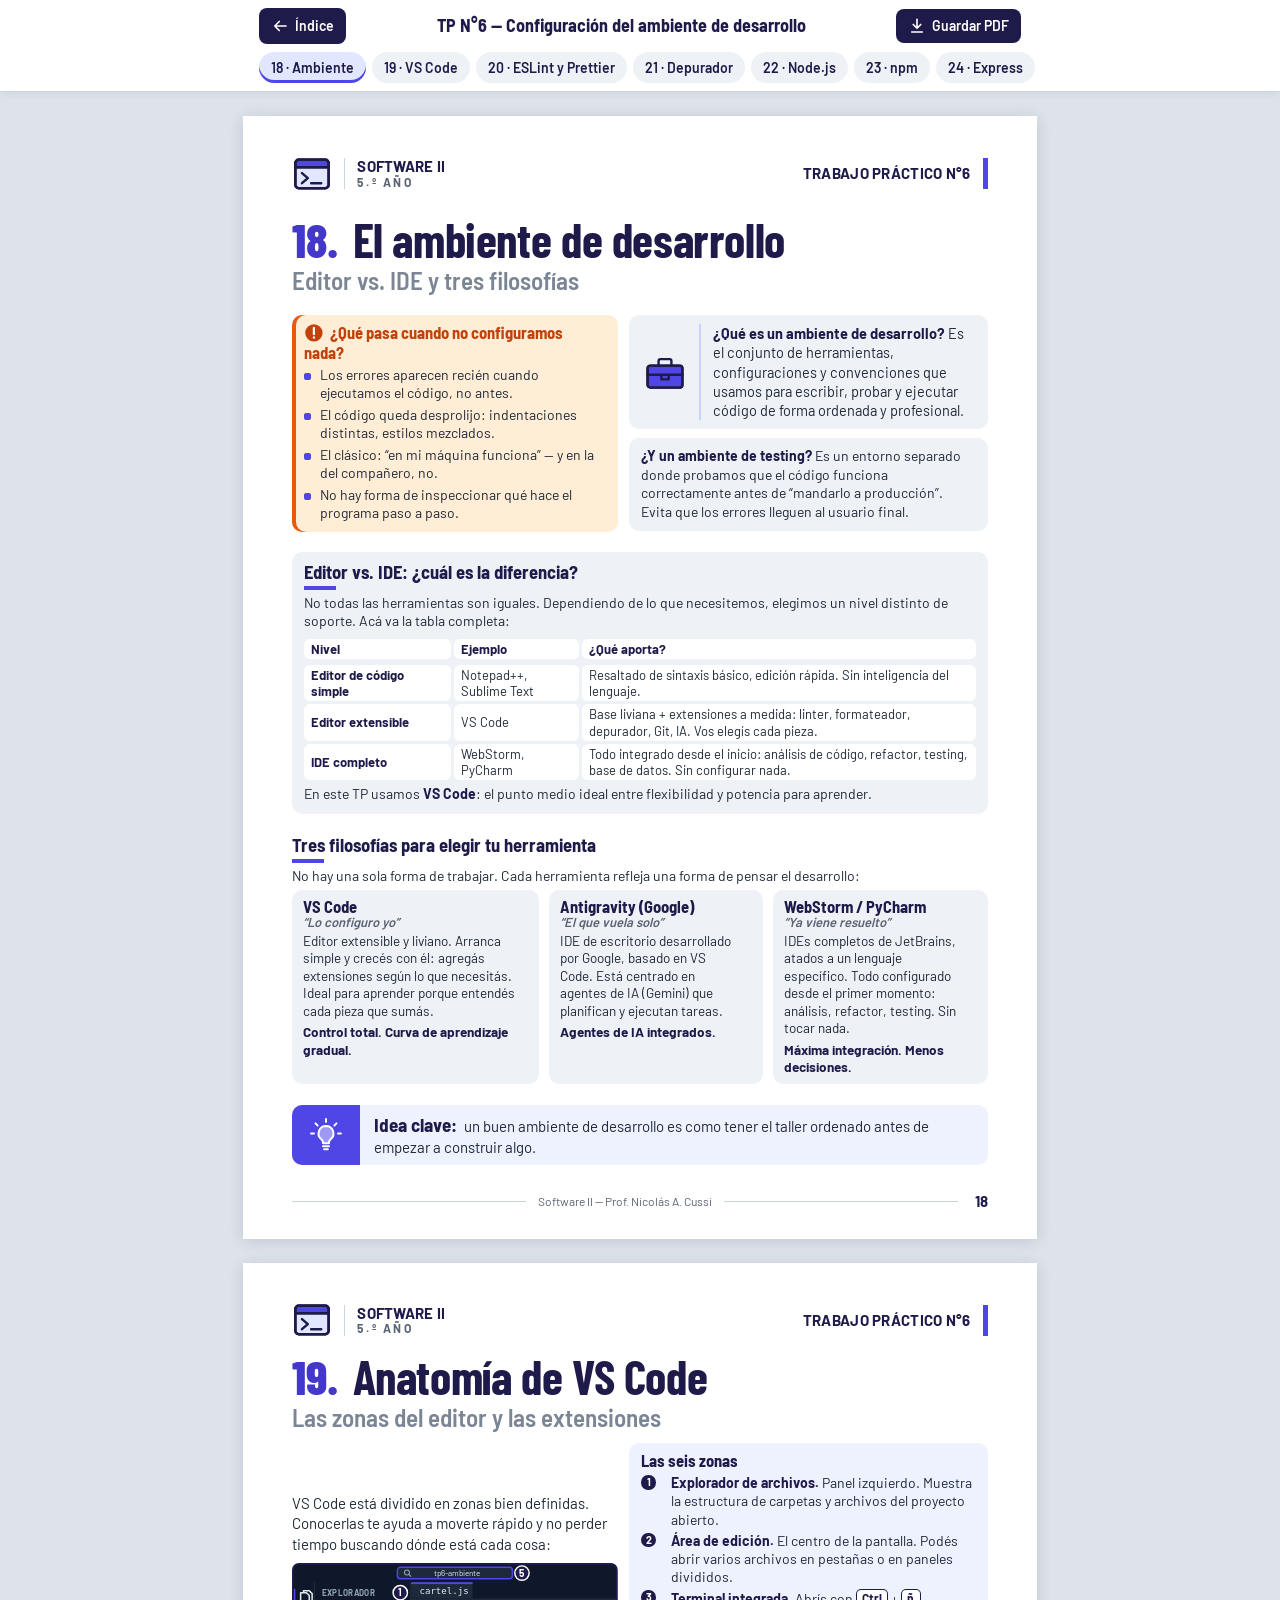
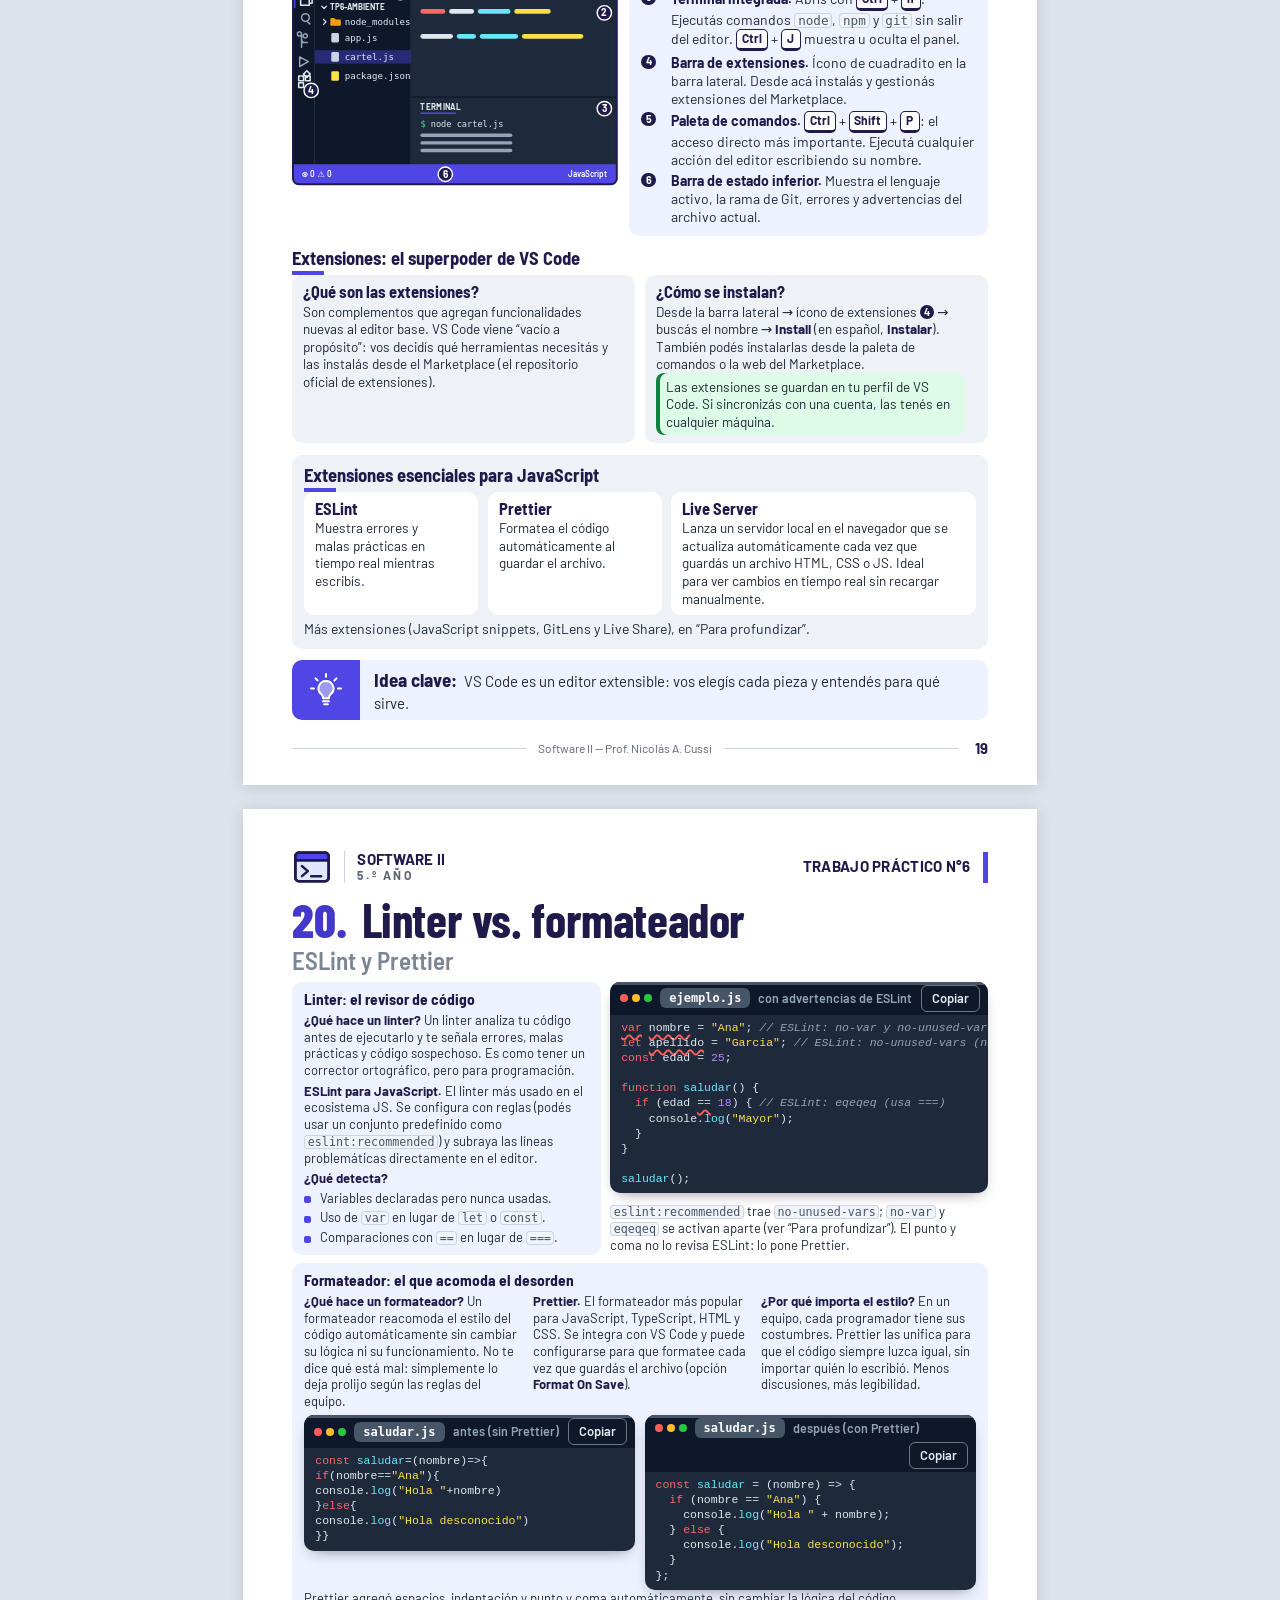
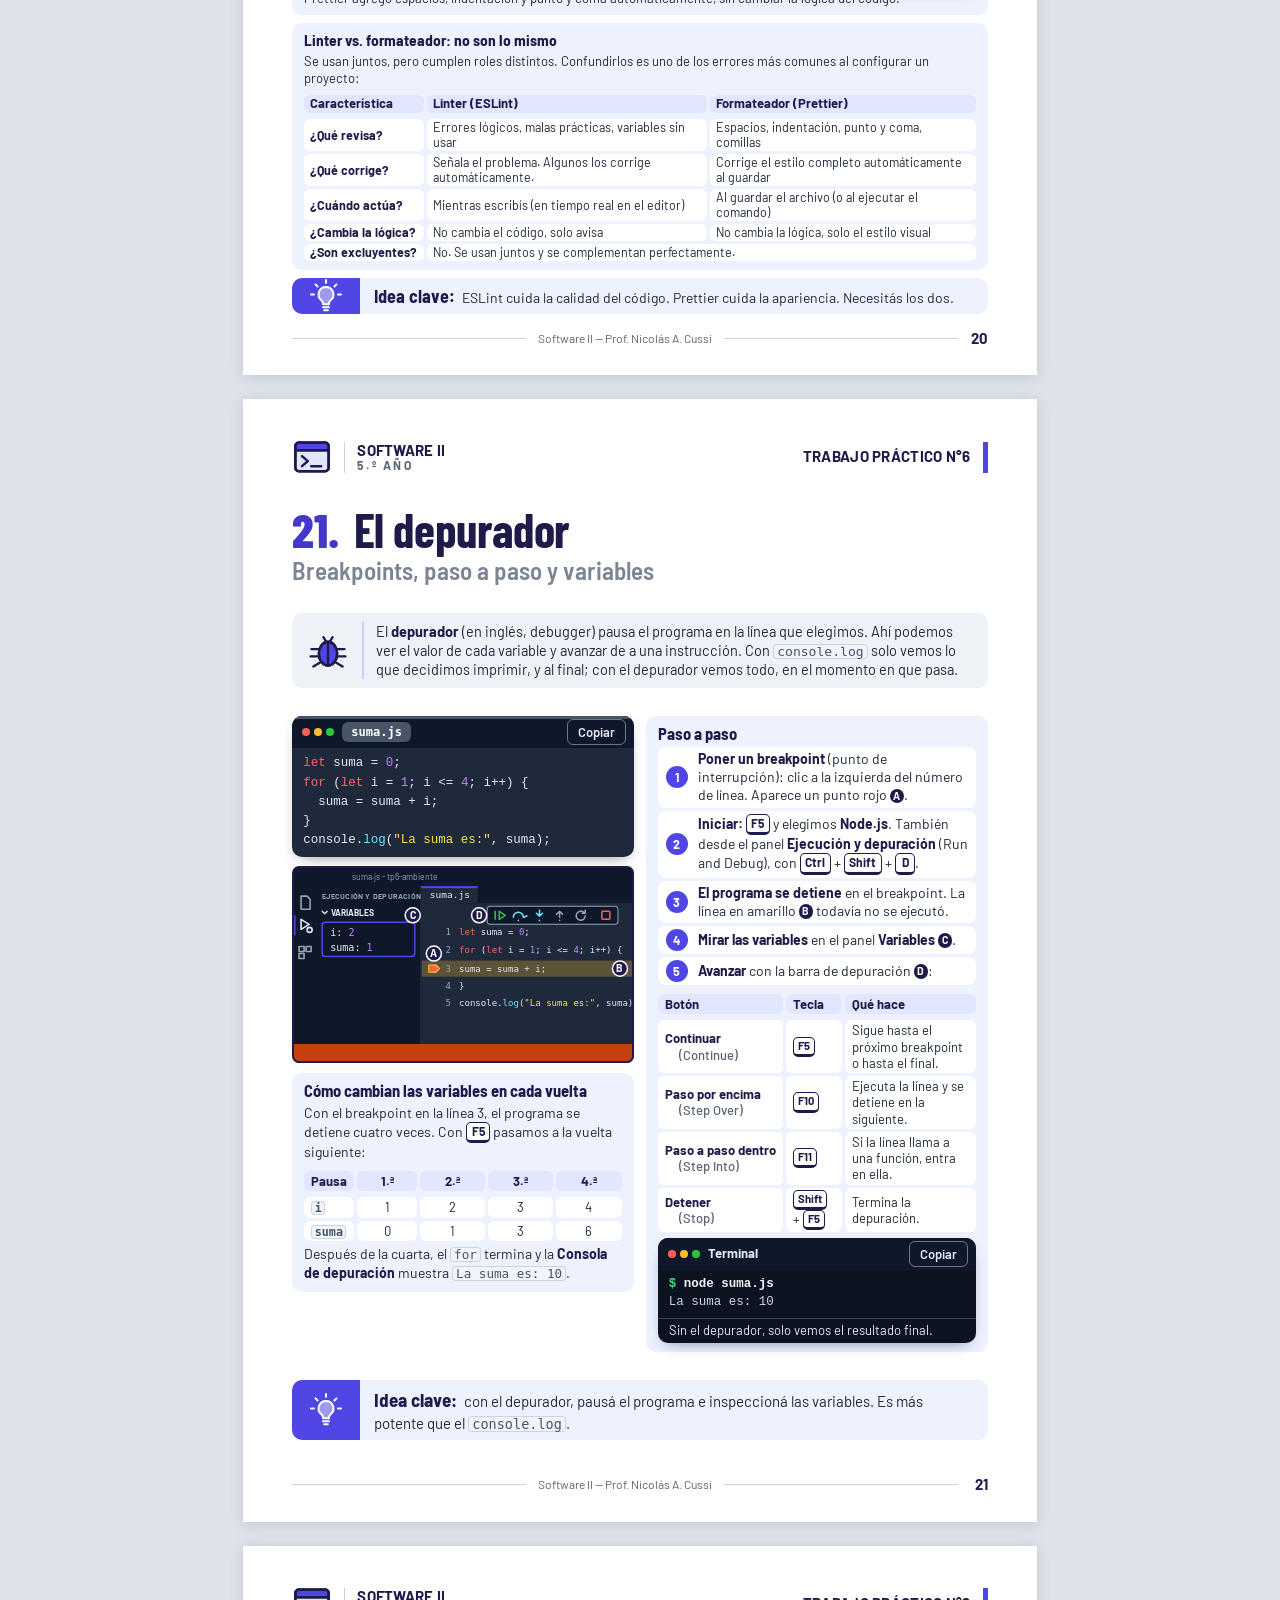
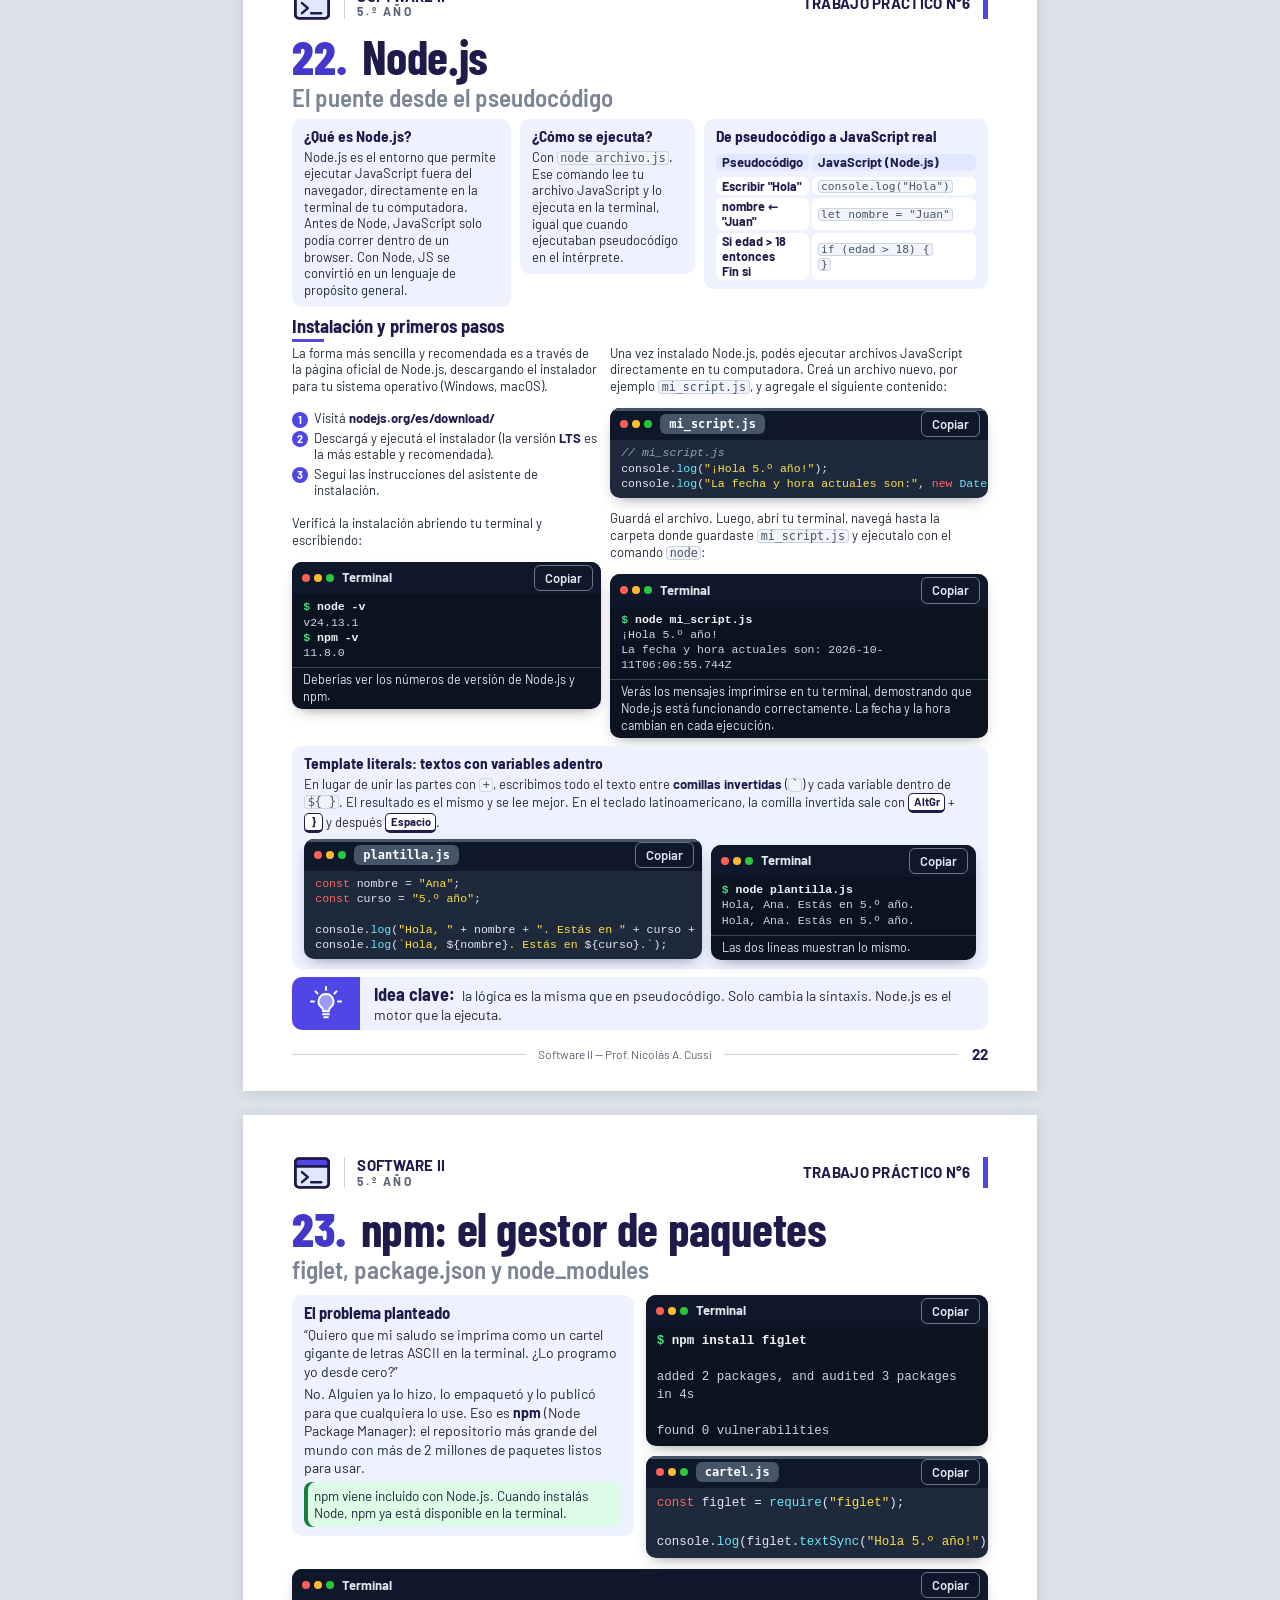
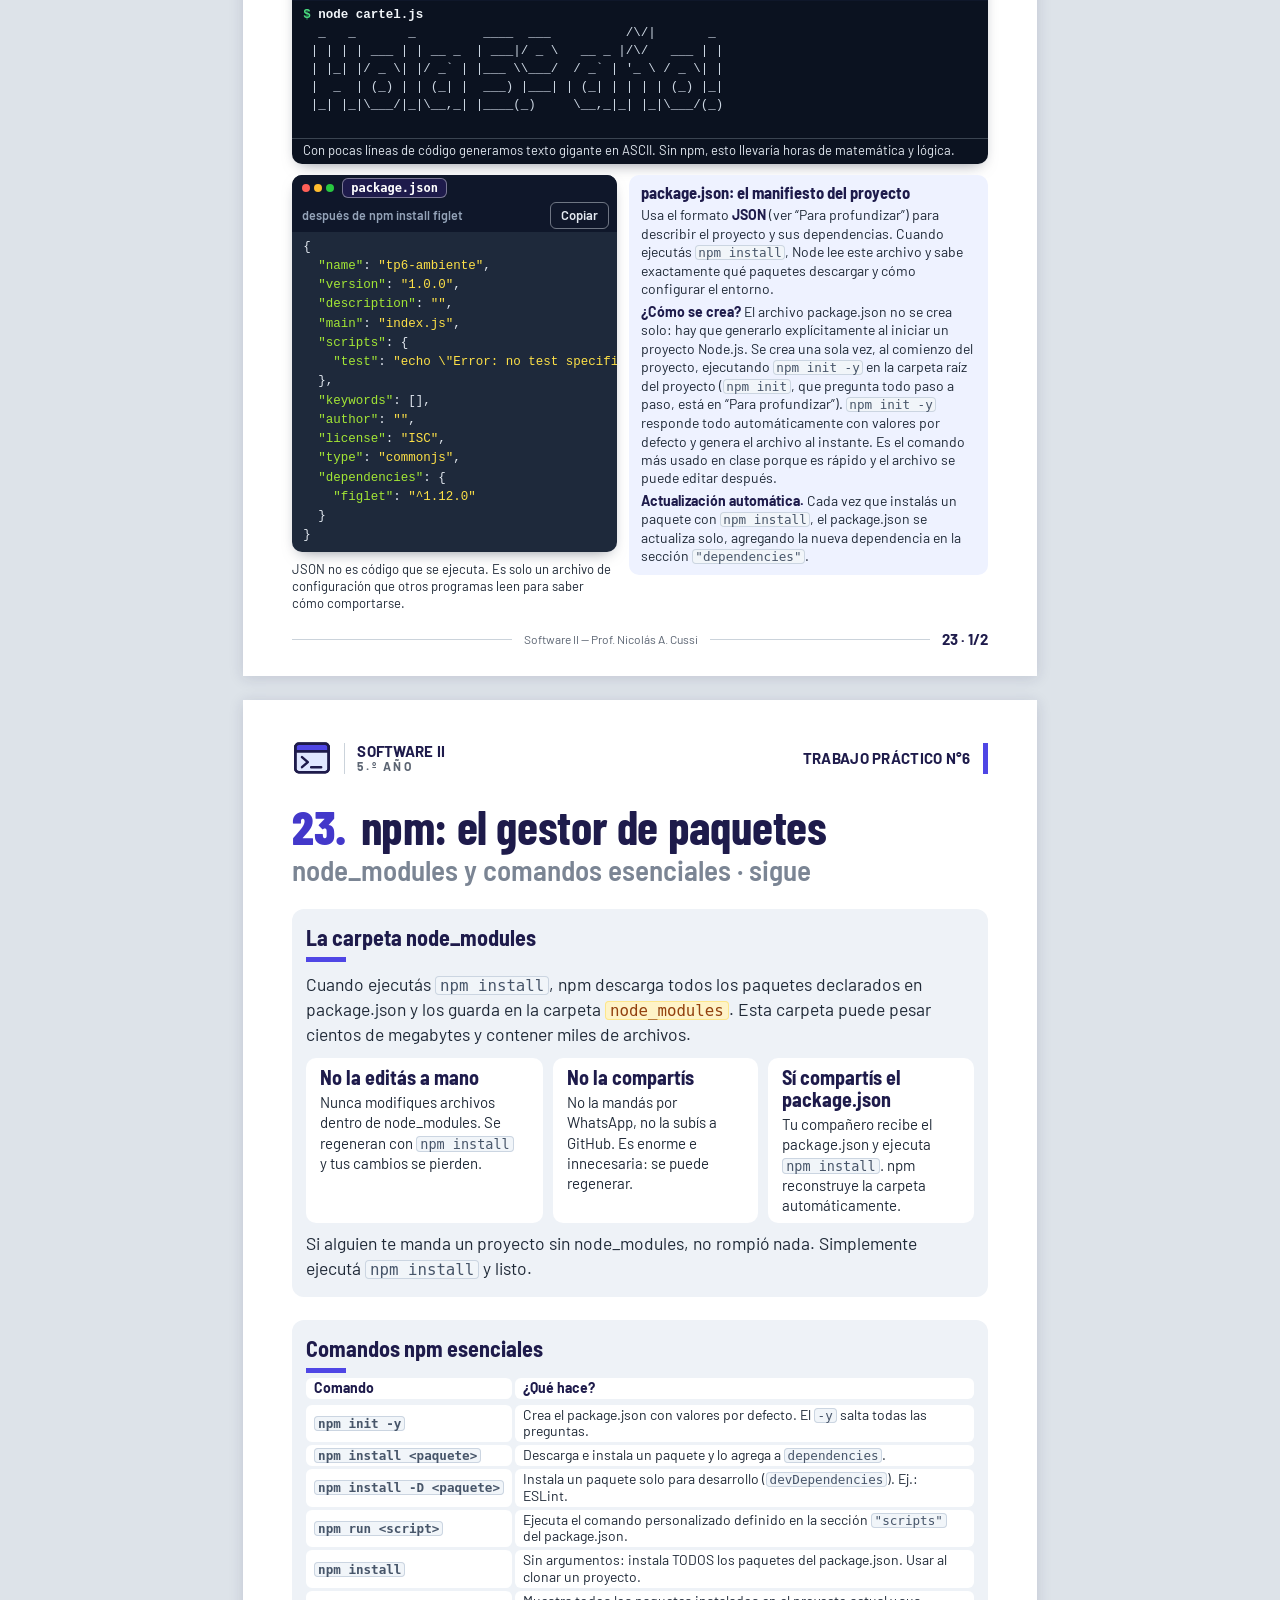
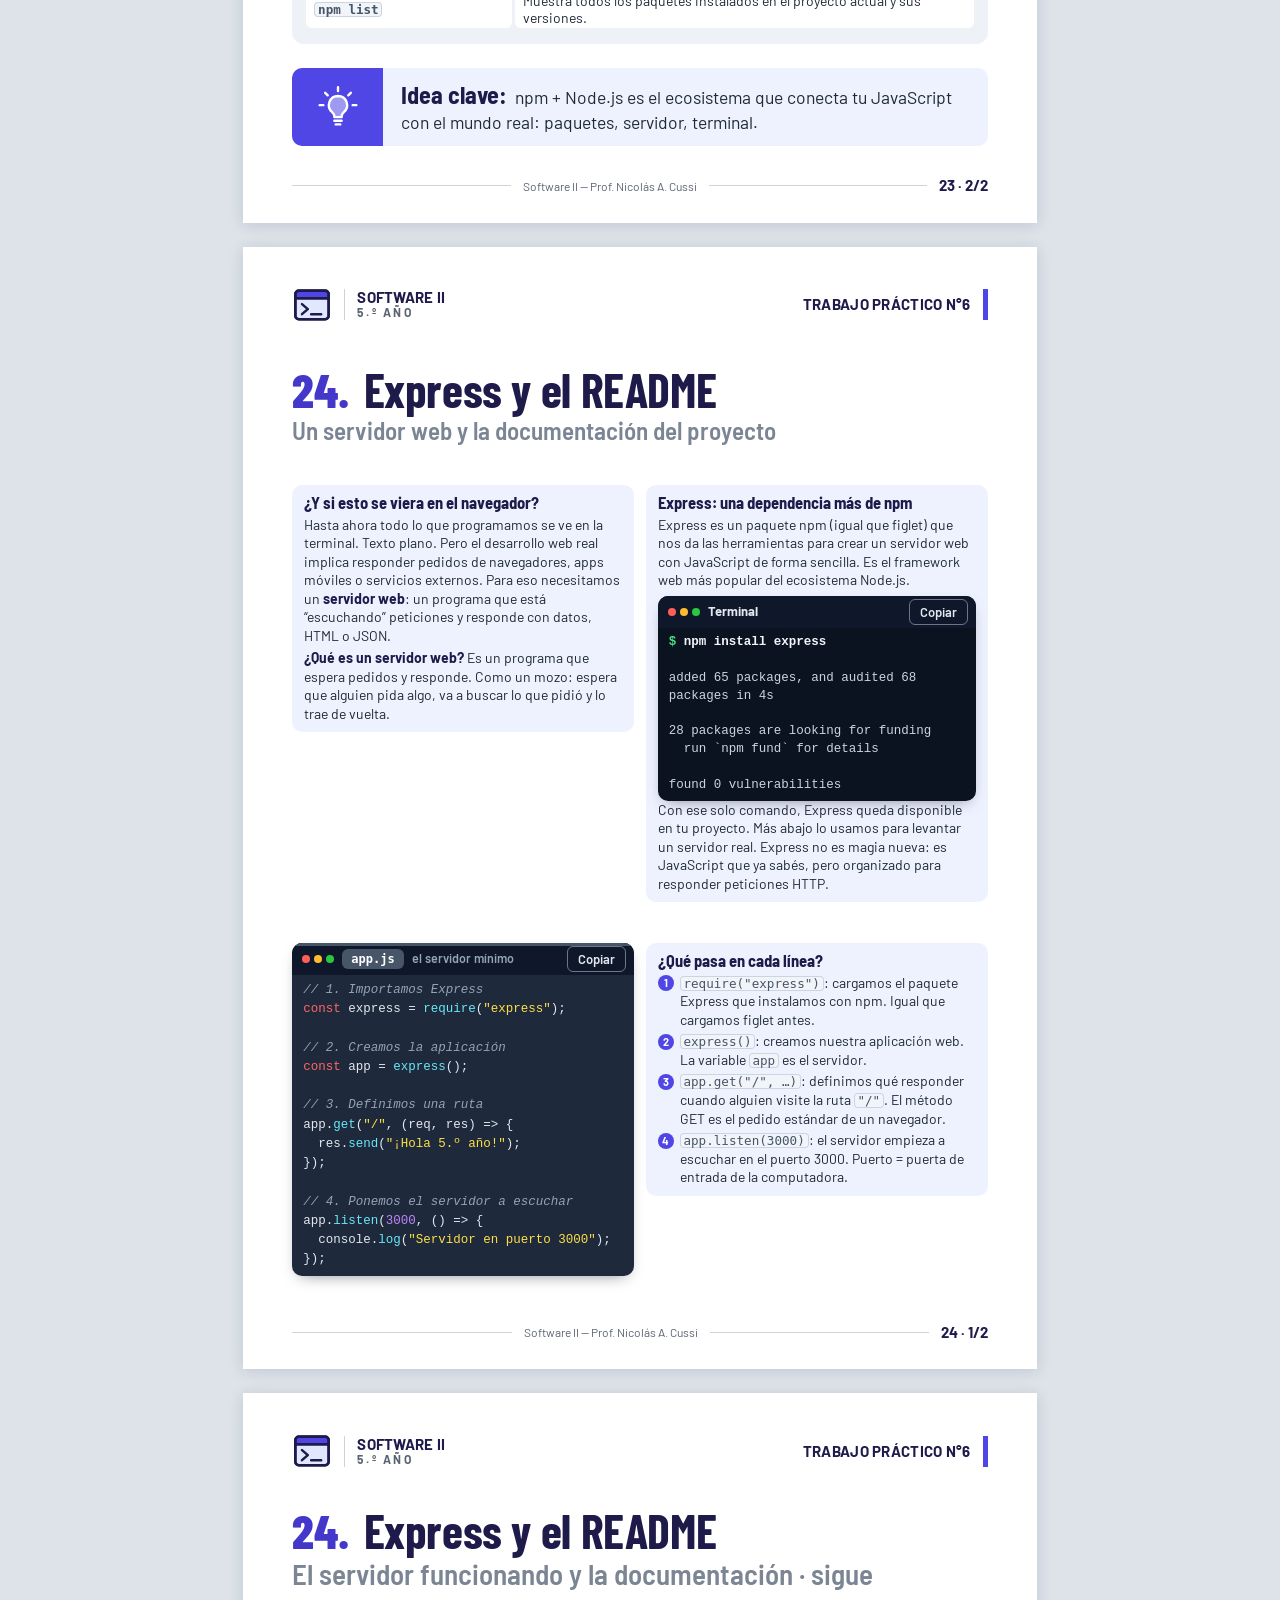
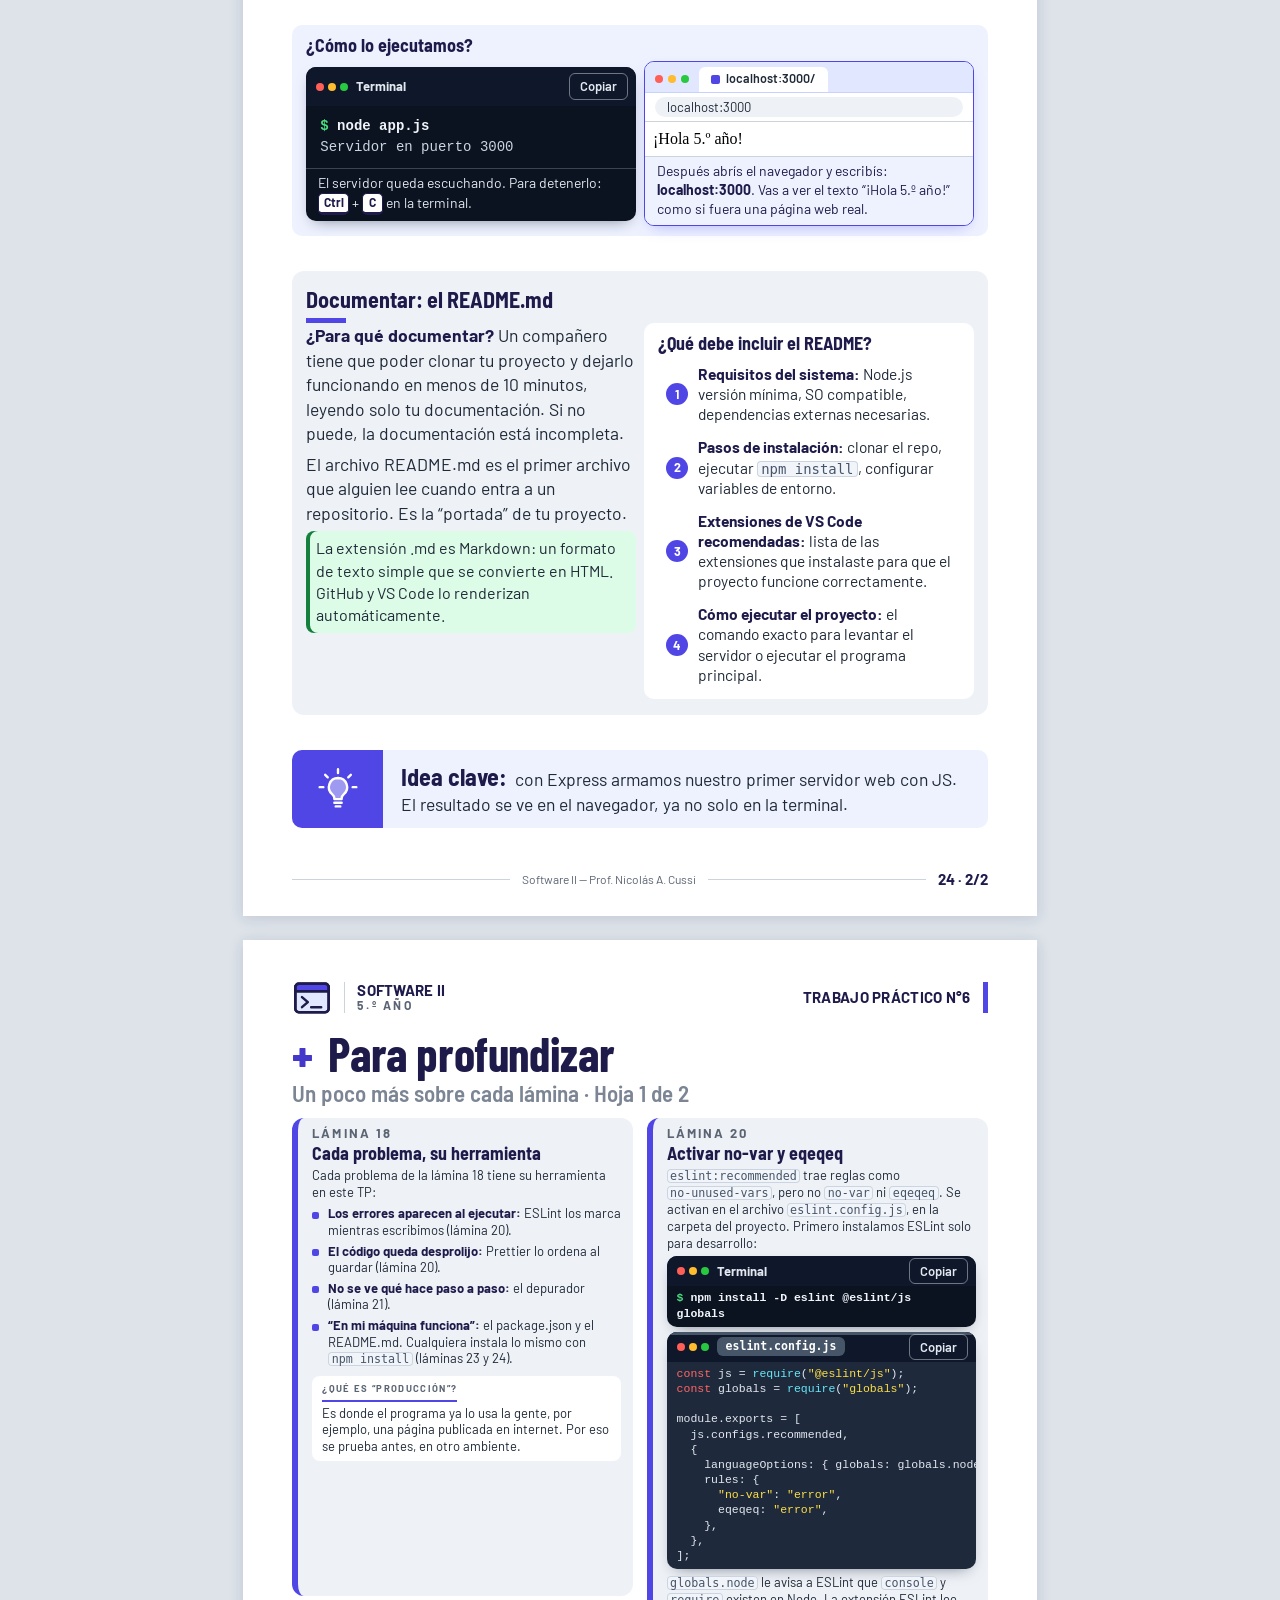
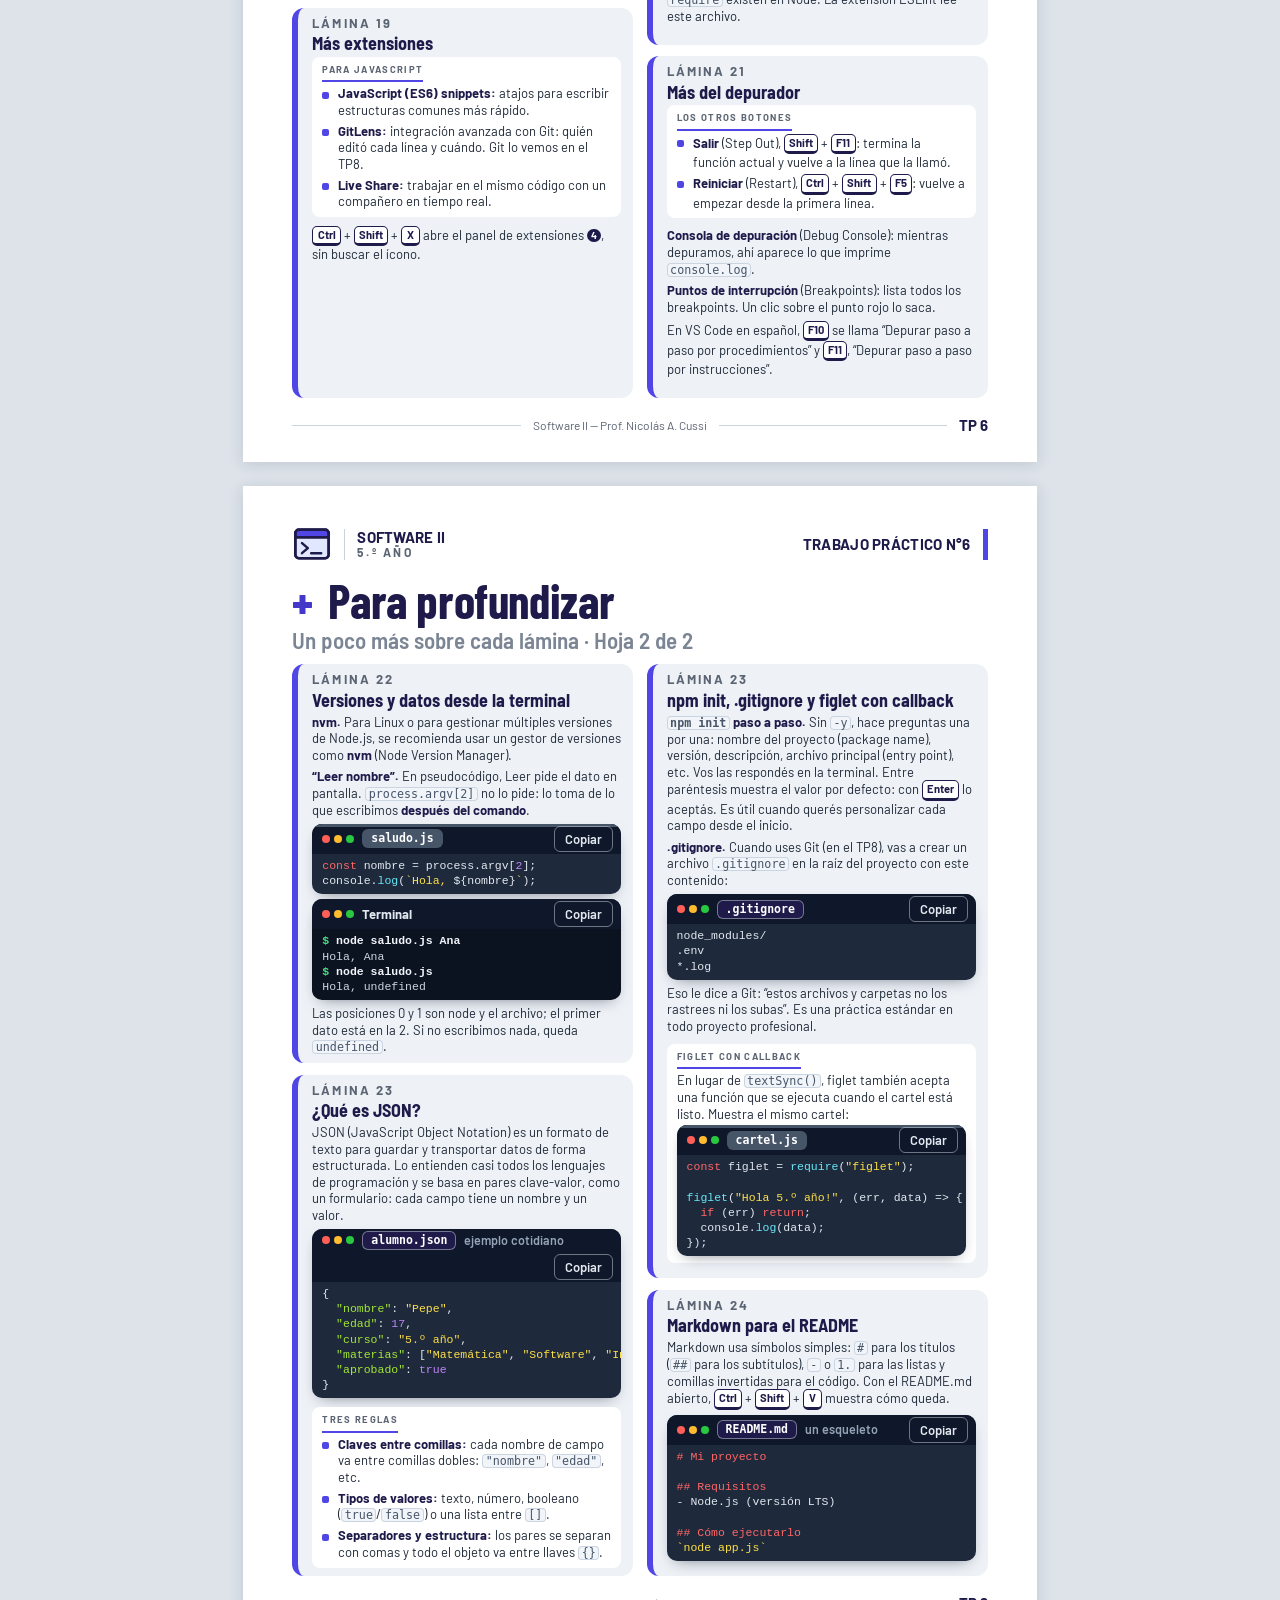
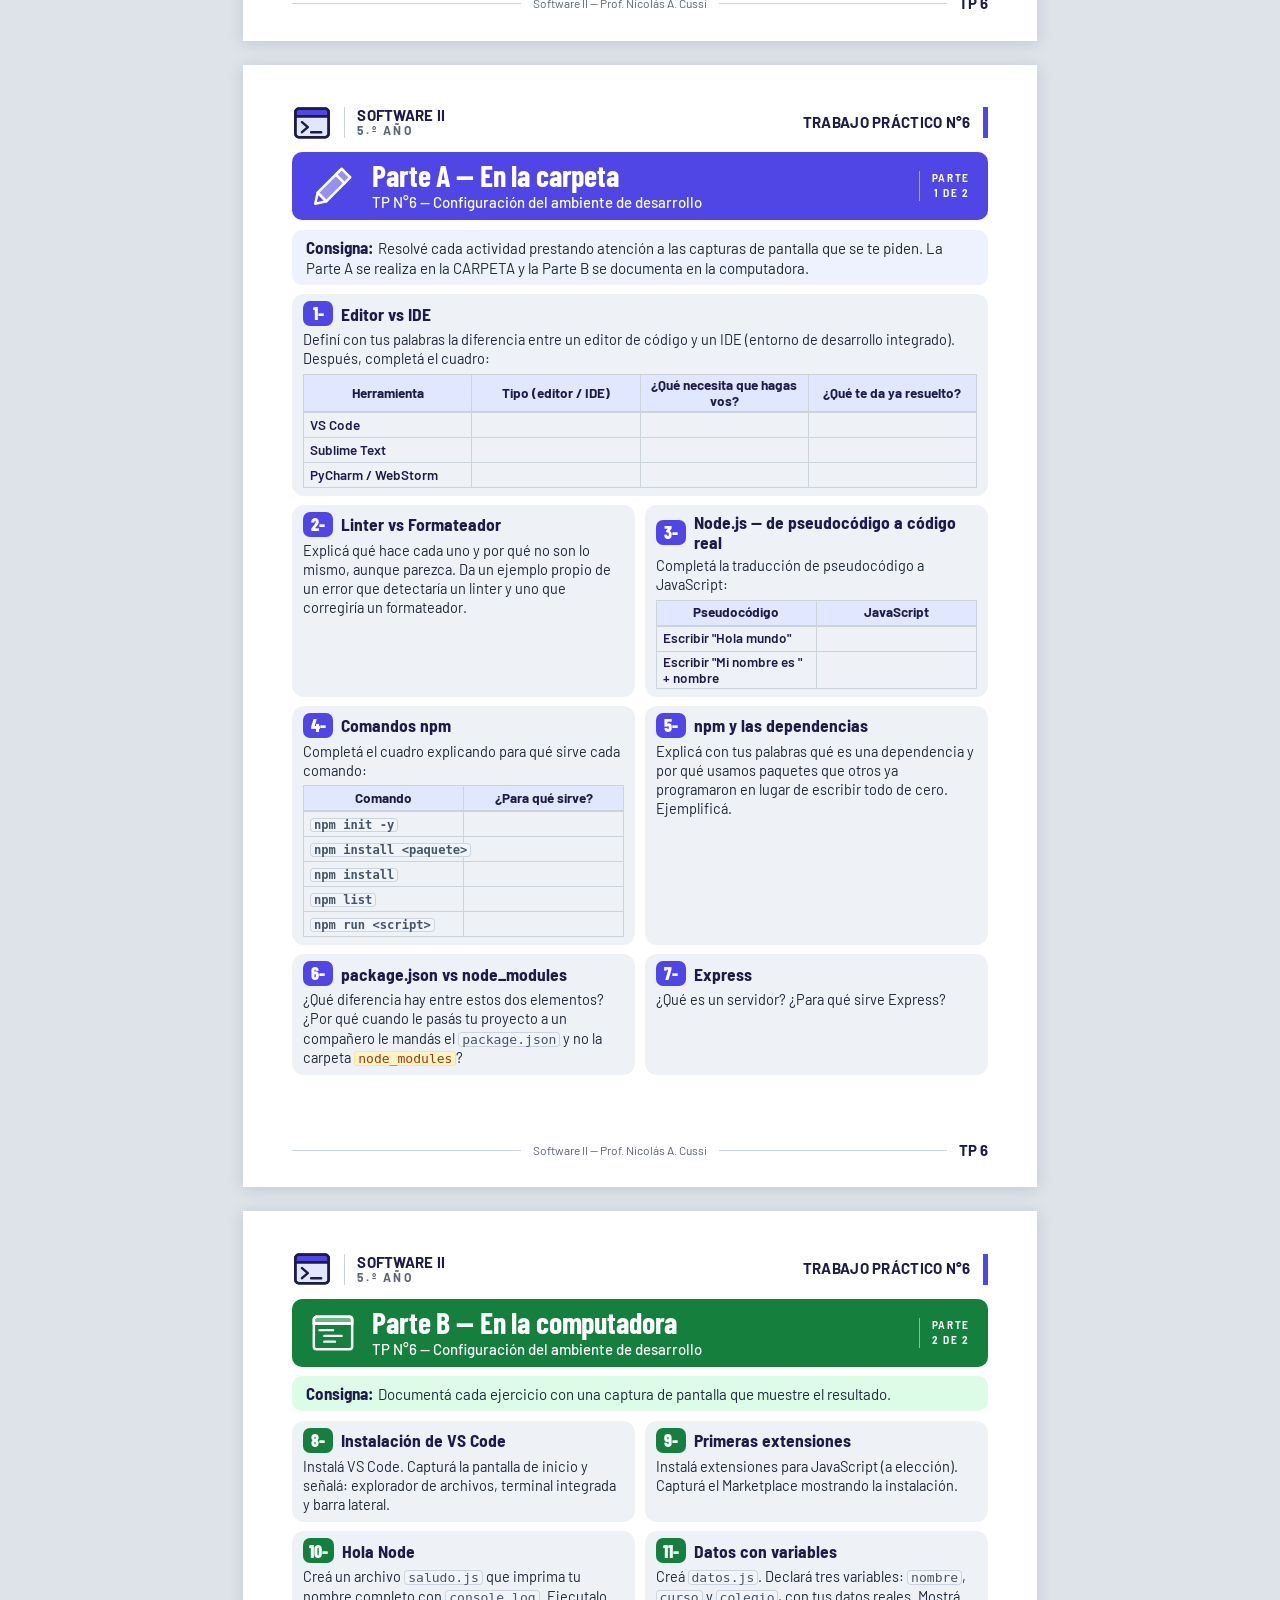
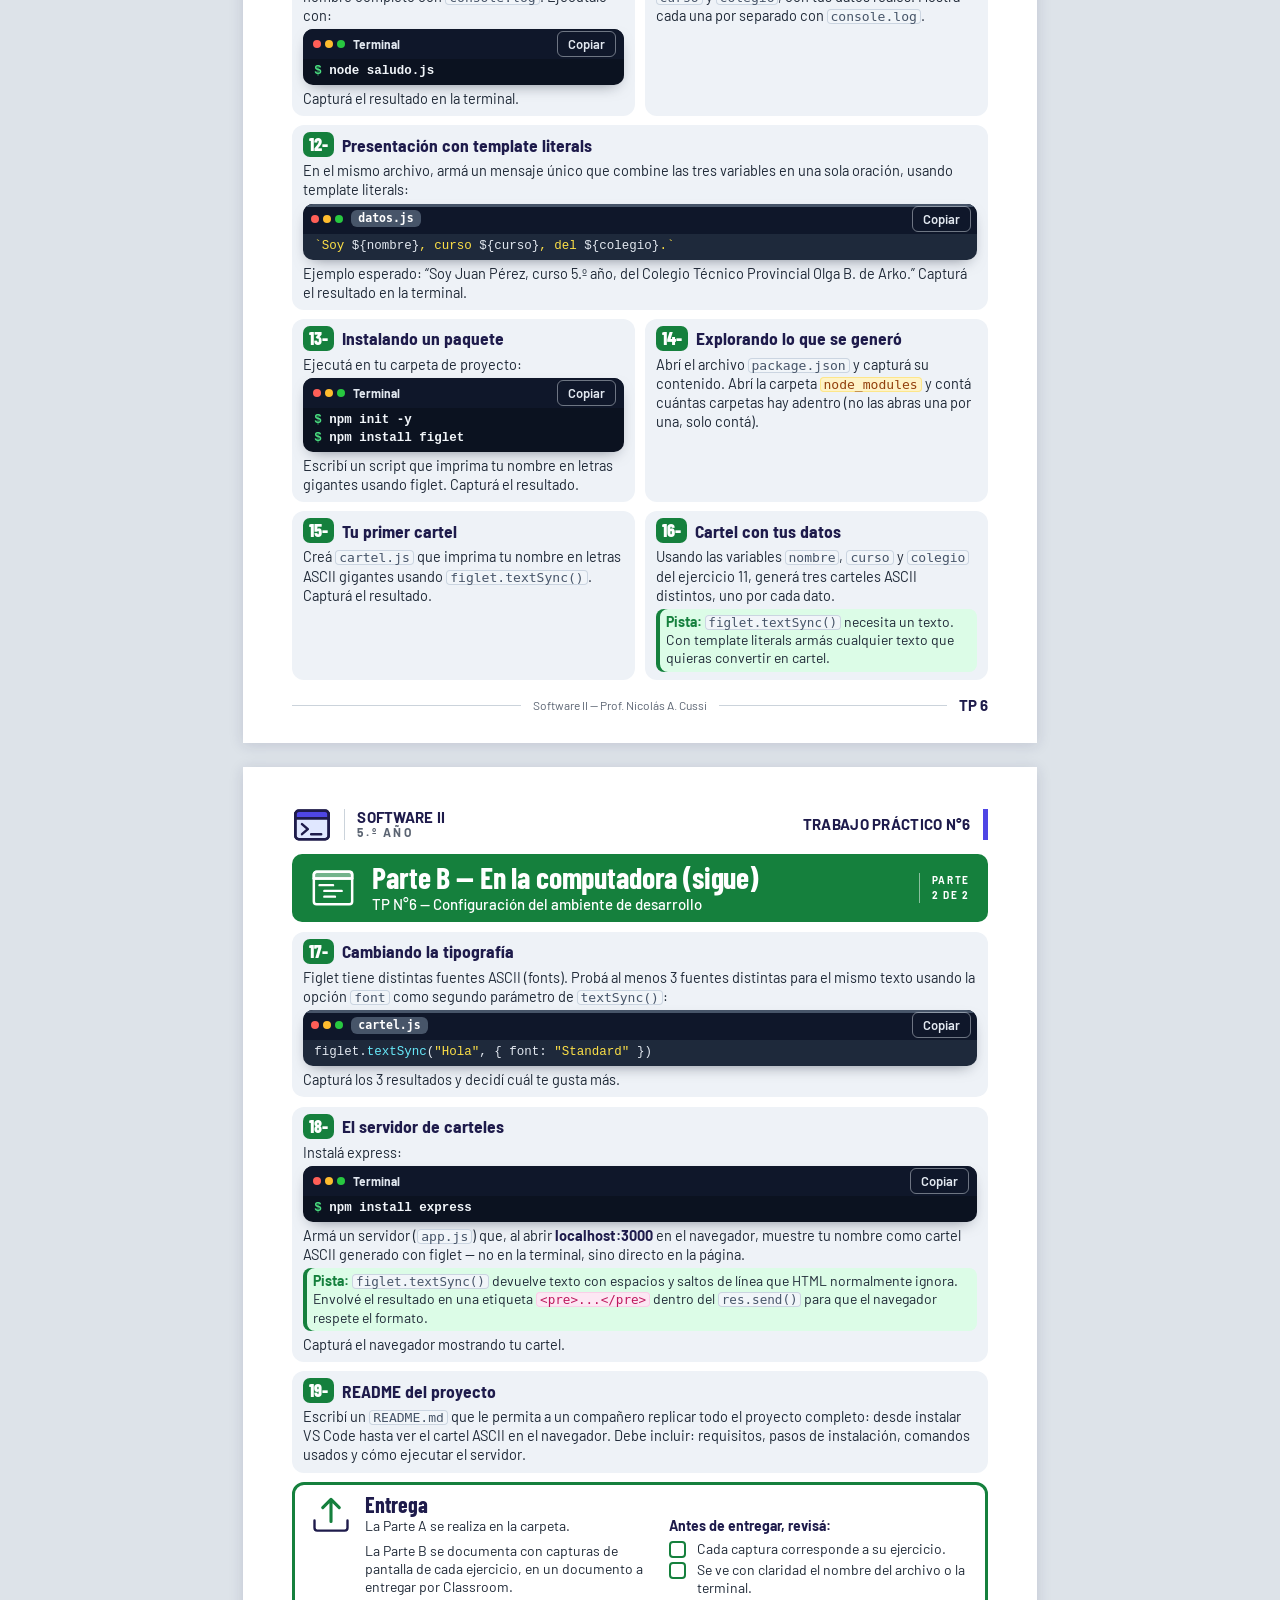
==== commit b3a7283f: "fix: TP6 con el texto original de las diapositivas en las láminas 18, 20, 22, 23 y 24" ====
--- a/unidades/tp06.html
+++ b/unidades/tp06.html
@@ -128,7 +128,7 @@
 
     <section class="panel" aria-labelledby="s18b">
       <h3 class="subtitulo" id="s18b">Editor vs. IDE: ¿cuál es la diferencia?</h3>
-      <p class="texto--sub">No todas las herramientas son iguales. Dependiendo de lo que necesitemos, elegimos un nivel distinto de soporte:</p>
+      <p class="texto--sub">No todas las herramientas son iguales. Dependiendo de lo que necesitemos, elegimos un nivel distinto de soporte. Acá va la tabla completa:</p>
       <table class="tabla-comp tabla-comp--cmd tabla-comp--niveles">
         <caption class="sr-only">Niveles de herramientas: editor de código simple, editor extensible e IDE completo, con un ejemplo de cada uno y lo que aporta</caption>
         <thead><tr><th scope="col">Nivel</th><th scope="col">Ejemplo</th><th scope="col">¿Qué aporta?</th></tr></thead>
@@ -321,7 +321,7 @@
     <div class="ej ej--lint">
       <section class="esquema-nota" aria-labelledby="n20a">
         <h3 id="n20a">Linter: el revisor de código</h3>
-        <p class="esquema-nota__p"><strong>¿Qué hace un linter?</strong> Analiza tu código antes de ejecutarlo y te señala errores, malas prácticas y código sospechoso. Es como tener un corrector ortográfico, pero para programación.</p>
+        <p class="esquema-nota__p"><strong>¿Qué hace un linter?</strong> Un linter analiza tu código antes de ejecutarlo y te señala errores, malas prácticas y código sospechoso. Es como tener un corrector ortográfico, pero para programación.</p>
         <p class="esquema-nota__p esquema-nota__p--sep"><strong>ESLint para JavaScript.</strong> El linter más usado en el ecosistema JS. Se configura con reglas (podés usar un conjunto predefinido como <code class="cod-js">eslint:recommended</code>) y subraya las líneas problemáticas directamente en el editor.</p>
         <p class="esquema-nota__p esquema-nota__p--sep"><strong>¿Qué detecta?</strong></p>
         <ul class="pf__lista pf__lista--fila">
@@ -352,7 +352,7 @@
     <section class="esquema-nota" aria-labelledby="n20b">
       <h3 id="n20b">Formateador: el que acomoda el desorden</h3>
       <div class="tres-col">
-        <p class="esquema-nota__p"><strong>¿Qué hace un formateador?</strong> Reacomoda el estilo del código automáticamente sin cambiar su lógica ni su funcionamiento. No te dice qué está mal: simplemente lo deja prolijo según las reglas del equipo.</p>
+        <p class="esquema-nota__p"><strong>¿Qué hace un formateador?</strong> Un formateador reacomoda el estilo del código automáticamente sin cambiar su lógica ni su funcionamiento. No te dice qué está mal: simplemente lo deja prolijo según las reglas del equipo.</p>
         <p class="esquema-nota__p"><strong>Prettier.</strong> El formateador más popular para JavaScript, TypeScript, HTML y CSS. Se integra con VS Code y puede configurarse para que formatee cada vez que guardás el archivo (opción <strong lang="en">Format On Save</strong>).</p>
         <p class="esquema-nota__p"><strong>¿Por qué importa el estilo?</strong> En un equipo, cada programador tiene sus costumbres. Prettier las unifica para que el código siempre luzca igual, sin importar quién lo escribió. Menos discusiones, más legibilidad.</p>
       </div>
@@ -619,24 +619,24 @@
 v24.13.1
 <span class="t-cmd"><span class="t-prompt" aria-hidden="true">$ </span>npm -v</span>
 11.8.0</code></pre>
-            <p class="terminal__nota">Deberías ver los números de versión de Node.js y npm (pueden ser otros).</p>
+            <p class="terminal__nota">Deberías ver los números de versión de Node.js y npm.</p>
           </figure>
         </div>
         <div class="ej-col">
-          <p class="texto--sub">Una vez instalado Node.js, creá un archivo nuevo, por ejemplo <code class="cod-js">mi_script.js</code>, y agregale el siguiente contenido:</p>
+          <p class="texto--sub">Una vez instalado Node.js, podés ejecutar archivos JavaScript directamente en tu computadora. Creá un archivo nuevo, por ejemplo <code class="cod-js">mi_script.js</code>, y agregale el siguiente contenido:</p>
           <figure class="codigo codigo--js" id="ej-22">
             <figcaption><span class="codigo__archivo">mi_script.js</span></figcaption>
             <pre tabindex="0" aria-label="Código de mi_script.js"><code><span class="c-com">// mi_script.js</span>
 console.<span class="c-fun">log</span>(<span class="c-str">"¡Hola 5.º año!"</span>);
 console.<span class="c-fun">log</span>(<span class="c-str">"La fecha y hora actuales son:"</span>, <span class="c-etq">new</span> <span class="c-fun">Date</span>());</code></pre>
           </figure>
-          <p class="texto--sub">Guardá el archivo. Luego, en la terminal, andá a la carpeta donde guardaste <code class="cod-js">mi_script.js</code> y ejecutalo con el comando <code class="cod-js">node</code>:</p>
+          <p class="texto--sub">Guardá el archivo. Luego, abrí tu terminal, navegá hasta la carpeta donde guardaste <code class="cod-js">mi_script.js</code> y ejecutalo con el comando <code class="cod-js">node</code>:</p>
           <figure class="terminal">
             <figcaption><span class="terminal__titulo">Terminal</span></figcaption>
             <pre tabindex="0" aria-label="Terminal: node mi_script.js y su salida"><code><span class="t-cmd"><span class="t-prompt" aria-hidden="true">$ </span>node mi_script.js</span>
 ¡Hola 5.º año!
 La fecha y hora actuales son: 2026-10-11T06:06:55.744Z</code></pre>
-            <p class="terminal__nota">La fecha y la hora cambian en cada ejecución.</p>
+            <p class="terminal__nota">Verás los mensajes imprimirse en tu terminal, demostrando que Node.js está funcionando correctamente. La fecha y la hora cambian en cada ejecución.</p>
           </figure>
         </div>
       </div>
@@ -644,7 +644,7 @@
 
     <section class="esquema-nota" aria-labelledby="s22d">
       <h3 id="s22d">Template literals: textos con variables adentro</h3>
-      <p class="esquema-nota__p">Para armar un texto con variables podemos unir las partes con <code class="cod-js">+</code>, o escribir todo entre <strong>comillas invertidas</strong> (<code class="cod-js">`</code>) y poner cada variable dentro de <code class="cod-js">${ }</code>. El resultado es el mismo, y se lee mejor. En el teclado latinoamericano, la comilla invertida sale con <kbd>AltGr</kbd> + <kbd>}</kbd> y después <kbd>Espacio</kbd>.</p>
+      <p class="esquema-nota__p">En lugar de unir las partes con <code class="cod-js">+</code>, escribimos todo el texto entre <strong>comillas invertidas</strong> (<code class="cod-js">`</code>) y cada variable dentro de <code class="cod-js">${ }</code>. El resultado es el mismo y se lee mejor. En el teclado latinoamericano, la comilla invertida sale con <kbd>AltGr</kbd> + <kbd>}</kbd> y después <kbd>Espacio</kbd>.</p>
       <div class="ej ej--plantilla">
         <figure class="codigo codigo--js" id="ej-22b">
         <figcaption><span class="codigo__archivo">plantilla.js</span></figcaption>
@@ -729,6 +729,7 @@
     </figure>
 
     <div class="ej ej--res ej--pkg">
+      <div class="ej-col">
       <figure class="codigo codigo--neutro" id="ej-23b">
         <figcaption><span class="codigo__archivo">package.json</span><span class="codigo__donde">después de npm install figlet</span></figcaption>
         <pre tabindex="0" aria-label="Contenido de package.json"><code>{
@@ -748,12 +749,13 @@
   }
 }</code></pre>
       </figure>
+      <p class="ej-nota">JSON no es código que se ejecuta. Es solo un archivo de configuración que otros programas leen para saber cómo comportarse.</p>
+      </div>
       <section class="esquema-nota" aria-labelledby="n23b">
         <h3 id="n23b">package.json: el manifiesto del proyecto</h3>
         <p class="esquema-nota__p">Usa el formato <strong>JSON</strong> (ver “Para profundizar”) para describir el proyecto y sus dependencias. Cuando ejecutás <code class="cod-js">npm install</code>, Node lee este archivo y sabe exactamente qué paquetes descargar y cómo configurar el entorno.</p>
-        <p class="esquema-nota__p esquema-nota__p--sep"><strong>¿Cómo se crea?</strong> No se crea solo: se genera una sola vez, al comienzo del proyecto, con <code class="cod-js">npm init -y</code> en la carpeta raíz. El <code class="cod-js">-y</code> responde todo con valores por defecto; el archivo se puede editar después.</p>
+        <p class="esquema-nota__p esquema-nota__p--sep"><strong>¿Cómo se crea?</strong> El archivo package.json no se crea solo: hay que generarlo explícitamente al iniciar un proyecto Node.js. Se crea una sola vez, al comienzo del proyecto, ejecutando <code class="cod-js">npm init -y</code> en la carpeta raíz del proyecto (<code class="cod-js">npm init</code>, que pregunta todo paso a paso, está en “Para profundizar”). <code class="cod-js">npm init -y</code> responde todo automáticamente con valores por defecto y genera el archivo al instante. Es el comando más usado en clase porque es rápido y el archivo se puede editar después.</p>
         <p class="esquema-nota__p esquema-nota__p--sep"><strong>Actualización automática.</strong> Cada vez que instalás un paquete con <code class="cod-js">npm install</code>, el package.json se actualiza solo, agregando la nueva dependencia en la sección <code class="cod-js">"dependencies"</code>.</p>
-        <p class="esquema-nota__p esquema-nota__p--sep">JSON no es código que se ejecuta. Es solo un archivo de configuración que otros programas leen para saber cómo comportarse.</p>
       </section>
     </div>
 
@@ -853,7 +855,7 @@
 
 found 0 vulnerabilities</code></pre>
         </figure>
-        <p class="esquema-nota__p">Con ese solo comando, Express queda disponible en tu proyecto. Express no es magia nueva: es JavaScript que ya sabés, pero organizado para responder peticiones HTTP.</p>
+        <p class="esquema-nota__p">Con ese solo comando, Express queda disponible en tu proyecto. Más abajo lo usamos para levantar un servidor real. Express no es magia nueva: es JavaScript que ya sabés, pero organizado para responder peticiones HTTP.</p>
       </section>
     </div>
 
@@ -924,7 +926,7 @@
           <div class="resultado__barra" aria-hidden="true"><span class="resultado__puntos"></span><span class="resultado__pestana">localhost:3000/</span></div>
           <div class="resultado__dir" aria-hidden="true"><span>localhost:3000</span></div>
           <p class="resultado__pagina" style="--alto:30px">¡Hola 5.º año!</p>
-          <figcaption class="resultado__nota">Abrí el navegador en <strong>localhost:3000</strong> y vas a ver el texto como si fuera una página web real.</figcaption>
+          <figcaption class="resultado__nota">Después abrís el navegador y escribís: <strong>localhost:3000</strong>. Vas a ver el texto “¡Hola 5.º año!” como si fuera una página web real.</figcaption>
         </figure>
       </div>
     </section>
--- a/assets/css/estilos.css
+++ b/assets/css/estilos.css
@@ -942,6 +942,7 @@
   .ej--tres { grid-template-columns: minmax(0, 1fr) minmax(0, .85fr) minmax(0, 1.25fr); align-items: start; }
   .tres-col { grid-template-columns: repeat(3, minmax(0, 1fr)); }
   .ej--plantilla { grid-template-columns: minmax(0, 1.5fr) minmax(0, 1fr); align-items: start; margin-top: 6px; }
+  .ej--primeros { grid-template-columns: minmax(0, .9fr) minmax(0, 1.1fr); }
 }
 
 /* ==========================================================
@@ -1205,6 +1206,8 @@
   .lamina--mas-densa .ej--lint .codigo pre { font-size: 11.5px; }
   .lamina--mas-densa .terminal__nota, .lamina--mas-densa .codigo__donde { font-size: 12.5px; }
   .lamina--mas-densa { gap: 2.1mm; }
+  .lamina--mas-densa .subtitulo::after { height: 3px; margin-top: 2px; }
+  .lamina--mas-densa .texto--sub { margin: 3px 0 4px; }
   .lamina--mas-densa .esquema-par, .lamina--mas-densa .ej { gap: 2.4mm; }
   .lamina--mas-densa .tabla-comp--cmd td, .lamina--mas-densa .tabla-comp--cmd th { line-height: 1.2; }
   .lamina--mas-densa .ej--tres { grid-template-columns: minmax(0, 1fr) minmax(0, .8fr) minmax(0, 1.3fr); }
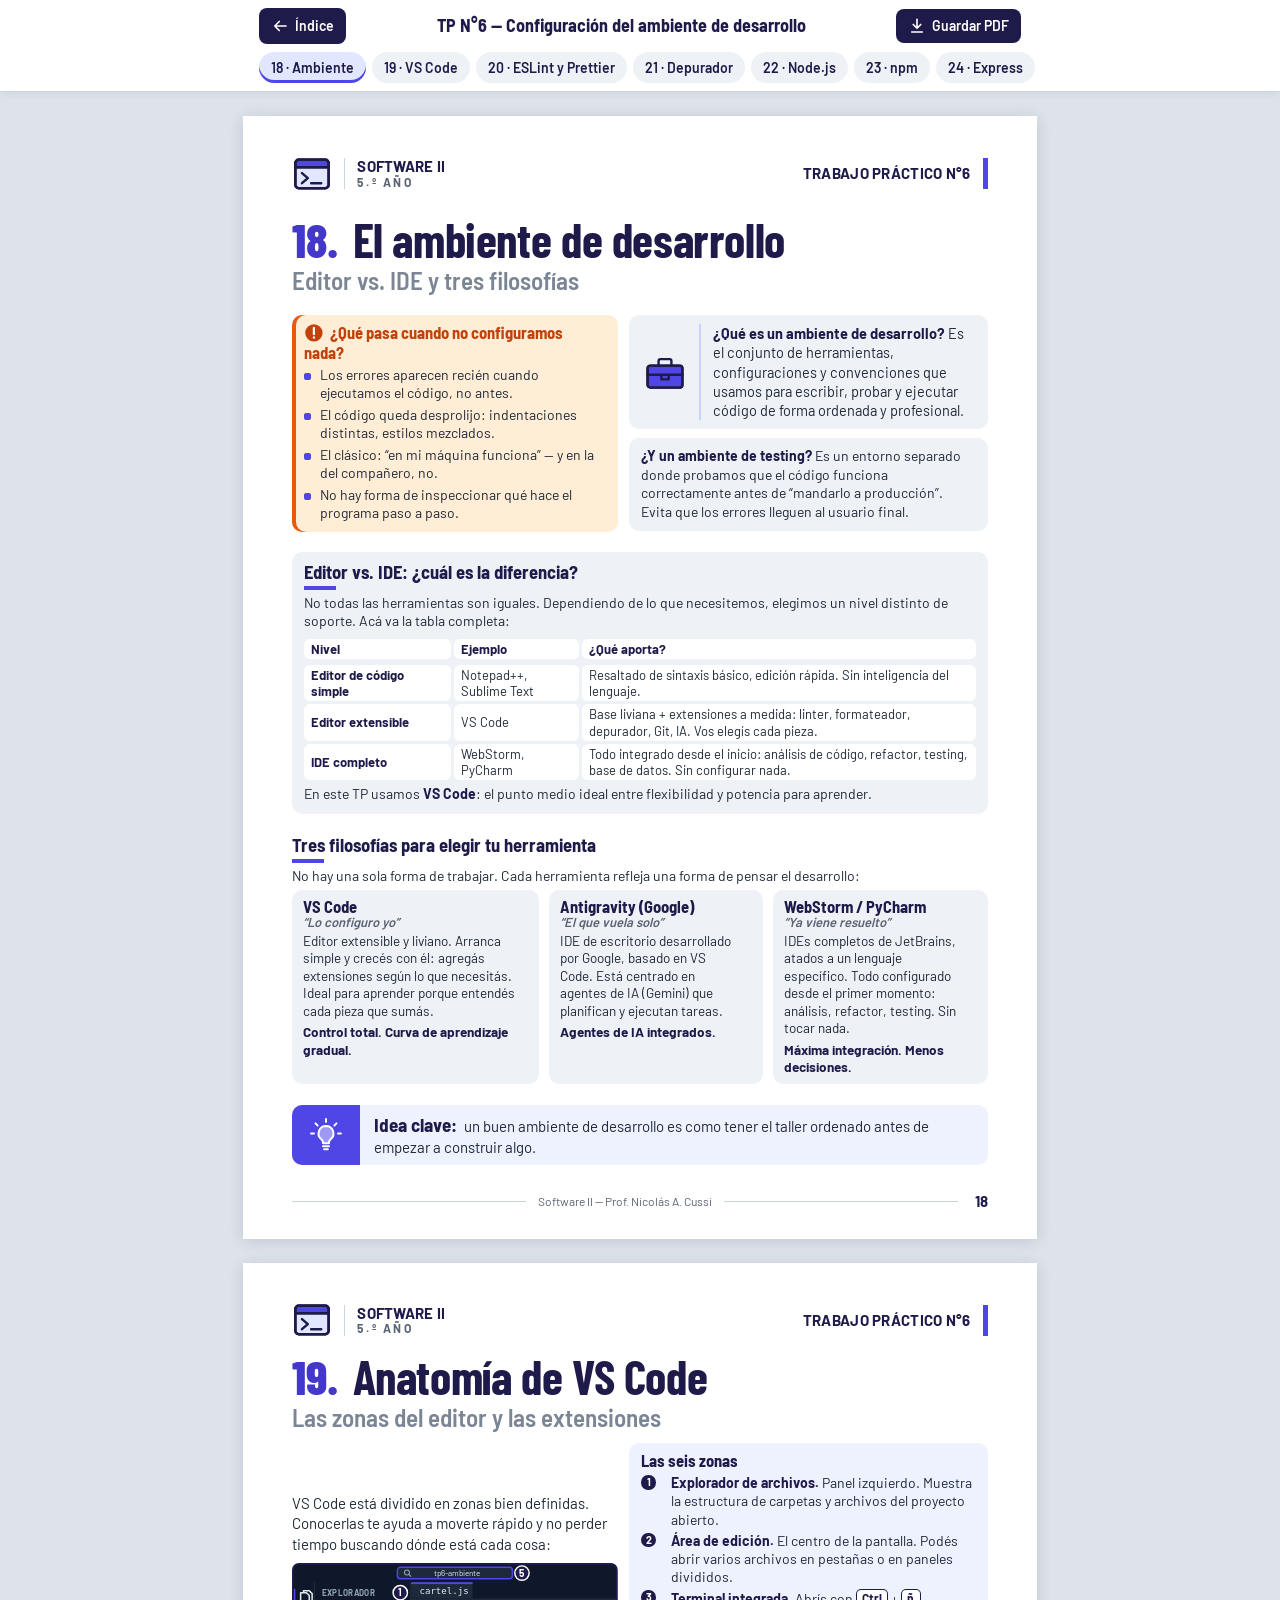
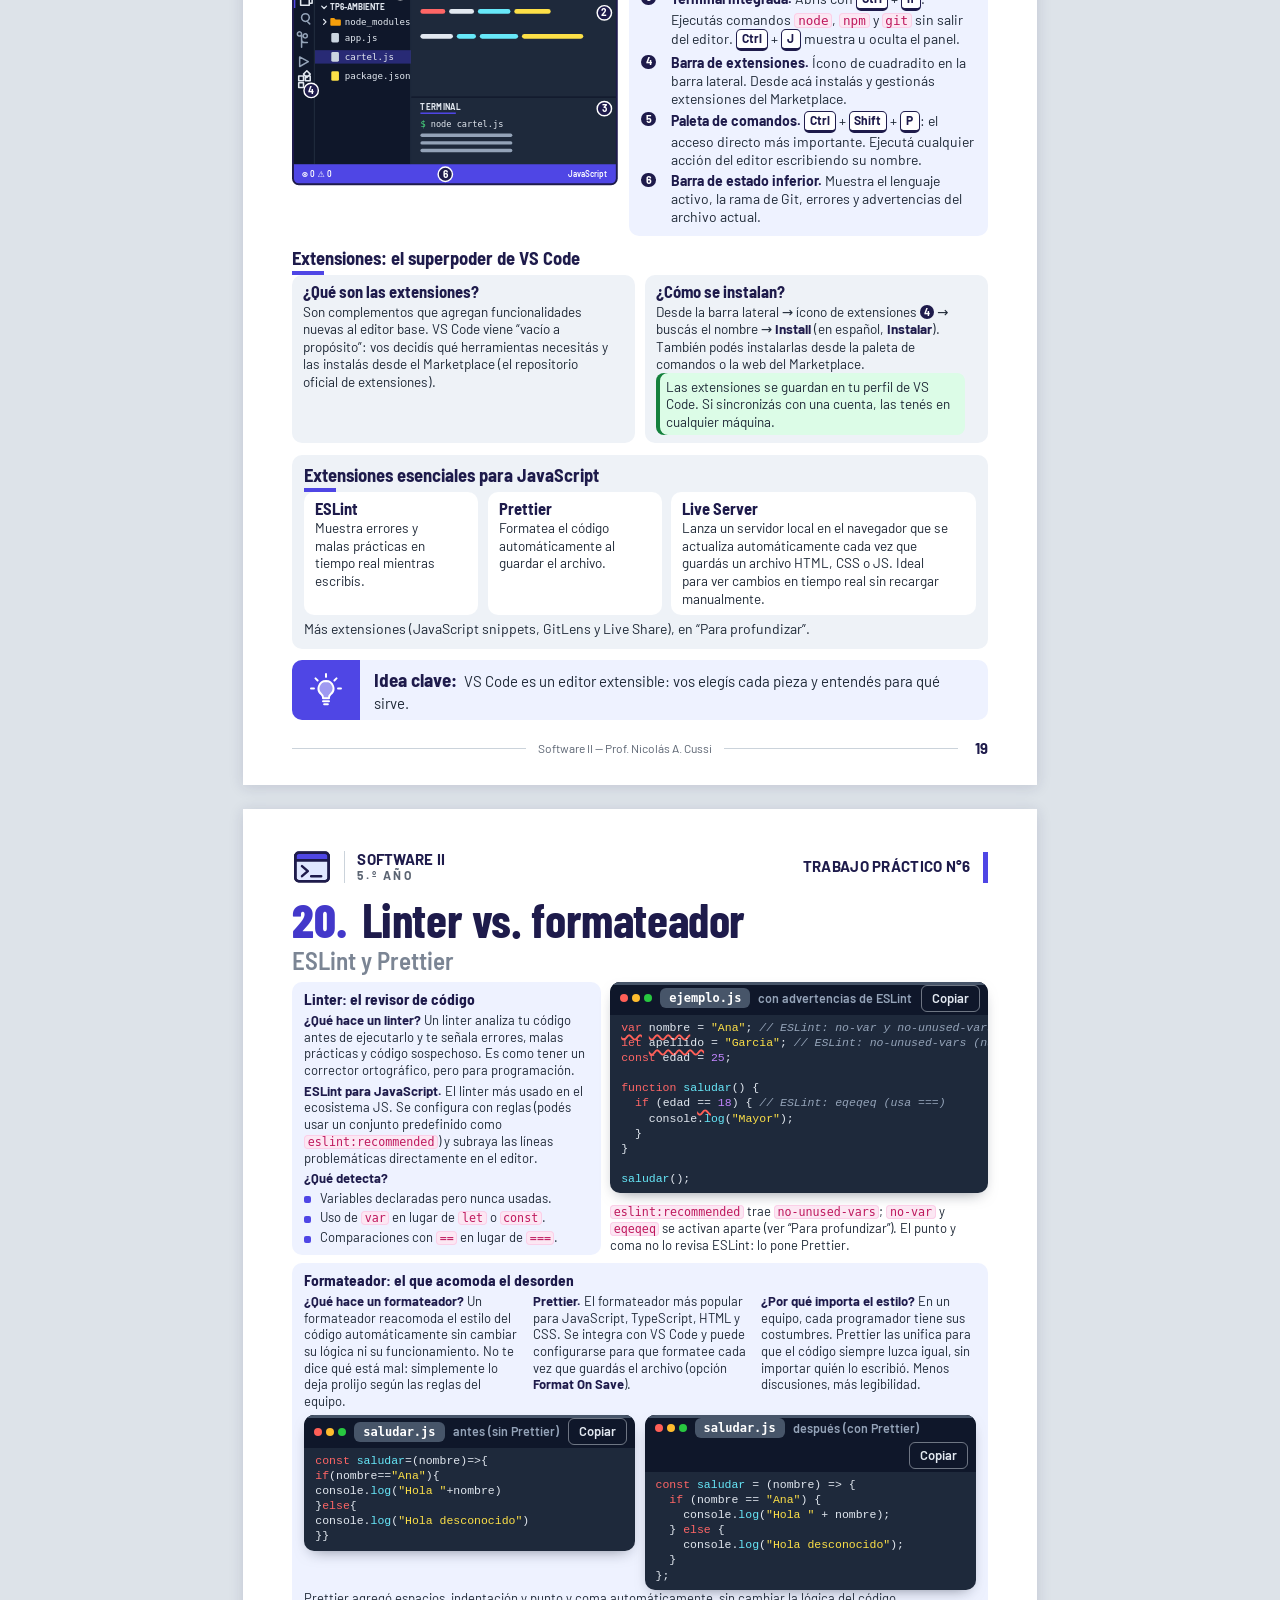
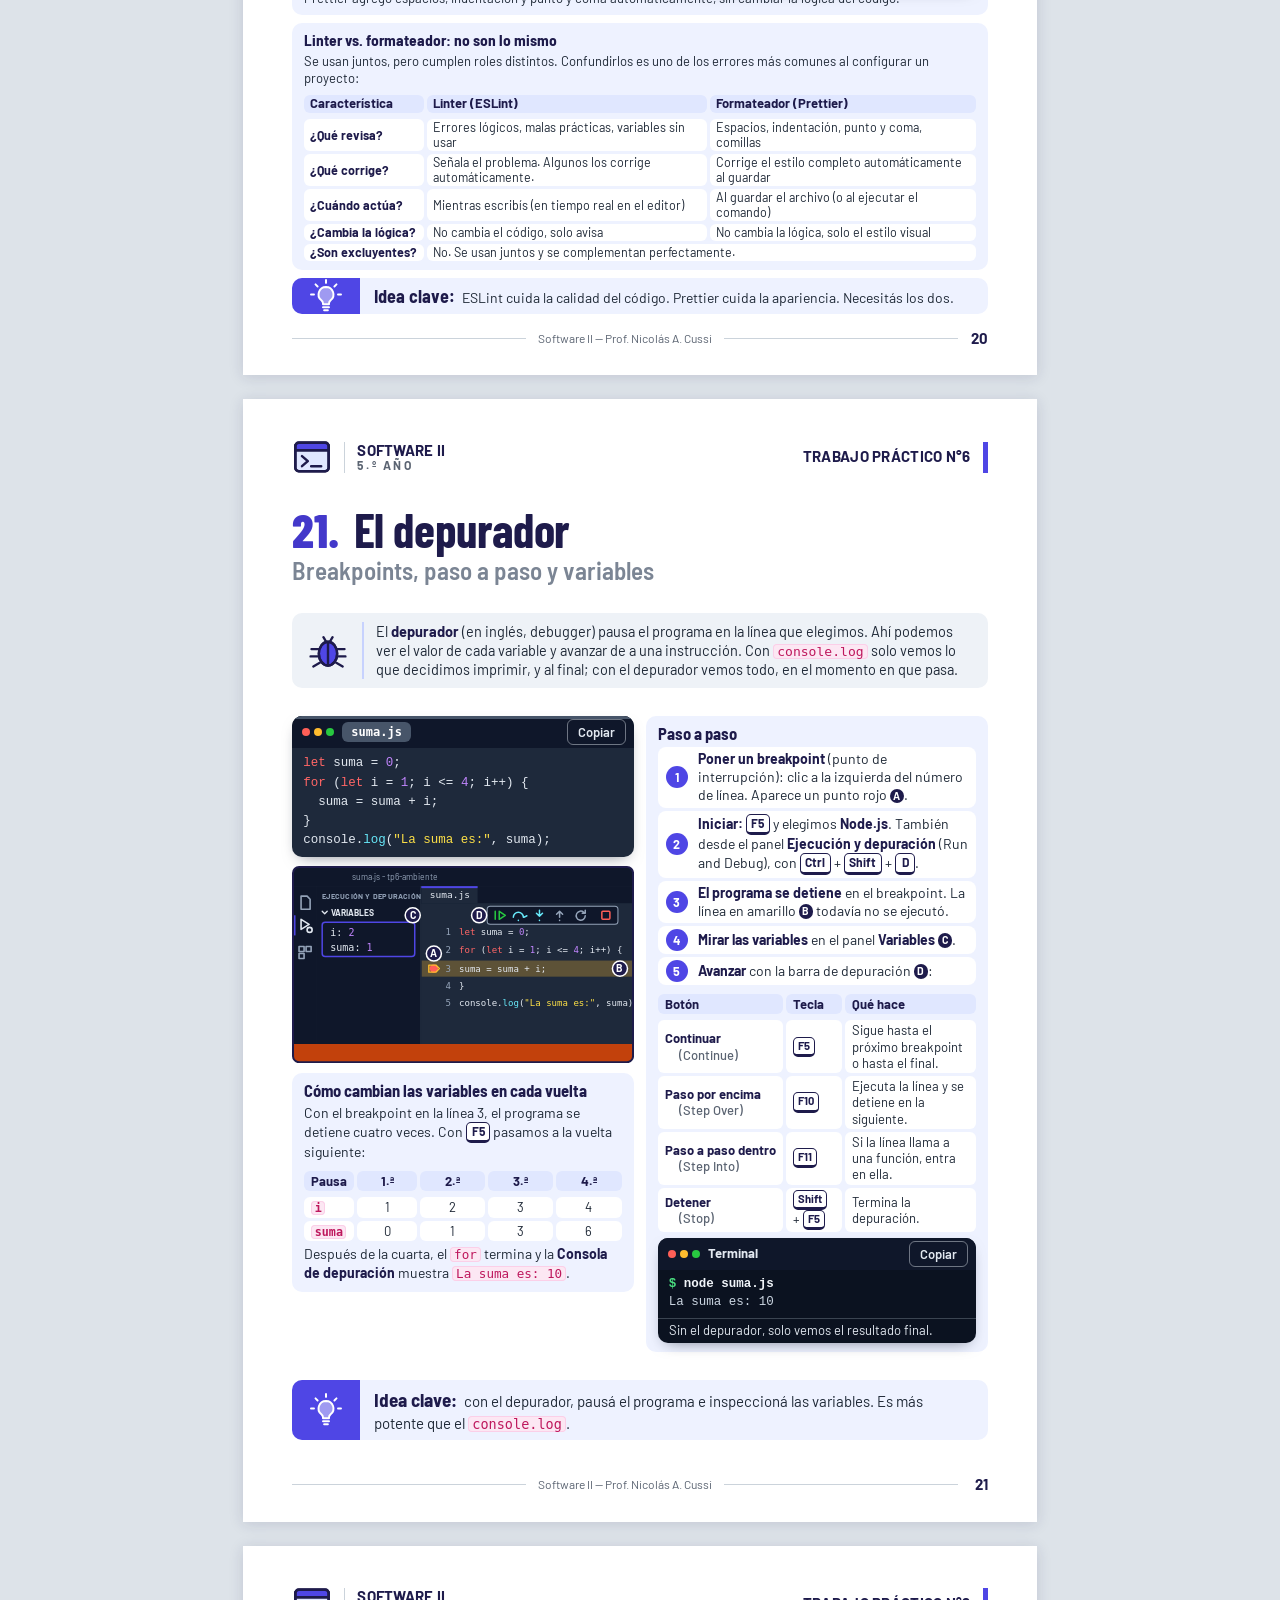
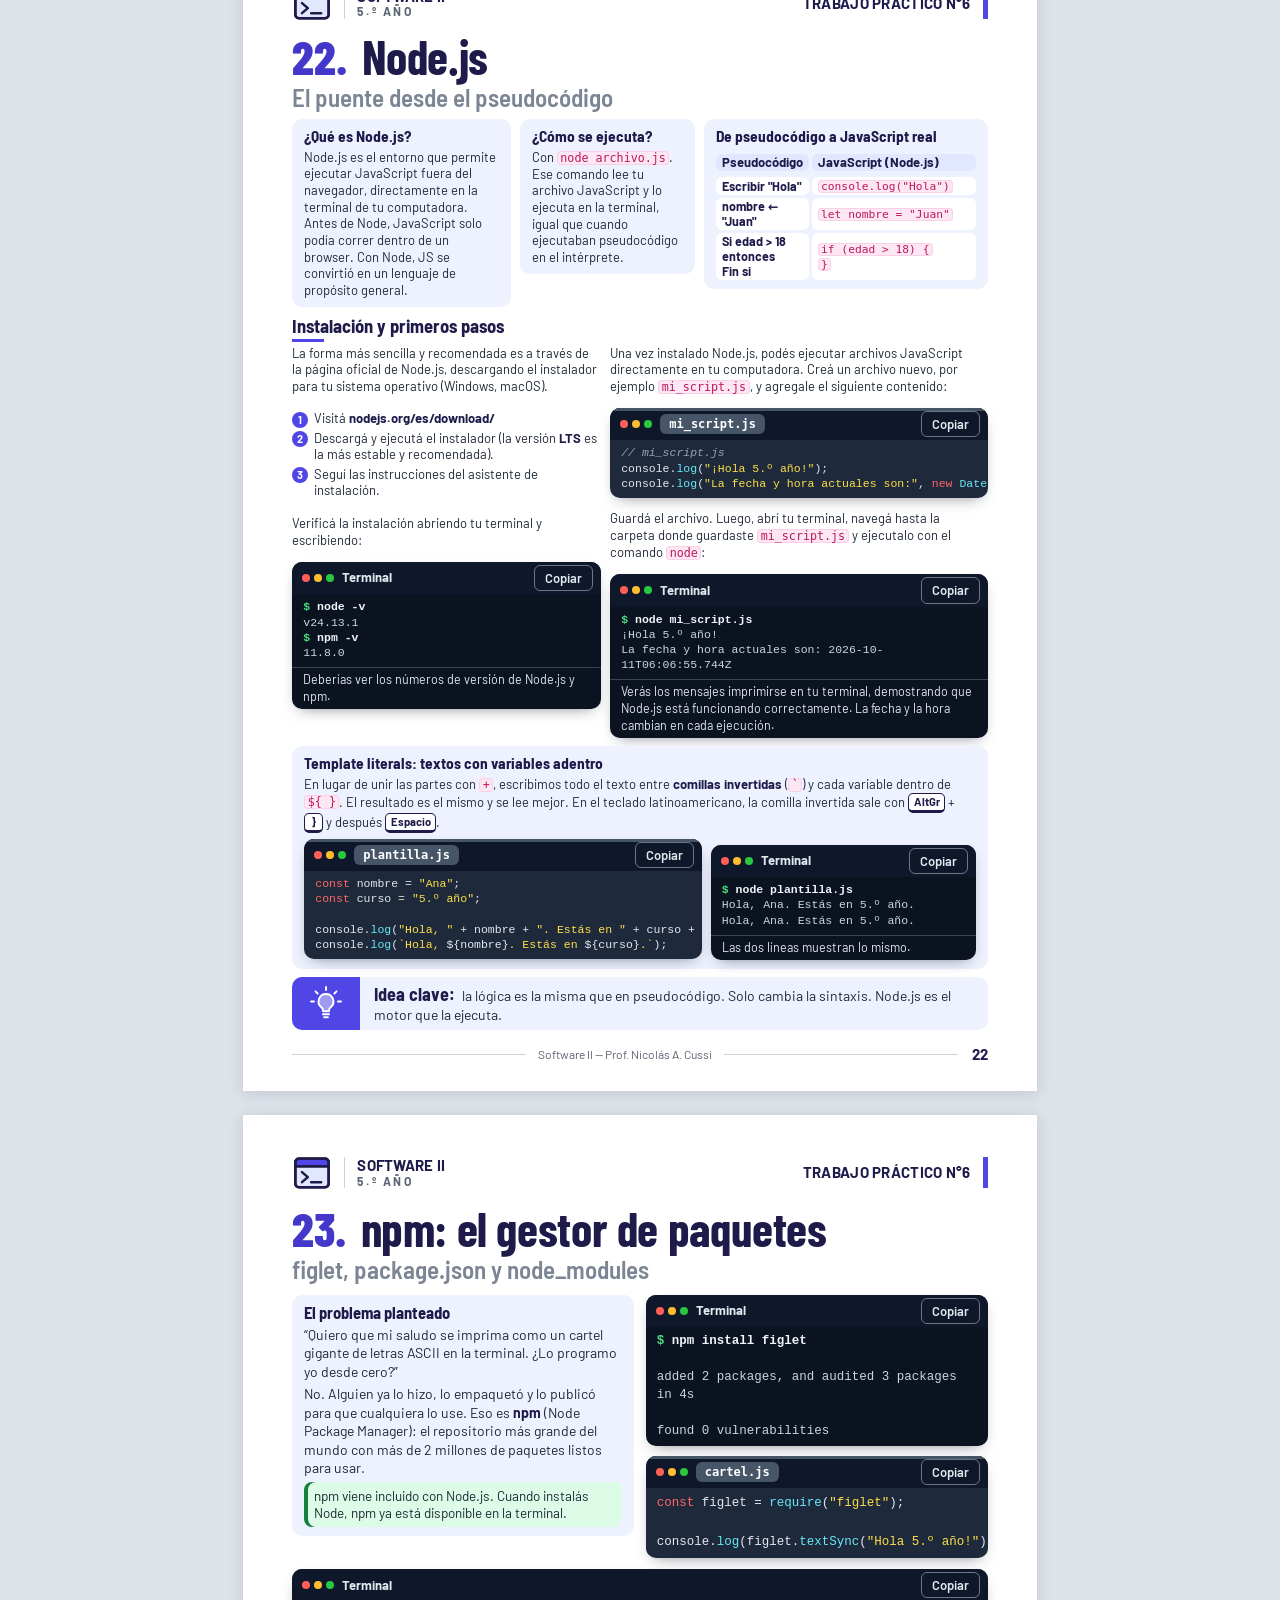
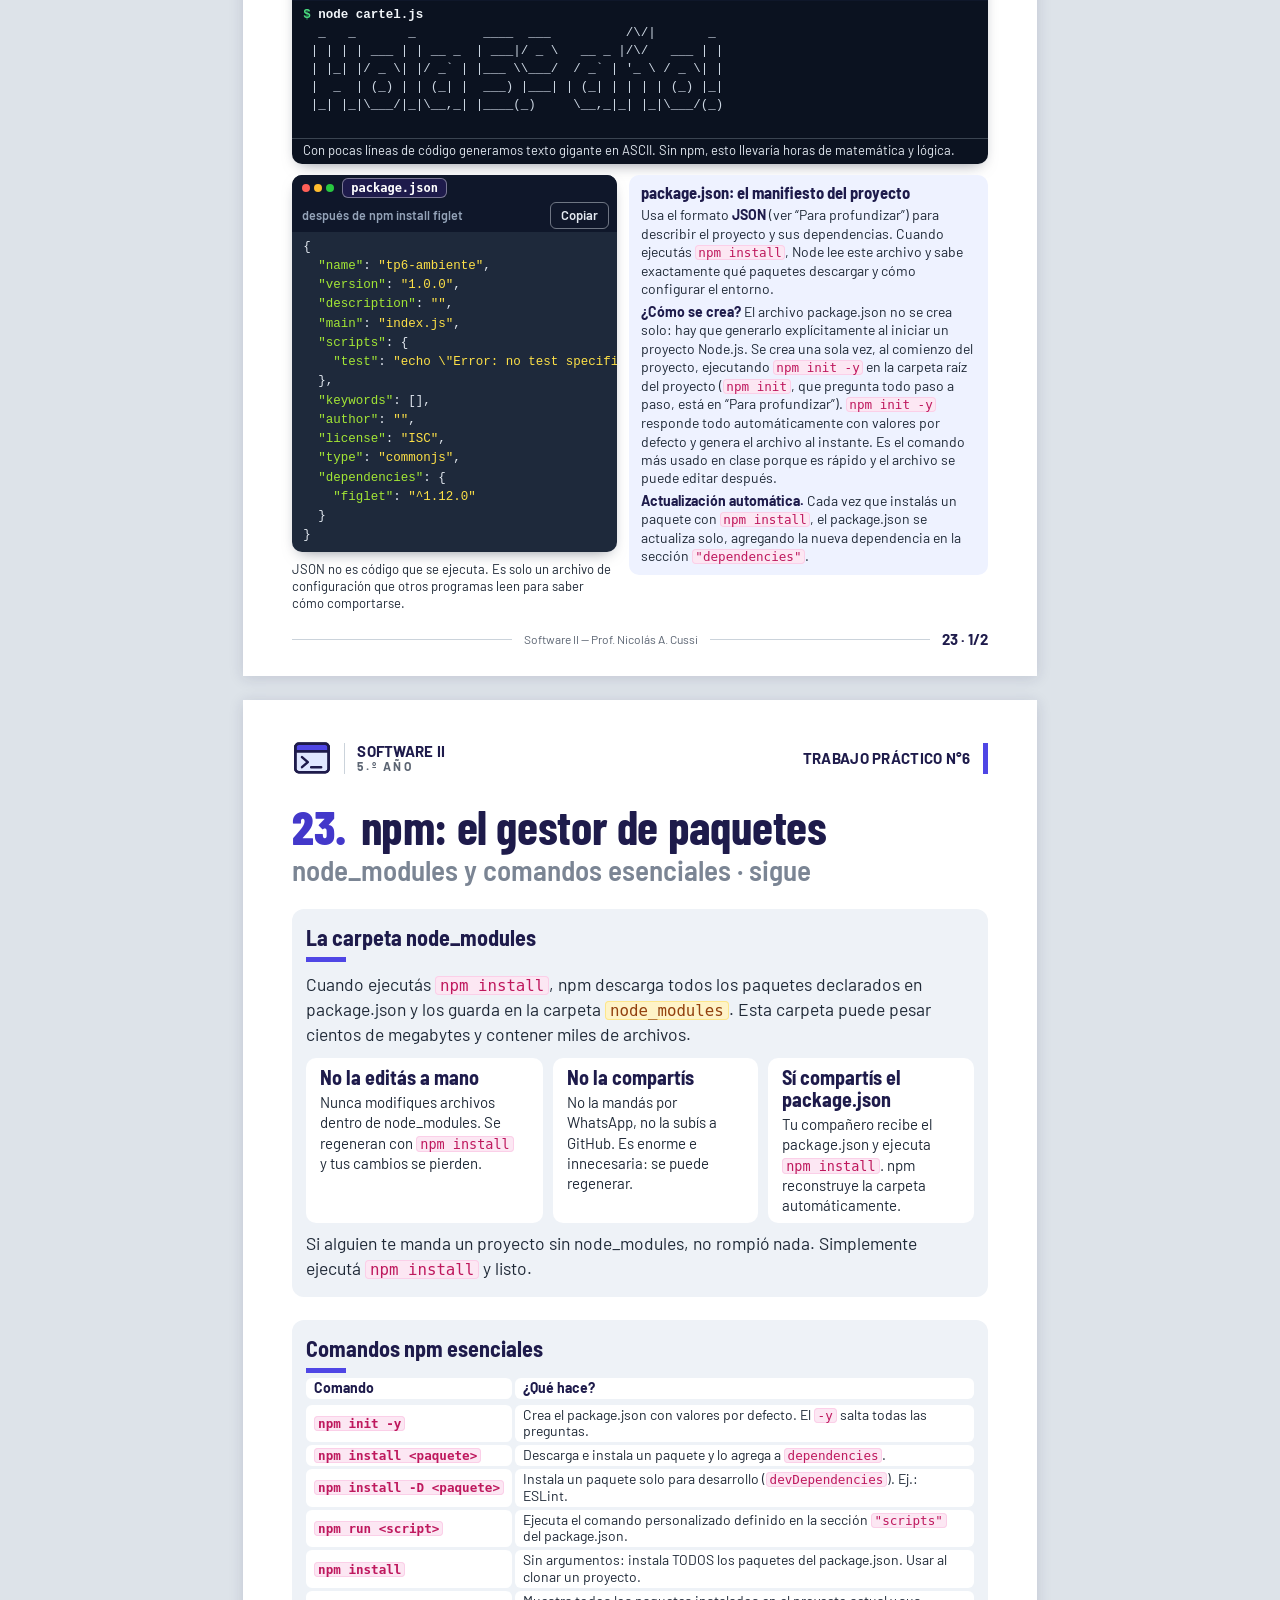
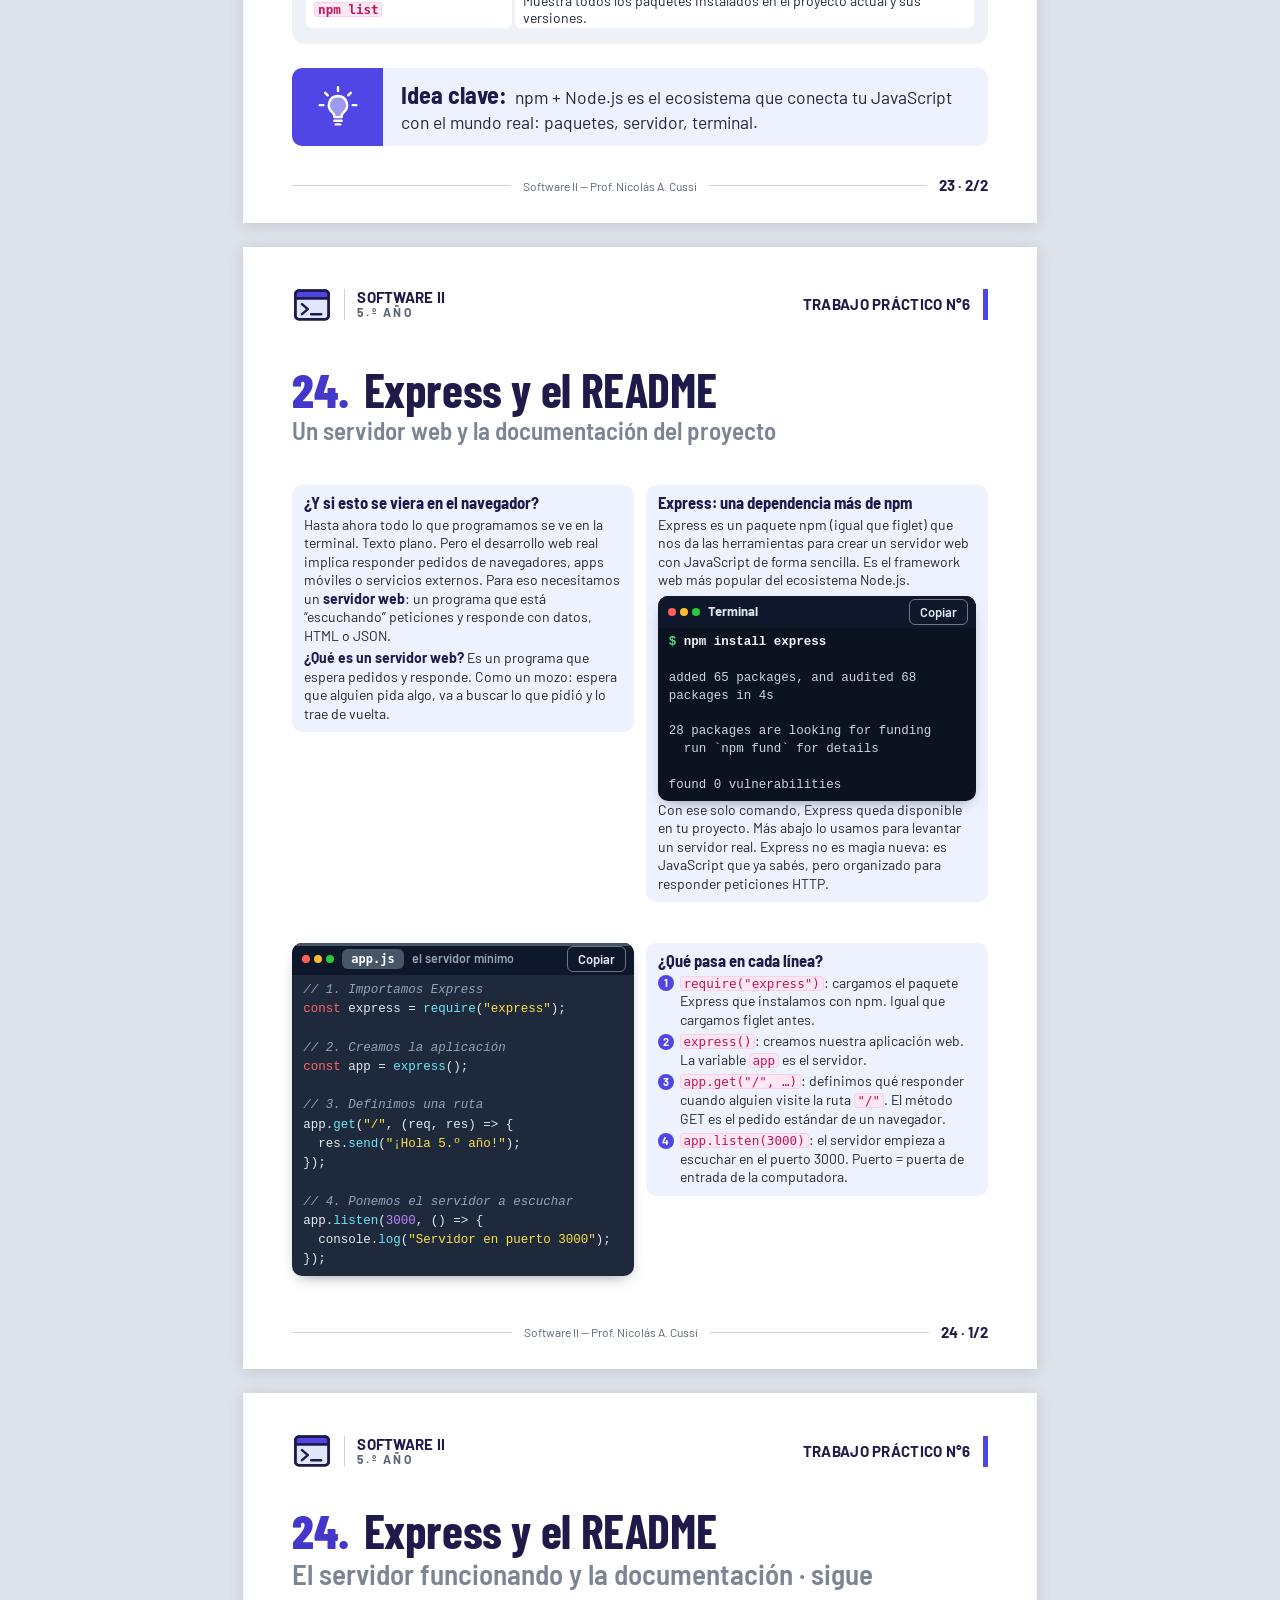
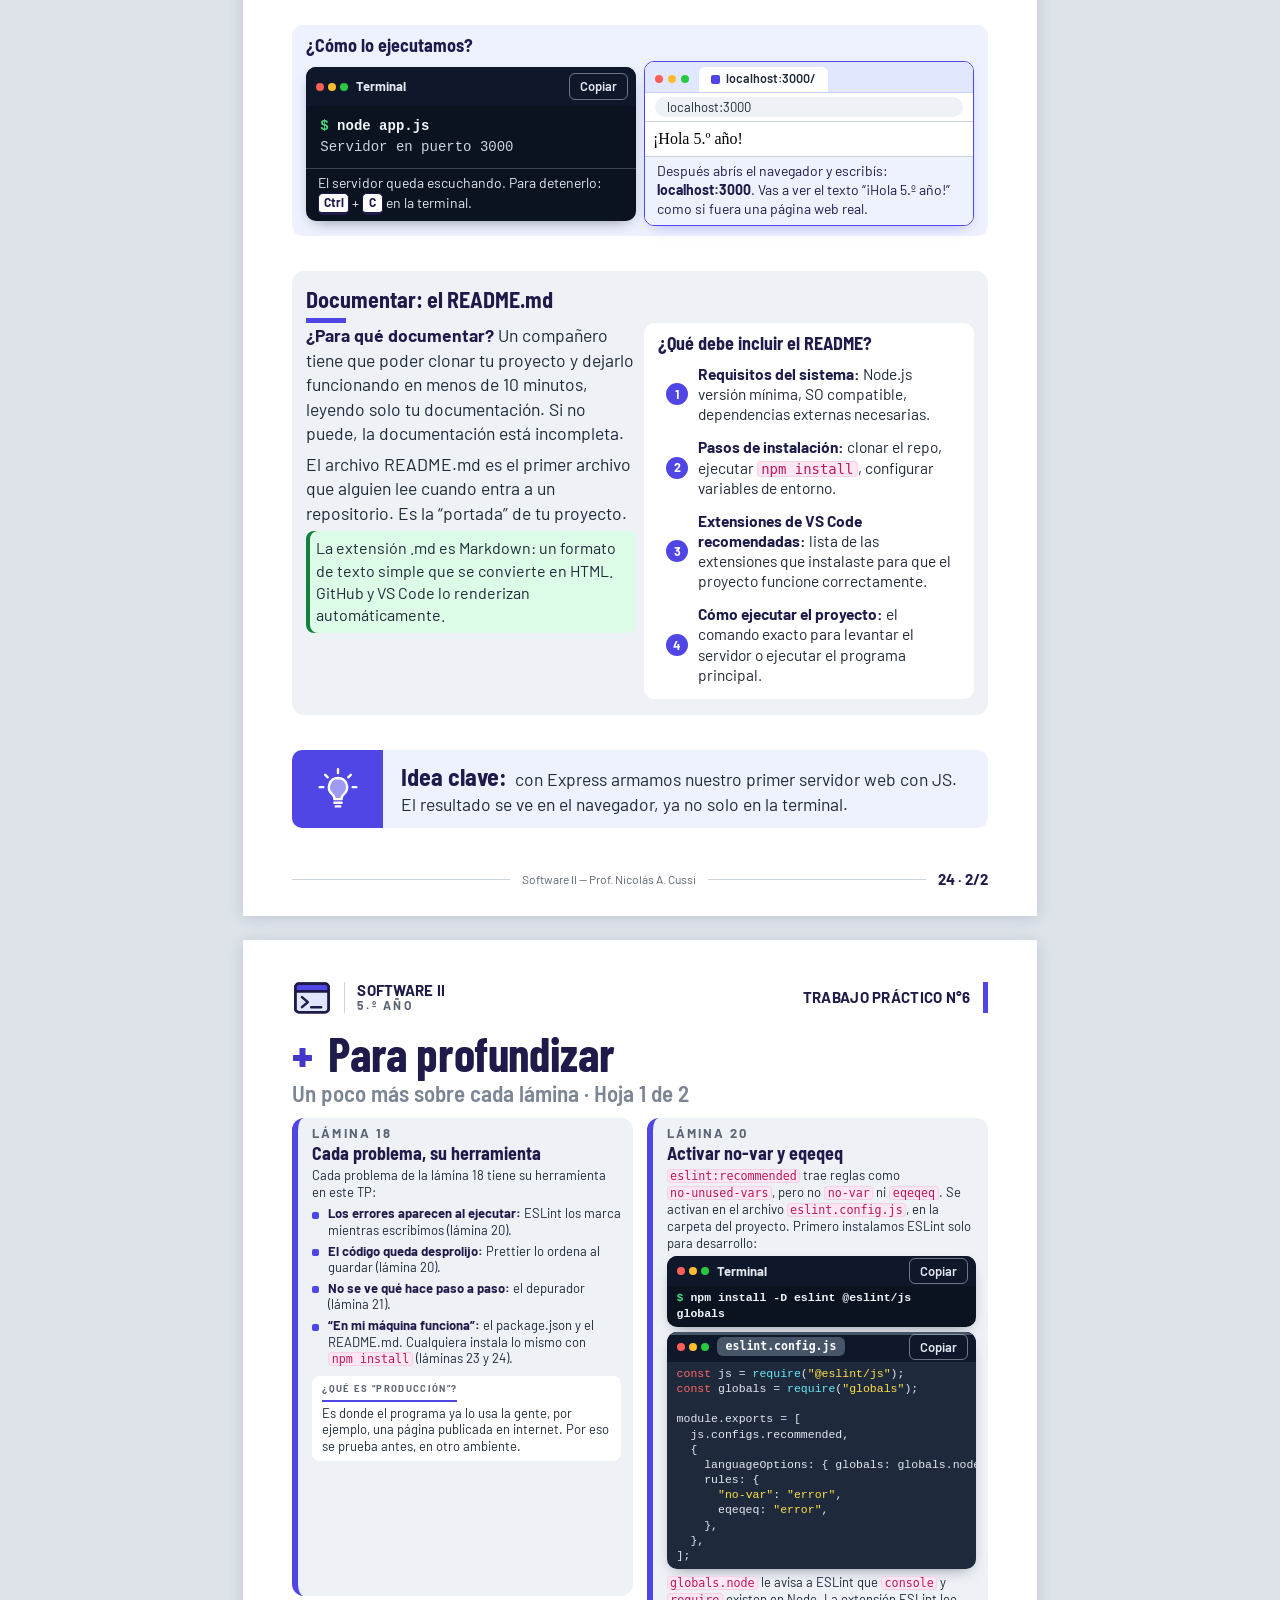
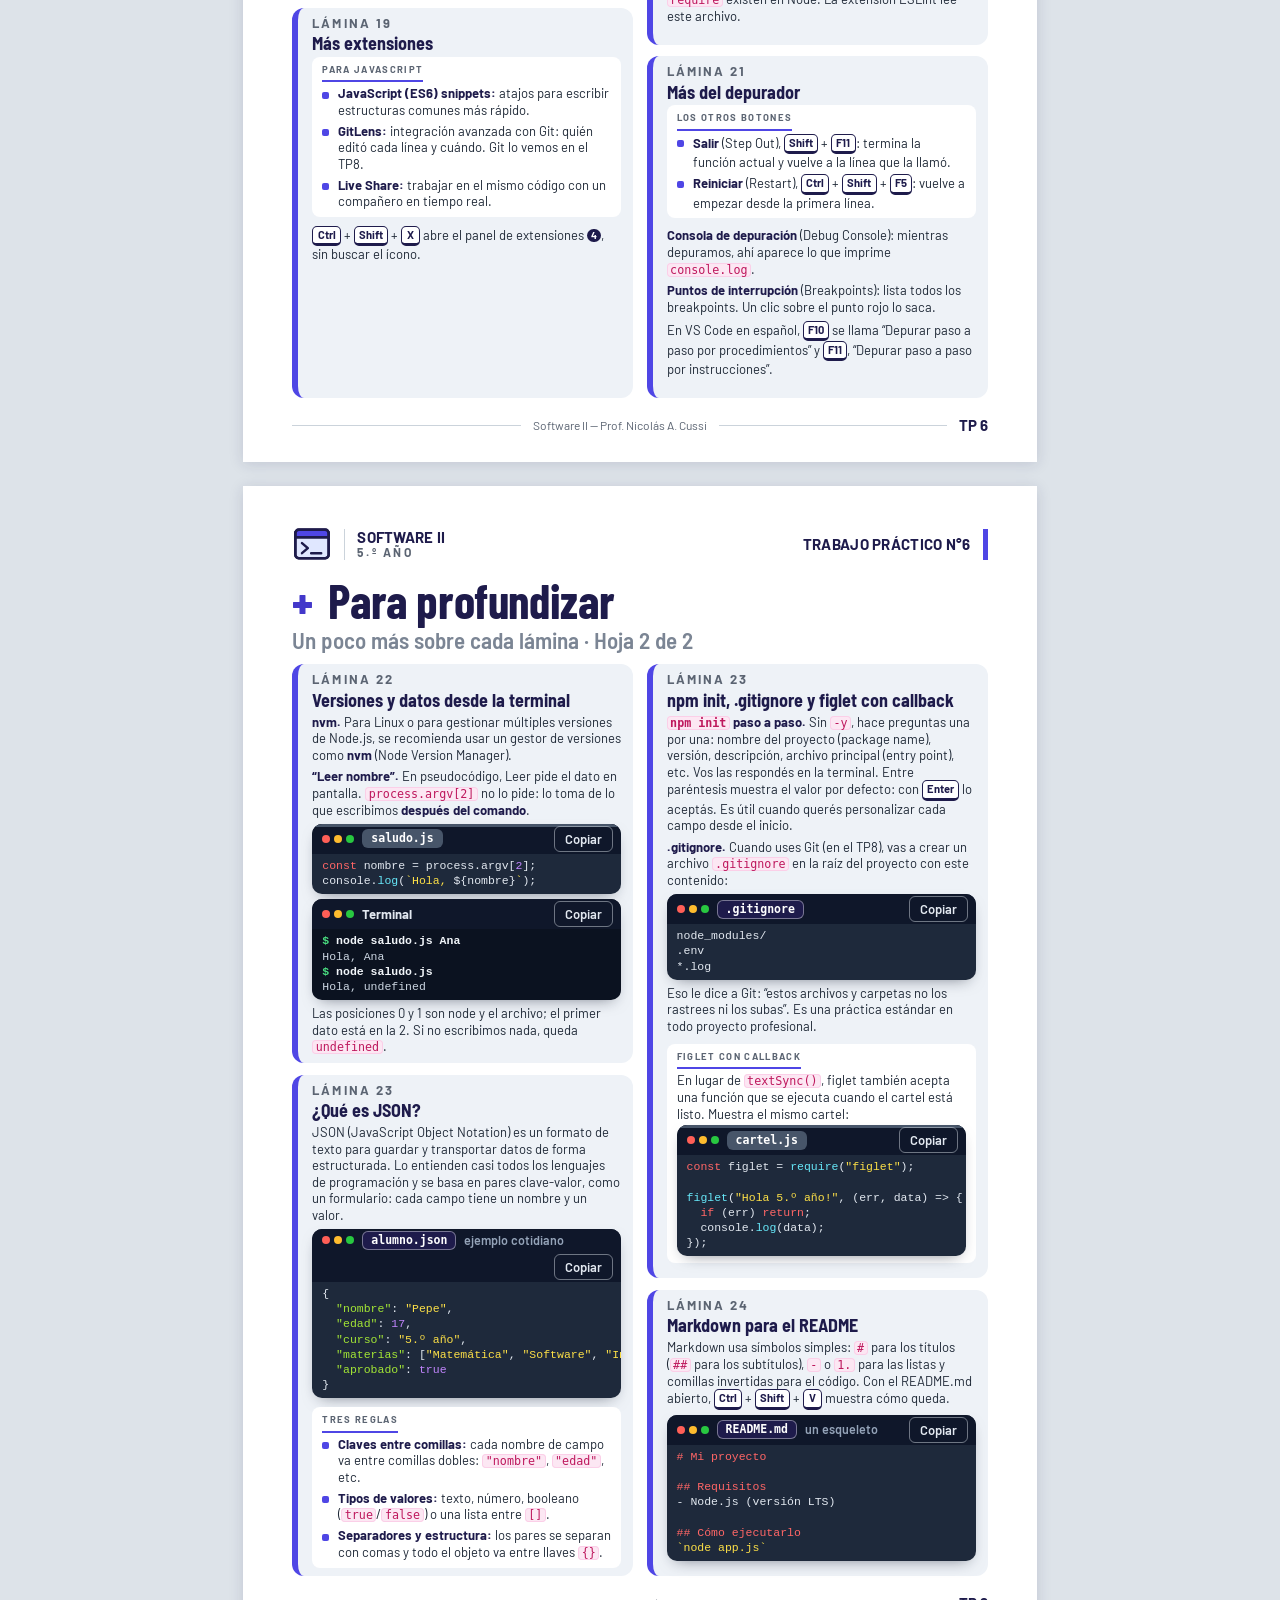
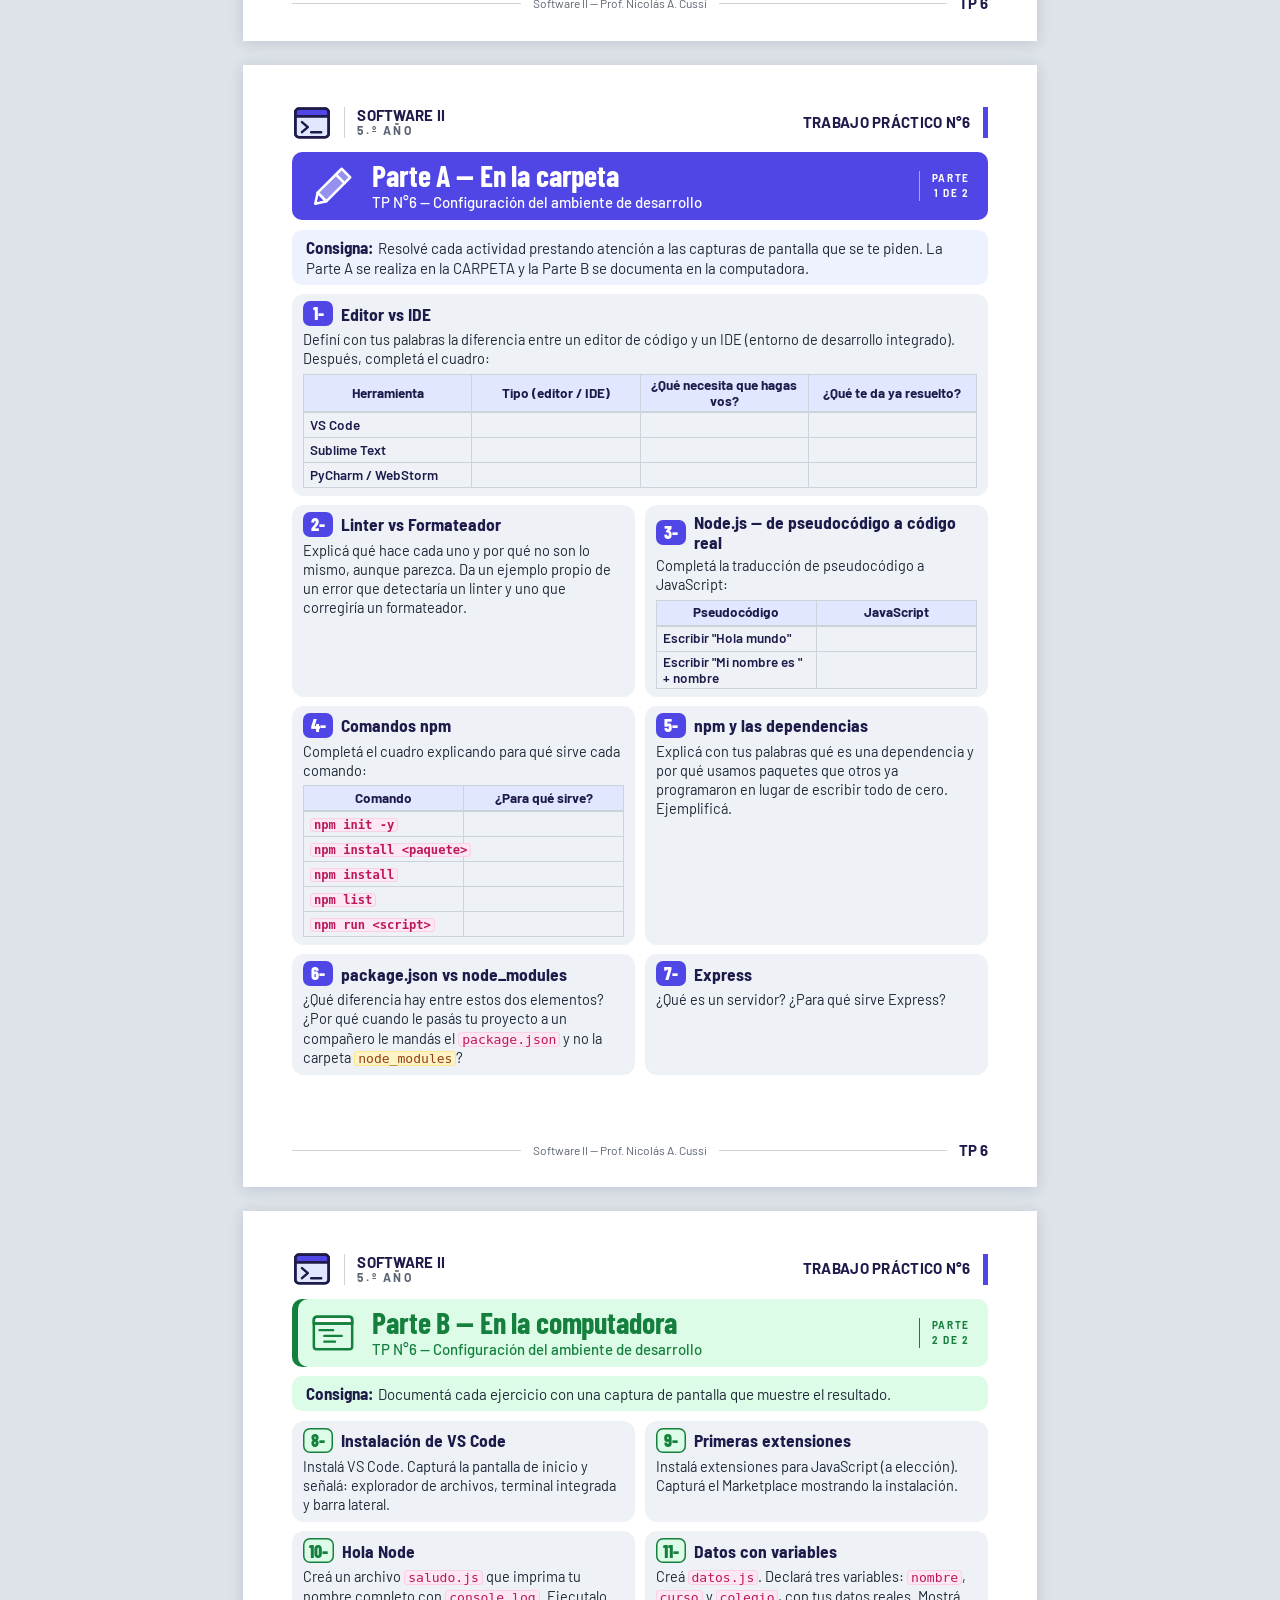
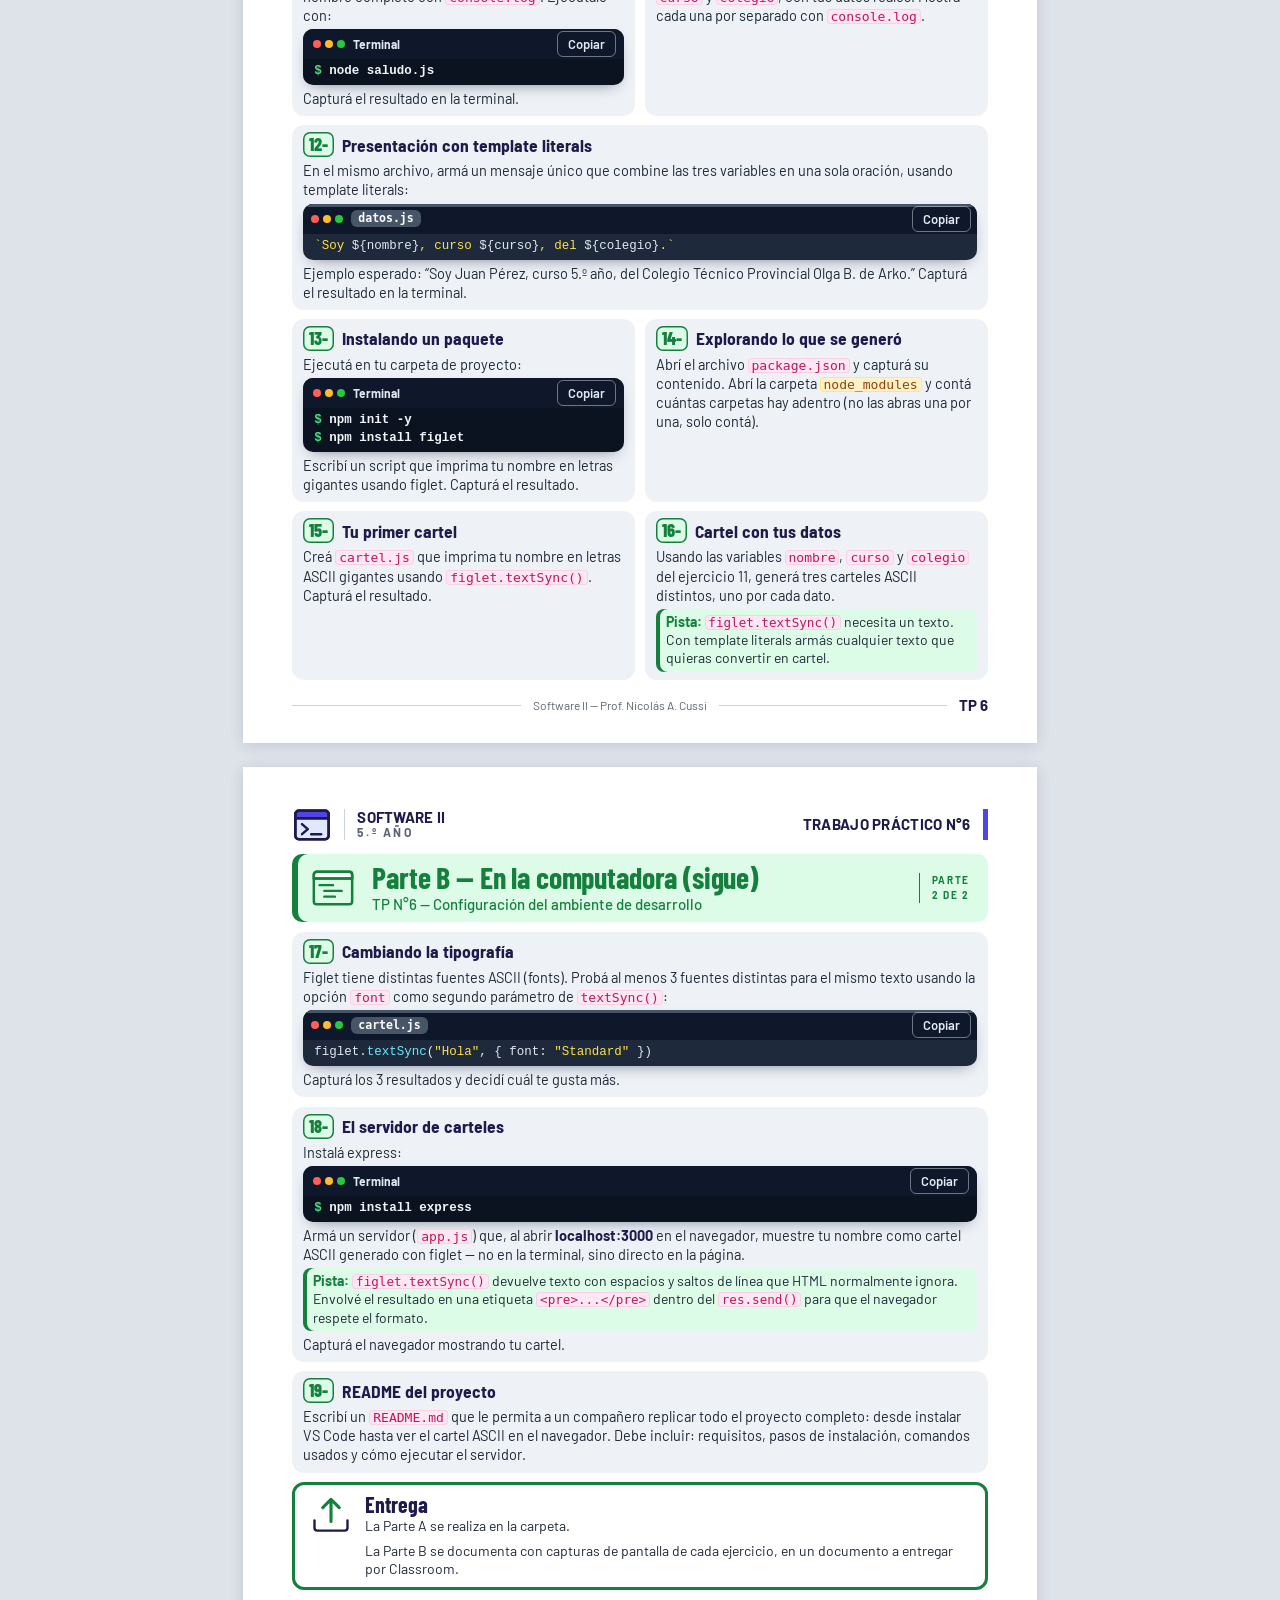
==== commit 692877eb: "fix: TP6 con la banda y los números de la Parte B en verde claro y la Entrega solo con texto" ====
--- a/unidades/tp06.html
+++ b/unidades/tp06.html
@@ -1429,21 +1429,8 @@
       <svg class="ico ico--l" aria-hidden="true" focusable="false"><use href="#i-subir"/></svg>
       <div>
         <h3 id="ent-1">Entrega</h3>
-        <div class="entrega__cols">
-          <div>
-            <p>La Parte A se realiza en la carpeta.</p>
-            <p class="entrega__sub--sep">La Parte B se documenta con capturas de pantalla de cada ejercicio, en un documento a entregar por Classroom.</p>
-          </div>
-          <div>
-            <p class="entrega__sub">Antes de entregar, revisá:</p>
-            <ul class="checklist">
-              <li>Cada captura corresponde a su ejercicio.</li>
-              <li>Se ve con claridad el nombre del archivo o la terminal.</li>
-              <li>Está la captura del cartel en el navegador (ejercicio 18).</li>
-              <li>Está la captura del <code class="cod-js">README.md</code> (ejercicio 19).</li>
-            </ul>
-          </div>
-        </div>
+        <p>La Parte A se realiza en la carpeta.</p>
+        <p class="entrega__sub--sep">La Parte B se documenta con capturas de pantalla de cada ejercicio, en un documento a entregar por Classroom.</p>
       </div>
     </section>
 
--- a/assets/css/estilos.css
+++ b/assets/css/estilos.css
@@ -741,6 +741,14 @@
 .lamina--compu .entrega { border-color: var(--ok); }
 .lamina--compu .entrega .ico { --ac: var(--ok); }
 .lamina--compu .puntos__n { background: var(--naranja-texto); }   /* los "!" son avisos importantes */
+/* TP6 (pedido de Nicolás, 12/10/2026): la banda de la Parte B y los números de los ejercicios
+   van en el verde claro de "Pista", con el texto y la raya en verde (4,6:1); los ejercicios siguen en gris */
+[data-tp="6"] .lamina--compu .act-banda { background: var(--ok-claro); color: var(--ok); box-shadow: inset 6px 0 0 var(--ok); }
+[data-tp="6"] .lamina--compu .act-banda .ico { color: var(--ok); --ac: var(--blanco); }
+[data-tp="6"] .lamina--compu .act-banda__parte { border-left-color: var(--ok); }
+[data-tp="6"] .lamina--compu .act__num { background: var(--ok-claro); color: var(--ok); box-shadow: inset 0 0 0 1.5px var(--ok); }
+/* TP6: el código dentro del texto, en rojo rosado (como styles.css y las etiquetas <…>: 5,1:1) */
+[data-tp="6"] code.cod-js { background: var(--css-claro); color: var(--css-texto); box-shadow: inset 0 0 0 1px var(--css-linea); }
 
 /* Portada: cada TP con las tecnologías que usa, y franja y número del color de la principal */
 .tp__tecs { display: inline-flex; flex-wrap: wrap; gap: 4px; margin-right: 8px; vertical-align: 1px; }
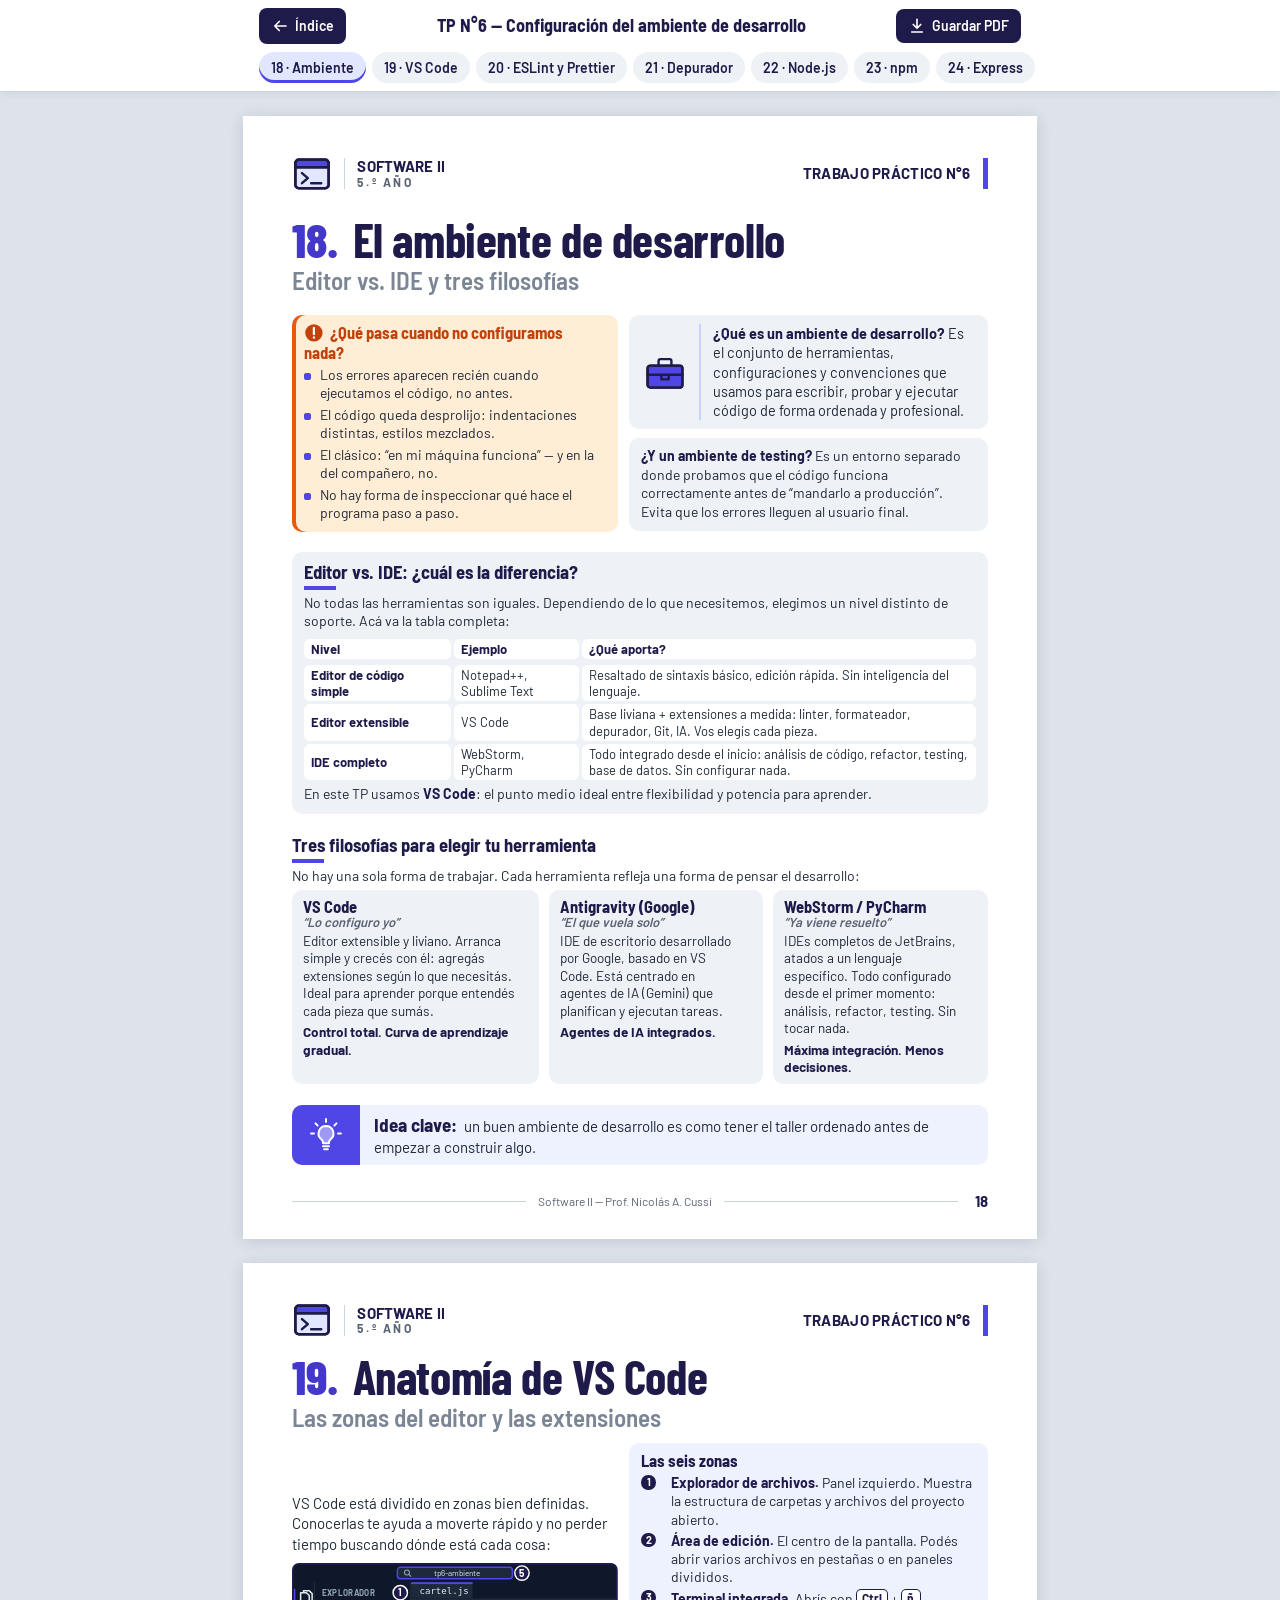
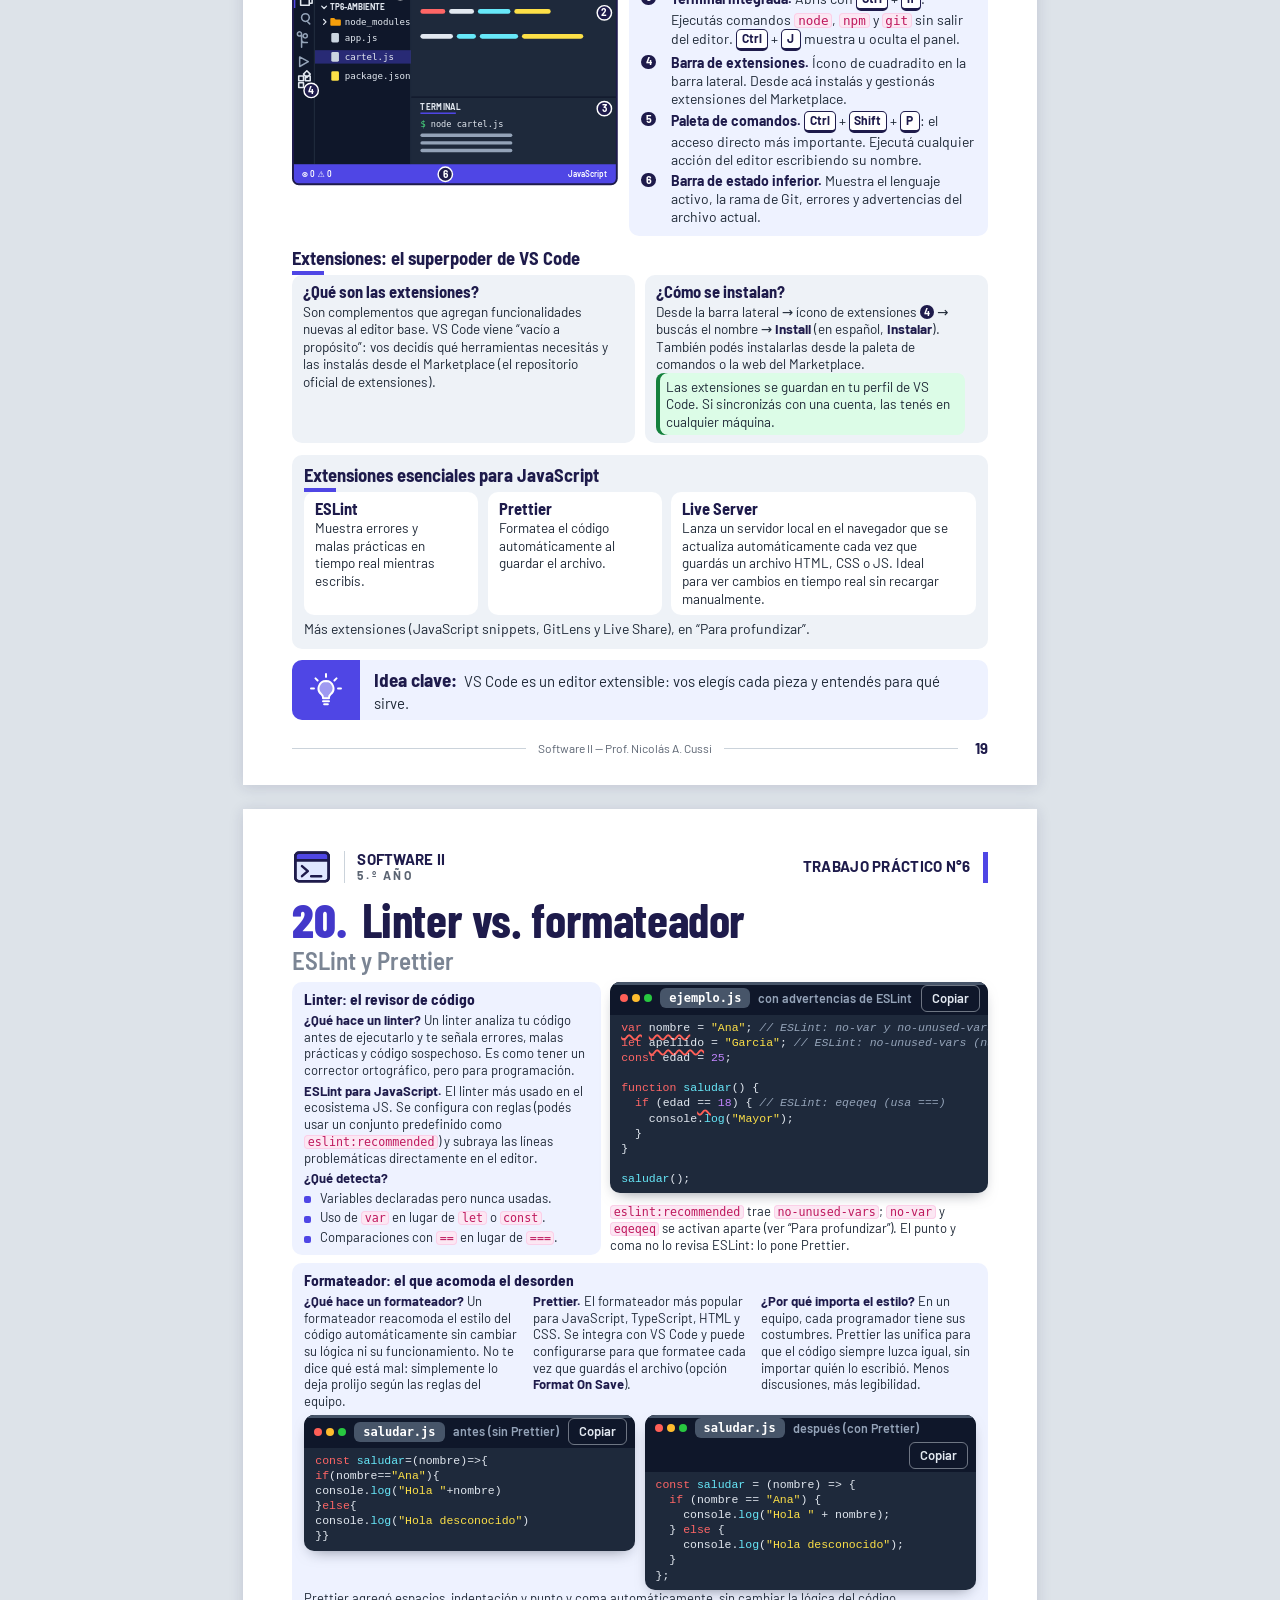
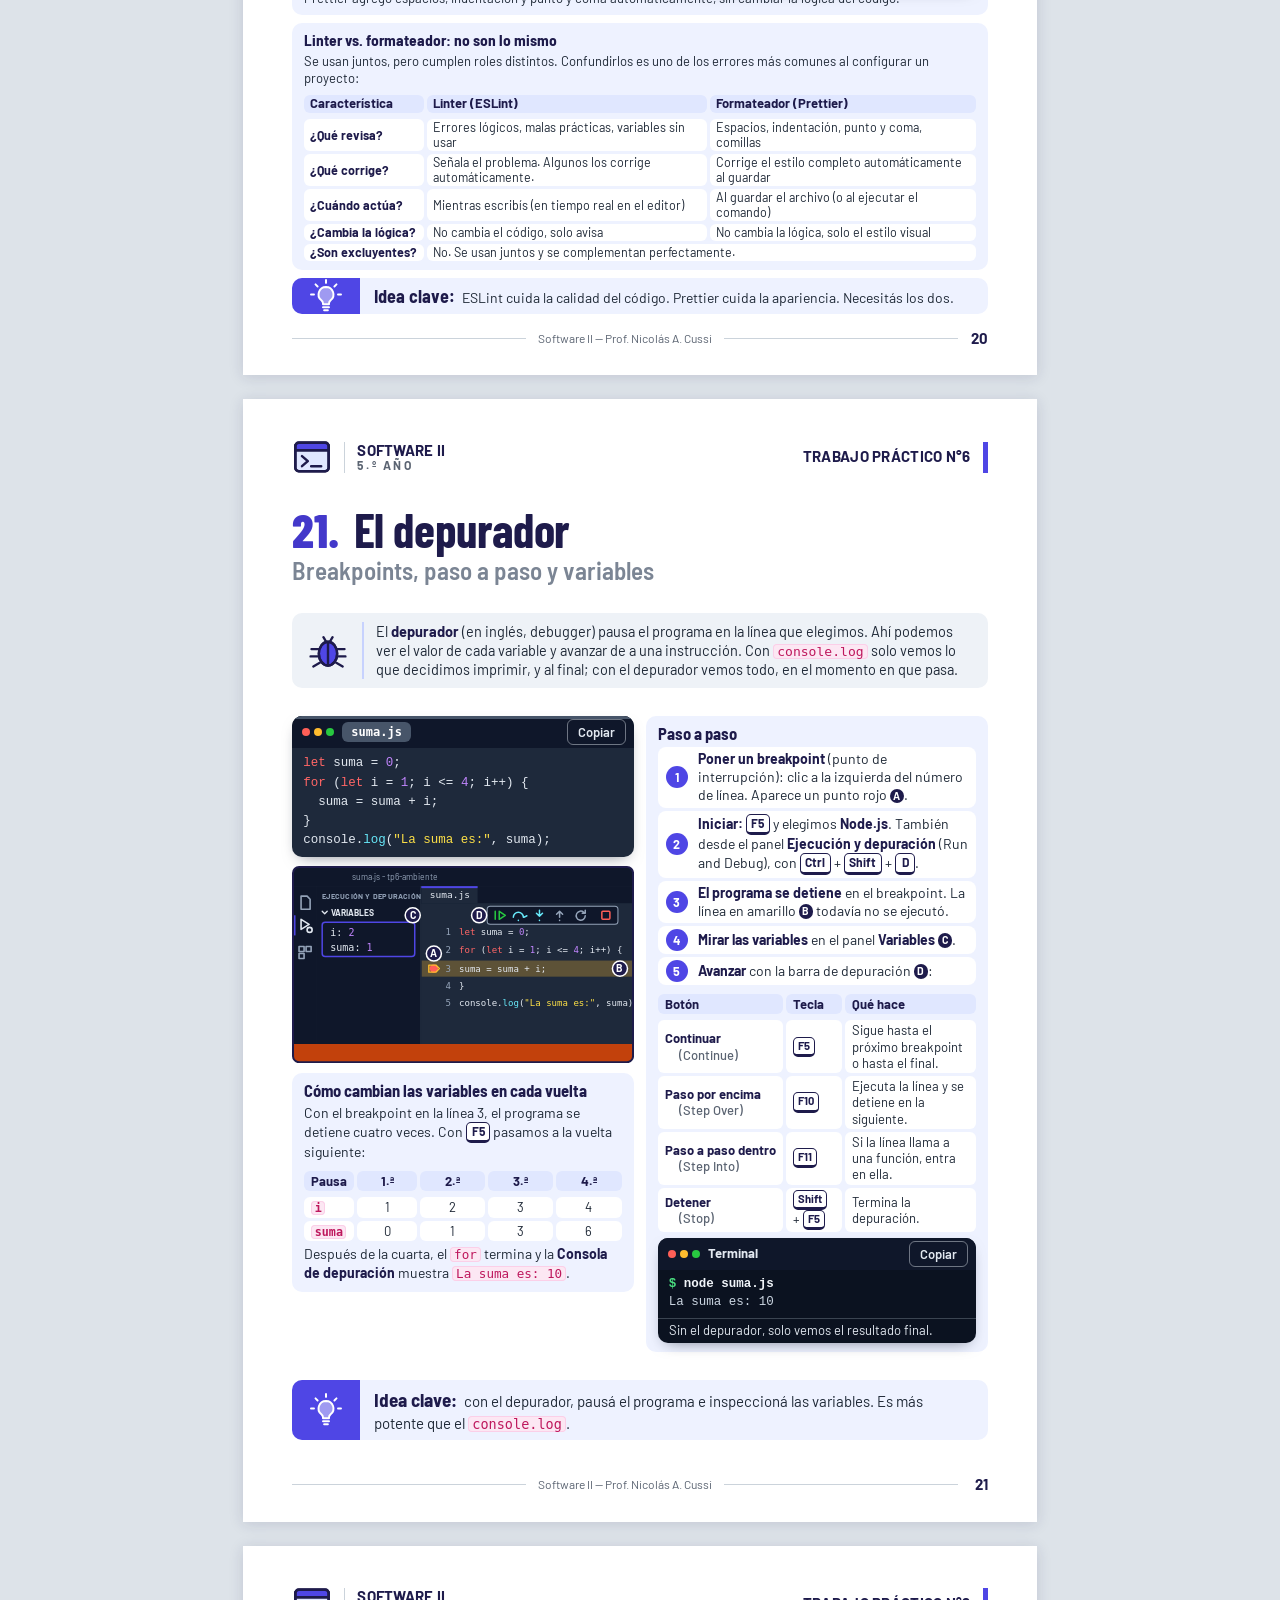
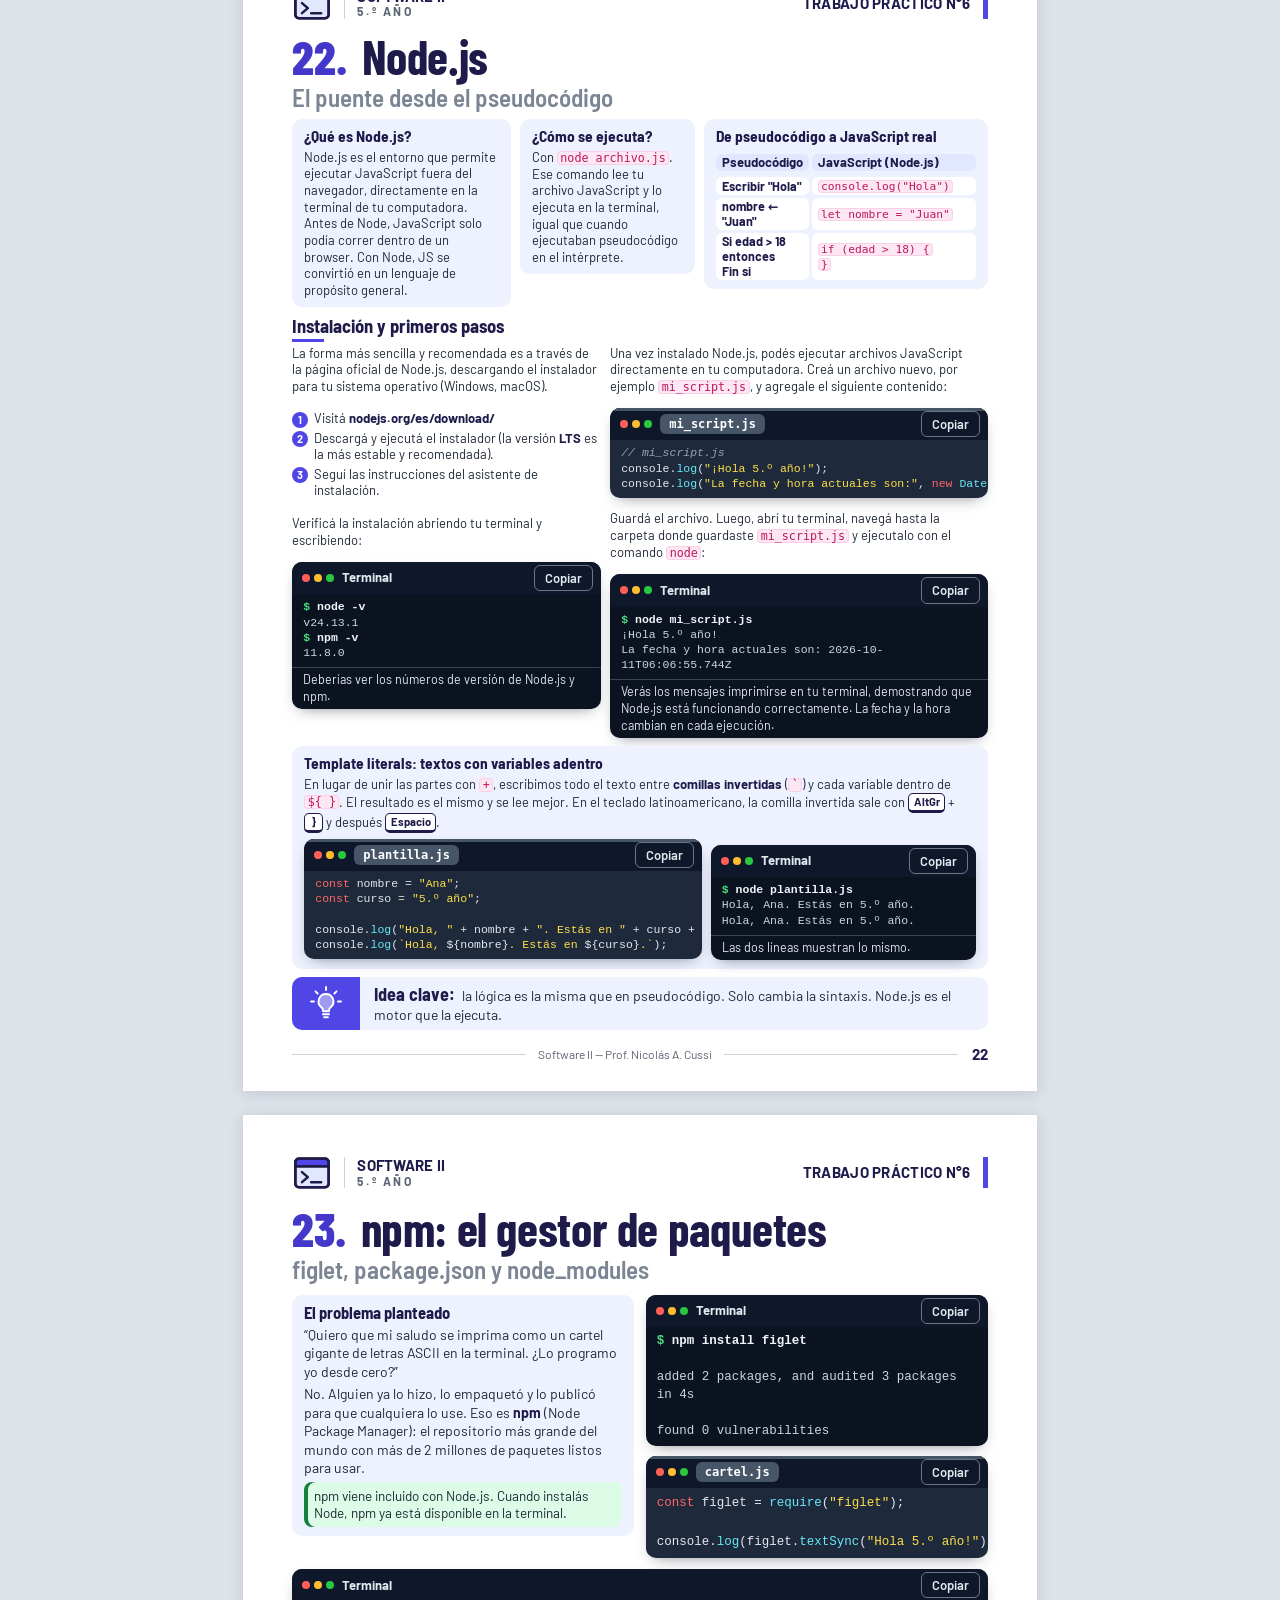
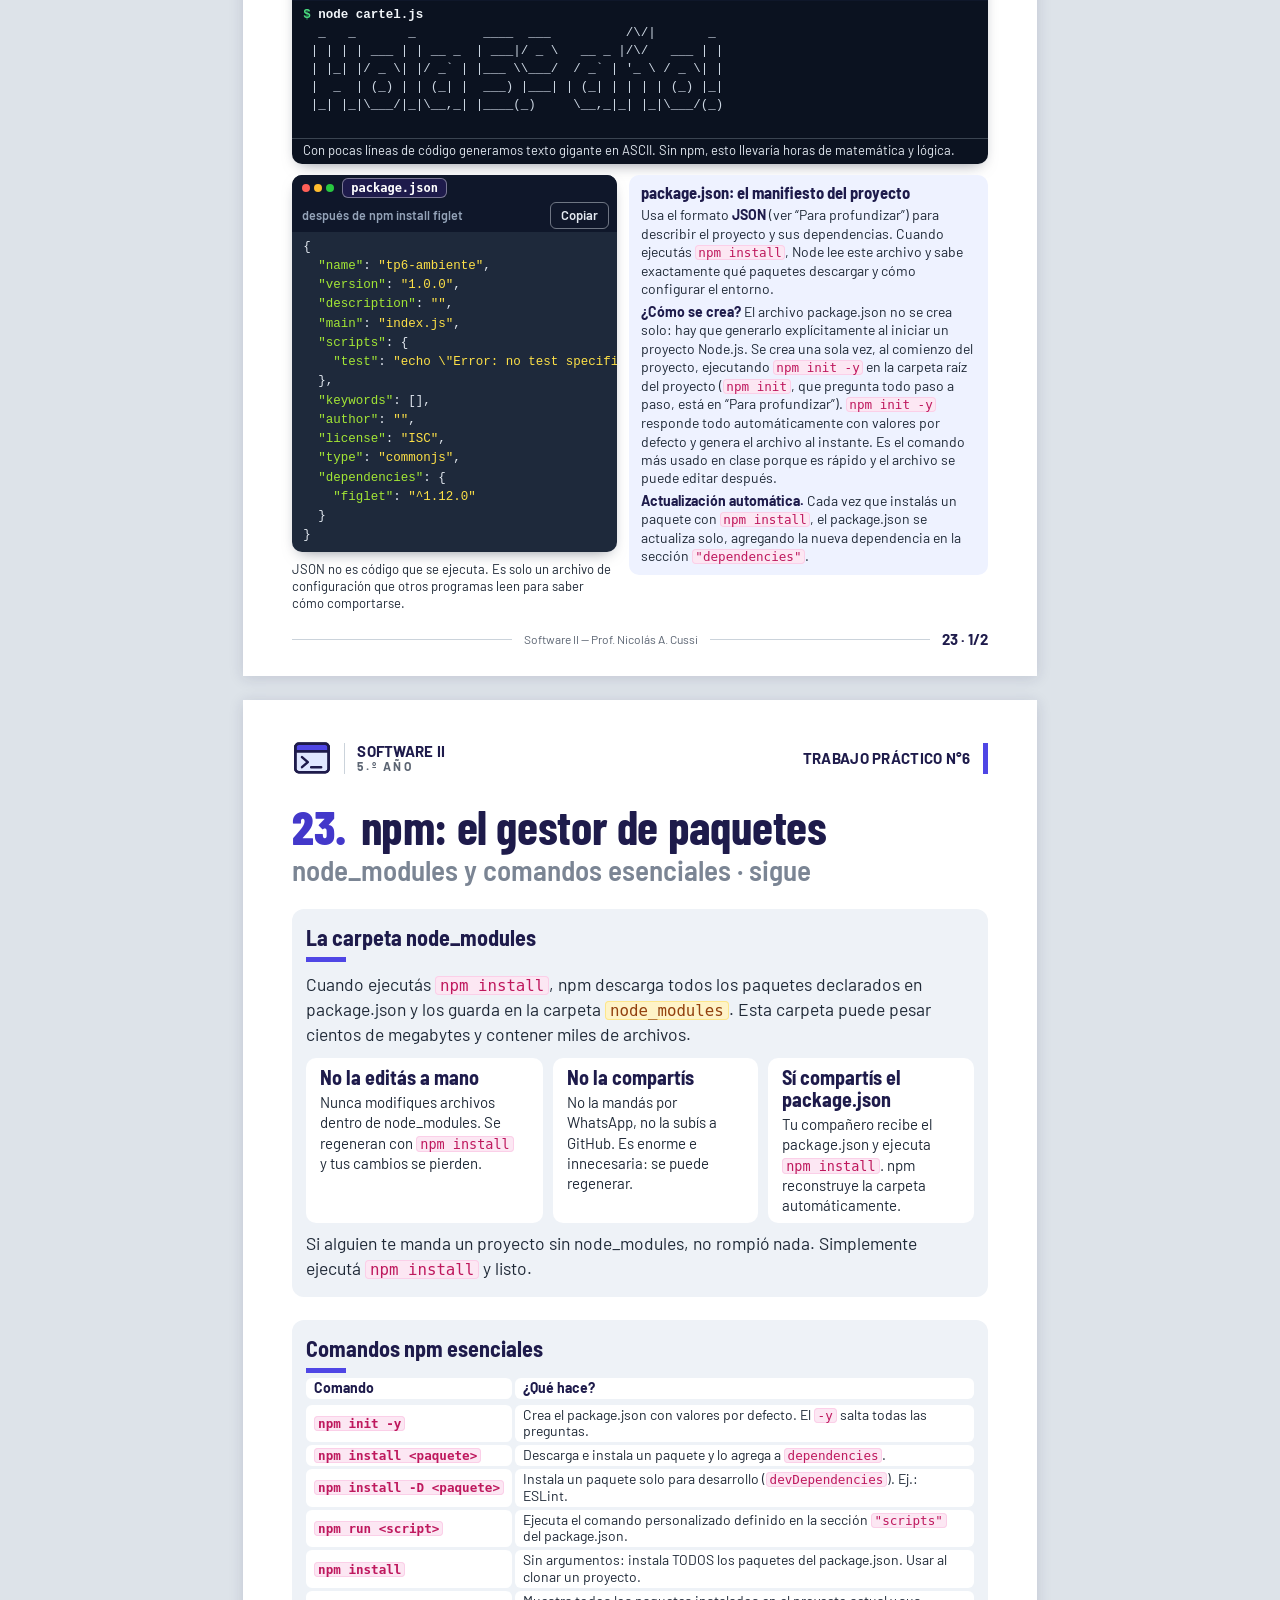
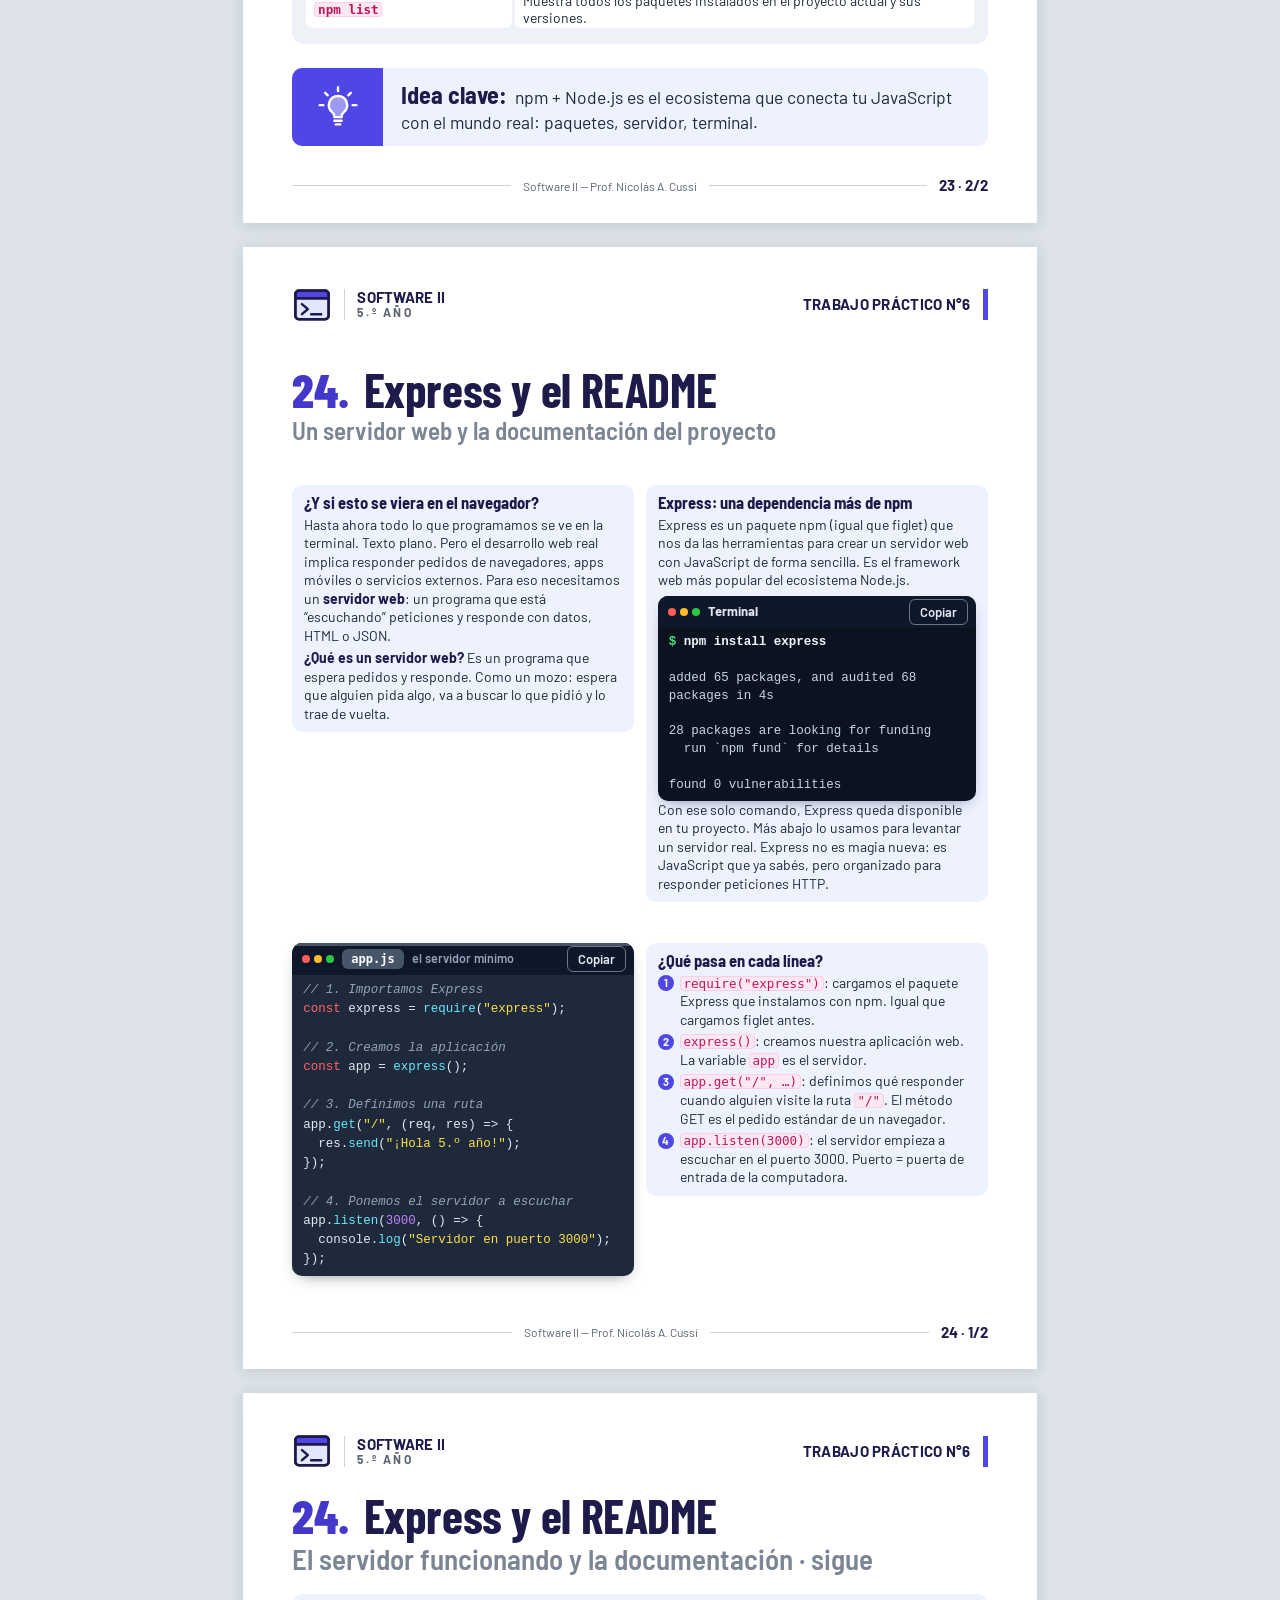
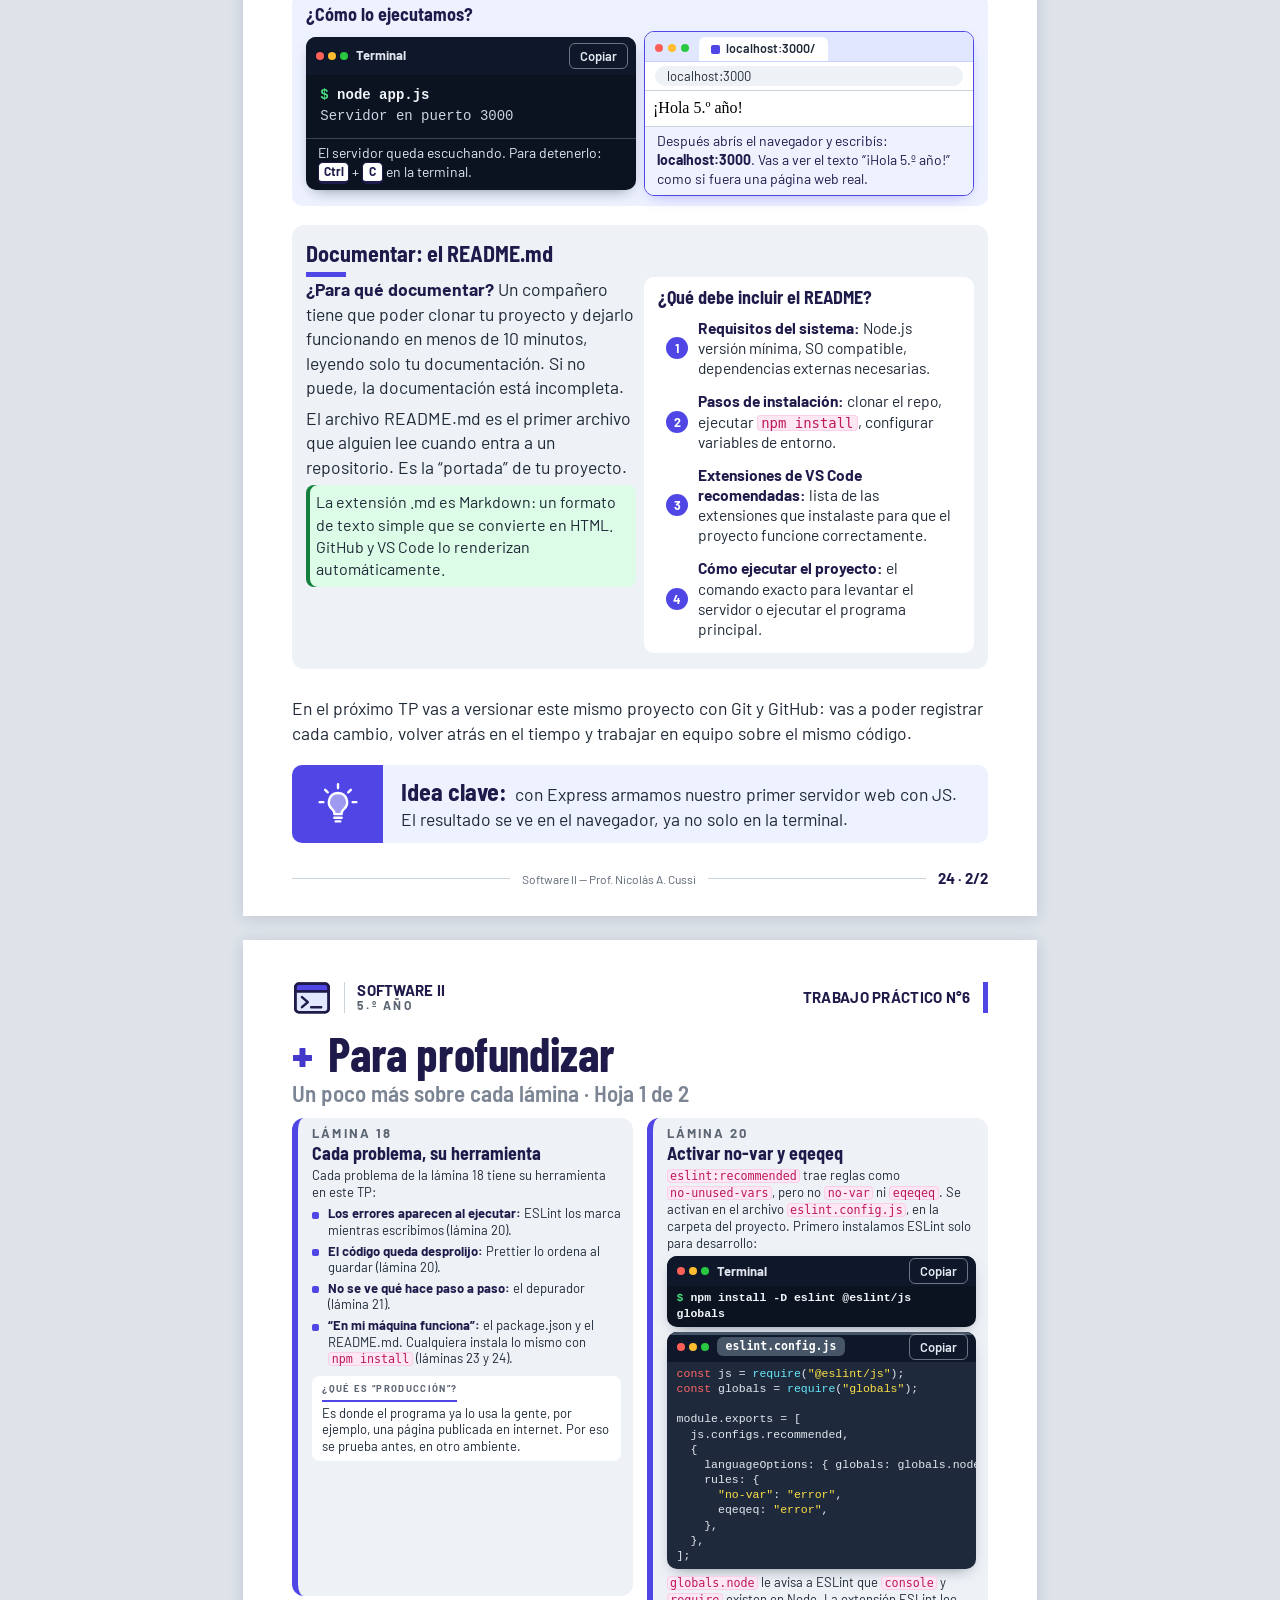
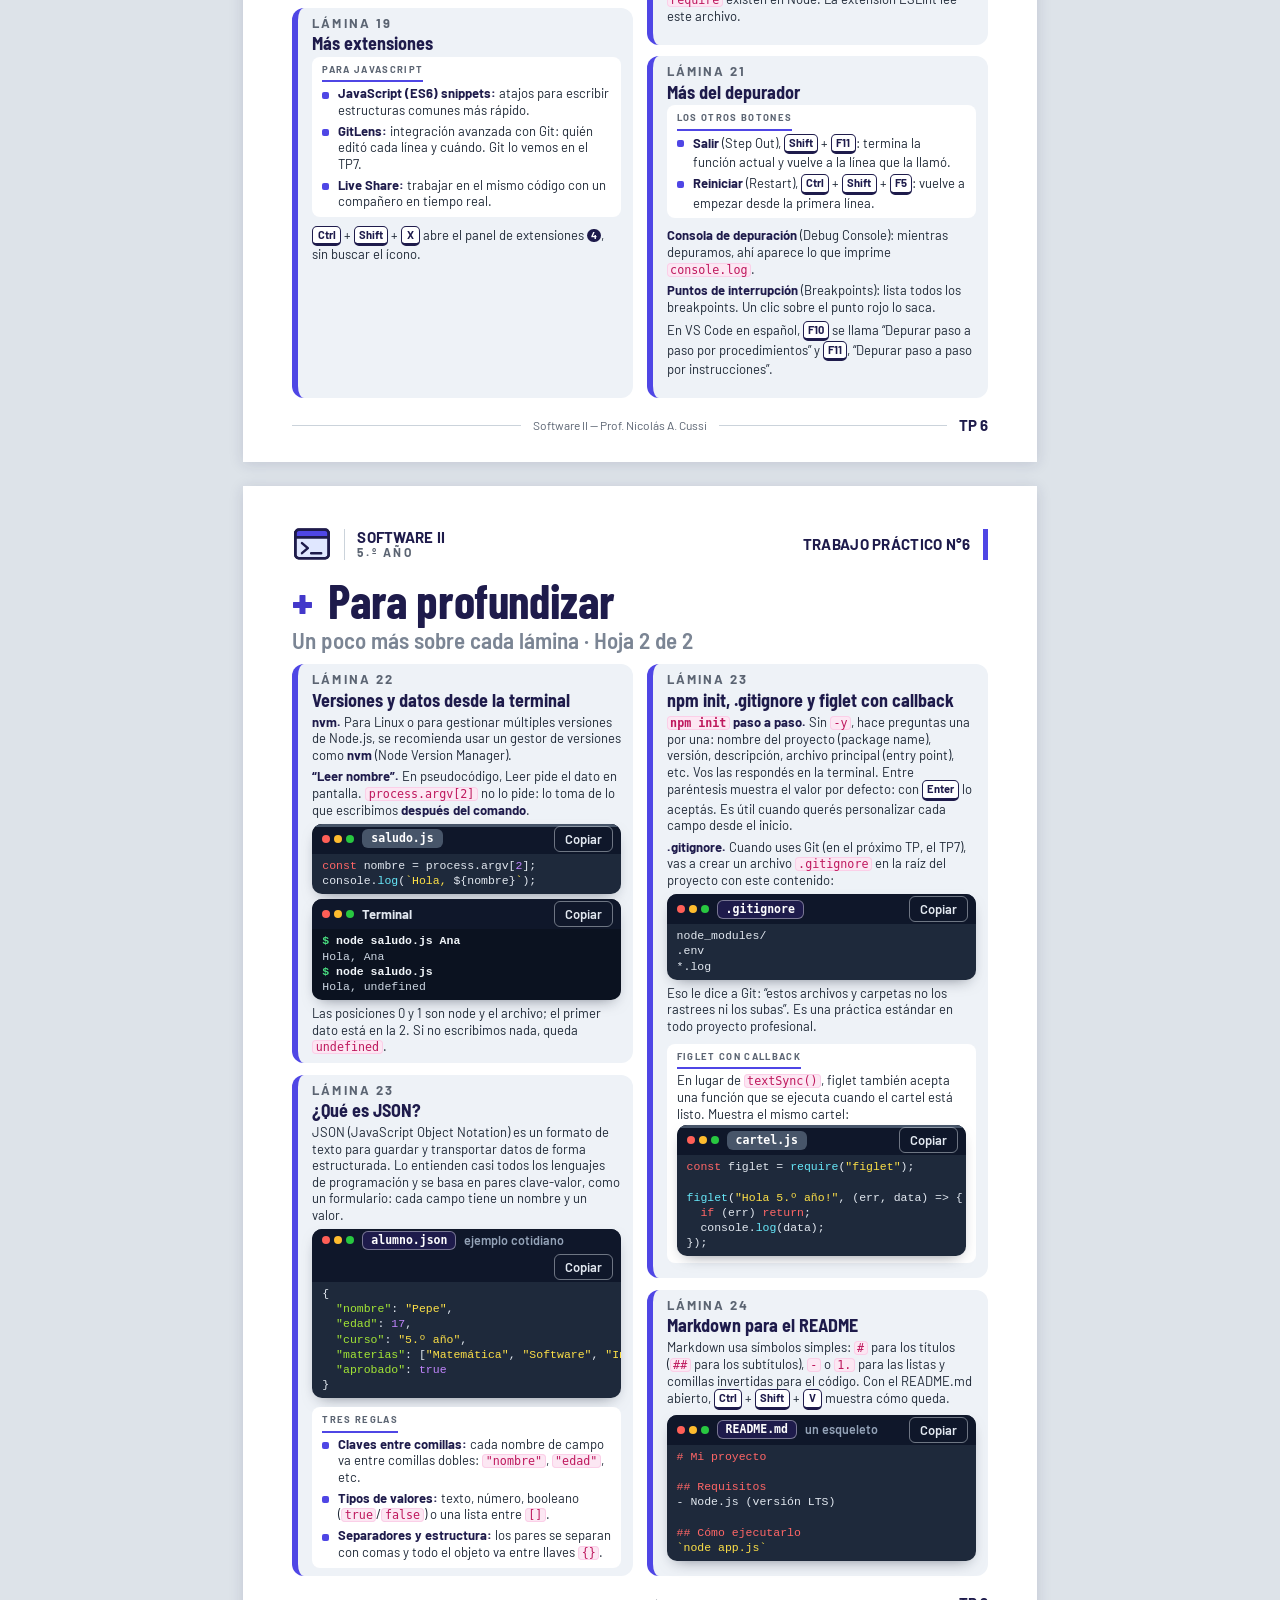
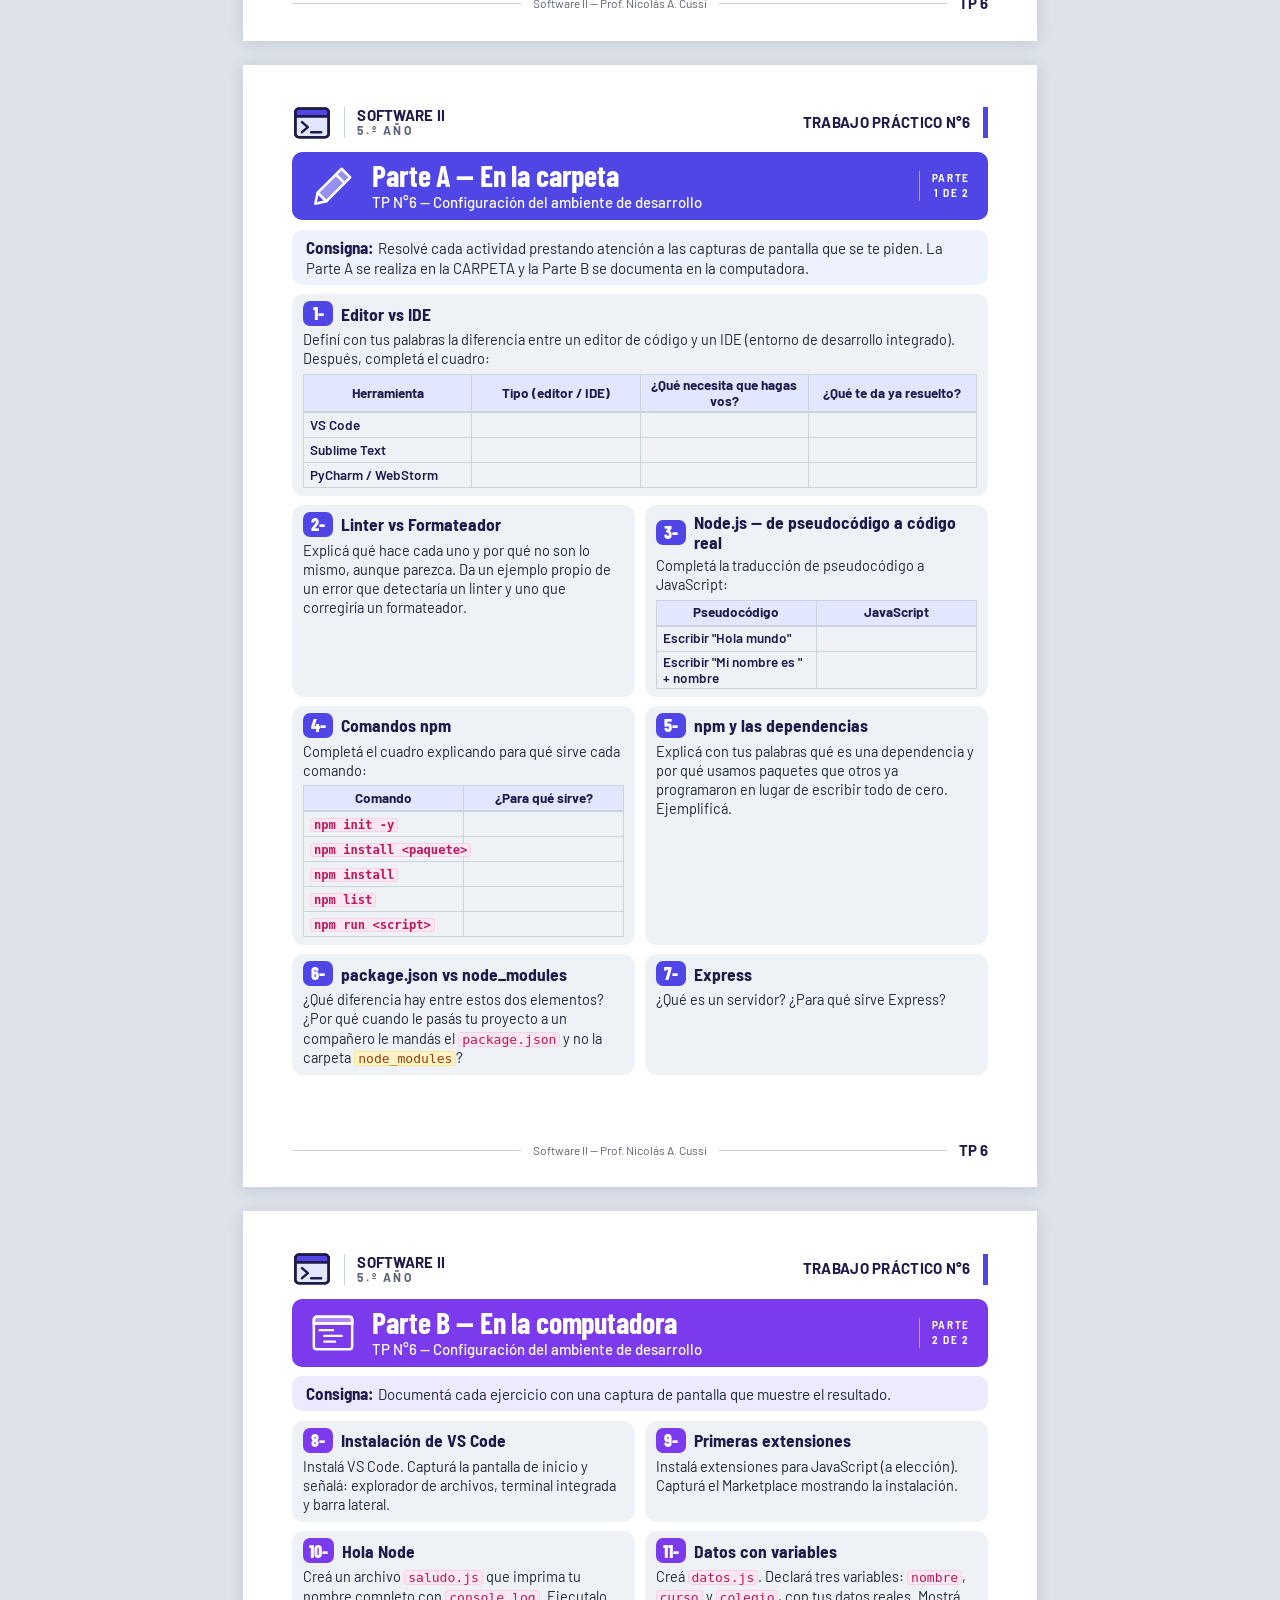
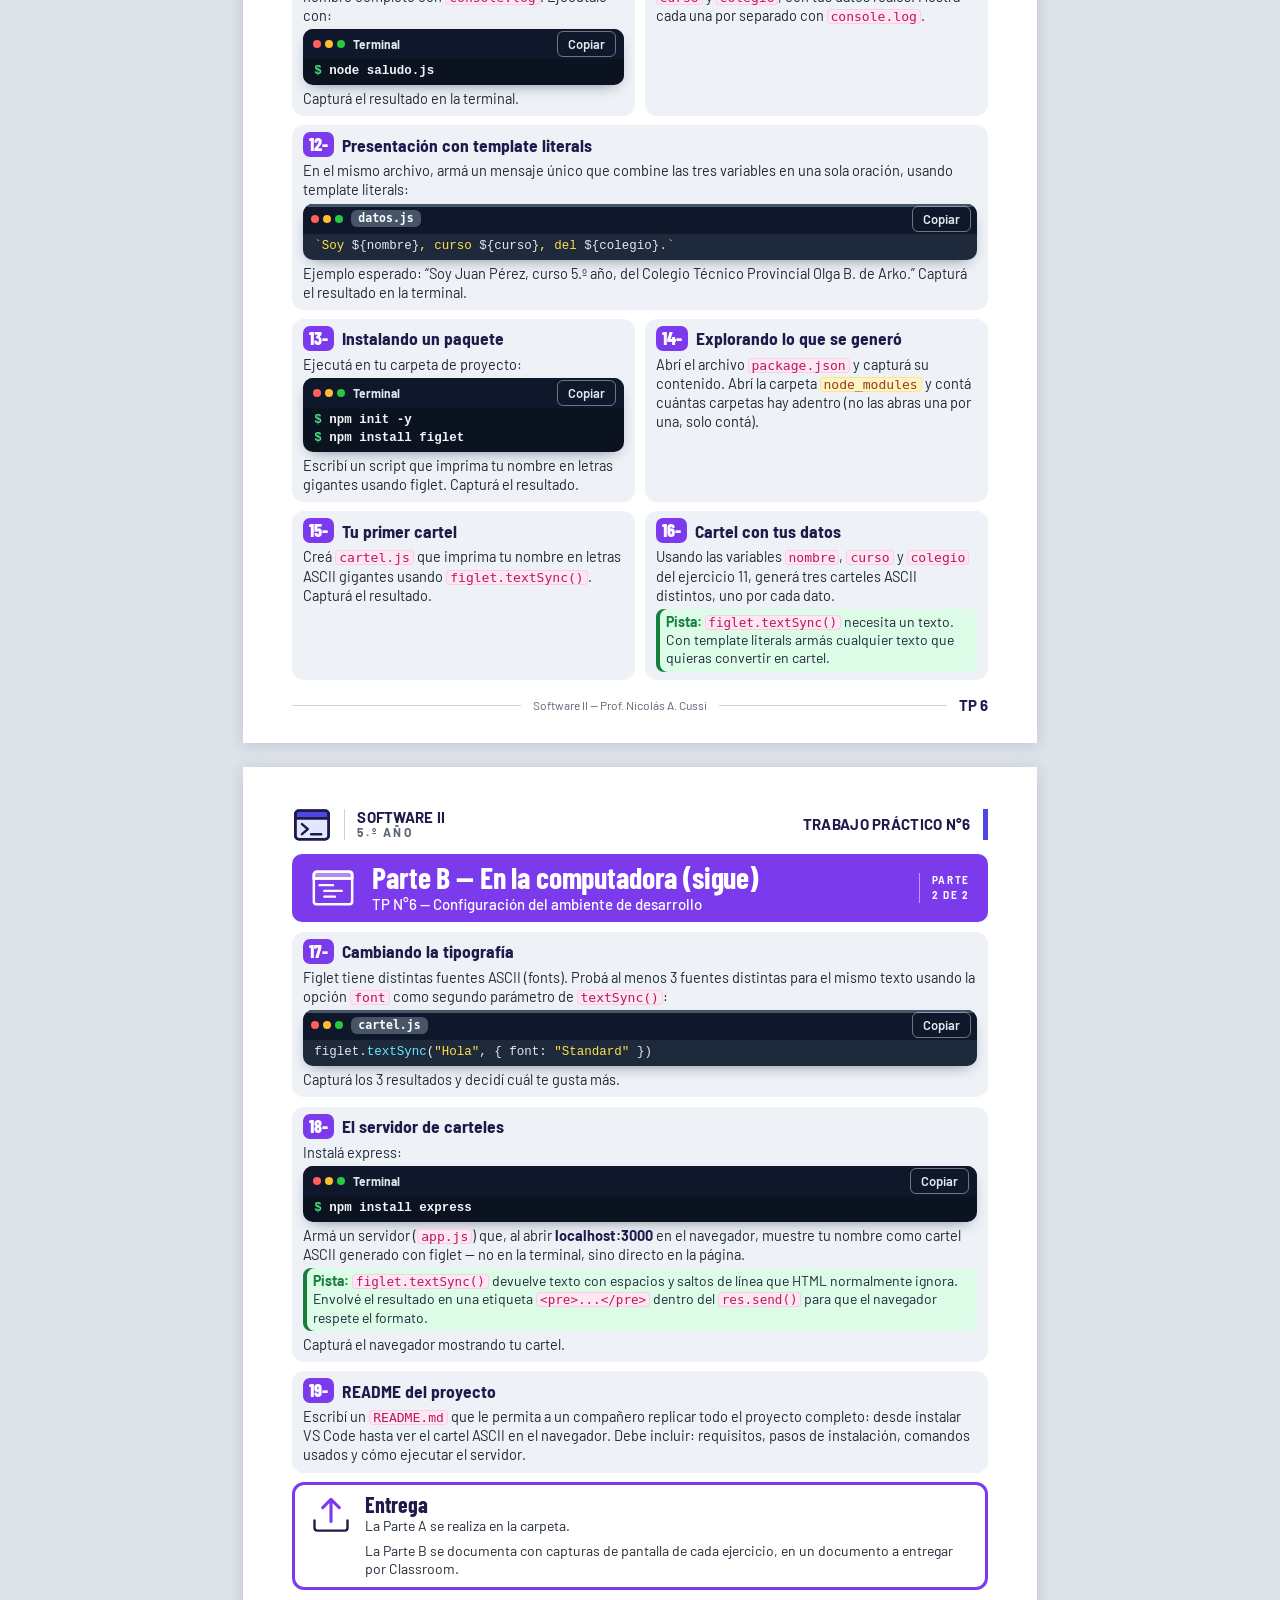
==== commit cd1ee25c: "refactor: Git pasa al TP7 y HTML/CSS al TP8 (láminas 29 a 34) - tp07.html pasa a tp08.html: TP N°8, " ====
--- a/unidades/tp06.html
+++ b/unidades/tp06.html
@@ -951,6 +951,8 @@
       </div>
     </section>
 
+    <p class="texto--sub texto--cierre">En el próximo TP vas a versionar este mismo proyecto con Git y GitHub: vas a poder registrar cada cambio, volver atrás en el tiempo y trabajar en equipo sobre el mismo código.</p>
+
     <aside class="idea" aria-label="Idea clave">
       <span class="idea__ico"><svg class="ico" aria-hidden="true" focusable="false"><use href="#i-foco"/></svg></span>
       <p><strong>Idea clave:</strong> con Express armamos nuestro primer servidor web con JS. El resultado se ve en el navegador, ya no solo en la terminal.</p>
@@ -1008,7 +1010,7 @@
           <h4>Para JavaScript</h4>
           <ul class="pf__lista">
             <li><strong lang="en">JavaScript (ES6) snippets:</strong> atajos para escribir estructuras comunes más rápido.</li>
-            <li><strong>GitLens:</strong> integración avanzada con Git: quién editó cada línea y cuándo. Git lo vemos en el TP8.</li>
+            <li><strong>GitLens:</strong> integración avanzada con Git: quién editó cada línea y cuándo. Git lo vemos en el TP7.</li>
             <li><strong>Live Share:</strong> trabajar en el mismo código con un compañero en tiempo real.</li>
           </ul>
         </div>
@@ -1154,7 +1156,7 @@
       <div class="pf__cols">
         <div class="pf__texto">
           <p><strong><code class="cod-js">npm init</code> paso a paso.</strong> Sin <code class="cod-js">-y</code>, hace preguntas una por una: nombre del proyecto (<span lang="en">package name</span>), versión, descripción, archivo principal (<span lang="en">entry point</span>), etc. Vos las respondés en la terminal. Entre paréntesis muestra el valor por defecto: con <kbd>Enter</kbd> lo aceptás. Es útil cuando querés personalizar cada campo desde el inicio.</p>
-          <p><strong>.gitignore.</strong> Cuando uses Git (en el TP8), vas a crear un archivo <code class="cod-js">.gitignore</code> en la raíz del proyecto con este contenido:</p>
+          <p><strong>.gitignore.</strong> Cuando uses Git (en el próximo TP, el TP7), vas a crear un archivo <code class="cod-js">.gitignore</code> en la raíz del proyecto con este contenido:</p>
           <figure class="codigo codigo--neutro" id="ej-pf23b">
             <figcaption><span class="codigo__archivo">.gitignore</span></figcaption>
             <pre tabindex="0" aria-label="Contenido de .gitignore"><code>node_modules/
--- a/assets/css/estilos.css
+++ b/assets/css/estilos.css
@@ -26,6 +26,7 @@
   --blanco: #FFFFFF;
   --tinta: #1E1B4B;          /* títulos e íconos (índigo muy oscuro) */
   --texto: #1F2937;          /* texto corrido */
+  --texto-fuerte: #111827;   /* nombre de la escuela en la portada (17,7:1) */
   --gris-sub: #7B8594;       /* subtítulos grandes (solo texto grande: 3,7:1) */
   --gris: #5B6472;           /* textos chicos en mayúsculas */
   --linea: #CBD3DB;
@@ -59,6 +60,7 @@
   --carpeta: #F59E0B;  --carpeta-claro: #FEF3C7;  --carpeta-texto: #92400E;  --carpeta-linea: #FDE68A;  /* carpetas, como en Windows */
   --turquesa: #0D9488;  --turquesa-claro: #CCFBF1;  --turquesa-texto: #0F766E;  /* texto: 5,5:1 */
   --naranja: #EA580C;   --naranja-claro: #FFEDD5;   --naranja-texto: #C2410C;   /* "Importante"; texto: 5,2:1 */
+  --violeta: #7C3AED;   --violeta-claro: #EDE9FE;   /* Parte 2 de las actividades del TP6 y del TP8 (blanco encima: 5,7:1) */
 
   --radio: 10px;
   --fuente: "Barlow", system-ui, -apple-system, "Segoe UI", Roboto, sans-serif;
@@ -545,6 +547,11 @@
   content: ""; position: absolute; left: 0; top: .12em;
   width: 17px; height: 17px; border: 2px solid var(--ok); border-radius: 4px; background: var(--blanco);
 }
+
+/* Lista de lo que tiene que mostrar la entrega (sin casillas: no es para marcar) */
+.entrega__lista { display: grid; gap: 3px; margin-top: 4px; }
+.entrega__lista li { position: relative; padding-left: 16px; }
+.entrega__lista li::before { content: ""; position: absolute; left: 0; top: .5em; width: 7px; height: 7px; background: var(--ok); border-radius: 2px; }
 
 /* ==========================================================
    Componentes de programación
@@ -741,12 +748,15 @@
 .lamina--compu .entrega { border-color: var(--ok); }
 .lamina--compu .entrega .ico { --ac: var(--ok); }
 .lamina--compu .puntos__n { background: var(--naranja-texto); }   /* los "!" son avisos importantes */
-/* TP6 (pedido de Nicolás, 12/10/2026): la banda de la Parte B y los números de los ejercicios
-   van en el verde claro de "Pista", con el texto y la raya en verde (4,6:1); los ejercicios siguen en gris */
-[data-tp="6"] .lamina--compu .act-banda { background: var(--ok-claro); color: var(--ok); box-shadow: inset 6px 0 0 var(--ok); }
-[data-tp="6"] .lamina--compu .act-banda .ico { color: var(--ok); --ac: var(--blanco); }
-[data-tp="6"] .lamina--compu .act-banda__parte { border-left-color: var(--ok); }
-[data-tp="6"] .lamina--compu .act__num { background: var(--ok-claro); color: var(--ok); box-shadow: inset 0 0 0 1.5px var(--ok); }
+/* TP6 y TP8, HTML y CSS (pedido de Nicolás, 12/10/2026): la Parte 2 va en violeta, cerca del índigo de la Parte 1
+   pero distinta: banda y números con texto blanco (5,7:1), consigna e incisos en violeta claro; los ejercicios siguen en gris */
+[data-tp="6"] .lamina--compu .act-banda, [data-tp="6"] .lamina--compu .act__num,
+[data-tp="8"] .lamina--compu .act-banda, [data-tp="8"] .lamina--compu .act__num { background: var(--violeta); }
+[data-tp="6"] .lamina--compu .consigna,
+[data-tp="8"] .lamina--compu .consigna, [data-tp="8"] .lamina--compu .act__letra { background: var(--violeta-claro); }
+[data-tp="6"] .lamina--compu .entrega, [data-tp="8"] .lamina--compu .entrega { border-color: var(--violeta); }
+[data-tp="6"] .lamina--compu .entrega .ico, [data-tp="8"] .lamina--compu .entrega .ico { --ac: var(--violeta); }
+[data-tp="8"] .lamina--compu .entrega__lista li::before { background: var(--violeta); }
 /* TP6: el código dentro del texto, en rojo rosado (como styles.css y las etiquetas <…>: 5,1:1) */
 [data-tp="6"] code.cod-js { background: var(--css-claro); color: var(--css-texto); box-shadow: inset 0 0 0 1px var(--css-linea); }
 
@@ -1103,7 +1113,7 @@
   .ej--est .codigo pre { font-size: 12.5px; }
   .ej--est .esquema-nota li { font-size: 14.5px; line-height: 1.32; }
 
-  /* TP7: tabla de abreviaturas y notas de la lámina del proyecto en VS Code */
+  /* TP8: tabla de abreviaturas y notas de la lámina del proyecto en VS Code */
   .tabla-comp--cmd th, .tabla-comp--cmd td { font-size: 14px; padding: 2px 8px; }
   .tabla-comp--cmd thead th { font-size: 14px; padding: 2px 8px; }
   .comparar--chico li { padding: 8px 14px; }
@@ -1111,7 +1121,7 @@
   .comparar--chico p { font-size: 15px; }
   .tema__txt { font-size: 15.5px; line-height: 1.35; }
   .esquema-nota .codigo pre { font-size: 12.5px; }   /* código de una línea dentro de una nota */
-  /* "Para profundizar" con más contenido por bloque (TP7, dos hojas) */
+  /* "Para profundizar" con más contenido por bloque (TP8, dos hojas) */
   .lamina--pf-denso .pf { padding: 9px 12px 9px 14px; gap: 3px; }
   .lamina--pf-denso .pf__titulo { font-size: 19px; }
   .lamina--pf-denso .pf p, .lamina--pf-denso .pf li { font-size: 13.5px; line-height: 1.3; }
@@ -1204,6 +1214,12 @@
   .lamina--act-densa .entrega { padding: 8px 14px 9px; }
   .lamina--act-densa .entrega h3 { font-size: 22px; margin-bottom: 2px; }
   .lamina--act-densa .entrega p, .lamina--act-densa .entrega li { font-size: 14px; line-height: 1.3; }
+  /* TP8: la práctica con Git en una hoja (pasos en dos columnas y avisos compactos) */
+  .lamina--act-densa .act__items--2col { gap: 4px; margin-top: 6px; }
+  .lamina--act-densa .act__items--2col > li { font-size: 14px; line-height: 1.3; padding: 4px 10px 4px 7px; gap: 8px; }
+  .lamina--act-densa .panel { padding: 7px 10px; }
+  .lamina--act-densa .puntos { gap: 4px; }
+  .lamina--act-densa .puntos li { font-size: 14px; line-height: 1.3; padding: 4px 8px; }
 
   /* Láminas 20 y 22: el texto de tres diapositivas en una hoja, con letra de 13 px (decidido el 11/10/2026) */
   .lamina--mas-densa .esquema-nota__p, .lamina--mas-densa .esquema-nota li, .lamina--mas-densa .panel__texto,
@@ -1274,8 +1290,9 @@
 }
 .portada__hero h1 span { color: var(--acento-numero); }
 .portada__hero .tit__sub { margin-top: 8px; }
-.portada__datos { font-size: 15px; color: var(--gris); line-height: 1.5; }
-.portada__datos strong { color: var(--tinta); }
+.portada__datos { font-family: var(--fuente); font-size: 15px; color: var(--gris); line-height: 1.5; }
+.portada__datos strong { color: var(--gris); font-weight: 600; }
+.portada__datos .portada__escuela { font-size: 17px; color: var(--texto-fuerte); }
 
 .bloque h2 { margin-bottom: 12px; }
 .lista-tp { display: grid; gap: 10px; }
